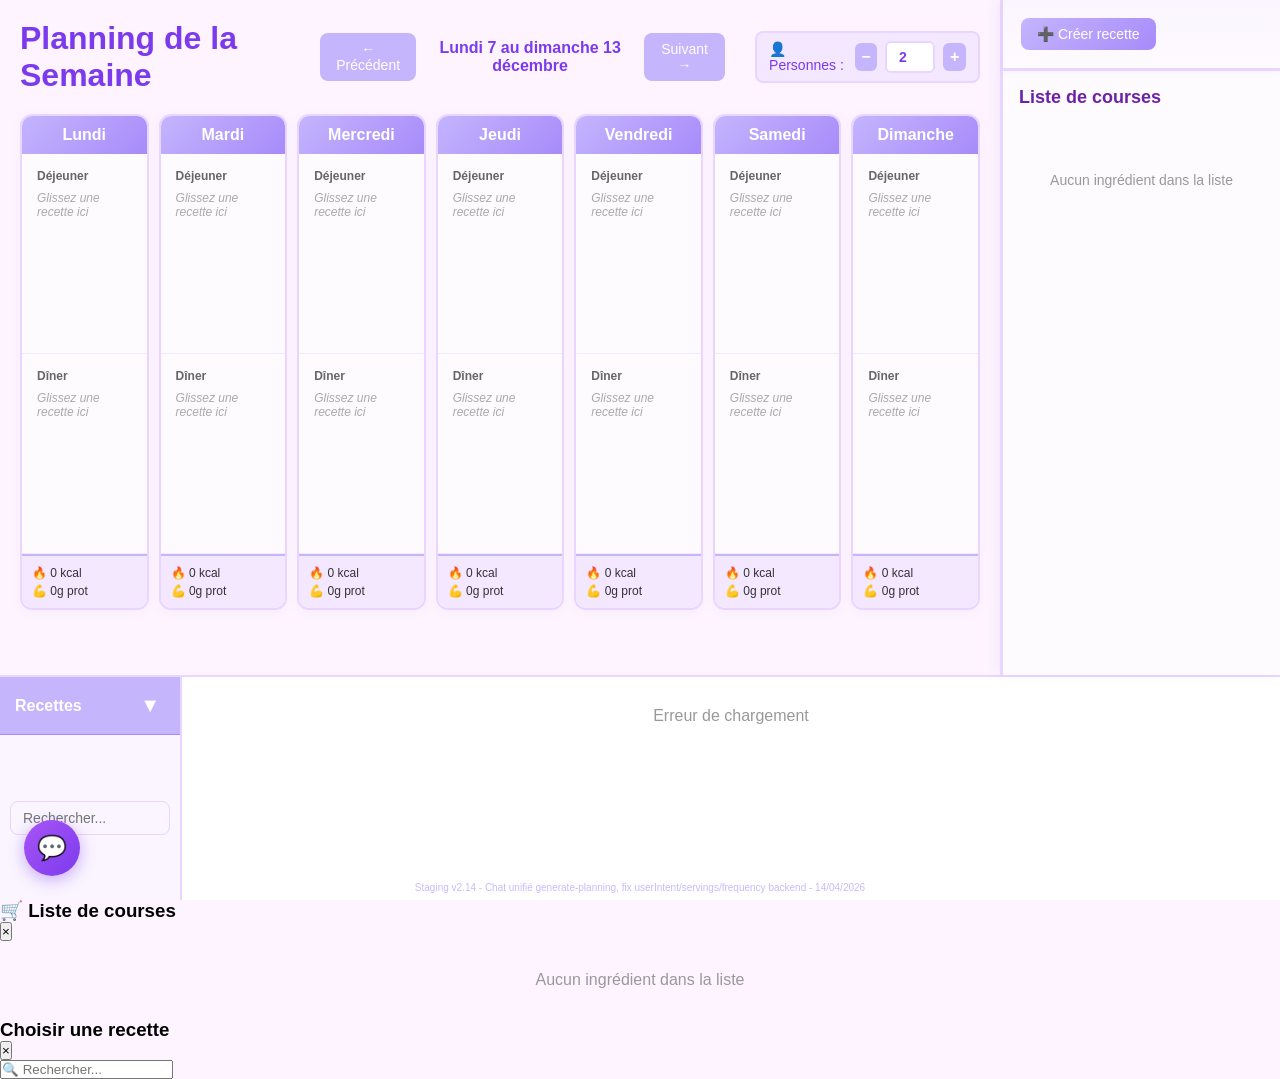
==== index.html @ d9aa2e3b "Feature: Proposal review mode — layout Midi/Soir, popup modifier (manuel+IA), annuler, modify_propos" ====
<!DOCTYPE html>
<html lang="fr">
<head>
    <meta charset="UTF-8">
    <meta name="viewport" content="width=device-width, initial-scale=1.0">
    <title>Planning de Repas</title>
    <meta name="deploy-timestamp" content="2026-01-15-14-30">
    <link rel="stylesheet" href="planning.css">
</head>
<body>
    <!-- Bouton pour rouvrir la sidebar quand elle est cachée -->
    <button class="show-sidebar-btn" id="showSidebar">▲ Recettes</button>

    <div class="container">
        <!-- Sidebar Recettes -->
        <aside class="sidebar" id="sidebar">
            <div class="sidebar-left">
                <div class="sidebar-header">
                    <h2>Recettes</h2>
                    <div class="header-buttons">
                        <button class="toggle-btn" id="toggleSidebar">▼</button>
                    </div>
                </div>
                <div class="search-container">
                    <input
                        type="text"
                        class="search-input"
                        id="searchRecipes"
                        placeholder="Rechercher..."
                    />
                </div>
            </div>
            <div class="recipes-list" id="recipesList">
                <div class="loading">Chargement...</div>
            </div>
        </aside>

        <!-- Planning -->
        <main class="planning">
            <div class="planning-header">
                <h1>Planning de la Semaine</h1>
                <div class="header-controls">
                    <div class="week-navigation">
                        <button class="week-nav-btn" id="prevWeek">← Précédent</button>
                        <span class="week-display" id="weekDisplay">Semaine 46 - 2025</span>
                        <button class="week-nav-btn" id="nextWeek">Suivant →</button>
                    </div>
                    <div class="servings-control">
                        <label for="servingsInput">👤 Personnes :</label>
                        <button class="servings-btn" id="decreaseServings">−</button>
                        <input type="number" id="servingsInput" min="1" max="20" value="2" />
                        <button class="servings-btn" id="increaseServings">+</button>
                    </div>
                </div>
            </div>
            <div class="calendar-grid" id="calendar">
                <!-- Généré dynamiquement -->
            </div>
        </main>

        <!-- Sidebar droite : Liste de courses -->
        <aside class="right-sidebar">
            <div class="shopping-container">
                <div class="shopping-header">
                    <button class="create-recipe-btn" id="createRecipeBtn">➕ Créer recette</button>
                </div>
                <h2 class="shopping-title">Liste de courses</h2>
                <div class="shopping-content" id="shoppingContent">
                    <p class="empty-shopping">Aucun ingrédient dans la liste</p>
                </div>
            </div>
        </aside>
    </div>

    <!-- Popup pour l'historique des listes de courses (gauche) -->
    <div class="history-popup" id="historyPopup">
        <div class="history-popup-content">
            <button class="close-popup" id="closeHistoryPopup">×</button>
            <h2 id="historyPopupTitle">Liste de courses</h2>
            <div id="historyPopupBody"></div>
        </div>
    </div>

    <!-- Popup pour les détails de recette -->
    <div class="recipe-popup" id="recipePopup">
        <div class="popup-content">
            <button class="close-popup" id="closePopup">×</button>
            <h2 id="popupTitle"></h2>
            <div id="popupBody"></div>
        </div>
    </div>

    <!-- Popup Paramètres Liste de Courses -->
    <div class="shopping-settings-popup" id="shoppingSettingsPopup">
        <div class="settings-popup-content">
            <button class="close-popup" id="closeSettingsPopup">×</button>
            <h2>Paramètres de la liste de courses</h2>

            <div class="settings-layout">
                <!-- Colonne gauche : Planning -->
                <div class="settings-planning">
                    <div class="settings-planning-header">
                        <h3>Planning de la semaine</h3>
                        <div class="settings-week-nav">
                            <button class="settings-week-btn" id="settingsPrevWeek">←</button>
                            <span class="settings-week-display" id="settingsWeekDisplay">Semaine 46 - 2025</span>
                            <button class="settings-week-btn" id="settingsNextWeek">→</button>
                        </div>
                    </div>
                    <p class="settings-help">Cliquez sur un repas pour l'inclure ou l'exclure. <strong>Vert</strong> = semaine courante incluse, <strong>Rouge</strong> = exclue, <strong>Jaune</strong> = autre semaine (bordure verte = incluse).</p>
                    <div class="settings-actions">
                        <button class="settings-select-btn" id="settingsSelectAll">Tout inclure</button>
                        <button class="settings-select-btn" id="settingsSelectNone">Tout exclure</button>
                    </div>
                    <div class="settings-calendar" id="settingsCalendar">
                        <!-- Généré dynamiquement -->
                    </div>
                </div>

                <!-- Colonne droite : Liste éditable -->
                <div class="settings-shopping-list">
                    <h3>Liste de courses</h3>
                    <div class="settings-list-content" id="settingsListContent">
                        <p class="empty-shopping">Générez d'abord la liste pour l'éditer.</p>
                    </div>
                </div>
            </div>

            <div class="settings-footer">
                <button class="settings-reset-btn" id="resetSettings">🔄 Réinitialiser</button>
                <button class="settings-apply-btn" id="applySettings">Appliquer et fermer</button>
            </div>
        </div>
    </div>

    <!-- Popup Création de recette -->
    <div class="create-recipe-popup" id="createRecipePopup">
        <div class="create-recipe-popup-content">
            <button class="close-popup" id="closeCreateRecipePopup">×</button>
            <h2>Créer une nouvelle recette</h2>
            <form id="createRecipeForm" class="create-recipe-form">
                <div class="form-group">
                    <label for="recipeTitle">Titre</label>
                    <input type="text" id="recipeTitle" name="title" required placeholder="Nom de la recette">
                </div>

                <div class="form-group">
                    <label for="recipeDescription">Description</label>
                    <textarea id="recipeDescription" name="description" rows="3" placeholder="Courte description de la recette"></textarea>
                </div>

                <div class="form-group">
                    <label for="recipeIngredients">Ingrédients</label>
                    <textarea id="recipeIngredients" name="ingredients" rows="8" placeholder="Liste des ingrédients (texte libre)"></textarea>
                </div>

                <div class="form-group">
                    <label for="recipeSteps">Recette</label>
                    <textarea id="recipeSteps" name="recipe" rows="8" placeholder="Étapes de préparation"></textarea>
                </div>

                <button type="submit" class="create-recipe-submit-btn">Créer</button>
            </form>

            <!-- Section de chargement -->
            <div id="recipeLoading" class="recipe-loading" style="display: none;">
                <div class="loading-spinner"></div>
                <p>Création de la recette en cours...</p>
                <p class="loading-subtext">n8n traite votre demande, veuillez patienter.</p>
            </div>

            <!-- Section de prévisualisation (cachée par défaut) -->
            <div id="recipePreview" class="recipe-preview" style="display: none;">
                <h3>Aperçu de la recette</h3>
                <div id="recipePreviewContent"></div>
                <div class="recipe-preview-actions">
                    <button class="recipe-modify-btn" id="recipeModifyBtn">Modifier</button>
                    <button class="recipe-accept-btn" id="recipeAcceptBtn">Accepter</button>
                </div>
            </div>
        </div>
    </div>

    <!-- Popup Modification de recette -->
    <div class="modify-recipe-popup" id="modifyRecipePopup">
        <div class="modify-recipe-popup-content">
            <button class="close-popup" id="closeModifyRecipePopup">×</button>
            <h2>Modifier la recette</h2>
            <form id="modifyRecipeForm" class="modify-recipe-form">
                <div class="form-group">
                    <label for="modifyRemark">Remarque</label>
                    <textarea id="modifyRemark" name="remark" rows="3" placeholder="Ajoutez vos remarques ou modifications souhaitées..."></textarea>
                </div>

                <div class="form-group">
                    <label for="modifyTitle">Titre</label>
                    <input type="text" id="modifyTitle" name="title" required placeholder="Nom de la recette">
                </div>

                <div class="form-group">
                    <label for="modifyDescription">Description</label>
                    <textarea id="modifyDescription" name="description" rows="3" placeholder="Courte description de la recette"></textarea>
                </div>

                <div class="form-group">
                    <label for="modifyIngredients">Ingrédients</label>
                    <textarea id="modifyIngredients" name="ingredients" rows="8" required placeholder="Liste des ingrédients"></textarea>
                </div>

                <div class="form-group">
                    <label for="modifySteps">Recette</label>
                    <textarea id="modifySteps" name="recipe" rows="8" required placeholder="Étapes de préparation"></textarea>
                </div>

                <button type="submit" class="modify-recipe-submit-btn">Modifier recette</button>
            </form>

            <!-- Section de chargement -->
            <div id="modifyLoading" class="recipe-loading" style="display: none;">
                <div class="loading-spinner"></div>
                <p>Modification de la recette en cours...</p>
                <p class="loading-subtext">n8n traite votre demande, veuillez patienter.</p>
            </div>
        </div>
    </div>

    <!-- Boutons flottants mobile -->
    <div class="mobile-fabs">
        <button class="mobile-fab mobile-fab-create" id="mobileFabCreate">✏️</button>
        <button class="mobile-fab mobile-fab-shopping" id="mobileFabShopping">🛒</button>
    </div>

    <!-- Popup liste de courses mobile (bottom sheet) -->
    <div class="mobile-shopping-popup" id="mobileShoppingPopup">
        <div class="mobile-shopping-sheet">
            <div class="mobile-shopping-handle"></div>
            <div class="mobile-shopping-header">
                <h3>🛒 Liste de courses</h3>
                <button class="recipe-picker-close" id="closeMobileShoppingPopup">×</button>
            </div>
            <div class="mobile-shopping-body" id="mobileShoppingBody">
                <p style="text-align:center;color:#999;padding:30px 0;">Aucun ingrédient dans la liste</p>
            </div>
        </div>
    </div>

    <!-- Popup sélection recette mobile (bottom sheet) -->
    <div class="recipe-picker-popup" id="recipePickerPopup">
        <div class="recipe-picker-sheet">
            <div class="recipe-picker-handle"></div>
            <div class="recipe-picker-header">
                <h3>Choisir une recette</h3>
                <button class="recipe-picker-close" id="closeRecipePickerPopup">×</button>
            </div>
            <div class="recipe-picker-list" id="recipePickerList"></div>
            <input type="text" class="recipe-picker-search" id="recipePickerSearch" placeholder="🔍 Rechercher..." inputmode="search">
        </div>
    </div>

    <!-- Popup Ajout Rapide (Phase 3) -->
    <div class="quick-add-popup" id="quickAddPopup">
        <div class="quick-add-popup-content">
            <div class="quick-add-header">
                <h2>⚡ Ajouter rapidement</h2>
                <button class="close-popup" id="closeQuickAddPopup">×</button>
            </div>
            <div id="quickAddBody"></div>
        </div>
    </div>

    <!-- Chat IA -->
    <div class="chat-popup" id="chatPopup">
        <div class="chat-panel">
            <div class="chat-header">
                <div class="chat-header-left">
                    <button class="chat-new-btn" id="chatNewBtn" title="Nouvelle conversation">↺</button>
                    <span class="chat-avatar">🤖</span>
                    <div>
                        <div class="chat-title">Assistant repas</div>
                        <div class="chat-subtitle">Planning intelligent de ta semaine</div>
                    </div>
                </div>
                <div class="chat-header-actions">
                    <button class="close-popup" id="closeChatPopup">×</button>
                </div>
            </div>
            <div class="chat-messages" id="chatMessages">
                <!-- Message de bienvenue injecté par JS (resetChat) -->
            </div>
            <!-- Barre recettes imposées (toggle) -->
            <div class="chat-context-bar" id="chatContextBar" style="display:none;">
                <div class="chat-context-label">📌 Recettes à inclure cette semaine</div>
                <div class="chat-recipe-selector">
                    <input type="text" id="chatRecipeSearch" placeholder="Chercher une recette..." autocomplete="off" style="font-size:16px;">
                    <div class="chat-recipe-dropdown" id="chatRecipeDropdown"></div>
                </div>
                <div class="chat-forced-chips" id="chatForcedChips"></div>
            </div>
            <div class="chat-input-area">
                <button class="chat-pin-btn" id="chatPinBtn" title="Recettes imposées">📌</button>
                <textarea class="chat-input" id="chatInput" placeholder="Décris tes envies ou donne ton avis..." rows="1" style="font-size:16px;"></textarea>
                <button class="chat-send-btn" id="chatSendBtn">➤</button>
            </div>
        </div>
    </div>
    <button class="chat-fab" id="chatFab" title="Assistant IA">💬</button>

    <!-- Popup Modifier Planning Proposé -->
    <div class="mod-proposal-overlay" id="modProposalOverlay" style="display:none">
        <div class="mod-proposal-popup">
            <div class="mod-proposal-header">
                <h3>✏️ Modifier le planning proposé</h3>
                <button class="mod-proposal-close" id="closeModProposalBtn">×</button>
            </div>
            <div class="mod-proposal-tabs">
                <button class="mod-tab-btn active" data-tab="manual">📋 Manuel</button>
                <button class="mod-tab-btn" data-tab="ai">🤖 Chat IA</button>
            </div>
            <div class="mod-proposal-content" id="modProposalContent"></div>
            <div class="mod-proposal-footer">
                <button class="proposal-act-btn accept" id="applyModProposalBtn">✅ Appliquer les changements</button>
            </div>
        </div>
    </div>

    <!-- Popup Ingrédients des Recettes -->
    <div class="quick-add-popup" id="recipeIngredientsPopup">
        <div class="quick-add-popup-content">
            <div class="quick-add-header">
                <h2>📖 Ingrédients des recettes</h2>
                <button class="close-popup" id="closeRecipeIngredientsPopup">×</button>
            </div>
            <div style="padding: 10px 18px 0;">
                <input type="text" id="recipeIngredientsSearch" placeholder="Rechercher un ingrédient..." class="recipe-ing-search">
            </div>
            <div id="recipeIngredientsList" style="padding: 10px 18px 20px; max-height: 60vh; overflow-y: auto;"></div>
        </div>
    </div>

    <!-- Notification popup -->
    <div class="notification-popup" id="notificationPopup">
        <div class="notification-content">
            <span class="notification-icon">✓</span>
            <span class="notification-message" id="notificationMessage">Recette enregistrée !</span>
        </div>
    </div>

    <!-- Version -->
    <div class="version-info">Staging v2.14 - Chat unifié generate-planning, fix userIntent/servings/frequency backend - 14/04/2026</div>

    <script src="config.js"></script>
    <script src="planning.js"></script>
    <script>
    // ===== MOBILE LOGIC =====
    const isMobile = () => window.innerWidth <= 768;

    // --- FAB Créer recette ---
    document.getElementById('mobileFabCreate').addEventListener('click', () => {
        document.getElementById('createRecipePopup').classList.add('active');
    });

    // --- FAB Liste de courses ---
    document.getElementById('mobileFabShopping').addEventListener('click', () => {
        // Copier le contenu de shoppingContent dans la popup mobile
        const src = document.getElementById('shoppingContent').innerHTML;
        document.getElementById('mobileShoppingBody').innerHTML = src || '<p style="text-align:center;color:#999;padding:30px 0;">Aucun ingrédient dans la liste</p>';
        document.getElementById('mobileShoppingPopup').classList.add('active');
    });

    document.getElementById('closeMobileShoppingPopup').addEventListener('click', () => {
        document.getElementById('mobileShoppingPopup').classList.remove('active');
    });

    document.getElementById('mobileShoppingPopup').addEventListener('click', (e) => {
        if (e.target === document.getElementById('mobileShoppingPopup'))
            document.getElementById('mobileShoppingPopup').classList.remove('active');
    });

    // --- Picker recettes ---
    let _pickerSlot = null;

    function openRecipePicker(slot) {
        _pickerSlot = slot;
        renderRecipePicker('');
        document.getElementById('recipePickerSearch').value = '';
        document.getElementById('recipePickerPopup').classList.add('active');
    }

    function renderRecipePicker(query) {
        const list = document.getElementById('recipePickerList');
        const filtered = (typeof recipes !== 'undefined' ? recipes : []).filter(r =>
            r.name.toLowerCase().includes(query.toLowerCase())
        );
        list.innerHTML = filtered.map(r => `
            <div class="recipe-picker-item" data-id="${r.id}" data-name="${r.name}">
                <div class="recipe-picker-item-name">${r.name}</div>
                <div class="recipe-picker-item-tags">${(r.tags || []).join(', ')}</div>
            </div>
        `).join('');

        list.querySelectorAll('.recipe-picker-item').forEach(el => {
            el.addEventListener('click', () => {
                const recipeId = el.dataset.id;
                const recipeName = el.dataset.name;
                document.getElementById('recipePickerPopup').classList.remove('active');
                if (_pickerSlot) simulateDrop(_pickerSlot, recipeId, recipeName);
            });
        });
    }

    document.getElementById('recipePickerSearch').addEventListener('input', (e) => {
        renderRecipePicker(e.target.value);
    });

    document.getElementById('closeRecipePickerPopup').addEventListener('click', () => {
        document.getElementById('recipePickerPopup').classList.remove('active');
    });

    // Simuler un drop depuis le picker
    async function simulateDrop(slot, recipeId, recipeName) {
        const day = slot.dataset.day;
        const meal = slot.dataset.meal;
        const mealContent = slot.querySelector('.meal-content');

        mealContent.innerHTML = `<div class="planned-recipe"><span class="recipe-name-text">${recipeName}</span></div>`;

        try {
            const date = getDateForDay(day);
            const response = await fetch(`${API_URL}/api/planning`, {
                method: 'POST',
                headers: { 'Content-Type': 'application/json' },
                body: JSON.stringify({
                    day, date, meal: meal,
                    recipeId, week: currentWeek, year: currentYear,
                    servings: defaultServings
                })
            });
            const data = await response.json();
            if (data.success && data.record) {
                const recordId = data.record.id;
                mealContent.innerHTML = `
                    <div class="planned-recipe" data-record-id="${recordId}" data-recipe-id="${recipeId}">
                        <span class="recipe-name-text">${recipeName} <span class="servings-indicator">👤 × ${defaultServings}</span></span>
                        <button class="delete-recipe-btn" data-record-id="${recordId}">×</button>
                    </div>`;
                const deleteBtn = mealContent.querySelector('.delete-recipe-btn');
                deleteBtn.addEventListener('click', (e) => {
                    e.stopPropagation();
                    deleteRecipeFromPlanning(recordId, slot);
                });
                const plannedDiv = mealContent.querySelector('.planned-recipe');
                plannedDiv.addEventListener('click', () => {
                    const recipe = (window.recipes || []).find(r => r.id === recipeId);
                    if (recipe) showRecipePopup(recipe, { id: recordId, servings: defaultServings });
                });
                // Ajouter les ingrédients à la liste de courses
                const recipeObj = (typeof recipes !== 'undefined' ? recipes : []).find(r => r.id === recipeId);
                if (recipeObj && typeof addIngredientsToShoppingList === 'function') {
                    await addIngredientsToShoppingList(recipeObj, defaultServings);
                }
            }
        } catch(err) {
            console.error('Erreur ajout recette mobile:', err);
        }
    }

    // --- Tap sur slot vide → ouvrir picker (mobile uniquement) ---
    document.getElementById('calendar').addEventListener('click', (e) => {
        if (!isMobile()) return;
        const slot = e.target.closest('.meal-slot');
        if (!slot) return;
        // Si le slot contient déjà une recette, laisser le click normal gérer
        if (slot.querySelector('.planned-recipe')) return;
        openRecipePicker(slot);
    });
    </script>
</body>
</html>
---- planning.css ----
/* Planning de Repas - v3.11.5-beta */
* {
    margin: 0;
    padding: 0;
    box-sizing: border-box;
}

body {
    font-family: 'Segoe UI', Tahoma, Geneva, Verdana, sans-serif;
    background: #fdf4ff;
    overflow: hidden;
}

.container {
    display: grid;
    grid-template-rows: 1fr auto;
    grid-template-columns: 1fr auto;
    height: 100vh;
    grid-template-areas:
        "planning shopping"
        "recipes recipes";
}

/* ===== SIDEBAR RECETTES (EN BAS - 25% de l'écran) ===== */
.sidebar {
    grid-area: recipes;
    height: 25vh; /* Version_1: 25% de la hauteur */
    min-height: 25vh;
    background: #ffffff;
    border-top: 2px solid #e9d5ff;
    display: flex;
    flex-direction: row;
    transition: height 0.3s, min-height 0.3s;
    overflow: hidden;
}

.sidebar-left {
    display: flex;
    flex-direction: column;
    border-right: 2px solid #e9d5ff;
}

.sidebar.collapsed {
    height: 0;
    min-height: 0;
    border-top: none;
}

.sidebar-header {
    padding: 12px 15px;
    background: #c4b5fd;
    color: white;
    display: flex;
    flex-direction: row;
    justify-content: space-between;
    align-items: center;
    width: 180px;
    border-bottom: 1px solid #a78bfa;
}

.sidebar-header h2 {
    font-size: 16px;
    margin: 0;
}

.header-buttons {
    display: flex;
    gap: 8px;
}

.toggle-btn {
    background: none;
    border: none;
    color: white;
    font-size: 20px;
    cursor: pointer;
    padding: 5px;
    transition: opacity 0.2s;
}

.toggle-btn:hover {
    opacity: 0.7;
}

.search-container {
    padding: 10px;
    display: flex;
    flex-direction: column;
    justify-content: center;
    width: 180px;
    background: #faf5ff;
    flex: 1;
}

.search-input {
    width: 100%;
    padding: 8px 12px;
    border: 1px solid #e9d5ff;
    border-radius: 8px;
    font-size: 14px;
    outline: none;
    transition: border-color 0.2s;
    background: #faf5ff;
}

.search-input:focus {
    border-color: #c4b5fd;
    background: #ffffff;
}

.recipes-list {
    flex: 1;
    overflow-x: auto;
    overflow-y: hidden;
    padding: 10px;
    display: grid;
    grid-template-rows: 1fr 1fr; /* Version_1: 2 lignes au lieu de 3 */
    grid-auto-flow: column;
    gap: 10px;
    align-items: stretch;
}

.recipe-item {
    padding: 12px;
    background: #faf5ff;
    border-radius: 8px;
    cursor: grab;
    border: 2px solid transparent;
    transition: all 0.2s;
    width: 200px; /* Version_1: Taille fixe au lieu de min-width */
    height: 80px; /* Version_1: Hauteur fixe */
    flex-shrink: 0;
    overflow: hidden; /* Version_1: Empêcher le débordement */
}

.recipe-item:hover {
    background: #f3e8ff;
    border-color: #c4b5fd;
}

.recipe-item.dragging {
    opacity: 0.5;
    cursor: grabbing;
}

.recipe-name {
    font-weight: bold;
    margin-bottom: 4px;
    /* Version_1: Limiter à 2 lignes */
    display: -webkit-box;
    -webkit-line-clamp: 2;
    -webkit-box-orient: vertical;
    overflow: hidden;
    text-overflow: ellipsis;
    line-height: 1.3;
    max-height: 2.6em; /* 2 lignes × 1.3 line-height */
}

.recipe-tags {
    font-size: 11px;
    color: #666;
}

.loading {
    text-align: center;
    padding: 20px;
    color: #999;
}

/* ===== PLANNING ===== */
.planning {
    grid-area: planning;
    padding: 20px;
    overflow-y: auto;
    height: 70vh; /* Version_1: 70% de la hauteur */
    max-height: 70vh;
    display: flex; /* Version_1: Flexbox pour répartir l'espace */
    flex-direction: column;
}

.sidebar.collapsed ~ .planning {
    height: 95vh; /* Version_1: Presque tout l'écran quand sidebar cachée */
    max-height: 95vh;
}

.planning-header {
    display: flex;
    justify-content: space-between;
    align-items: center;
    margin-bottom: 20px;
    flex-shrink: 0; /* Version_1: Ne pas rétrécir */
}

.planning h1 {
    margin: 0;
    color: #7c3aed;
}

.week-navigation {
    display: flex;
    align-items: center;
    gap: 15px;
}

.week-nav-btn {
    padding: 8px 16px;
    background: #c4b5fd;
    color: white;
    border: none;
    border-radius: 8px;
    cursor: pointer;
    font-size: 14px;
    transition: all 0.2s;
    font-weight: 500;
}

.week-nav-btn:hover {
    background: #a78bfa;
    transform: translateY(-1px);
}

.week-display {
    font-weight: bold;
    font-size: 16px;
    color: #7c3aed;
    min-width: 150px;
    text-align: center;
}

/* ===== SERVINGS CONTROL (v3.5) ===== */
.header-controls {
    display: flex;
    align-items: center;
    gap: 30px;
}

.servings-control {
    display: flex;
    align-items: center;
    gap: 8px;
    background: #f3e8ff;
    padding: 8px 12px;
    border-radius: 8px;
    border: 2px solid #e9d5ff;
}

.servings-control label {
    font-size: 14px;
    font-weight: 500;
    color: #7c3aed;
    margin: 0;
}

.servings-btn {
    width: 28px;
    height: 28px;
    background: #c4b5fd;
    color: white;
    border: none;
    border-radius: 6px;
    cursor: pointer;
    font-size: 16px;
    font-weight: bold;
    transition: all 0.2s;
    display: flex;
    align-items: center;
    justify-content: center;
}

.servings-btn:hover {
    background: #a78bfa;
    transform: scale(1.05);
}

.servings-btn:active {
    transform: scale(0.95);
}

#servingsInput {
    width: 50px;
    text-align: center;
    padding: 6px;
    border: 2px solid #e9d5ff;
    border-radius: 6px;
    font-size: 14px;
    font-weight: bold;
    background: white;
    color: #7c3aed;
}

#servingsInput:focus {
    outline: none;
    border-color: #c4b5fd;
}

.servings-indicator {
    font-size: 11px;
    opacity: 0.8;
    font-weight: normal;
    margin-left: 4px;
}

.calendar-grid {
    display: grid;
    grid-template-columns: repeat(7, 1fr);
    gap: 10px;
    flex: 1; /* Version_1: Prendre tout l'espace restant */
    min-height: 0; /* Version_1: Permettre au grid de rétrécir si nécessaire */
}

.day-column {
    background: white;
    border-radius: 12px;
    overflow: hidden;
    border: 2px solid #e9d5ff;
    box-shadow: 0 2px 8px rgba(196, 181, 253, 0.1);
    display: flex; /* Version_1: Flexbox pour étirer le contenu */
    flex-direction: column;
    height: 100%; /* Version_1: Prendre toute la hauteur disponible */
}

.day-header {
    background: linear-gradient(135deg, #c4b5fd 0%, #a78bfa 100%);
    color: white;
    padding: 10px;
    text-align: center;
    font-weight: bold;
    flex-shrink: 0; /* Version_1: Ne pas rétrécir, garder sa taille */
}

.meal-slot {
    padding: 15px;
    flex: 1; /* Version_1: S'étirer pour remplir l'espace disponible */
    min-height: 80px; /* Version_1: Hauteur minimum pour éviter trop petit */
    border-bottom: 1px solid #f3e8ff;
    background: #fefbff;
    position: relative;
    overflow: hidden; /* Version_1: Couper le texte qui dépasse */
}

.meal-slot:last-child {
    border-bottom: none;
}

.meal-slot.drag-over {
    background: #f3e8ff;
    border: 2px dashed #c4b5fd;
}

.meal-label {
    font-size: 12px;
    color: #666;
    font-weight: bold;
    margin-bottom: 8px;
}

.meal-content {
    min-height: 50px;
}

.planned-recipe {
    background: linear-gradient(135deg, #c4b5fd 0%, #a78bfa 100%);
    color: white;
    padding: 8px 12px;
    border-radius: 8px;
    font-size: 13px;
    cursor: pointer;
    display: flex;
    justify-content: space-between;
    align-items: center;
    gap: 8px;
    box-shadow: 0 2px 4px rgba(124, 58, 237, 0.15);
}

.recipe-name-text {
    flex: 1;
}

.delete-recipe-btn {
    background: rgba(255, 255, 255, 0.2);
    border: none;
    color: white;
    font-size: 18px;
    width: 24px;
    height: 24px;
    border-radius: 50%;
    cursor: pointer;
    display: flex;
    align-items: center;
    justify-content: center;
    flex-shrink: 0;
    transition: background 0.2s;
    line-height: 1;
    padding: 0;
}

.delete-recipe-btn:hover {
    background: rgba(255, 255, 255, 0.4);
}

.empty-slot {
    color: #aaa;
    font-size: 12px;
    font-style: italic;
}

/* ===== RÉSUMÉ NUTRITIONNEL DU JOUR ===== */
.day-summary {
    padding: 10px;
    background: #f3e8ff;
    border-top: 2px solid #c4b5fd;
    cursor: pointer;
    transition: background 0.2s;
}

.day-summary:hover {
    background: #e9d5ff;
}

.summary-content {
    display: flex;
    flex-direction: column;
    gap: 4px;
}

.summary-line {
    font-size: 12px;
    color: #333;
    font-weight: 500;
}

/* ===== RIGHT SIDEBAR (Bot & Shopping) ===== */
.right-sidebar {
    grid-area: shopping;
    width: 280px; /* Version_1: Un peu plus large */
    background: linear-gradient(to bottom, #fefbff 0%, #ffffff 100%); /* Version_1: Dégradé subtil */
    border-left: 3px solid #e9d5ff;
    display: flex;
    flex-direction: column;
    max-height: 80vh; /* Fixed height: 1 - 1/5 sidebar = 80% */
    box-shadow: -4px 0 12px rgba(124, 58, 237, 0.05); /* Version_1: Shadow subtile */
}

.sidebar.collapsed ~ .right-sidebar {
    max-height: 100vh; /* Full height when sidebar is collapsed */
}

.tabs-header {
    display: flex;
    background: #faf5ff;
    border-bottom: 2px solid #e9d5ff;
}

.tab-btn {
    flex: 1;
    padding: 12px;
    background: transparent;
    border: none;
    cursor: pointer;
    font-size: 14px;
    font-weight: 500;
    color: #9ca3af;
    transition: all 0.2s;
}

.tab-btn:hover {
    background: #f3e8ff;
    color: #7c3aed;
}

.tab-btn.active {
    background: white;
    color: #7c3aed;
    border-bottom: 3px solid #c4b5fd;
}

.tab-content {
    display: none;
    flex: 1;
    overflow: hidden;
}

.tab-content.active {
    display: flex;
    flex-direction: column;
}

/* ===== BOT TAB ===== */
.chat-container {
    display: flex;
    flex-direction: column;
    height: 100%;
    flex: 1;
}

.chat-messages {
    flex: 1;
    overflow-y: auto;
    padding: 15px;
    background: #fefbff;
}

.message {
    margin-bottom: 12px;
}

.message-content {
    padding: 10px 12px;
    border-radius: 12px;
    display: inline-block;
    max-width: 90%;
}

.bot-message .message-content {
    background: #f3e8ff;
    color: #4a4a4a;
}

.user-message .message-content {
    background: linear-gradient(135deg, #c4b5fd 0%, #a78bfa 100%);
    color: white;
    float: right;
}

.user-message {
    text-align: right;
    clear: both;
}

.chat-input-container {
    padding: 15px;
    border-top: 1px solid #e9d5ff;
    background: #fefbff;
}

.chat-input-form {
    display: flex;
    gap: 8px;
}

.chat-input {
    flex: 1;
    padding: 10px 12px;
    border: 2px solid #e9d5ff;
    border-radius: 8px;
    font-size: 14px;
    background: #faf5ff;
    transition: all 0.2s;
}

.chat-input:focus {
    outline: none;
    border-color: #c4b5fd;
    background: white;
}

.send-button {
    padding: 10px 15px;
    background: linear-gradient(135deg, #c4b5fd 0%, #a78bfa 100%);
    color: white;
    border: none;
    border-radius: 8px;
    cursor: pointer;
    font-size: 16px;
    transition: all 0.2s;
}

.send-button:hover {
    transform: translateY(-1px);
    box-shadow: 0 4px 8px rgba(124, 58, 237, 0.3);
}

/* ===== SHOPPING LIST TAB ===== */
.shopping-container {
    display: flex;
    flex-direction: column;
    height: 100%;
    flex: 1;
}

.shopping-header {
    padding: 18px;
    border-bottom: 3px solid #e9d5ff;
    display: flex;
    gap: 10px;
    background: linear-gradient(to bottom, #faf5ff 0%, #fefbff 100%); /* Version_1: Dégradé */
    box-shadow: 0 2px 8px rgba(124, 58, 237, 0.05);
}

.generate-list-btn, .export-list-btn, .settings-btn, .clear-list-btn {
    padding: 10px;
    background: #c4b5fd;
    color: white;
    border: none;
    border-radius: 8px;
    cursor: pointer;
    font-size: 14px;
    font-weight: 500;
    transition: all 0.2s;
}

.generate-list-btn {
    flex: 1;
    background: linear-gradient(135deg, #c4b5fd 0%, #a78bfa 100%);
}

.settings-btn, .clear-list-btn {
    font-size: 18px;
    padding: 10px 15px;
    background: #ddd6fe;
    color: #7c3aed;
}

.clear-list-btn {
    background: #fecaca;
    color: #dc2626;
}

.export-list-btn {
    flex: 1;
    background: linear-gradient(135deg, #bbf7d0 0%, #86efac 100%);
    color: #166534;
}

.save-status {
    display: inline-block;
    padding: 10px 15px;
    font-size: 13px;
    font-weight: 500;
    border-radius: 8px;
    transition: all 0.3s;
}

.save-status.saving {
    color: #7c3aed;
    background: #f3e8ff;
}

.save-status.saved {
    color: #059669;
    background: #d1fae5;
}

.save-status.error {
    color: #dc2626;
    background: #fee2e2;
}

.generate-list-btn:hover {
    transform: translateY(-1px);
    box-shadow: 0 4px 8px rgba(124, 58, 237, 0.3);
}

.settings-btn:hover {
    background: #c4b5fd;
    color: white;
}

.clear-list-btn:hover {
    background: #fca5a5;
}

.export-list-btn:hover {
    transform: translateY(-1px);
    box-shadow: 0 4px 8px rgba(34, 197, 94, 0.3);
}

.shopping-content {
    flex: 1;
    overflow-y: auto;
    padding: 12px; /* Version_1: Compact */
    background: #fefbff; /* Version_1: Background subtil */
}

.empty-shopping {
    text-align: center;
    color: #999;
    padding: 40px 20px;
    font-size: 14px;
}

.shopping-list {
    padding: 10px 0;
}

.shopping-list h3 {
    font-size: 14px; /* Version_1: Très compact */
    color: white; /* Version_1: Texte blanc */
    background: linear-gradient(135deg, #c4b5fd 0%, #a78bfa 100%); /* Version_1: Dégradé */
    margin-bottom: 8px; /* Version_1: Très réduit */
    padding: 8px; /* Version_1: Très réduit */
    border-radius: 8px;
    font-weight: 700;
    text-align: center;
    box-shadow: 0 4px 12px rgba(124, 58, 237, 0.2);
}

.shopping-category {
    margin-bottom: 10px; /* Version_1: Très réduit */
}

.shopping-category h4 {
    font-size: 12px; /* Version_1: Très compact - titres catégories */
    color: #7c3aed;
    background: linear-gradient(to right, #f3e8ff 0%, #faf5ff 100%); /* Version_1: Dégradé horizontal */
    padding: 5px 8px; /* Version_1: Très réduit */
    border-radius: 6px;
    margin-bottom: 5px; /* Version_1: Très réduit */
    font-weight: 700;
    border: 1px solid #e9d5ff; /* Version_1: Border plus fine */
    box-shadow: 0 1px 3px rgba(124, 58, 237, 0.08);
}

.shopping-category ul {
    list-style: none;
    padding-left: 0;
}

.shopping-category li {
    padding: 8px 12px; /* Version_1: Compact */
    margin-bottom: 5px; /* Version_1: Compact */
    background: white; /* Version_1: Background blanc */
    border-left: 4px solid #c4b5fd; /* Version_1: Border plus épaisse */
    font-size: 14px; /* Version_1: Compact */
    font-family: -apple-system, BlinkMacSystemFont, "Segoe UI", Roboto, "Helvetica Neue", Arial, sans-serif; /* Version_1: Police système moderne */
    color: #333;
    border-radius: 6px;
    transition: all 0.2s;
    box-shadow: 0 2px 4px rgba(124, 58, 237, 0.05);
    line-height: 1.4; /* Version_1: Compact */
}

.shopping-category li strong {
    color: #7c3aed; /* Version_1: Quantité en violet */
    font-weight: 600;
    font-size: 14px; /* Version_1: Compact */
    margin-right: 4px; /* Version_1: Petit espace après la quantité */
}

.shopping-category li:hover {
    background: #faf5ff; /* Version_1: Hover effect */
    border-left-color: #a78bfa;
    transform: translateX(3px);
    box-shadow: 0 3px 8px rgba(124, 58, 237, 0.12);
}

.shopping-category li:hover {
    background: #f3e8ff;
    transform: translateX(2px);
}

/* ===== SHOPPING LIST HEADER + COPY BTN ===== */
.shopping-list-header {
    display: flex;
    align-items: center;
    justify-content: space-between;
    background: linear-gradient(135deg, #c4b5fd 0%, #a78bfa 100%);
    border-radius: 8px;
    padding: 8px 10px;
    margin-bottom: 8px;
    box-shadow: 0 4px 12px rgba(124, 58, 237, 0.2);
}

.shopping-list-header h3 {
    font-size: 14px;
    color: white;
    font-weight: 700;
    margin: 0;
}

.shopping-copy-btn {
    background: rgba(255, 255, 255, 0.25);
    border: 1px solid rgba(255, 255, 255, 0.5);
    border-radius: 6px;
    padding: 4px 8px;
    font-size: 15px;
    cursor: pointer;
    transition: background 0.2s;
    line-height: 1;
}

.shopping-copy-btn:hover {
    background: rgba(255, 255, 255, 0.4);
}

/* ===== SHOPPING ITEM (Phase 2: +/- qty + move) ===== */
.shopping-item {
    display: flex;
    align-items: center;
    gap: 8px;
    padding: 6px 8px;
    margin-bottom: 5px;
    background: white;
    border-left: 4px solid #c4b5fd;
    border-radius: 6px;
    box-shadow: 0 2px 4px rgba(124, 58, 237, 0.05);
    transition: all 0.2s;
}

.shopping-item:hover {
    background: #faf5ff;
    border-left-color: #a78bfa;
}

.item-qty-controls {
    display: flex;
    align-items: center;
    gap: 4px;
    flex-shrink: 0;
}

.qty-btn {
    width: 22px;
    height: 22px;
    border: 1px solid #e9d5ff;
    border-radius: 4px;
    background: #f3e8ff;
    color: #7c3aed;
    font-size: 14px;
    font-weight: 700;
    cursor: pointer;
    display: flex;
    align-items: center;
    justify-content: center;
    line-height: 1;
    padding: 0;
    transition: background 0.15s;
}

.qty-btn:hover {
    background: #e9d5ff;
}

.qty-value {
    font-size: 13px;
    font-weight: 600;
    color: #7c3aed;
    min-width: 45px;
    text-align: center;
}

.item-name {
    flex: 1;
    font-size: 13px;
    color: #333;
}

/* ===== SHOPPING À VÉRIFIER / EN STOCK SECTION ===== */
.shopping-a-verifier {
    margin-top: 12px;
    border-radius: 8px;
    border: 2px dashed #f59e0b;
    background: #fffbeb;
    padding: 10px;
}

.a-verifier-header {
    font-size: 12px;
    font-weight: 700;
    color: #b45309;
    margin-bottom: 8px;
    letter-spacing: 0.3px;
}

.shopping-a-verifier ul {
    list-style: none;
    padding: 0;
}

.shopping-stock-item {
    display: flex;
    align-items: center;
    gap: 8px;
    padding: 6px 10px;
    margin-bottom: 4px;
    background: white;
    border-left: 3px solid #f59e0b;
    font-size: 13px;
    color: #78716c;
    border-radius: 5px;
    line-height: 1.4;
}

.item-from-stock-btn {
    flex-shrink: 0;
    background: none;
    border: 1px solid #f59e0b;
    border-radius: 4px;
    color: #b45309;
    font-size: 13px;
    cursor: pointer;
    padding: 2px 6px;
    transition: background 0.15s;
}

.item-from-stock-btn:hover {
    background: #fef3c7;
}

.stock-qty {
    font-weight: 600;
    color: #b45309;
    flex-shrink: 0;
}

/* ===== SHOPPING HISTORY ===== */
.shopping-history {
    padding: 15px;
    border-top: 2px solid #e9d5ff;
    background: #fefbff;
}

.shopping-history h3 {
    font-size: 14px;
    color: #7c3aed;
    margin-bottom: 10px;
    font-weight: 600;
}

.history-items {
    display: flex;
    flex-direction: column;
    gap: 8px;
}

.history-item {
    padding: 10px 12px;
    background: white;
    border-radius: 8px;
    border-left: 3px solid #c4b5fd;
    cursor: pointer;
    transition: all 0.2s;
    box-shadow: 0 1px 3px rgba(196, 181, 253, 0.15);
}

.history-item:hover {
    background: #f3e8ff;
    transform: translateX(3px);
    box-shadow: 0 2px 6px rgba(196, 181, 253, 0.25);
}

.history-item-title {
    font-size: 13px;
    font-weight: bold;
    color: #333;
    margin-bottom: 4px;
}

.history-item-info {
    font-size: 11px;
    color: #666;
}

/* ===== HISTORY POPUP (LEFT SIDE) ===== */
.history-popup {
    display: none;
    position: fixed;
    top: 0;
    left: 0;
    right: 0;
    bottom: 0;
    background: rgba(0, 0, 0, 0.5);
    z-index: 2500;
    align-items: center;
    justify-content: flex-start;
    padding-left: 50px;
}

.history-popup.active {
    display: flex;
}

.history-popup-content {
    background: white;
    padding: 30px;
    border-radius: 16px;
    width: 450px;
    max-height: 85vh;
    overflow-y: auto;
    position: relative;
    box-shadow: 0 10px 40px rgba(124, 58, 237, 0.2);
    border: 2px solid #e9d5ff;
}

.history-popup-content h2 {
    margin-bottom: 20px;
    color: #7c3aed;
    font-size: 18px;
}

.history-popup-content .close-popup {
    position: absolute;
    top: 10px;
    right: 15px;
    background: none;
    border: none;
    font-size: 30px;
    cursor: pointer;
    color: #999;
}

.history-popup-content .close-popup:hover {
    color: #333;
}

/* ===== POPUP ===== */
.recipe-popup {
    display: none;
    position: fixed;
    top: 0;
    left: 0;
    right: 0;
    bottom: 0;
    background: rgba(0, 0, 0, 0.5);
    z-index: 3000;
    align-items: center;
    justify-content: center;
}

.recipe-popup.active {
    display: flex;
}

.popup-content {
    background: linear-gradient(to bottom, #fefbff 0%, #ffffff 100%); /* Version_1: Dégradé subtil */
    padding: 40px;
    border-radius: 20px;
    max-width: 1080px; /* Version_1: Agrandie de 20% (900px -> 1080px) */
    max-height: 85vh;
    overflow-y: auto;
    position: relative;
    box-shadow: 0 20px 60px rgba(124, 58, 237, 0.15);
    border: 3px solid #e9d5ff;
}

.close-popup {
    position: absolute;
    top: 15px;
    right: 15px;
    background: #f3e8ff; /* Version_1: Background pastel */
    border: none;
    font-size: 24px;
    cursor: pointer;
    color: #7c3aed;
    width: 40px;
    height: 40px;
    border-radius: 50%;
    display: flex;
    align-items: center;
    justify-content: center;
    transition: all 0.2s;
}

.close-popup:hover {
    background: #e9d5ff;
    transform: scale(1.1);
}

#popupTitle {
    margin-bottom: 30px;
    color: white;
    background: linear-gradient(135deg, #c4b5fd 0%, #a78bfa 100%); /* Version_1: Dégradé comme les headers */
    padding: 20px;
    border-radius: 12px;
    font-size: 28px;
    text-align: center;
    box-shadow: 0 4px 12px rgba(124, 58, 237, 0.2);
}

#popupBody {
    line-height: 1.8;
    color: #333;
}

.popup-section {
    margin-bottom: 25px;
    background: #faf5ff; /* Version_1: Background pastel subtil */
    padding: 20px;
    border-radius: 12px;
    border: 2px solid #f3e8ff;
}

.popup-section strong {
    display: block;
    margin-bottom: 12px;
    color: #7c3aed;
    font-size: 18px;
    font-weight: 700;
}

/* ===== POPUP 2 COLONNES (v3.6) ===== */
.popup-two-columns {
    display: grid;
    grid-template-columns: 1fr 1fr;
    gap: 40px;
    margin-top: 20px;
}

.popup-left-column,
.popup-right-column {
    min-width: 0; /* Prevent overflow */
}

.popup-left-column {
    /* Version_1: Style pour la colonne gauche */
}

.popup-right-column {
    border-left: 3px solid #e9d5ff;
    padding-left: 30px;
}

.recipe-steps {
    list-style: none;
    counter-reset: step-counter;
    padding-left: 0;
}

.recipe-steps li {
    margin-bottom: 20px;
    padding: 15px;
    padding-left: 50px; /* Version_1: Espace pour le numéro */
    line-height: 1.8;
    background: white; /* Version_1: Background blanc */
    border-radius: 8px;
    border: 2px solid #f3e8ff;
    position: relative;
    box-shadow: 0 2px 4px rgba(124, 58, 237, 0.05);
}

.recipe-steps li strong {
    position: absolute; /* Version_1: Numéro positionné en absolu */
    left: 15px;
    top: 15px;
    background: linear-gradient(135deg, #c4b5fd 0%, #a78bfa 100%);
    color: white;
    width: 28px;
    height: 28px;
    border-radius: 50%;
    display: flex;
    align-items: center;
    justify-content: center;
    font-size: 14px;
    font-weight: 700;
}

/* Popup Servings Control */
.popup-servings-control {
    margin-bottom: 25px;
    padding: 20px;
    background: #f3e8ff;
    border-radius: 12px;
    border: 2px solid #e9d5ff;
}

.popup-servings-control label {
    display: block;
    font-weight: 600;
    color: #7c3aed;
    margin-bottom: 10px;
    font-size: 14px;
}

.servings-control-inline {
    display: flex;
    align-items: center;
    gap: 10px;
    justify-content: center;
}

.popup-servings-btn {
    width: 36px;
    height: 36px;
    background: #c4b5fd;
    color: white;
    border: none;
    border-radius: 8px;
    cursor: pointer;
    font-size: 18px;
    font-weight: bold;
    transition: all 0.2s;
    display: flex;
    align-items: center;
    justify-content: center;
}

.popup-servings-btn:hover {
    background: #a78bfa;
    transform: scale(1.08);
}

#popupServingsInput {
    width: 60px;
    text-align: center;
    padding: 8px;
    border: 2px solid #e9d5ff;
    border-radius: 8px;
    font-size: 16px;
    font-weight: bold;
    background: white;
    color: #7c3aed;
}

/* ===== BOUTON POUR MONTRER LA SIDEBAR (EN BAS) ===== */
.show-sidebar-btn {
    position: fixed;
    bottom: 10px;
    left: 50%;
    transform: translateX(-50%);
    background: linear-gradient(135deg, #c4b5fd 0%, #a78bfa 100%);
    color: white;
    border: none;
    padding: 10px 20px;
    border-radius: 8px 8px 0 0;
    cursor: pointer;
    z-index: 100;
    display: none;
    font-size: 14px;
    box-shadow: 0 -4px 12px rgba(124, 58, 237, 0.3);
    transition: all 0.2s;
}

.show-sidebar-btn:hover {
    transform: translateX(-50%) translateY(-2px);
    box-shadow: 0 -6px 16px rgba(124, 58, 237, 0.4);
}

.show-sidebar-btn.visible {
    display: block;
}

/* ===== POPUP PARAMÈTRES LISTE DE COURSES ===== */
.shopping-settings-popup {
    display: none;
    position: fixed;
    top: 0;
    left: 0;
    right: 0;
    bottom: 0;
    background: rgba(0, 0, 0, 0.5);
    z-index: 2000;
    align-items: center;
    justify-content: center;
}

.shopping-settings-popup.active {
    display: flex;
}

.settings-popup-content {
    background: white;
    padding: 20px;
    border-radius: 16px;
    width: 90vw;
    max-width: 1200px;
    max-height: 85vh;
    overflow: hidden;
    position: relative;
    display: flex;
    flex-direction: column;
    box-shadow: 0 10px 40px rgba(124, 58, 237, 0.2);
    border: 2px solid #e9d5ff;
}

.settings-popup-content h2 {
    margin: 0 0 20px 0;
    color: #7c3aed;
    font-size: 20px;
}

.settings-layout {
    display: grid;
    grid-template-columns: 1.5fr 1fr;
    gap: 20px;
    flex: 1;
    overflow: hidden;
}

.settings-planning {
    display: flex;
    flex-direction: column;
    overflow: hidden;
}

.settings-planning-header {
    display: flex;
    justify-content: space-between;
    align-items: center;
    margin-bottom: 10px;
}

.settings-planning h3 {
    font-size: 16px;
    color: #333;
    margin: 0;
}

.settings-week-nav {
    display: flex;
    align-items: center;
    gap: 10px;
}

.settings-week-btn {
    padding: 4px 10px;
    background: #c4b5fd;
    color: white;
    border: none;
    border-radius: 6px;
    cursor: pointer;
    font-size: 14px;
    transition: all 0.2s;
}

.settings-week-btn:hover {
    background: #a78bfa;
}

.settings-week-display {
    font-size: 13px;
    font-weight: bold;
    color: #7c3aed;
    min-width: 120px;
    text-align: center;
}

.settings-actions {
    display: flex;
    gap: 8px;
    margin-bottom: 10px;
}

.settings-select-btn {
    flex: 1;
    padding: 6px 10px;
    background: #c4b5fd;
    color: white;
    border: none;
    border-radius: 6px;
    cursor: pointer;
    font-size: 12px;
    transition: all 0.2s;
}

.settings-select-btn:hover {
    background: #a78bfa;
    transform: translateY(-1px);
}

.settings-help {
    font-size: 12px;
    color: #666;
    margin: 0 0 15px 0;
    font-style: italic;
}

.settings-calendar {
    flex: 1;
    overflow-y: auto;
    display: grid;
    grid-template-columns: repeat(7, 1fr);
    gap: 8px;
}

.settings-day-column {
    background: white;
    border-radius: 8px;
    border: 2px solid #e9d5ff;
    overflow: hidden;
}

.settings-day-header {
    background: linear-gradient(135deg, #c4b5fd 0%, #a78bfa 100%);
    color: white;
    padding: 6px;
    text-align: center;
    font-weight: bold;
    font-size: 12px;
}

.settings-meal-slot {
    padding: 8px;
    min-height: 60px;
    border-bottom: 1px solid #eee;
    position: relative;
}

.settings-meal-slot:last-child {
    border-bottom: none;
}

.settings-meal-label {
    font-size: 10px;
    color: #666;
    font-weight: bold;
    margin-bottom: 4px;
}

.settings-meal-item {
    display: flex;
    align-items: center;
    gap: 4px;
}

.settings-meal-box {
    flex: 1;
    padding: 6px;
    border-radius: 4px;
    font-size: 11px;
    cursor: pointer;
    transition: all 0.2s;
    text-align: center;
}

.settings-meal-box.included {
    background: #bbf7d0;
    border: 2px solid #4ade80;
    color: #166534;
}

.settings-meal-box.excluded {
    background: #fecaca;
    border: 2px solid #f87171;
    color: #991b1b;
}

.settings-meal-box.other-week-included {
    background: #fef3c7;
    border: 3px solid #4ade80;
    color: #854d0e;
}

.settings-meal-box.other-week-excluded {
    background: #fef3c7;
    border: 2px solid #fbbf24;
    color: #854d0e;
    opacity: 0.7;
}

.settings-meal-box:hover {
    opacity: 0.8;
}

.settings-info-btn {
    background: #c4b5fd;
    color: white;
    border: none;
    border-radius: 50%;
    width: 20px;
    height: 20px;
    font-size: 11px;
    cursor: pointer;
    display: flex;
    align-items: center;
    justify-content: center;
    flex-shrink: 0;
    transition: all 0.2s;
}

.settings-info-btn:hover {
    background: #a78bfa;
}

/* ===== SHOPPING HEADER BUTTONS ===== */
.shopping-header-btns {
    display: flex;
    align-items: center;
    gap: 6px;
}

.shopping-quick-add-btn {
    background: rgba(255, 255, 255, 0.25);
    border: 1px solid rgba(255, 255, 255, 0.5);
    border-radius: 6px;
    padding: 4px 9px;
    font-size: 12px;
    font-weight: 600;
    color: white;
    cursor: pointer;
    transition: background 0.2s;
    white-space: nowrap;
}

.shopping-quick-add-btn:hover {
    background: rgba(255, 255, 255, 0.4);
}

/* ===== ITEM TO STOCK BUTTON (text label) ===== */
.item-to-stock-btn {
    flex-shrink: 0;
    background: none;
    border: 1px solid #e5e7eb;
    border-radius: 4px;
    color: #9ca3af;
    font-size: 10px;
    font-weight: 600;
    cursor: pointer;
    padding: 2px 5px;
    transition: all 0.15s;
    white-space: nowrap;
}

.item-to-stock-btn:hover {
    color: #f59e0b;
    border-color: #f59e0b;
    background: #fffbeb;
}

/* ===== QUICK ADD POPUP (Phase 3) ===== */
.quick-add-popup {
    display: none;
    position: fixed;
    inset: 0;
    background: rgba(0, 0, 0, 0.5);
    z-index: 1000;
    align-items: center;
    justify-content: center;
}

.quick-add-popup.active {
    display: flex;
}

.quick-add-popup-content {
    background: white;
    border-radius: 16px;
    width: 90%;
    max-width: 520px;
    max-height: 85vh;
    overflow-y: auto;
    box-shadow: 0 20px 60px rgba(0, 0, 0, 0.3);
}

.quick-add-header {
    display: flex;
    align-items: center;
    justify-content: space-between;
    padding: 16px 20px 12px;
    border-bottom: 1px solid #f3e8ff;
    position: sticky;
    top: 0;
    background: white;
    z-index: 1;
}

.quick-add-header h2 {
    font-size: 17px;
    color: #7c3aed;
    margin: 0;
}

.quick-add-section {
    padding: 14px 18px;
    border-bottom: 1px solid #f9f5ff;
}

.quick-add-category {
    font-size: 13px;
    font-weight: 700;
    color: #7c3aed;
    margin: 0 0 10px;
}

.quick-add-grid {
    display: flex;
    flex-wrap: wrap;
    gap: 8px;
}

.quick-add-item {
    background: #f3e8ff;
    border: 2px solid transparent;
    border-radius: 20px;
    padding: 6px 14px;
    font-size: 13px;
    color: #4c1d95;
    cursor: pointer;
    transition: all 0.15s;
    display: flex;
    align-items: center;
    gap: 5px;
}

.quick-add-item:hover {
    background: #e9d5ff;
    border-color: #a78bfa;
}

.quick-add-item.already-added {
    background: #d1fae5;
    border-color: #34d399;
    color: #065f46;
}

.quick-add-check {
    font-size: 12px;
    font-weight: 700;
}

@media (max-width: 768px) {
    .quick-add-popup-content {
        width: 100%;
        max-width: 100%;
        max-height: 90vh;
        border-radius: 20px 20px 0 0;
        position: fixed;
        bottom: 0;
        left: 0;
        right: 0;
    }

    .quick-add-popup {
        align-items: flex-end;
    }

    .quick-add-item {
        font-size: 14px;
        padding: 8px 16px;
    }
}

.settings-shopping-list {
    display: flex;
    flex-direction: column;
    overflow: hidden;
    border-left: 2px solid #e9d5ff;
    padding-left: 20px;
}

.settings-shopping-list h3 {
    font-size: 16px;
    color: #333;
    margin: 0 0 15px 0;
}

.settings-list-content {
    flex: 1;
    overflow-y: auto;
}

.editable-ingredient {
    display: flex;
    align-items: center;
    gap: 8px;
    padding: 8px;
    margin-bottom: 6px;
    background: #fefbff;
    border-radius: 6px;
    border-left: 3px solid #c4b5fd;
    transition: all 0.2s;
}

.editable-ingredient:hover {
    background: #f3e8ff;
}

.editable-ingredient input {
    width: 50px;
    padding: 4px;
    border: 1px solid #e9d5ff;
    border-radius: 4px;
    font-size: 12px;
    background: #faf5ff;
}

.editable-ingredient input:focus {
    outline: none;
    border-color: #c4b5fd;
    background: white;
}

.editable-ingredient select {
    padding: 4px;
    border: 1px solid #e9d5ff;
    border-radius: 4px;
    font-size: 11px;
    background: #faf5ff;
}

.editable-ingredient .ingredient-name {
    flex: 1;
    font-size: 12px;
}

.ingredient-delete-btn {
    background: #fecaca;
    color: #dc2626;
    border: none;
    border-radius: 4px;
    padding: 4px 8px;
    font-size: 11px;
    cursor: pointer;
    transition: all 0.2s;
}

.ingredient-delete-btn:hover {
    background: #fca5a5;
}

.settings-footer {
    margin-top: 20px;
    display: flex;
    justify-content: space-between;
    align-items: center;
    padding-top: 15px;
    border-top: 2px solid #e9d5ff;
}

.settings-reset-btn {
    padding: 10px 20px;
    background: linear-gradient(135deg, #fed7aa 0%, #fbbf24 100%);
    color: #92400e;
    border: none;
    border-radius: 8px;
    cursor: pointer;
    font-size: 14px;
    font-weight: 500;
    transition: all 0.2s;
}

.settings-reset-btn:hover {
    transform: translateY(-1px);
    box-shadow: 0 4px 8px rgba(251, 191, 36, 0.3);
}

.settings-apply-btn {
    padding: 10px 20px;
    background: linear-gradient(135deg, #c4b5fd 0%, #a78bfa 100%);
    color: white;
    border: none;
    border-radius: 8px;
    cursor: pointer;
    font-size: 14px;
    font-weight: 500;
    transition: all 0.2s;
}

.settings-apply-btn:hover {
    transform: translateY(-1px);
    box-shadow: 0 4px 8px rgba(124, 58, 237, 0.3);
}

/* ===== VERSION INFO ===== */
.version-info {
    position: fixed;
    bottom: 5px;
    left: 50%;
    transform: translateX(-50%);
    font-size: 10px;
    color: #a78bfa;
    opacity: 0.6;
    pointer-events: none;
    z-index: 1;
    background: rgba(255, 255, 255, 0.8);
    padding: 2px 8px;
    border-radius: 4px;
}

/* ===== CRÉER RECETTE BUTTON & SHOPPING TITLE (v3.10) ===== */
.create-recipe-btn {
    background: linear-gradient(135deg, #c4b5fd 0%, #a78bfa 100%);
    color: white;
    border: none;
    padding: 8px 16px;
    border-radius: 8px;
    cursor: pointer;
    font-size: 14px;
    font-weight: 500;
    transition: all 0.2s;
}

.create-recipe-btn:hover {
    transform: translateY(-1px);
    box-shadow: 0 4px 12px rgba(167, 139, 250, 0.3);
}

.shopping-title {
    font-size: 18px;
    font-weight: 600;
    color: #6b21a8;
    margin: 16px 0 12px 0;
    padding: 0 16px;
}

/* ===== CREATE RECIPE POPUP (v3.10) ===== */
.create-recipe-popup {
    display: none;
    position: fixed;
    top: 0;
    left: 0;
    width: 100%;
    height: 100%;
    background: rgba(0, 0, 0, 0.5);
    z-index: 1000;
    align-items: center;
    justify-content: center;
}

.create-recipe-popup.active {
    display: flex;
}

.create-recipe-popup-content {
    background: white;
    border-radius: 16px;
    padding: 32px;
    max-width: 900px; /* v3.10.3: Enlarged like recipe popup */
    width: 90%;
    max-height: 85vh;
    overflow-y: auto;
    position: relative;
    box-shadow: 0 20px 60px rgba(0, 0, 0, 0.3);
    border: 2px solid #e9d5ff;
}

.create-recipe-popup-content h2 {
    color: #6b21a8;
    margin-bottom: 24px;
    font-size: 24px;
}

.create-recipe-form .form-group {
    margin-bottom: 20px;
}

.create-recipe-form label {
    display: block;
    font-weight: 600;
    color: #6b21a8;
    margin-bottom: 8px;
    font-size: 14px;
}

.create-recipe-form input[type="text"],
.create-recipe-form textarea {
    width: 100%;
    padding: 12px;
    border: 2px solid #e9d5ff;
    border-radius: 8px;
    font-size: 14px;
    font-family: inherit;
    transition: border-color 0.2s;
}

.create-recipe-form input[type="text"]:focus,
.create-recipe-form textarea:focus {
    outline: none;
    border-color: #c4b5fd;
}

.create-recipe-form textarea {
    resize: vertical;
    min-height: 80px;
}

.create-recipe-submit-btn {
    background: linear-gradient(135deg, #c4b5fd 0%, #a78bfa 100%);
    color: white;
    border: none;
    padding: 12px 32px;
    border-radius: 8px;
    cursor: pointer;
    font-size: 16px;
    font-weight: 600;
    width: 100%;
    transition: all 0.2s;
    margin-top: 8px;
}

.create-recipe-submit-btn:hover {
    transform: translateY(-1px);
    box-shadow: 0 4px 12px rgba(167, 139, 250, 0.4);
}

/* ===== RECIPE PREVIEW (v3.10) ===== */
.recipe-preview {
    margin-top: 24px;
    padding-top: 24px;
    border-top: 2px solid #e9d5ff;
}

.recipe-preview h3 {
    color: #6b21a8;
    font-size: 20px;
    margin-bottom: 16px;
}

#recipePreviewContent {
    background: #faf5ff;
    border: 1px solid #e9d5ff;
    border-radius: 8px;
    padding: 16px;
    margin-bottom: 16px;
    max-height: 400px;
    overflow-y: auto;
    white-space: pre-wrap;
    word-wrap: break-word;
}

#recipePreviewContent h4 {
    color: #6b21a8;
    font-size: 16px;
    margin-top: 12px;
    margin-bottom: 8px;
}

#recipePreviewContent p {
    margin: 8px 0;
    line-height: 1.6;
}

.recipe-preview-actions {
    display: flex;
    gap: 12px;
}

.recipe-modify-btn,
.recipe-accept-btn {
    flex: 1;
    padding: 12px 24px;
    border: none;
    border-radius: 8px;
    font-size: 16px;
    font-weight: 600;
    cursor: pointer;
    transition: all 0.2s;
}

.recipe-modify-btn {
    background: #f3f4f6;
    color: #374151;
}

.recipe-modify-btn:hover {
    background: #e5e7eb;
    transform: translateY(-1px);
}

.recipe-accept-btn {
    background: linear-gradient(135deg, #34d399 0%, #10b981 100%);
    color: white;
}

.recipe-accept-btn:hover {
    transform: translateY(-1px);
    box-shadow: 0 4px 12px rgba(16, 185, 129, 0.4);
}

/* ===== RECIPE LOADING (v3.10) ===== */
.recipe-loading {
    text-align: center;
    padding: 40px 20px;
    margin-top: 24px;
}

.loading-spinner {
    width: 50px;
    height: 50px;
    border: 4px solid #e9d5ff;
    border-top: 4px solid #a78bfa;
    border-radius: 50%;
    margin: 0 auto 20px;
    animation: spin 1s linear infinite;
}

@keyframes spin {
    0% { transform: rotate(0deg); }
    100% { transform: rotate(360deg); }
}

.recipe-loading p {
    color: #6b21a8;
    font-size: 16px;
    font-weight: 600;
    margin: 8px 0;
}

.recipe-loading .loading-subtext {
    color: #9333ea;
    font-size: 14px;
    font-weight: 400;
    opacity: 0.8;
}

/* ===== NOTIFICATION POPUP (v3.10.2) ===== */
.notification-popup {
    position: fixed;
    top: 20px;
    right: 20px;
    z-index: 10000;
    opacity: 0;
    transform: translateY(-20px);
    transition: all 0.3s ease;
    pointer-events: none;
}

.notification-popup.show {
    opacity: 1;
    transform: translateY(0);
}

.notification-content {
    background: linear-gradient(135deg, #34d399 0%, #10b981 100%);
    color: white;
    padding: 16px 24px;
    border-radius: 12px;
    box-shadow: 0 8px 24px rgba(16, 185, 129, 0.4);
    display: flex;
    align-items: center;
    gap: 12px;
    min-width: 250px;
}

.notification-icon {
    font-size: 24px;
    font-weight: bold;
    background: rgba(255, 255, 255, 0.3);
    width: 36px;
    height: 36px;
    border-radius: 50%;
    display: flex;
    align-items: center;
    justify-content: center;
}

.notification-message {
    font-size: 16px;
    font-weight: 600;
}

/* ===== MODIFY RECIPE POPUP (v3.10.3) ===== */
.modify-recipe-popup {
    display: none;
    position: fixed;
    top: 0;
    left: 0;
    width: 100%;
    height: 100%;
    background: rgba(0, 0, 0, 0.5);
    z-index: 1000;
    align-items: center;
    justify-content: center;
}

.modify-recipe-popup.active {
    display: flex;
}

.modify-recipe-popup-content {
    background: white;
    border-radius: 16px;
    padding: 32px;
    max-width: 900px;
    width: 90%;
    max-height: 85vh;
    overflow-y: auto;
    position: relative;
    box-shadow: 0 20px 60px rgba(0, 0, 0, 0.3);
    border: 2px solid #e9d5ff;
}

.modify-recipe-popup-content h2 {
    color: #6b21a8;
    margin-bottom: 24px;
    font-size: 24px;
}

.modify-recipe-form .form-group {
    margin-bottom: 20px;
}

.modify-recipe-form label {
    display: block;
    margin-bottom: 8px;
    color: #6b21a8;
    font-weight: 600;
    font-size: 14px;
}

.modify-recipe-form input,
.modify-recipe-form textarea {
    width: 100%;
    padding: 12px;
    border: 2px solid #e9d5ff;
    border-radius: 8px;
    font-size: 14px;
    font-family: inherit;
    transition: border-color 0.2s;
}

.modify-recipe-form input:focus,
.modify-recipe-form textarea:focus {
    outline: none;
    border-color: #a78bfa;
}

.modify-recipe-form textarea {
    resize: vertical;
    min-height: 80px;
}

.modify-recipe-submit-btn {
    background: linear-gradient(135deg, #f59e0b 0%, #d97706 100%);
    color: white;
    border: none;
    padding: 12px 32px;
    border-radius: 8px;
    cursor: pointer;
    font-size: 16px;
    font-weight: 600;
    width: 100%;
    transition: all 0.2s;
    margin-top: 8px;
}

.modify-recipe-submit-btn:hover {
    transform: translateY(-1px);
    box-shadow: 0 4px 12px rgba(245, 158, 11, 0.4);
}

/* ===== BOUTONS FLOTTANTS MOBILE (FABs) ===== */
.mobile-fabs {
    display: none;
}

@media (max-width: 768px) {

    /* ===== LAYOUT GÉNÉRAL ===== */
    body {
        overflow-y: auto;
        overflow-x: hidden;
    }

    .container {
        display: flex;
        flex-direction: column;
        height: auto;
        min-height: 100vh;
    }

    /* Masquer sidebar recettes et right sidebar sur mobile */
    .sidebar,
    .sidebar.collapsed,
    .right-sidebar,
    .show-sidebar-btn {
        display: none !important;
    }

    /* ===== PLANNING ZONE ===== */
    .planning {
        order: 1;
        height: auto;
        max-height: none;
        overflow: visible;
        padding: 12px 12px 100px; /* padding bas pour les FABs */
    }

    .sidebar.collapsed ~ .planning {
        height: auto;
        max-height: none;
    }

    /* ===== HEADER COMPACT ===== */
    .planning-header {
        flex-direction: row;
        align-items: center;
        justify-content: space-between;
        gap: 8px;
        margin-bottom: 14px;
    }

    /* Masquer le titre sur mobile */
    .planning h1 {
        display: none;
    }

    .header-controls {
        display: flex;
        align-items: center;
        gap: 8px;
        flex: 1;
        justify-content: space-between;
    }

    .week-navigation {
        gap: 6px;
    }

    .week-nav-btn {
        padding: 4px 8px;
        font-size: 11px;
    }

    .week-display {
        min-width: 80px;
        font-size: 13px;
        font-weight: bold;
    }

    /* Portions : masquer le label, garder juste 👤 + chiffre + boutons */
    .servings-control {
        padding: 5px 8px;
        gap: 5px;
    }

    .servings-control label {
        display: none;
    }

    .servings-control::before {
        content: '👤';
        font-size: 14px;
    }

    #servingsInput {
        width: 32px;
        font-size: 13px;
        padding: 3px;
    }

    /* ===== GRILLE : UN JOUR PAR LIGNE, 2 SLOTS CÔTE À CÔTE ===== */
    .calendar-grid {
        display: flex;
        flex-direction: column;
        gap: 8px;
        min-width: unset;
    }

    .day-column {
        width: 100%;
        height: auto;
        display: grid;
        grid-template-columns: 1fr 1fr;
        grid-template-rows: auto 1fr auto;
        border-radius: 10px;
    }

    /* Header jour : pleine largeur */
    .day-header {
        grid-column: 1 / -1;
        padding: 8px 12px;
        text-align: left;
        font-size: 13px;
    }

    /* Slots côte à côte */
    .meal-slot {
        min-height: 72px;
        padding: 8px 10px;
        border-bottom: none;
        flex: none;
    }

    /* Séparateur vertical entre les 2 slots */
    .meal-slot:first-of-type {
        border-right: 1px solid #f3e8ff;
    }

    .meal-slot:last-of-type {
        border-right: none;
    }

    /* Résumé nutritionnel : pleine largeur, compact */
    .day-summary {
        grid-column: 1 / -1;
        border-top: 1px solid #f3e8ff;
        padding: 5px 8px;
    }

    .summary-content {
        flex-direction: row;
        gap: 8px;
        justify-content: center;
        flex-wrap: wrap;
    }

    .summary-line {
        font-size: 10px;
    }

    .meal-label {
        font-size: 10px;
        margin-bottom: 5px;
    }

    /* Remplacer "Glissez une recette ici" par "Appuyer pour ajouter" sur mobile */
    .empty-slot {
        font-size: 0;
        line-height: 0;
    }

    .empty-slot::after {
        content: '+ Appuyer pour ajouter';
        display: block;
        font-size: 11px;
        line-height: normal;
        color: #c4b5fd;
        font-style: italic;
    }

    .planned-recipe {
        font-size: 12px;
        padding: 6px 8px;
    }

    /* Indication tap sur slot vide */
    .meal-slot.empty-tap-hint .meal-content::after {
        content: '+ Ajouter';
        display: block;
        color: #c4b5fd;
        font-size: 11px;
        font-style: italic;
        margin-top: 4px;
    }

    /* ===== BOUTONS FLOTTANTS ===== */
    .mobile-fabs {
        display: flex;
        flex-direction: column;
        gap: 12px;
        position: fixed;
        bottom: 24px;
        right: 20px;
        z-index: 500;
    }

    .mobile-fab {
        width: 52px;
        height: 52px;
        border-radius: 50%;
        border: none;
        cursor: pointer;
        font-size: 22px;
        display: flex;
        align-items: center;
        justify-content: center;
        box-shadow: 0 4px 16px rgba(124, 58, 237, 0.3);
        transition: transform 0.15s, box-shadow 0.15s;
    }

    .mobile-fab:active {
        transform: scale(0.93);
    }

    .mobile-fab-shopping {
        background: linear-gradient(135deg, #c4b5fd 0%, #a78bfa 100%);
        color: white;
    }

    .mobile-fab-create {
        background: linear-gradient(135deg, #34d399 0%, #10b981 100%);
        color: white;
    }

    /* ===== POPUP LISTE DE COURSES MOBILE ===== */
    .mobile-shopping-popup {
        display: none;
        position: fixed;
        inset: 0;
        background: rgba(0,0,0,0.4);
        z-index: 2000;
        align-items: flex-end;
    }

    .mobile-shopping-popup.active {
        display: flex;
    }

    .mobile-shopping-sheet {
        background: white;
        width: 100%;
        max-height: 80vh;
        border-radius: 20px 20px 0 0;
        display: flex;
        flex-direction: column;
        overflow: hidden;
        padding-bottom: env(safe-area-inset-bottom);
    }

    .mobile-shopping-handle {
        width: 40px;
        height: 4px;
        background: #e9d5ff;
        border-radius: 2px;
        margin: 12px auto 8px;
        flex-shrink: 0;
    }

    .mobile-shopping-header {
        display: flex;
        align-items: center;
        justify-content: space-between;
        padding: 8px 20px 14px;
        border-bottom: 1px solid #f3e8ff;
        flex-shrink: 0;
    }

    .mobile-shopping-header h3 {
        font-size: 17px;
        font-weight: 700;
        color: #6b21a8;
    }

    .mobile-shopping-body {
        flex: 1;
        overflow-y: auto;
        padding: 12px 20px;
    }

    /* ===== POPUP SÉLECTION RECETTE MOBILE ===== */
    .recipe-picker-popup {
        display: none;
        position: fixed;
        inset: 0;
        background: rgba(0,0,0,0.4);
        z-index: 3500;
        align-items: flex-end;
    }

    .recipe-picker-popup.active {
        display: flex;
    }

    .recipe-picker-sheet {
        background: white;
        width: 100%;
        max-height: 85vh;
        border-radius: 20px 20px 0 0;
        display: flex;
        flex-direction: column;
        overflow: hidden;
        padding-bottom: env(safe-area-inset-bottom);
    }

    .recipe-picker-handle {
        width: 40px;
        height: 4px;
        background: #e9d5ff;
        border-radius: 2px;
        margin: 12px auto 8px;
        flex-shrink: 0;
    }

    .recipe-picker-header {
        display: flex;
        align-items: center;
        justify-content: space-between;
        padding: 4px 20px 12px;
        border-bottom: 1px solid #f3e8ff;
        flex-shrink: 0;
    }

    .recipe-picker-header h3 {
        font-size: 16px;
        font-weight: 700;
        color: #6b21a8;
    }

    .recipe-picker-close {
        background: none;
        border: none;
        font-size: 24px;
        color: #999;
        cursor: pointer;
        padding: 4px;
        line-height: 1;
    }

    .recipe-picker-list {
        flex: 1;
        overflow-y: auto;
        padding: 8px 16px;
        display: flex;
        flex-direction: column;
        gap: 8px;
    }

    .recipe-picker-search {
        margin: 8px 16px 16px;
        padding: 10px 14px;
        border: 1px solid #e9d5ff;
        border-radius: 8px;
        font-size: 14px;
        outline: none;
        background: #faf5ff;
        flex-shrink: 0;
        width: calc(100% - 32px);
    }

    .recipe-picker-search:focus {
        border-color: #c4b5fd;
        background: #fff;
    }

    .recipe-picker-item {
        padding: 12px 14px;
        background: #faf5ff;
        border-radius: 10px;
        border: 2px solid transparent;
        cursor: pointer;
        transition: all 0.15s;
    }

    .recipe-picker-item:active {
        background: #f3e8ff;
        border-color: #c4b5fd;
        transform: scale(0.98);
    }

    .recipe-picker-item-name {
        font-weight: 600;
        font-size: 14px;
        color: #1f2937;
        margin-bottom: 3px;
    }

    .recipe-picker-item-tags {
        font-size: 11px;
        color: #9ca3af;
    }

    /* ===== POPUPS EXISTANTES : PLEIN ÉCRAN ===== */
    .recipe-popup,
    .history-popup,
    .shopping-settings-popup,
    .create-recipe-popup,
    .modify-recipe-popup {
        align-items: flex-start;
        justify-content: flex-start;
        padding: 0;
    }

    .history-popup {
        padding-left: 0;
    }

    .popup-content {
        width: 100%;
        max-width: 100%;
        height: 100vh;
        max-height: 100vh;
        border-radius: 0;
        padding: 20px 16px;
        margin: 0;
        overflow-y: auto;
    }

    .history-popup-content {
        width: 100%;
        height: 100vh;
        max-height: 100vh;
        border-radius: 0;
        padding: 20px 16px;
        overflow-y: auto;
    }

    .create-recipe-popup-content,
    .modify-recipe-popup-content {
        width: 100%;
        max-width: 100%;
        height: 100dvh;
        border-radius: 0;
        padding: 14px 14px;
        overflow-y: auto;
    }

    .create-recipe-popup-content h2,
    .modify-recipe-popup-content h2 {
        font-size: 16px;
        margin-bottom: 10px;
    }

    .create-recipe-form .form-group,
    .modify-recipe-form .form-group {
        margin-bottom: 8px;
    }

    .create-recipe-form label,
    .modify-recipe-form label {
        font-size: 12px;
        margin-bottom: 3px;
    }

    .create-recipe-form input[type="text"],
    .create-recipe-form textarea,
    .modify-recipe-form input[type="text"],
    .modify-recipe-form textarea {
        padding: 7px 10px;
        font-size: 16px; /* 16px minimum pour éviter le zoom iOS au focus */
    }

    .create-recipe-form textarea,
    .modify-recipe-form textarea {
        min-height: 44px;
        max-height: 70px;
    }

    /* Ingrédients et Recette : un peu plus hauts mais pas trop */
    #recipeIngredients,
    #recipeSteps,
    #modifyIngredients,
    #modifySteps {
        max-height: 80px;
    }

    .create-recipe-submit-btn,
    .modify-recipe-submit-btn {
        padding: 10px;
        font-size: 14px;
    }

    .settings-popup-content {
        width: 100%;
        max-width: 100%;
        height: 100vh;
        max-height: 100vh;
        border-radius: 0;
        padding: 16px;
        overflow-y: auto;
        overflow-x: hidden;
    }

    /* Grilles 2 colonnes → 1 colonne dans les popups */
    .popup-two-columns {
        grid-template-columns: 1fr;
    }

    .settings-layout {
        grid-template-columns: 1fr;
        overflow: visible;
    }

    .settings-planning {
        overflow: visible;
    }

    /* Bouton fermer les popups : plus grand sur mobile */
    .close-popup {
        font-size: 36px;
        top: 8px;
        right: 12px;
    }

    /* Version info */
    .version-info {
        font-size: 10px;
        padding: 4px 8px;
    }
}

/* ===== RECIPE INGREDIENTS POPUP ===== */
.recipe-ingredients-btn {
    display: block;
    width: calc(100% - 36px);
    margin: 14px 18px 4px;
    background: linear-gradient(135deg, #c4b5fd 0%, #a78bfa 100%);
    color: white;
    border: none;
    border-radius: 8px;
    padding: 10px 16px;
    font-size: 14px;
    font-weight: 600;
    cursor: pointer;
    text-align: left;
}

.recipe-ing-search {
    width: 100%;
    border: 1px solid #e9d5ff;
    border-radius: 8px;
    padding: 8px 12px;
    font-size: 14px;
    outline: none;
}

.recipe-ing-search:focus {
    border-color: #a78bfa;
}

.recipe-ing-item {
    display: flex;
    align-items: center;
    justify-content: space-between;
    padding: 8px 0;
    border-bottom: 1px solid #f9f5ff;
}

.recipe-ing-name {
    font-size: 14px;
    color: #333;
}

.recipe-ing-unit {
    font-size: 12px;
    color: #9ca3af;
    margin-left: 4px;
}

.recipe-ing-add-btn {
    background: #f3e8ff;
    border: none;
    border-radius: 6px;
    padding: 4px 10px;
    font-size: 14px;
    color: #7c3aed;
    cursor: pointer;
    transition: background 0.15s;
    flex-shrink: 0;
}

.recipe-ing-add-btn:hover {
    background: #e9d5ff;
}

.recipe-ing-add-btn.added {
    background: #d1fae5;
    color: #065f46;
}

/* ===== QUICK ADD CUSTOM ROW ===== */
.quick-add-custom-row {
    display: flex;
    gap: 6px;
    margin-top: 10px;
    align-items: center;
}

.quick-add-custom-name {
    flex: 1;
    border: 1px solid #e9d5ff;
    border-radius: 8px;
    padding: 6px 10px;
    font-size: 16px; /* 16px minimum pour éviter zoom iOS */
    outline: none;
    min-width: 0;
}

.quick-add-custom-name:focus {
    border-color: #a78bfa;
}

.quick-add-custom-unit {
    border: 1px solid #e9d5ff;
    border-radius: 8px;
    padding: 6px 4px;
    font-size: 12px;
    color: #555;
    background: white;
    outline: none;
    flex-shrink: 0;
}

.quick-add-custom-btn {
    background: #7c3aed;
    color: white;
    border: none;
    border-radius: 8px;
    padding: 6px 12px;
    font-size: 16px;
    cursor: pointer;
    flex-shrink: 0;
    transition: background 0.15s;
}

.quick-add-custom-btn:hover {
    background: #6d28d9;
}

/* ===== QUICK ADD INLINE QTY INPUT ===== */
.quick-add-inline-qty {
    width: 50px;
    border: 1px solid #a78bfa;
    border-radius: 4px;
    padding: 2px 4px;
    font-size: 16px; /* 16px min pour éviter zoom iOS */
    color: #7c3aed;
    text-align: center;
    margin-left: 4px;
    background: white;
}

.quick-add-item-label {
    pointer-events: none;
}

/* ===== QUICK ADD ITEM WRAPPER (custom + delete) ===== */
.quick-add-item-wrapper {
    display: flex;
    align-items: center;
    gap: 4px;
}

.quick-add-item-wrapper .quick-add-item {
    flex: 1;
}

.quick-add-delete-btn {
    flex-shrink: 0;
    background: none;
    border: 1px solid #fca5a5;
    border-radius: 50%;
    color: #ef4444;
    font-size: 13px;
    font-weight: 700;
    width: 20px;
    height: 20px;
    cursor: pointer;
    display: flex;
    align-items: center;
    justify-content: center;
    padding: 0;
    line-height: 1;
    transition: background 0.15s;
    flex-shrink: 0;
}

.quick-add-delete-btn:hover {
    background: #fee2e2;
}

/* ===== CHAT IA ===== */
.chat-fab {
    position: fixed;
    bottom: 24px;
    left: 24px;
    width: 56px;
    height: 56px;
    border-radius: 50%;
    background: linear-gradient(135deg, #a855f7, #7c3aed);
    color: white;
    font-size: 24px;
    border: none;
    cursor: pointer;
    box-shadow: 0 4px 16px rgba(124, 58, 237, 0.4);
    display: flex;
    align-items: center;
    justify-content: center;
    transition: transform 0.2s, box-shadow 0.2s;
    z-index: 1000;
}

.chat-fab:hover {
    transform: scale(1.08);
    box-shadow: 0 6px 20px rgba(124, 58, 237, 0.5);
}

.chat-popup {
    position: fixed;
    bottom: 90px;
    left: 24px;
    width: 400px;
    max-height: 660px;
    background: white;
    border-radius: 20px;
    box-shadow: 0 8px 40px rgba(0,0,0,0.18);
    display: flex;
    flex-direction: column;
    overflow: hidden;
    z-index: 1001;
    opacity: 0;
    pointer-events: none;
    transform: translateY(16px) scale(0.97);
    transition: opacity 0.2s, transform 0.2s;
}

.chat-popup.active {
    opacity: 1;
    pointer-events: all;
    transform: translateY(0) scale(1);
}

.chat-panel {
    display: flex;
    flex-direction: column;
    height: 660px;
    max-height: 660px;
}

.chat-header {
    display: flex;
    align-items: center;
    justify-content: space-between;
    padding: 14px 16px;
    background: linear-gradient(135deg, #a855f7, #7c3aed);
    color: white;
    flex-shrink: 0;
}

.chat-header-left {
    display: flex;
    align-items: center;
    gap: 10px;
}

.chat-avatar {
    font-size: 24px;
    line-height: 1;
}

.chat-title {
    font-weight: 700;
    font-size: 15px;
}

.chat-subtitle {
    font-size: 11px;
    opacity: 0.8;
    margin-top: 1px;
}

.chat-header-actions {
    display: flex;
    align-items: center;
    gap: 6px;
}

.chat-new-btn {
    background: rgba(255,255,255,0.2);
    border: none;
    color: white;
    border-radius: 8px;
    padding: 4px 8px;
    font-size: 16px;
    cursor: pointer;
    transition: background 0.15s;
}

.chat-new-btn:hover {
    background: rgba(255,255,255,0.35);
}

.chat-header .close-popup {
    background: rgba(255,255,255,0.2);
    border: none;
    color: white;
    border-radius: 8px;
    width: 28px;
    height: 28px;
    font-size: 18px;
    cursor: pointer;
    display: flex;
    align-items: center;
    justify-content: center;
    transition: background 0.15s;
}

.chat-header .close-popup:hover {
    background: rgba(255,255,255,0.35);
}

.chat-messages {
    flex: 1;
    overflow-y: auto;
    padding: 14px;
    display: flex;
    flex-direction: column;
    gap: 10px;
    background: #fdf4ff;
}

.chat-message {
    display: flex;
    flex-direction: column;
}

.chat-message.user {
    align-items: flex-end;
}

.chat-message.assistant {
    align-items: flex-start;
}

.chat-bubble {
    max-width: 85%;
    padding: 10px 14px;
    border-radius: 16px;
    font-size: 14px;
    line-height: 1.45;
    word-break: break-word;
}

.chat-message.user .chat-bubble {
    background: linear-gradient(135deg, #a855f7, #7c3aed);
    color: white;
    border-bottom-right-radius: 4px;
}

.chat-message.assistant .chat-bubble {
    background: white;
    color: #374151;
    border-bottom-left-radius: 4px;
    box-shadow: 0 1px 4px rgba(0,0,0,0.08);
}

.chat-typing {
    display: flex;
    align-items: center;
    gap: 4px;
    padding: 10px 14px;
    background: white;
    border-radius: 16px;
    border-bottom-left-radius: 4px;
    box-shadow: 0 1px 4px rgba(0,0,0,0.08);
    width: fit-content;
}

.chat-typing span {
    width: 7px;
    height: 7px;
    border-radius: 50%;
    background: #a855f7;
    animation: chatDot 1.2s infinite;
}

.chat-typing span:nth-child(2) { animation-delay: 0.2s; }
.chat-typing span:nth-child(3) { animation-delay: 0.4s; }

@keyframes chatDot {
    0%, 60%, 100% { opacity: 0.3; transform: scale(0.8); }
    30% { opacity: 1; transform: scale(1); }
}

.chat-action-btn {
    display: inline-block;
    margin-top: 8px;
    padding: 7px 14px;
    background: linear-gradient(135deg, #a855f7, #7c3aed);
    color: white;
    border: none;
    border-radius: 20px;
    font-size: 13px;
    font-weight: 600;
    cursor: pointer;
    transition: opacity 0.15s;
}

.chat-action-btn:hover {
    opacity: 0.88;
}

.chat-input-area {
    display: flex;
    align-items: flex-end;
    gap: 8px;
    padding: 12px 14px;
    background: white;
    border-top: 1px solid #e9d5ff;
    flex-shrink: 0;
}

.chat-input {
    flex: 1;
    border: 1.5px solid #e9d5ff;
    border-radius: 16px;
    padding: 9px 14px;
    font-size: 14px;
    font-family: inherit;
    resize: none;
    outline: none;
    max-height: 100px;
    line-height: 1.4;
    transition: border-color 0.15s;
}

.chat-input:focus {
    border-color: #a855f7;
}

.chat-send-btn {
    width: 38px;
    height: 38px;
    border-radius: 50%;
    background: linear-gradient(135deg, #a855f7, #7c3aed);
    color: white;
    border: none;
    font-size: 16px;
    cursor: pointer;
    display: flex;
    align-items: center;
    justify-content: center;
    flex-shrink: 0;
    transition: opacity 0.15s;
}

.chat-send-btn:hover {
    opacity: 0.88;
}

.chat-send-btn:disabled {
    opacity: 0.45;
    cursor: default;
}

/* ===== CHAT — WELCOME & STYLE BUTTONS ===== */

.chat-welcome-intro {
    font-weight: 600;
    font-size: 14px;
    margin-bottom: 10px;
    color: #3d1a78;
}

.chat-style-grid {
    display: flex;
    flex-wrap: wrap;
    gap: 6px;
    margin-bottom: 12px;
}

.chat-style-btn {
    display: inline-flex;
    align-items: center;
    gap: 4px;
    padding: 5px 10px;
    border-radius: 20px;
    border: 1.5px solid #d8b4fe;
    background: #faf5ff;
    color: #6d28d9;
    font-size: 12px;
    font-weight: 600;
    cursor: pointer;
    transition: background 0.15s, border-color 0.15s, color 0.15s;
}

.chat-style-btn:hover {
    background: #ede9fe;
    border-color: #a855f7;
}

.chat-style-btn.active {
    background: linear-gradient(135deg, #a855f7, #7c3aed);
    border-color: #7c3aed;
    color: white;
}

.style-eye {
    font-size: 10px;
    opacity: 0.6;
    cursor: pointer;
    padding: 2px;
    border-radius: 4px;
    transition: opacity 0.15s;
}

.style-eye:hover {
    opacity: 1;
}

/* ===== CHAT — WEEK HISTORY ===== */

.chat-week-history {
    margin-bottom: 10px;
}

.chat-week-label {
    font-size: 11px;
    color: #9ca3af;
    font-weight: 600;
    text-transform: uppercase;
    letter-spacing: 0.04em;
    margin-bottom: 5px;
}

.chat-week-btns {
    display: flex;
    flex-wrap: wrap;
    gap: 5px;
}

.chat-week-btn {
    padding: 4px 10px;
    border-radius: 12px;
    border: 1.5px solid #e5e7eb;
    background: white;
    color: #374151;
    font-size: 11px;
    font-weight: 600;
    cursor: pointer;
    transition: background 0.15s, border-color 0.15s;
    display: flex;
    flex-direction: column;
    align-items: center;
    gap: 1px;
}

.chat-week-btn span {
    font-size: 10px;
    font-weight: 400;
    color: #9ca3af;
}

.chat-week-btn:hover {
    background: #f3f4f6;
    border-color: #a855f7;
}

.chat-week-loading {
    font-size: 11px;
    color: #9ca3af;
    font-style: italic;
}

/* ===== CHAT — GENERATE BUTTON ===== */

.chat-generate-wrap {
    margin-top: 8px;
}

.chat-generate-btn {
    width: 100%;
    padding: 9px 16px;
    border-radius: 12px;
    border: none;
    background: linear-gradient(135deg, #a855f7, #7c3aed);
    color: white;
    font-size: 13px;
    font-weight: 700;
    cursor: pointer;
    transition: opacity 0.2s;
}

.chat-generate-btn:hover {
    opacity: 0.88;
}

/* ===== CHAT — CONTEXT BAR (forced recipes) ===== */

.chat-context-bar {
    border-top: 1px solid #f3e8ff;
    padding: 10px 14px;
    background: #faf5ff;
    flex-shrink: 0;
}

.chat-context-label {
    font-size: 11px;
    font-weight: 700;
    color: #7c3aed;
    margin-bottom: 6px;
    text-transform: uppercase;
    letter-spacing: 0.04em;
}

.chat-recipe-selector {
    position: relative;
}

.chat-recipe-selector input {
    width: 100%;
    box-sizing: border-box;
    padding: 6px 10px;
    border-radius: 8px;
    border: 1.5px solid #e5e7eb;
    background: white;
    font-size: 13px;
    outline: none;
    transition: border-color 0.15s;
}

.chat-recipe-selector input:focus {
    border-color: #a855f7;
}

.chat-recipe-dropdown {
    position: absolute;
    top: 100%;
    left: 0;
    right: 0;
    background: white;
    border: 1.5px solid #e5e7eb;
    border-top: none;
    border-radius: 0 0 10px 10px;
    max-height: 160px;
    overflow-y: auto;
    z-index: 100;
    display: none;
    box-shadow: 0 4px 12px rgba(0,0,0,0.08);
}

.chat-recipe-option {
    padding: 8px 12px;
    font-size: 13px;
    cursor: pointer;
    transition: background 0.1s;
}

.chat-recipe-option:hover {
    background: #faf5ff;
    color: #7c3aed;
}

.chat-forced-chips {
    display: flex;
    flex-wrap: wrap;
    gap: 5px;
    margin-top: 7px;
}

.chat-forced-chip {
    display: inline-flex;
    align-items: center;
    gap: 4px;
    padding: 3px 8px;
    border-radius: 12px;
    background: #ede9fe;
    color: #6d28d9;
    font-size: 12px;
    font-weight: 600;
}

.chip-remove {
    background: none;
    border: none;
    color: #a855f7;
    font-size: 14px;
    line-height: 1;
    cursor: pointer;
    padding: 0;
    display: flex;
    align-items: center;
}

.chip-remove:hover {
    color: #7c3aed;
}

/* ===== CHAT — PIN BUTTON ===== */

.chat-pin-btn {
    background: none;
    border: none;
    font-size: 18px;
    cursor: pointer;
    padding: 0 4px;
    opacity: 0.5;
    transition: opacity 0.15s;
    flex-shrink: 0;
}

.chat-pin-btn:hover,
.chat-pin-btn.active {
    opacity: 1;
}

/* ===== CHAT — PLANNING PROPOSAL ===== */

.planning-proposal-msg {
    font-size: 13px;
    line-height: 1.5;
    margin-bottom: 10px;
    color: #374151;
}

.planning-proposal-table {
    background: #faf5ff;
    border-radius: 10px;
    overflow: hidden;
    margin-bottom: 10px;
    border: 1px solid #ede9fe;
}

.planning-proposal-row {
    display: flex;
    align-items: flex-start;
    padding: 7px 10px;
    border-bottom: 1px solid #ede9fe;
    gap: 8px;
}

.planning-proposal-row:last-child {
    border-bottom: none;
}

.planning-proposal-day {
    font-weight: 700;
    font-size: 12px;
    color: #7c3aed;
    width: 62px;
    flex-shrink: 0;
    padding-top: 1px;
}

.planning-proposal-meals {
    font-size: 12px;
    color: #374151;
    line-height: 1.7;
}

.planning-proposal-actions {
    margin-top: 10px;
    display: flex;
    gap: 6px;
    flex-wrap: wrap;
}

/* Boutons d'action de la proposition */
.proposal-act-btn {
    flex: 1;
    min-width: 80px;
    padding: 8px 10px;
    border-radius: 10px;
    border: none;
    font-size: 12px;
    font-weight: 700;
    cursor: pointer;
    transition: opacity 0.2s, transform 0.1s;
}
.proposal-act-btn:hover { opacity: 0.88; transform: translateY(-1px); }
.proposal-act-btn:disabled { opacity: 0.5; cursor: default; transform: none; }
.proposal-act-btn.accept { background: #22c55e; color: #fff; }
.proposal-act-btn.modify { background: #7c3aed; color: #fff; }
.proposal-act-btn.cancel { background: #f3f4f6; color: #6b7280; border: 1px solid #e5e7eb; }

/* Layout jours Lundi / Midi + Soir */
.proposal-days-list {
    display: flex;
    flex-direction: column;
    gap: 6px;
    margin: 8px 0;
}

.proposal-day-row {
    border-radius: 8px;
    overflow: hidden;
    border: 1px solid #ede9fe;
}

.proposal-day-header {
    background: #7c3aed;
    color: #fff;
    font-size: 11px;
    font-weight: 700;
    text-transform: uppercase;
    letter-spacing: 0.06em;
    padding: 4px 10px;
}

.proposal-day-meals {
    display: grid;
    grid-template-columns: 1fr 1fr;
    background: #faf5ff;
}

.proposal-meal-slot {
    padding: 6px 10px;
    display: flex;
    flex-direction: column;
    gap: 2px;
    border-right: 1px solid #ede9fe;
}
.proposal-meal-slot:last-child { border-right: none; }

.proposal-meal-tag {
    font-size: 10px;
    font-weight: 700;
    text-transform: uppercase;
    letter-spacing: 0.04em;
    color: #9ca3af;
}
.proposal-meal-tag.midi { color: #f59e0b; }
.proposal-meal-tag.soir { color: #6366f1; }

.proposal-meal-name {
    font-size: 12px;
    color: #374151;
    line-height: 1.3;
}

/* ===== POPUP MODIFIER PLANNING PROPOSÉ ===== */

.mod-proposal-overlay {
    position: fixed;
    inset: 0;
    background: rgba(0,0,0,0.45);
    z-index: 9999;
    display: flex;
    align-items: center;
    justify-content: center;
    padding: 16px;
}

.mod-proposal-popup {
    background: #fff;
    border-radius: 16px;
    width: 100%;
    max-width: 480px;
    max-height: 85dvh;
    display: flex;
    flex-direction: column;
    box-shadow: 0 20px 60px rgba(0,0,0,0.25);
    overflow: hidden;
}

.mod-proposal-header {
    display: flex;
    align-items: center;
    justify-content: space-between;
    padding: 16px 18px 12px;
    border-bottom: 1px solid #f3f4f6;
}

.mod-proposal-header h3 {
    font-size: 15px;
    font-weight: 700;
    color: #1f2937;
    margin: 0;
}

.mod-proposal-close {
    background: none;
    border: none;
    font-size: 22px;
    color: #9ca3af;
    cursor: pointer;
    line-height: 1;
    padding: 0 4px;
}
.mod-proposal-close:hover { color: #374151; }

.mod-proposal-tabs {
    display: flex;
    gap: 0;
    border-bottom: 1px solid #f3f4f6;
}

.mod-tab-btn {
    flex: 1;
    padding: 10px;
    border: none;
    background: none;
    font-size: 13px;
    font-weight: 600;
    color: #9ca3af;
    cursor: pointer;
    border-bottom: 2px solid transparent;
    transition: all 0.15s;
}
.mod-tab-btn.active {
    color: #7c3aed;
    border-bottom-color: #7c3aed;
    background: #faf5ff;
}

.mod-proposal-content {
    flex: 1;
    overflow-y: auto;
    padding: 12px 16px;
}

.mod-proposal-footer {
    padding: 12px 16px;
    border-top: 1px solid #f3f4f6;
}

/* Onglet Manuel */
.manual-mod-list {
    display: flex;
    flex-direction: column;
    gap: 8px;
}

.manual-mod-row {
    display: flex;
    align-items: center;
    gap: 8px;
    padding: 8px 10px;
    background: #faf5ff;
    border-radius: 10px;
    border: 1px solid #ede9fe;
    transition: opacity 0.2s;
}

.manual-mod-info {
    display: flex;
    flex-direction: column;
    gap: 1px;
    min-width: 64px;
    flex-shrink: 0;
}

.manual-mod-day {
    font-size: 11px;
    font-weight: 700;
    color: #7c3aed;
}

.manual-mod-moment {
    font-size: 10px;
    color: #9ca3af;
}

.manual-mod-select {
    flex: 1;
    font-size: 12px;
    border: 1px solid #ddd6fe;
    border-radius: 6px;
    padding: 5px 6px;
    background: #fff;
    color: #374151;
    min-width: 0;
}

.manual-mod-del {
    background: none;
    border: none;
    font-size: 16px;
    cursor: pointer;
    flex-shrink: 0;
    padding: 2px 4px;
    border-radius: 6px;
    transition: background 0.15s;
}
.manual-mod-del:hover { background: #fee2e2; }

/* Onglet Chat IA */
.ia-mod-messages {
    min-height: 120px;
    max-height: 220px;
    overflow-y: auto;
    display: flex;
    flex-direction: column;
    gap: 8px;
    margin-bottom: 10px;
}

.ia-mod-hint {
    font-size: 12px;
    color: #9ca3af;
    font-style: italic;
    text-align: center;
    padding: 12px 0;
}

.ia-mod-msg {
    font-size: 13px;
    line-height: 1.4;
    padding: 8px 12px;
    border-radius: 12px;
    max-width: 90%;
}
.ia-mod-msg.user { background: #7c3aed; color: #fff; align-self: flex-end; }
.ia-mod-msg.assistant { background: #f3f4f6; color: #374151; align-self: flex-start; }

.ia-mod-input-area {
    display: flex;
    gap: 8px;
    align-items: flex-end;
    border-top: 1px solid #f3f4f6;
    padding-top: 10px;
}

.ia-mod-input-area textarea {
    flex: 1;
    border: 1.5px solid #ddd6fe;
    border-radius: 10px;
    padding: 8px 12px;
    resize: none;
    font-size: 13px;
    color: #374151;
    outline: none;
    font-family: inherit;
}
.ia-mod-input-area textarea:focus { border-color: #7c3aed; }

.ia-mod-input-area button {
    padding: 8px 14px;
    background: #7c3aed;
    color: #fff;
    border: none;
    border-radius: 10px;
    font-size: 14px;
    cursor: pointer;
    height: 38px;
}
.ia-mod-input-area button:hover { background: #6d28d9; }

/* ===== CHAT — OVERLAY POPUP (semaines / style preview) ===== */

.chat-overlay {
    position: absolute;
    inset: 0;
    background: rgba(0,0,0,0.35);
    display: flex;
    align-items: flex-end;
    z-index: 20;
    border-radius: 20px;
    overflow: hidden;
}

.chat-overlay-content {
    background: white;
    width: 100%;
    max-height: 75%;
    border-radius: 16px 16px 0 0;
    overflow-y: auto;
    padding: 16px;
    position: relative;
}

.chat-overlay-close {
    position: absolute;
    top: 10px;
    right: 14px;
    background: #f3f4f6;
    border: none;
    border-radius: 50%;
    width: 28px;
    height: 28px;
    font-size: 16px;
    cursor: pointer;
    display: flex;
    align-items: center;
    justify-content: center;
    color: #374151;
}

.chat-overlay-body h3 {
    font-size: 15px;
    font-weight: 700;
    color: #3d1a78;
    margin: 0 0 12px;
    padding-right: 32px;
}

.chat-overlay-loading {
    font-size: 13px;
    color: #9ca3af;
    font-style: italic;
}

/* Week popup */
.week-popup-rows {
    display: flex;
    flex-direction: column;
    gap: 2px;
}

.week-popup-row {
    display: flex;
    gap: 10px;
    padding: 6px 0;
    border-bottom: 1px solid #f3f4f6;
}

.week-popup-day {
    font-weight: 700;
    font-size: 13px;
    color: #7c3aed;
    width: 70px;
    flex-shrink: 0;
}

.week-popup-meals {
    display: flex;
    flex-direction: column;
    gap: 2px;
    font-size: 13px;
    color: #374151;
}

/* Style preview */
.style-preview-list {
    display: flex;
    flex-direction: column;
    gap: 8px;
}

.style-preview-item {
    padding: 8px 10px;
    background: #faf5ff;
    border-radius: 8px;
    border: 1px solid #ede9fe;
}

.style-preview-item strong {
    display: block;
    font-size: 13px;
    color: #3d1a78;
    margin-bottom: 2px;
}

.style-preview-item span {
    font-size: 12px;
    color: #6b7280;
}

/* ===== CHAT PARAMS (portions / leftovers) ===== */
.chat-params-row {
    display: flex;
    gap: 12px;
    margin: 10px 0 4px;
    flex-wrap: wrap;
}

.chat-param-group {
    display: flex;
    flex-direction: column;
    gap: 4px;
}

.chat-param-label {
    font-size: 11px;
    color: #9ca3af;
    font-weight: 600;
    letter-spacing: 0.04em;
    text-transform: uppercase;
}

.chat-param-btns {
    display: flex;
    gap: 4px;
}

.chat-param-btn {
    padding: 4px 10px;
    border-radius: 20px;
    border: 1.5px solid #e9d5ff;
    background: #faf5ff;
    color: #7c3aed;
    font-size: 12px;
    font-weight: 600;
    cursor: pointer;
    transition: all 0.15s;
}

.chat-param-btn:hover {
    background: #ede9fe;
    border-color: #c4b5fd;
}

.chat-param-btn.active {
    background: #7c3aed;
    border-color: #7c3aed;
    color: #fff;
}

/* ===== CLARIFICATION ===== */
.chat-clarification-text {
    font-size: 14px;
    color: #374151;
    margin-bottom: 12px;
    line-height: 1.5;
}

.chat-clarify-btns {
    display: flex;
    gap: 8px;
    flex-wrap: wrap;
}

.chat-clarify-btn {
    padding: 8px 16px;
    border-radius: 20px;
    border: 1.5px solid #7c3aed;
    background: #fff;
    color: #7c3aed;
    font-size: 13px;
    font-weight: 600;
    cursor: pointer;
    transition: all 0.15s;
}

.chat-clarify-btn:hover {
    background: #7c3aed;
    color: #fff;
}

/* ===== MODIFY CHANGES ===== */
.modify-changes-list {
    display: flex;
    flex-direction: column;
    gap: 6px;
    margin: 10px 0 14px;
}

.modify-change-item {
    display: flex;
    align-items: flex-start;
    gap: 8px;
    padding: 8px 10px;
    background: #faf5ff;
    border-radius: 8px;
    border: 1px solid #ede9fe;
    font-size: 13px;
}

.modify-change-day {
    font-weight: 700;
    color: #7c3aed;
    min-width: 60px;
    flex-shrink: 0;
}

.modify-change-recipe {
    color: #374151;
    line-height: 1.4;
}

/* ===== PROPOSAL CARD GRID ===== */
.proposal-cards-grid {
    display: grid;
    grid-template-columns: repeat(auto-fill, minmax(130px, 1fr));
    gap: 8px;
    margin: 10px 0 14px;
}

.proposal-card {
    background: #faf5ff;
    border: 1px solid #ede9fe;
    border-radius: 10px;
    padding: 10px;
    display: flex;
    flex-direction: column;
    gap: 6px;
}

.proposal-card-day {
    font-size: 11px;
    font-weight: 700;
    color: #7c3aed;
    text-transform: uppercase;
    letter-spacing: 0.05em;
    border-bottom: 1px solid #ede9fe;
    padding-bottom: 5px;
    margin-bottom: 2px;
}

.proposal-card-meal {
    display: flex;
    align-items: flex-start;
    gap: 5px;
    font-size: 12px;
    color: #374151;
    line-height: 1.3;
}

.proposal-card-meal.diner .proposal-meal-icon {
    opacity: 0.7;
}

.proposal-meal-icon {
    flex-shrink: 0;
    font-size: 12px;
}

.proposal-meal-name {
    color: #374151;
}

/* ===== CHAT MOBILE ===== */
@media (max-width: 768px) {
    .chat-fab {
        bottom: 80px;
        left: 16px;
        width: 50px;
        height: 50px;
        font-size: 22px;
    }

    .chat-popup {
        position: fixed;
        bottom: 0;
        right: 0;
        left: 0;
        width: 100%;
        max-height: 90dvh;
        border-radius: 20px 20px 0 0;
        transform: translateY(100%);
    }

    .chat-popup.active {
        transform: translateY(0);
    }

    .chat-panel {
        height: 90dvh;
        max-height: 90dvh;
    }
}
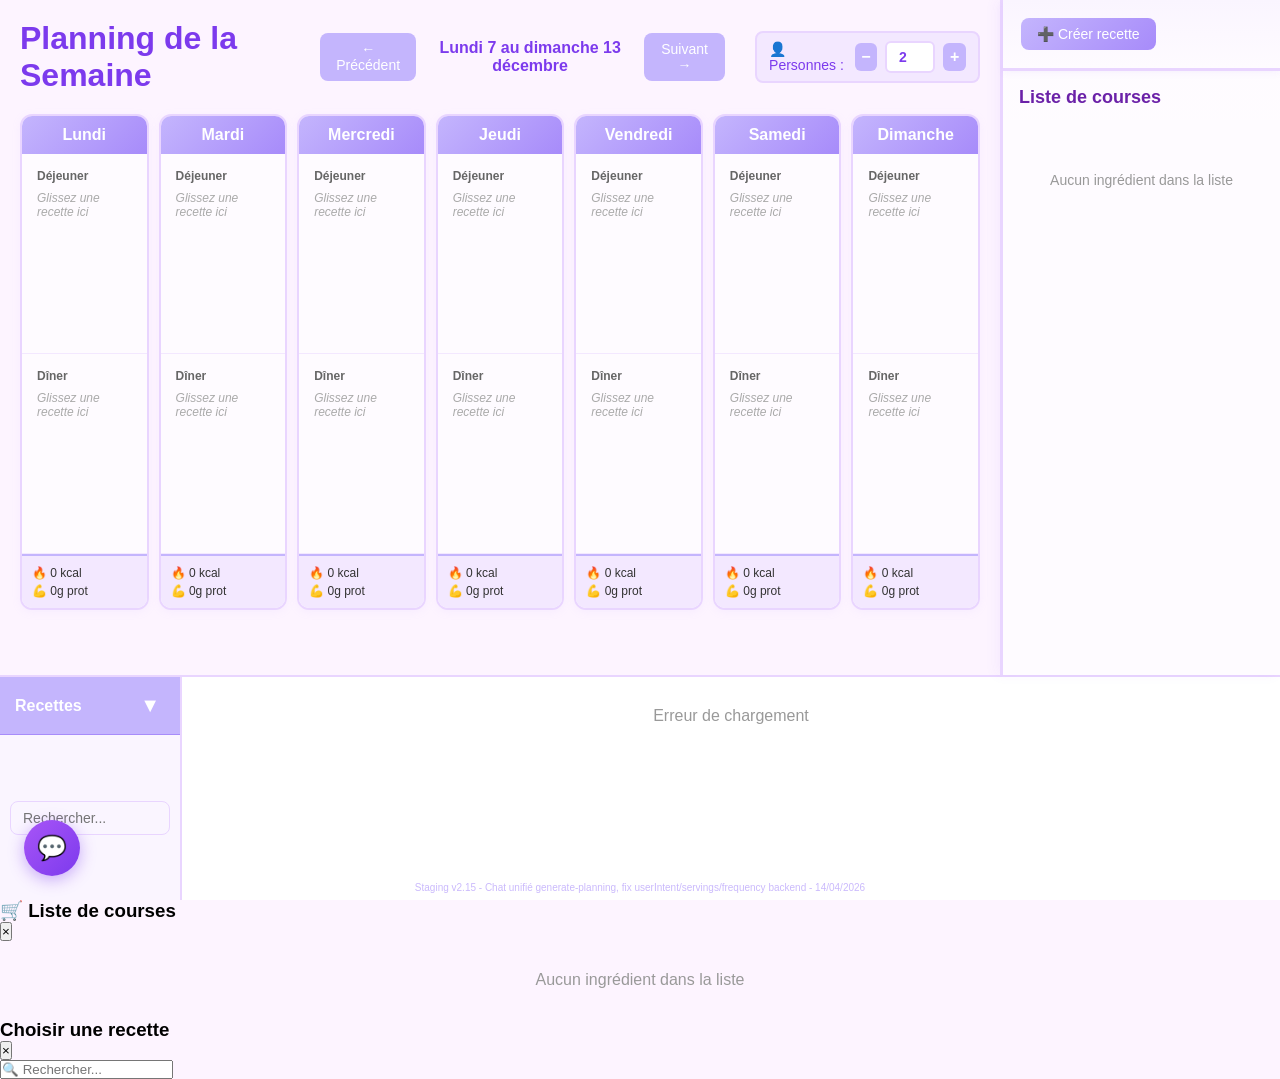
==== commit 8f57a015: "Fix: scroll vers planning proposé après fermeture popup modifier" ====
--- a/index.html
+++ b/index.html
@@ -346,7 +346,7 @@
     </div>
 
     <!-- Version -->
-    <div class="version-info">Staging v2.14 - Chat unifié generate-planning, fix userIntent/servings/frequency backend - 14/04/2026</div>
+    <div class="version-info">Staging v2.15 - Chat unifié generate-planning, fix userIntent/servings/frequency backend - 14/04/2026</div>
 
     <script src="config.js"></script>
     <script src="planning.js"></script>
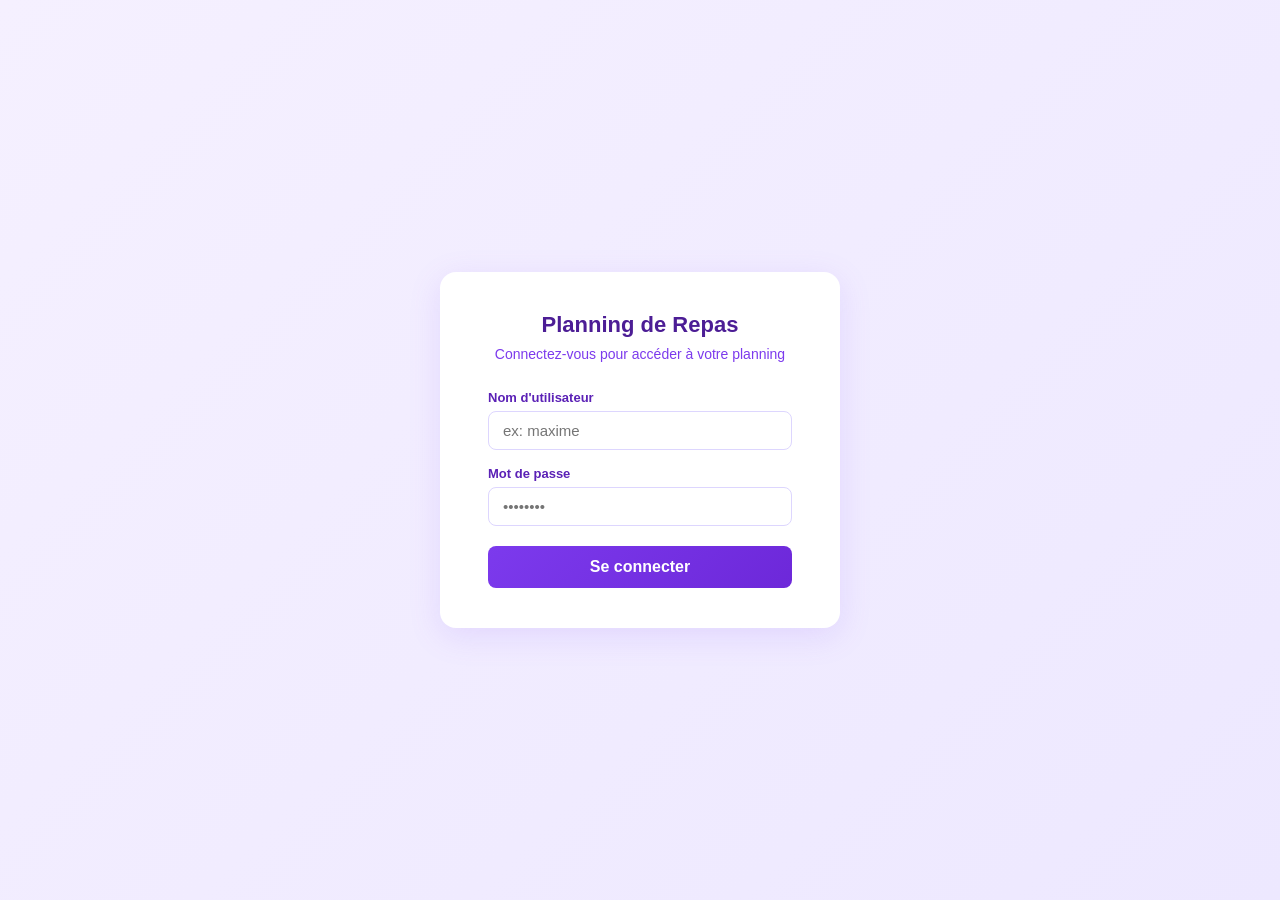
==== commit 65b7d224: "Feature: multi-compte auth JWT — staging (login overlay, apiFetch, token 90j)" ====
--- a/index.html
+++ b/index.html
@@ -4,10 +4,30 @@
     <meta charset="UTF-8">
     <meta name="viewport" content="width=device-width, initial-scale=1.0">
     <title>Planning de Repas</title>
-    <meta name="deploy-timestamp" content="2026-01-15-14-30">
+    <meta name="deploy-timestamp" content="2026-04-14-00-00">
     <link rel="stylesheet" href="planning.css">
 </head>
 <body>
+    <!-- Login Overlay -->
+    <div id="loginOverlay">
+        <div class="login-box">
+            <h1>Planning de Repas</h1>
+            <p class="login-subtitle">Connectez-vous pour accéder à votre planning</p>
+            <form id="loginForm">
+                <div class="login-field">
+                    <label for="loginUsername">Nom d'utilisateur</label>
+                    <input type="text" id="loginUsername" autocomplete="username" required placeholder="ex: maxime">
+                </div>
+                <div class="login-field">
+                    <label for="loginPassword">Mot de passe</label>
+                    <input type="password" id="loginPassword" autocomplete="current-password" required placeholder="••••••••">
+                </div>
+                <div class="login-error" id="loginError"></div>
+                <button type="submit" id="loginSubmitBtn">Se connecter</button>
+            </form>
+        </div>
+    </div>
+
     <!-- Bouton pour rouvrir la sidebar quand elle est cachée -->
     <button class="show-sidebar-btn" id="showSidebar">▲ Recettes</button>
 
@@ -38,7 +58,13 @@
         <!-- Planning -->
         <main class="planning">
             <div class="planning-header">
-                <h1>Planning de la Semaine</h1>
+                <div style="display:flex; align-items:center; gap:16px;">
+                    <h1>Planning de la Semaine</h1>
+                    <div class="user-bar">
+                        <span id="currentUsername"></span>
+                        <button id="logoutBtn">Déconnexion</button>
+                    </div>
+                </div>
                 <div class="header-controls">
                     <div class="week-navigation">
                         <button class="week-nav-btn" id="prevWeek">← Précédent</button>
@@ -151,12 +177,12 @@
 
                 <div class="form-group">
                     <label for="recipeIngredients">Ingrédients</label>
-                    <textarea id="recipeIngredients" name="ingredients" rows="8" placeholder="Liste des ingrédients (texte libre)"></textarea>
+                    <textarea id="recipeIngredients" name="ingredients" rows="8" required placeholder="Liste des ingrédients (texte libre)"></textarea>
                 </div>
 
                 <div class="form-group">
                     <label for="recipeSteps">Recette</label>
-                    <textarea id="recipeSteps" name="recipe" rows="8" placeholder="Étapes de préparation"></textarea>
+                    <textarea id="recipeSteps" name="recipe" rows="8" required placeholder="Étapes de préparation"></textarea>
                 </div>
 
                 <button type="submit" class="create-recipe-submit-btn">Créer</button>
@@ -224,119 +250,6 @@
         </div>
     </div>
 
-    <!-- Boutons flottants mobile -->
-    <div class="mobile-fabs">
-        <button class="mobile-fab mobile-fab-create" id="mobileFabCreate">✏️</button>
-        <button class="mobile-fab mobile-fab-shopping" id="mobileFabShopping">🛒</button>
-    </div>
-
-    <!-- Popup liste de courses mobile (bottom sheet) -->
-    <div class="mobile-shopping-popup" id="mobileShoppingPopup">
-        <div class="mobile-shopping-sheet">
-            <div class="mobile-shopping-handle"></div>
-            <div class="mobile-shopping-header">
-                <h3>🛒 Liste de courses</h3>
-                <button class="recipe-picker-close" id="closeMobileShoppingPopup">×</button>
-            </div>
-            <div class="mobile-shopping-body" id="mobileShoppingBody">
-                <p style="text-align:center;color:#999;padding:30px 0;">Aucun ingrédient dans la liste</p>
-            </div>
-        </div>
-    </div>
-
-    <!-- Popup sélection recette mobile (bottom sheet) -->
-    <div class="recipe-picker-popup" id="recipePickerPopup">
-        <div class="recipe-picker-sheet">
-            <div class="recipe-picker-handle"></div>
-            <div class="recipe-picker-header">
-                <h3>Choisir une recette</h3>
-                <button class="recipe-picker-close" id="closeRecipePickerPopup">×</button>
-            </div>
-            <div class="recipe-picker-list" id="recipePickerList"></div>
-            <input type="text" class="recipe-picker-search" id="recipePickerSearch" placeholder="🔍 Rechercher..." inputmode="search">
-        </div>
-    </div>
-
-    <!-- Popup Ajout Rapide (Phase 3) -->
-    <div class="quick-add-popup" id="quickAddPopup">
-        <div class="quick-add-popup-content">
-            <div class="quick-add-header">
-                <h2>⚡ Ajouter rapidement</h2>
-                <button class="close-popup" id="closeQuickAddPopup">×</button>
-            </div>
-            <div id="quickAddBody"></div>
-        </div>
-    </div>
-
-    <!-- Chat IA -->
-    <div class="chat-popup" id="chatPopup">
-        <div class="chat-panel">
-            <div class="chat-header">
-                <div class="chat-header-left">
-                    <button class="chat-new-btn" id="chatNewBtn" title="Nouvelle conversation">↺</button>
-                    <span class="chat-avatar">🤖</span>
-                    <div>
-                        <div class="chat-title">Assistant repas</div>
-                        <div class="chat-subtitle">Planning intelligent de ta semaine</div>
-                    </div>
-                </div>
-                <div class="chat-header-actions">
-                    <button class="close-popup" id="closeChatPopup">×</button>
-                </div>
-            </div>
-            <div class="chat-messages" id="chatMessages">
-                <!-- Message de bienvenue injecté par JS (resetChat) -->
-            </div>
-            <!-- Barre recettes imposées (toggle) -->
-            <div class="chat-context-bar" id="chatContextBar" style="display:none;">
-                <div class="chat-context-label">📌 Recettes à inclure cette semaine</div>
-                <div class="chat-recipe-selector">
-                    <input type="text" id="chatRecipeSearch" placeholder="Chercher une recette..." autocomplete="off" style="font-size:16px;">
-                    <div class="chat-recipe-dropdown" id="chatRecipeDropdown"></div>
-                </div>
-                <div class="chat-forced-chips" id="chatForcedChips"></div>
-            </div>
-            <div class="chat-input-area">
-                <button class="chat-pin-btn" id="chatPinBtn" title="Recettes imposées">📌</button>
-                <textarea class="chat-input" id="chatInput" placeholder="Décris tes envies ou donne ton avis..." rows="1" style="font-size:16px;"></textarea>
-                <button class="chat-send-btn" id="chatSendBtn">➤</button>
-            </div>
-        </div>
-    </div>
-    <button class="chat-fab" id="chatFab" title="Assistant IA">💬</button>
-
-    <!-- Popup Modifier Planning Proposé -->
-    <div class="mod-proposal-overlay" id="modProposalOverlay" style="display:none">
-        <div class="mod-proposal-popup">
-            <div class="mod-proposal-header">
-                <h3>✏️ Modifier le planning proposé</h3>
-                <button class="mod-proposal-close" id="closeModProposalBtn">×</button>
-            </div>
-            <div class="mod-proposal-tabs">
-                <button class="mod-tab-btn active" data-tab="manual">📋 Manuel</button>
-                <button class="mod-tab-btn" data-tab="ai">🤖 Chat IA</button>
-            </div>
-            <div class="mod-proposal-content" id="modProposalContent"></div>
-            <div class="mod-proposal-footer">
-                <button class="proposal-act-btn accept" id="applyModProposalBtn">✅ Appliquer les changements</button>
-            </div>
-        </div>
-    </div>
-
-    <!-- Popup Ingrédients des Recettes -->
-    <div class="quick-add-popup" id="recipeIngredientsPopup">
-        <div class="quick-add-popup-content">
-            <div class="quick-add-header">
-                <h2>📖 Ingrédients des recettes</h2>
-                <button class="close-popup" id="closeRecipeIngredientsPopup">×</button>
-            </div>
-            <div style="padding: 10px 18px 0;">
-                <input type="text" id="recipeIngredientsSearch" placeholder="Rechercher un ingrédient..." class="recipe-ing-search">
-            </div>
-            <div id="recipeIngredientsList" style="padding: 10px 18px 20px; max-height: 60vh; overflow-y: auto;"></div>
-        </div>
-    </div>
-
     <!-- Notification popup -->
     <div class="notification-popup" id="notificationPopup">
         <div class="notification-content">
@@ -346,133 +259,10 @@
     </div>
 
     <!-- Version -->
-    <div class="version-info">Staging v2.15 - Chat unifié generate-planning, fix userIntent/servings/frequency backend - 14/04/2026</div>
+    <div class="version-info">Version_1</div>
 
     <script src="config.js"></script>
+    <script src="auth.js"></script>
     <script src="planning.js"></script>
-    <script>
-    // ===== MOBILE LOGIC =====
-    const isMobile = () => window.innerWidth <= 768;
-
-    // --- FAB Créer recette ---
-    document.getElementById('mobileFabCreate').addEventListener('click', () => {
-        document.getElementById('createRecipePopup').classList.add('active');
-    });
-
-    // --- FAB Liste de courses ---
-    document.getElementById('mobileFabShopping').addEventListener('click', () => {
-        // Copier le contenu de shoppingContent dans la popup mobile
-        const src = document.getElementById('shoppingContent').innerHTML;
-        document.getElementById('mobileShoppingBody').innerHTML = src || '<p style="text-align:center;color:#999;padding:30px 0;">Aucun ingrédient dans la liste</p>';
-        document.getElementById('mobileShoppingPopup').classList.add('active');
-    });
-
-    document.getElementById('closeMobileShoppingPopup').addEventListener('click', () => {
-        document.getElementById('mobileShoppingPopup').classList.remove('active');
-    });
-
-    document.getElementById('mobileShoppingPopup').addEventListener('click', (e) => {
-        if (e.target === document.getElementById('mobileShoppingPopup'))
-            document.getElementById('mobileShoppingPopup').classList.remove('active');
-    });
-
-    // --- Picker recettes ---
-    let _pickerSlot = null;
-
-    function openRecipePicker(slot) {
-        _pickerSlot = slot;
-        renderRecipePicker('');
-        document.getElementById('recipePickerSearch').value = '';
-        document.getElementById('recipePickerPopup').classList.add('active');
-    }
-
-    function renderRecipePicker(query) {
-        const list = document.getElementById('recipePickerList');
-        const filtered = (typeof recipes !== 'undefined' ? recipes : []).filter(r =>
-            r.name.toLowerCase().includes(query.toLowerCase())
-        );
-        list.innerHTML = filtered.map(r => `
-            <div class="recipe-picker-item" data-id="${r.id}" data-name="${r.name}">
-                <div class="recipe-picker-item-name">${r.name}</div>
-                <div class="recipe-picker-item-tags">${(r.tags || []).join(', ')}</div>
-            </div>
-        `).join('');
-
-        list.querySelectorAll('.recipe-picker-item').forEach(el => {
-            el.addEventListener('click', () => {
-                const recipeId = el.dataset.id;
-                const recipeName = el.dataset.name;
-                document.getElementById('recipePickerPopup').classList.remove('active');
-                if (_pickerSlot) simulateDrop(_pickerSlot, recipeId, recipeName);
-            });
-        });
-    }
-
-    document.getElementById('recipePickerSearch').addEventListener('input', (e) => {
-        renderRecipePicker(e.target.value);
-    });
-
-    document.getElementById('closeRecipePickerPopup').addEventListener('click', () => {
-        document.getElementById('recipePickerPopup').classList.remove('active');
-    });
-
-    // Simuler un drop depuis le picker
-    async function simulateDrop(slot, recipeId, recipeName) {
-        const day = slot.dataset.day;
-        const meal = slot.dataset.meal;
-        const mealContent = slot.querySelector('.meal-content');
-
-        mealContent.innerHTML = `<div class="planned-recipe"><span class="recipe-name-text">${recipeName}</span></div>`;
-
-        try {
-            const date = getDateForDay(day);
-            const response = await fetch(`${API_URL}/api/planning`, {
-                method: 'POST',
-                headers: { 'Content-Type': 'application/json' },
-                body: JSON.stringify({
-                    day, date, meal: meal,
-                    recipeId, week: currentWeek, year: currentYear,
-                    servings: defaultServings
-                })
-            });
-            const data = await response.json();
-            if (data.success && data.record) {
-                const recordId = data.record.id;
-                mealContent.innerHTML = `
-                    <div class="planned-recipe" data-record-id="${recordId}" data-recipe-id="${recipeId}">
-                        <span class="recipe-name-text">${recipeName} <span class="servings-indicator">👤 × ${defaultServings}</span></span>
-                        <button class="delete-recipe-btn" data-record-id="${recordId}">×</button>
-                    </div>`;
-                const deleteBtn = mealContent.querySelector('.delete-recipe-btn');
-                deleteBtn.addEventListener('click', (e) => {
-                    e.stopPropagation();
-                    deleteRecipeFromPlanning(recordId, slot);
-                });
-                const plannedDiv = mealContent.querySelector('.planned-recipe');
-                plannedDiv.addEventListener('click', () => {
-                    const recipe = (window.recipes || []).find(r => r.id === recipeId);
-                    if (recipe) showRecipePopup(recipe, { id: recordId, servings: defaultServings });
-                });
-                // Ajouter les ingrédients à la liste de courses
-                const recipeObj = (typeof recipes !== 'undefined' ? recipes : []).find(r => r.id === recipeId);
-                if (recipeObj && typeof addIngredientsToShoppingList === 'function') {
-                    await addIngredientsToShoppingList(recipeObj, defaultServings);
-                }
-            }
-        } catch(err) {
-            console.error('Erreur ajout recette mobile:', err);
-        }
-    }
-
-    // --- Tap sur slot vide → ouvrir picker (mobile uniquement) ---
-    document.getElementById('calendar').addEventListener('click', (e) => {
-        if (!isMobile()) return;
-        const slot = e.target.closest('.meal-slot');
-        if (!slot) return;
-        // Si le slot contient déjà une recette, laisser le click normal gérer
-        if (slot.querySelector('.planned-recipe')) return;
-        openRecipePicker(slot);
-    });
-    </script>
 </body>
 </html>
--- a/planning.css
+++ b/planning.css
@@ -1,4 +1,4 @@
-/* Planning de Repas - v3.11.5-beta */
+/* Planning de Repas - v3.11.3-beta */
 * {
     margin: 0;
     padding: 0;
@@ -21,11 +21,11 @@
         "recipes recipes";
 }
 
-/* ===== SIDEBAR RECETTES (EN BAS - 25% de l'écran) ===== */
+/* ===== SIDEBAR RECETTES (EN BAS - 1/5 de l'écran) ===== */
 .sidebar {
     grid-area: recipes;
-    height: 25vh; /* Version_1: 25% de la hauteur */
-    min-height: 25vh;
+    height: 20vh;
+    min-height: 20vh;
     background: #ffffff;
     border-top: 2px solid #e9d5ff;
     display: flex;
@@ -114,7 +114,7 @@
     overflow-y: hidden;
     padding: 10px;
     display: grid;
-    grid-template-rows: 1fr 1fr; /* Version_1: 2 lignes au lieu de 3 */
+    grid-template-rows: 1fr 1fr 1fr;
     grid-auto-flow: column;
     gap: 10px;
     align-items: stretch;
@@ -127,10 +127,8 @@
     cursor: grab;
     border: 2px solid transparent;
     transition: all 0.2s;
-    width: 200px; /* Version_1: Taille fixe au lieu de min-width */
-    height: 80px; /* Version_1: Hauteur fixe */
+    min-width: 200px;
     flex-shrink: 0;
-    overflow: hidden; /* Version_1: Empêcher le débordement */
 }
 
 .recipe-item:hover {
@@ -146,14 +144,6 @@
 .recipe-name {
     font-weight: bold;
     margin-bottom: 4px;
-    /* Version_1: Limiter à 2 lignes */
-    display: -webkit-box;
-    -webkit-line-clamp: 2;
-    -webkit-box-orient: vertical;
-    overflow: hidden;
-    text-overflow: ellipsis;
-    line-height: 1.3;
-    max-height: 2.6em; /* 2 lignes × 1.3 line-height */
 }
 
 .recipe-tags {
@@ -172,15 +162,11 @@
     grid-area: planning;
     padding: 20px;
     overflow-y: auto;
-    height: 70vh; /* Version_1: 70% de la hauteur */
-    max-height: 70vh;
-    display: flex; /* Version_1: Flexbox pour répartir l'espace */
-    flex-direction: column;
+    max-height: 80vh; /* Fixed height: 1 - 1/5 sidebar = 80% */
 }
 
 .sidebar.collapsed ~ .planning {
-    height: 95vh; /* Version_1: Presque tout l'écran quand sidebar cachée */
-    max-height: 95vh;
+    max-height: 100vh; /* Full height when sidebar is collapsed */
 }
 
 .planning-header {
@@ -188,7 +174,6 @@
     justify-content: space-between;
     align-items: center;
     margin-bottom: 20px;
-    flex-shrink: 0; /* Version_1: Ne pas rétrécir */
 }
 
 .planning h1 {
@@ -304,8 +289,6 @@
     display: grid;
     grid-template-columns: repeat(7, 1fr);
     gap: 10px;
-    flex: 1; /* Version_1: Prendre tout l'espace restant */
-    min-height: 0; /* Version_1: Permettre au grid de rétrécir si nécessaire */
 }
 
 .day-column {
@@ -314,9 +297,6 @@
     overflow: hidden;
     border: 2px solid #e9d5ff;
     box-shadow: 0 2px 8px rgba(196, 181, 253, 0.1);
-    display: flex; /* Version_1: Flexbox pour étirer le contenu */
-    flex-direction: column;
-    height: 100%; /* Version_1: Prendre toute la hauteur disponible */
 }
 
 .day-header {
@@ -325,17 +305,14 @@
     padding: 10px;
     text-align: center;
     font-weight: bold;
-    flex-shrink: 0; /* Version_1: Ne pas rétrécir, garder sa taille */
 }
 
 .meal-slot {
     padding: 15px;
-    flex: 1; /* Version_1: S'étirer pour remplir l'espace disponible */
-    min-height: 80px; /* Version_1: Hauteur minimum pour éviter trop petit */
+    min-height: 100px;
     border-bottom: 1px solid #f3e8ff;
     background: #fefbff;
     position: relative;
-    overflow: hidden; /* Version_1: Couper le texte qui dépasse */
 }
 
 .meal-slot:last-child {
@@ -432,13 +409,12 @@
 /* ===== RIGHT SIDEBAR (Bot & Shopping) ===== */
 .right-sidebar {
     grid-area: shopping;
-    width: 280px; /* Version_1: Un peu plus large */
-    background: linear-gradient(to bottom, #fefbff 0%, #ffffff 100%); /* Version_1: Dégradé subtil */
-    border-left: 3px solid #e9d5ff;
+    width: 260px;
+    background: white;
+    border-left: 2px solid #e9d5ff;
     display: flex;
     flex-direction: column;
     max-height: 80vh; /* Fixed height: 1 - 1/5 sidebar = 80% */
-    box-shadow: -4px 0 12px rgba(124, 58, 237, 0.05); /* Version_1: Shadow subtile */
 }
 
 .sidebar.collapsed ~ .right-sidebar {
@@ -579,12 +555,11 @@
 }
 
 .shopping-header {
-    padding: 18px;
-    border-bottom: 3px solid #e9d5ff;
+    padding: 15px;
+    border-bottom: 1px solid #e9d5ff;
     display: flex;
     gap: 10px;
-    background: linear-gradient(to bottom, #faf5ff 0%, #fefbff 100%); /* Version_1: Dégradé */
-    box-shadow: 0 2px 8px rgba(124, 58, 237, 0.05);
+    background: #fefbff;
 }
 
 .generate-list-btn, .export-list-btn, .settings-btn, .clear-list-btn {
@@ -668,8 +643,7 @@
 .shopping-content {
     flex: 1;
     overflow-y: auto;
-    padding: 12px; /* Version_1: Compact */
-    background: #fefbff; /* Version_1: Background subtil */
+    padding: 15px;
 }
 
 .empty-shopping {
@@ -684,31 +658,25 @@
 }
 
 .shopping-list h3 {
-    font-size: 14px; /* Version_1: Très compact */
-    color: white; /* Version_1: Texte blanc */
-    background: linear-gradient(135deg, #c4b5fd 0%, #a78bfa 100%); /* Version_1: Dégradé */
-    margin-bottom: 8px; /* Version_1: Très réduit */
-    padding: 8px; /* Version_1: Très réduit */
-    border-radius: 8px;
-    font-weight: 700;
-    text-align: center;
-    box-shadow: 0 4px 12px rgba(124, 58, 237, 0.2);
+    font-size: 16px;
+    color: #7c3aed;
+    margin-bottom: 15px;
+    padding-bottom: 10px;
+    border-bottom: 2px solid #c4b5fd;
 }
 
 .shopping-category {
-    margin-bottom: 10px; /* Version_1: Très réduit */
+    margin-bottom: 20px;
 }
 
 .shopping-category h4 {
-    font-size: 12px; /* Version_1: Très compact - titres catégories */
-    color: #7c3aed;
-    background: linear-gradient(to right, #f3e8ff 0%, #faf5ff 100%); /* Version_1: Dégradé horizontal */
-    padding: 5px 8px; /* Version_1: Très réduit */
-    border-radius: 6px;
-    margin-bottom: 5px; /* Version_1: Très réduit */
-    font-weight: 700;
-    border: 1px solid #e9d5ff; /* Version_1: Border plus fine */
-    box-shadow: 0 1px 3px rgba(124, 58, 237, 0.08);
+    font-size: 14px;
+    color: #7c3aed;
+    background: #f3e8ff;
+    padding: 8px 12px;
+    border-radius: 8px;
+    margin-bottom: 8px;
+    font-weight: 600;
 }
 
 .shopping-category ul {
@@ -717,190 +685,19 @@
 }
 
 .shopping-category li {
-    padding: 8px 12px; /* Version_1: Compact */
-    margin-bottom: 5px; /* Version_1: Compact */
-    background: white; /* Version_1: Background blanc */
-    border-left: 4px solid #c4b5fd; /* Version_1: Border plus épaisse */
-    font-size: 14px; /* Version_1: Compact */
-    font-family: -apple-system, BlinkMacSystemFont, "Segoe UI", Roboto, "Helvetica Neue", Arial, sans-serif; /* Version_1: Police système moderne */
-    color: #333;
-    border-radius: 6px;
-    transition: all 0.2s;
-    box-shadow: 0 2px 4px rgba(124, 58, 237, 0.05);
-    line-height: 1.4; /* Version_1: Compact */
-}
-
-.shopping-category li strong {
-    color: #7c3aed; /* Version_1: Quantité en violet */
-    font-weight: 600;
-    font-size: 14px; /* Version_1: Compact */
-    margin-right: 4px; /* Version_1: Petit espace après la quantité */
-}
-
-.shopping-category li:hover {
-    background: #faf5ff; /* Version_1: Hover effect */
-    border-left-color: #a78bfa;
-    transform: translateX(3px);
-    box-shadow: 0 3px 8px rgba(124, 58, 237, 0.12);
+    padding: 8px 12px;
+    margin-bottom: 6px;
+    background: #fefbff;
+    border-left: 3px solid #c4b5fd;
+    font-size: 13px;
+    color: #4a4a4a;
+    border-radius: 4px;
+    transition: all 0.2s;
 }
 
 .shopping-category li:hover {
     background: #f3e8ff;
     transform: translateX(2px);
-}
-
-/* ===== SHOPPING LIST HEADER + COPY BTN ===== */
-.shopping-list-header {
-    display: flex;
-    align-items: center;
-    justify-content: space-between;
-    background: linear-gradient(135deg, #c4b5fd 0%, #a78bfa 100%);
-    border-radius: 8px;
-    padding: 8px 10px;
-    margin-bottom: 8px;
-    box-shadow: 0 4px 12px rgba(124, 58, 237, 0.2);
-}
-
-.shopping-list-header h3 {
-    font-size: 14px;
-    color: white;
-    font-weight: 700;
-    margin: 0;
-}
-
-.shopping-copy-btn {
-    background: rgba(255, 255, 255, 0.25);
-    border: 1px solid rgba(255, 255, 255, 0.5);
-    border-radius: 6px;
-    padding: 4px 8px;
-    font-size: 15px;
-    cursor: pointer;
-    transition: background 0.2s;
-    line-height: 1;
-}
-
-.shopping-copy-btn:hover {
-    background: rgba(255, 255, 255, 0.4);
-}
-
-/* ===== SHOPPING ITEM (Phase 2: +/- qty + move) ===== */
-.shopping-item {
-    display: flex;
-    align-items: center;
-    gap: 8px;
-    padding: 6px 8px;
-    margin-bottom: 5px;
-    background: white;
-    border-left: 4px solid #c4b5fd;
-    border-radius: 6px;
-    box-shadow: 0 2px 4px rgba(124, 58, 237, 0.05);
-    transition: all 0.2s;
-}
-
-.shopping-item:hover {
-    background: #faf5ff;
-    border-left-color: #a78bfa;
-}
-
-.item-qty-controls {
-    display: flex;
-    align-items: center;
-    gap: 4px;
-    flex-shrink: 0;
-}
-
-.qty-btn {
-    width: 22px;
-    height: 22px;
-    border: 1px solid #e9d5ff;
-    border-radius: 4px;
-    background: #f3e8ff;
-    color: #7c3aed;
-    font-size: 14px;
-    font-weight: 700;
-    cursor: pointer;
-    display: flex;
-    align-items: center;
-    justify-content: center;
-    line-height: 1;
-    padding: 0;
-    transition: background 0.15s;
-}
-
-.qty-btn:hover {
-    background: #e9d5ff;
-}
-
-.qty-value {
-    font-size: 13px;
-    font-weight: 600;
-    color: #7c3aed;
-    min-width: 45px;
-    text-align: center;
-}
-
-.item-name {
-    flex: 1;
-    font-size: 13px;
-    color: #333;
-}
-
-/* ===== SHOPPING À VÉRIFIER / EN STOCK SECTION ===== */
-.shopping-a-verifier {
-    margin-top: 12px;
-    border-radius: 8px;
-    border: 2px dashed #f59e0b;
-    background: #fffbeb;
-    padding: 10px;
-}
-
-.a-verifier-header {
-    font-size: 12px;
-    font-weight: 700;
-    color: #b45309;
-    margin-bottom: 8px;
-    letter-spacing: 0.3px;
-}
-
-.shopping-a-verifier ul {
-    list-style: none;
-    padding: 0;
-}
-
-.shopping-stock-item {
-    display: flex;
-    align-items: center;
-    gap: 8px;
-    padding: 6px 10px;
-    margin-bottom: 4px;
-    background: white;
-    border-left: 3px solid #f59e0b;
-    font-size: 13px;
-    color: #78716c;
-    border-radius: 5px;
-    line-height: 1.4;
-}
-
-.item-from-stock-btn {
-    flex-shrink: 0;
-    background: none;
-    border: 1px solid #f59e0b;
-    border-radius: 4px;
-    color: #b45309;
-    font-size: 13px;
-    cursor: pointer;
-    padding: 2px 6px;
-    transition: background 0.15s;
-}
-
-.item-from-stock-btn:hover {
-    background: #fef3c7;
-}
-
-.stock-qty {
-    font-weight: 600;
-    color: #b45309;
-    flex-shrink: 0;
 }
 
 /* ===== SHOPPING HISTORY ===== */
@@ -1022,78 +819,56 @@
 }
 
 .popup-content {
-    background: linear-gradient(to bottom, #fefbff 0%, #ffffff 100%); /* Version_1: Dégradé subtil */
-    padding: 40px;
-    border-radius: 20px;
-    max-width: 1080px; /* Version_1: Agrandie de 20% (900px -> 1080px) */
+    background: white;
+    padding: 30px;
+    border-radius: 16px;
+    max-width: 900px; /* v3.6: Wider for 2 columns */
     max-height: 85vh;
     overflow-y: auto;
     position: relative;
-    box-shadow: 0 20px 60px rgba(124, 58, 237, 0.15);
-    border: 3px solid #e9d5ff;
+    box-shadow: 0 10px 40px rgba(124, 58, 237, 0.2);
+    border: 2px solid #e9d5ff;
 }
 
 .close-popup {
     position: absolute;
-    top: 15px;
+    top: 10px;
     right: 15px;
-    background: #f3e8ff; /* Version_1: Background pastel */
-    border: none;
-    font-size: 24px;
-    cursor: pointer;
-    color: #7c3aed;
-    width: 40px;
-    height: 40px;
-    border-radius: 50%;
-    display: flex;
-    align-items: center;
-    justify-content: center;
-    transition: all 0.2s;
+    background: none;
+    border: none;
+    font-size: 30px;
+    cursor: pointer;
+    color: #999;
 }
 
 .close-popup:hover {
-    background: #e9d5ff;
-    transform: scale(1.1);
+    color: #333;
 }
 
 #popupTitle {
-    margin-bottom: 30px;
-    color: white;
-    background: linear-gradient(135deg, #c4b5fd 0%, #a78bfa 100%); /* Version_1: Dégradé comme les headers */
-    padding: 20px;
-    border-radius: 12px;
-    font-size: 28px;
-    text-align: center;
-    box-shadow: 0 4px 12px rgba(124, 58, 237, 0.2);
+    margin-bottom: 20px;
+    color: #7c3aed;
 }
 
 #popupBody {
-    line-height: 1.8;
-    color: #333;
+    line-height: 1.6;
 }
 
 .popup-section {
-    margin-bottom: 25px;
-    background: #faf5ff; /* Version_1: Background pastel subtil */
-    padding: 20px;
-    border-radius: 12px;
-    border: 2px solid #f3e8ff;
+    margin-bottom: 15px;
 }
 
 .popup-section strong {
     display: block;
-    margin-bottom: 12px;
-    color: #7c3aed;
-    font-size: 18px;
-    font-weight: 700;
+    margin-bottom: 5px;
+    color: #333;
 }
 
 /* ===== POPUP 2 COLONNES (v3.6) ===== */
 .popup-two-columns {
     display: grid;
     grid-template-columns: 1fr 1fr;
-    gap: 40px;
-    margin-top: 20px;
+    gap: 30px;
 }
 
 .popup-left-column,
@@ -1101,12 +876,8 @@
     min-width: 0; /* Prevent overflow */
 }
 
-.popup-left-column {
-    /* Version_1: Style pour la colonne gauche */
-}
-
 .popup-right-column {
-    border-left: 3px solid #e9d5ff;
+    border-left: 2px solid #e9d5ff;
     padding-left: 30px;
 }
 
@@ -1117,31 +888,15 @@
 }
 
 .recipe-steps li {
-    margin-bottom: 20px;
-    padding: 15px;
-    padding-left: 50px; /* Version_1: Espace pour le numéro */
-    line-height: 1.8;
-    background: white; /* Version_1: Background blanc */
-    border-radius: 8px;
-    border: 2px solid #f3e8ff;
-    position: relative;
-    box-shadow: 0 2px 4px rgba(124, 58, 237, 0.05);
+    margin-bottom: 15px;
+    padding-left: 0;
+    line-height: 1.6;
 }
 
 .recipe-steps li strong {
-    position: absolute; /* Version_1: Numéro positionné en absolu */
-    left: 15px;
-    top: 15px;
-    background: linear-gradient(135deg, #c4b5fd 0%, #a78bfa 100%);
-    color: white;
-    width: 28px;
-    height: 28px;
-    border-radius: 50%;
-    display: flex;
-    align-items: center;
-    justify-content: center;
-    font-size: 14px;
-    font-weight: 700;
+    display: inline;
+    color: #7c3aed;
+    margin-right: 8px;
 }
 
 /* Popup Servings Control */
@@ -1459,164 +1214,6 @@
 
 .settings-info-btn:hover {
     background: #a78bfa;
-}
-
-/* ===== SHOPPING HEADER BUTTONS ===== */
-.shopping-header-btns {
-    display: flex;
-    align-items: center;
-    gap: 6px;
-}
-
-.shopping-quick-add-btn {
-    background: rgba(255, 255, 255, 0.25);
-    border: 1px solid rgba(255, 255, 255, 0.5);
-    border-radius: 6px;
-    padding: 4px 9px;
-    font-size: 12px;
-    font-weight: 600;
-    color: white;
-    cursor: pointer;
-    transition: background 0.2s;
-    white-space: nowrap;
-}
-
-.shopping-quick-add-btn:hover {
-    background: rgba(255, 255, 255, 0.4);
-}
-
-/* ===== ITEM TO STOCK BUTTON (text label) ===== */
-.item-to-stock-btn {
-    flex-shrink: 0;
-    background: none;
-    border: 1px solid #e5e7eb;
-    border-radius: 4px;
-    color: #9ca3af;
-    font-size: 10px;
-    font-weight: 600;
-    cursor: pointer;
-    padding: 2px 5px;
-    transition: all 0.15s;
-    white-space: nowrap;
-}
-
-.item-to-stock-btn:hover {
-    color: #f59e0b;
-    border-color: #f59e0b;
-    background: #fffbeb;
-}
-
-/* ===== QUICK ADD POPUP (Phase 3) ===== */
-.quick-add-popup {
-    display: none;
-    position: fixed;
-    inset: 0;
-    background: rgba(0, 0, 0, 0.5);
-    z-index: 1000;
-    align-items: center;
-    justify-content: center;
-}
-
-.quick-add-popup.active {
-    display: flex;
-}
-
-.quick-add-popup-content {
-    background: white;
-    border-radius: 16px;
-    width: 90%;
-    max-width: 520px;
-    max-height: 85vh;
-    overflow-y: auto;
-    box-shadow: 0 20px 60px rgba(0, 0, 0, 0.3);
-}
-
-.quick-add-header {
-    display: flex;
-    align-items: center;
-    justify-content: space-between;
-    padding: 16px 20px 12px;
-    border-bottom: 1px solid #f3e8ff;
-    position: sticky;
-    top: 0;
-    background: white;
-    z-index: 1;
-}
-
-.quick-add-header h2 {
-    font-size: 17px;
-    color: #7c3aed;
-    margin: 0;
-}
-
-.quick-add-section {
-    padding: 14px 18px;
-    border-bottom: 1px solid #f9f5ff;
-}
-
-.quick-add-category {
-    font-size: 13px;
-    font-weight: 700;
-    color: #7c3aed;
-    margin: 0 0 10px;
-}
-
-.quick-add-grid {
-    display: flex;
-    flex-wrap: wrap;
-    gap: 8px;
-}
-
-.quick-add-item {
-    background: #f3e8ff;
-    border: 2px solid transparent;
-    border-radius: 20px;
-    padding: 6px 14px;
-    font-size: 13px;
-    color: #4c1d95;
-    cursor: pointer;
-    transition: all 0.15s;
-    display: flex;
-    align-items: center;
-    gap: 5px;
-}
-
-.quick-add-item:hover {
-    background: #e9d5ff;
-    border-color: #a78bfa;
-}
-
-.quick-add-item.already-added {
-    background: #d1fae5;
-    border-color: #34d399;
-    color: #065f46;
-}
-
-.quick-add-check {
-    font-size: 12px;
-    font-weight: 700;
-}
-
-@media (max-width: 768px) {
-    .quick-add-popup-content {
-        width: 100%;
-        max-width: 100%;
-        max-height: 90vh;
-        border-radius: 20px 20px 0 0;
-        position: fixed;
-        bottom: 0;
-        left: 0;
-        right: 0;
-    }
-
-    .quick-add-popup {
-        align-items: flex-end;
-    }
-
-    .quick-add-item {
-        font-size: 14px;
-        padding: 8px 16px;
-    }
 }
 
 .settings-shopping-list {
@@ -2118,1863 +1715,135 @@
     box-shadow: 0 4px 12px rgba(245, 158, 11, 0.4);
 }
 
-/* ===== BOUTONS FLOTTANTS MOBILE (FABs) ===== */
-.mobile-fabs {
+/* ===== LOGIN OVERLAY ===== */
+
+#loginOverlay {
     display: none;
-}
-
-@media (max-width: 768px) {
-
-    /* ===== LAYOUT GÉNÉRAL ===== */
-    body {
-        overflow-y: auto;
-        overflow-x: hidden;
-    }
-
-    .container {
-        display: flex;
-        flex-direction: column;
-        height: auto;
-        min-height: 100vh;
-    }
-
-    /* Masquer sidebar recettes et right sidebar sur mobile */
-    .sidebar,
-    .sidebar.collapsed,
-    .right-sidebar,
-    .show-sidebar-btn {
-        display: none !important;
-    }
-
-    /* ===== PLANNING ZONE ===== */
-    .planning {
-        order: 1;
-        height: auto;
-        max-height: none;
-        overflow: visible;
-        padding: 12px 12px 100px; /* padding bas pour les FABs */
-    }
-
-    .sidebar.collapsed ~ .planning {
-        height: auto;
-        max-height: none;
-    }
-
-    /* ===== HEADER COMPACT ===== */
-    .planning-header {
-        flex-direction: row;
-        align-items: center;
-        justify-content: space-between;
-        gap: 8px;
-        margin-bottom: 14px;
-    }
-
-    /* Masquer le titre sur mobile */
-    .planning h1 {
-        display: none;
-    }
-
-    .header-controls {
-        display: flex;
-        align-items: center;
-        gap: 8px;
-        flex: 1;
-        justify-content: space-between;
-    }
-
-    .week-navigation {
-        gap: 6px;
-    }
-
-    .week-nav-btn {
-        padding: 4px 8px;
-        font-size: 11px;
-    }
-
-    .week-display {
-        min-width: 80px;
-        font-size: 13px;
-        font-weight: bold;
-    }
-
-    /* Portions : masquer le label, garder juste 👤 + chiffre + boutons */
-    .servings-control {
-        padding: 5px 8px;
-        gap: 5px;
-    }
-
-    .servings-control label {
-        display: none;
-    }
-
-    .servings-control::before {
-        content: '👤';
-        font-size: 14px;
-    }
-
-    #servingsInput {
-        width: 32px;
-        font-size: 13px;
-        padding: 3px;
-    }
-
-    /* ===== GRILLE : UN JOUR PAR LIGNE, 2 SLOTS CÔTE À CÔTE ===== */
-    .calendar-grid {
-        display: flex;
-        flex-direction: column;
-        gap: 8px;
-        min-width: unset;
-    }
-
-    .day-column {
-        width: 100%;
-        height: auto;
-        display: grid;
-        grid-template-columns: 1fr 1fr;
-        grid-template-rows: auto 1fr auto;
-        border-radius: 10px;
-    }
-
-    /* Header jour : pleine largeur */
-    .day-header {
-        grid-column: 1 / -1;
-        padding: 8px 12px;
-        text-align: left;
-        font-size: 13px;
-    }
-
-    /* Slots côte à côte */
-    .meal-slot {
-        min-height: 72px;
-        padding: 8px 10px;
-        border-bottom: none;
-        flex: none;
-    }
-
-    /* Séparateur vertical entre les 2 slots */
-    .meal-slot:first-of-type {
-        border-right: 1px solid #f3e8ff;
-    }
-
-    .meal-slot:last-of-type {
-        border-right: none;
-    }
-
-    /* Résumé nutritionnel : pleine largeur, compact */
-    .day-summary {
-        grid-column: 1 / -1;
-        border-top: 1px solid #f3e8ff;
-        padding: 5px 8px;
-    }
-
-    .summary-content {
-        flex-direction: row;
-        gap: 8px;
-        justify-content: center;
-        flex-wrap: wrap;
-    }
-
-    .summary-line {
-        font-size: 10px;
-    }
-
-    .meal-label {
-        font-size: 10px;
-        margin-bottom: 5px;
-    }
-
-    /* Remplacer "Glissez une recette ici" par "Appuyer pour ajouter" sur mobile */
-    .empty-slot {
-        font-size: 0;
-        line-height: 0;
-    }
-
-    .empty-slot::after {
-        content: '+ Appuyer pour ajouter';
-        display: block;
-        font-size: 11px;
-        line-height: normal;
-        color: #c4b5fd;
-        font-style: italic;
-    }
-
-    .planned-recipe {
-        font-size: 12px;
-        padding: 6px 8px;
-    }
-
-    /* Indication tap sur slot vide */
-    .meal-slot.empty-tap-hint .meal-content::after {
-        content: '+ Ajouter';
-        display: block;
-        color: #c4b5fd;
-        font-size: 11px;
-        font-style: italic;
-        margin-top: 4px;
-    }
-
-    /* ===== BOUTONS FLOTTANTS ===== */
-    .mobile-fabs {
-        display: flex;
-        flex-direction: column;
-        gap: 12px;
-        position: fixed;
-        bottom: 24px;
-        right: 20px;
-        z-index: 500;
-    }
-
-    .mobile-fab {
-        width: 52px;
-        height: 52px;
-        border-radius: 50%;
-        border: none;
-        cursor: pointer;
-        font-size: 22px;
-        display: flex;
-        align-items: center;
-        justify-content: center;
-        box-shadow: 0 4px 16px rgba(124, 58, 237, 0.3);
-        transition: transform 0.15s, box-shadow 0.15s;
-    }
-
-    .mobile-fab:active {
-        transform: scale(0.93);
-    }
-
-    .mobile-fab-shopping {
-        background: linear-gradient(135deg, #c4b5fd 0%, #a78bfa 100%);
-        color: white;
-    }
-
-    .mobile-fab-create {
-        background: linear-gradient(135deg, #34d399 0%, #10b981 100%);
-        color: white;
-    }
-
-    /* ===== POPUP LISTE DE COURSES MOBILE ===== */
-    .mobile-shopping-popup {
-        display: none;
-        position: fixed;
-        inset: 0;
-        background: rgba(0,0,0,0.4);
-        z-index: 2000;
-        align-items: flex-end;
-    }
-
-    .mobile-shopping-popup.active {
-        display: flex;
-    }
-
-    .mobile-shopping-sheet {
-        background: white;
-        width: 100%;
-        max-height: 80vh;
-        border-radius: 20px 20px 0 0;
-        display: flex;
-        flex-direction: column;
-        overflow: hidden;
-        padding-bottom: env(safe-area-inset-bottom);
-    }
-
-    .mobile-shopping-handle {
-        width: 40px;
-        height: 4px;
-        background: #e9d5ff;
-        border-radius: 2px;
-        margin: 12px auto 8px;
-        flex-shrink: 0;
-    }
-
-    .mobile-shopping-header {
-        display: flex;
-        align-items: center;
-        justify-content: space-between;
-        padding: 8px 20px 14px;
-        border-bottom: 1px solid #f3e8ff;
-        flex-shrink: 0;
-    }
-
-    .mobile-shopping-header h3 {
-        font-size: 17px;
-        font-weight: 700;
-        color: #6b21a8;
-    }
-
-    .mobile-shopping-body {
-        flex: 1;
-        overflow-y: auto;
-        padding: 12px 20px;
-    }
-
-    /* ===== POPUP SÉLECTION RECETTE MOBILE ===== */
-    .recipe-picker-popup {
-        display: none;
-        position: fixed;
-        inset: 0;
-        background: rgba(0,0,0,0.4);
-        z-index: 3500;
-        align-items: flex-end;
-    }
-
-    .recipe-picker-popup.active {
-        display: flex;
-    }
-
-    .recipe-picker-sheet {
-        background: white;
-        width: 100%;
-        max-height: 85vh;
-        border-radius: 20px 20px 0 0;
-        display: flex;
-        flex-direction: column;
-        overflow: hidden;
-        padding-bottom: env(safe-area-inset-bottom);
-    }
-
-    .recipe-picker-handle {
-        width: 40px;
-        height: 4px;
-        background: #e9d5ff;
-        border-radius: 2px;
-        margin: 12px auto 8px;
-        flex-shrink: 0;
-    }
-
-    .recipe-picker-header {
-        display: flex;
-        align-items: center;
-        justify-content: space-between;
-        padding: 4px 20px 12px;
-        border-bottom: 1px solid #f3e8ff;
-        flex-shrink: 0;
-    }
-
-    .recipe-picker-header h3 {
-        font-size: 16px;
-        font-weight: 700;
-        color: #6b21a8;
-    }
-
-    .recipe-picker-close {
-        background: none;
-        border: none;
-        font-size: 24px;
-        color: #999;
-        cursor: pointer;
-        padding: 4px;
-        line-height: 1;
-    }
-
-    .recipe-picker-list {
-        flex: 1;
-        overflow-y: auto;
-        padding: 8px 16px;
-        display: flex;
-        flex-direction: column;
-        gap: 8px;
-    }
-
-    .recipe-picker-search {
-        margin: 8px 16px 16px;
-        padding: 10px 14px;
-        border: 1px solid #e9d5ff;
-        border-radius: 8px;
-        font-size: 14px;
-        outline: none;
-        background: #faf5ff;
-        flex-shrink: 0;
-        width: calc(100% - 32px);
-    }
-
-    .recipe-picker-search:focus {
-        border-color: #c4b5fd;
-        background: #fff;
-    }
-
-    .recipe-picker-item {
-        padding: 12px 14px;
-        background: #faf5ff;
-        border-radius: 10px;
-        border: 2px solid transparent;
-        cursor: pointer;
-        transition: all 0.15s;
-    }
-
-    .recipe-picker-item:active {
-        background: #f3e8ff;
-        border-color: #c4b5fd;
-        transform: scale(0.98);
-    }
-
-    .recipe-picker-item-name {
-        font-weight: 600;
-        font-size: 14px;
-        color: #1f2937;
-        margin-bottom: 3px;
-    }
-
-    .recipe-picker-item-tags {
-        font-size: 11px;
-        color: #9ca3af;
-    }
-
-    /* ===== POPUPS EXISTANTES : PLEIN ÉCRAN ===== */
-    .recipe-popup,
-    .history-popup,
-    .shopping-settings-popup,
-    .create-recipe-popup,
-    .modify-recipe-popup {
-        align-items: flex-start;
-        justify-content: flex-start;
-        padding: 0;
-    }
-
-    .history-popup {
-        padding-left: 0;
-    }
-
-    .popup-content {
-        width: 100%;
-        max-width: 100%;
-        height: 100vh;
-        max-height: 100vh;
-        border-radius: 0;
-        padding: 20px 16px;
-        margin: 0;
-        overflow-y: auto;
-    }
-
-    .history-popup-content {
-        width: 100%;
-        height: 100vh;
-        max-height: 100vh;
-        border-radius: 0;
-        padding: 20px 16px;
-        overflow-y: auto;
-    }
-
-    .create-recipe-popup-content,
-    .modify-recipe-popup-content {
-        width: 100%;
-        max-width: 100%;
-        height: 100dvh;
-        border-radius: 0;
-        padding: 14px 14px;
-        overflow-y: auto;
-    }
-
-    .create-recipe-popup-content h2,
-    .modify-recipe-popup-content h2 {
-        font-size: 16px;
-        margin-bottom: 10px;
-    }
-
-    .create-recipe-form .form-group,
-    .modify-recipe-form .form-group {
-        margin-bottom: 8px;
-    }
-
-    .create-recipe-form label,
-    .modify-recipe-form label {
-        font-size: 12px;
-        margin-bottom: 3px;
-    }
-
-    .create-recipe-form input[type="text"],
-    .create-recipe-form textarea,
-    .modify-recipe-form input[type="text"],
-    .modify-recipe-form textarea {
-        padding: 7px 10px;
-        font-size: 16px; /* 16px minimum pour éviter le zoom iOS au focus */
-    }
-
-    .create-recipe-form textarea,
-    .modify-recipe-form textarea {
-        min-height: 44px;
-        max-height: 70px;
-    }
-
-    /* Ingrédients et Recette : un peu plus hauts mais pas trop */
-    #recipeIngredients,
-    #recipeSteps,
-    #modifyIngredients,
-    #modifySteps {
-        max-height: 80px;
-    }
-
-    .create-recipe-submit-btn,
-    .modify-recipe-submit-btn {
-        padding: 10px;
-        font-size: 14px;
-    }
-
-    .settings-popup-content {
-        width: 100%;
-        max-width: 100%;
-        height: 100vh;
-        max-height: 100vh;
-        border-radius: 0;
-        padding: 16px;
-        overflow-y: auto;
-        overflow-x: hidden;
-    }
-
-    /* Grilles 2 colonnes → 1 colonne dans les popups */
-    .popup-two-columns {
-        grid-template-columns: 1fr;
-    }
-
-    .settings-layout {
-        grid-template-columns: 1fr;
-        overflow: visible;
-    }
-
-    .settings-planning {
-        overflow: visible;
-    }
-
-    /* Bouton fermer les popups : plus grand sur mobile */
-    .close-popup {
-        font-size: 36px;
-        top: 8px;
-        right: 12px;
-    }
-
-    /* Version info */
-    .version-info {
-        font-size: 10px;
-        padding: 4px 8px;
-    }
-}
-
-/* ===== RECIPE INGREDIENTS POPUP ===== */
-.recipe-ingredients-btn {
-    display: block;
-    width: calc(100% - 36px);
-    margin: 14px 18px 4px;
-    background: linear-gradient(135deg, #c4b5fd 0%, #a78bfa 100%);
-    color: white;
-    border: none;
-    border-radius: 8px;
-    padding: 10px 16px;
-    font-size: 14px;
-    font-weight: 600;
-    cursor: pointer;
-    text-align: left;
-}
-
-.recipe-ing-search {
-    width: 100%;
-    border: 1px solid #e9d5ff;
-    border-radius: 8px;
-    padding: 8px 12px;
-    font-size: 14px;
-    outline: none;
-}
-
-.recipe-ing-search:focus {
-    border-color: #a78bfa;
-}
-
-.recipe-ing-item {
-    display: flex;
-    align-items: center;
-    justify-content: space-between;
-    padding: 8px 0;
-    border-bottom: 1px solid #f9f5ff;
-}
-
-.recipe-ing-name {
-    font-size: 14px;
-    color: #333;
-}
-
-.recipe-ing-unit {
-    font-size: 12px;
-    color: #9ca3af;
-    margin-left: 4px;
-}
-
-.recipe-ing-add-btn {
-    background: #f3e8ff;
-    border: none;
-    border-radius: 6px;
-    padding: 4px 10px;
-    font-size: 14px;
-    color: #7c3aed;
-    cursor: pointer;
-    transition: background 0.15s;
-    flex-shrink: 0;
-}
-
-.recipe-ing-add-btn:hover {
-    background: #e9d5ff;
-}
-
-.recipe-ing-add-btn.added {
-    background: #d1fae5;
-    color: #065f46;
-}
-
-/* ===== QUICK ADD CUSTOM ROW ===== */
-.quick-add-custom-row {
-    display: flex;
-    gap: 6px;
-    margin-top: 10px;
-    align-items: center;
-}
-
-.quick-add-custom-name {
-    flex: 1;
-    border: 1px solid #e9d5ff;
-    border-radius: 8px;
-    padding: 6px 10px;
-    font-size: 16px; /* 16px minimum pour éviter zoom iOS */
-    outline: none;
-    min-width: 0;
-}
-
-.quick-add-custom-name:focus {
-    border-color: #a78bfa;
-}
-
-.quick-add-custom-unit {
-    border: 1px solid #e9d5ff;
-    border-radius: 8px;
-    padding: 6px 4px;
-    font-size: 12px;
-    color: #555;
-    background: white;
-    outline: none;
-    flex-shrink: 0;
-}
-
-.quick-add-custom-btn {
-    background: #7c3aed;
-    color: white;
-    border: none;
-    border-radius: 8px;
-    padding: 6px 12px;
-    font-size: 16px;
-    cursor: pointer;
-    flex-shrink: 0;
-    transition: background 0.15s;
-}
-
-.quick-add-custom-btn:hover {
-    background: #6d28d9;
-}
-
-/* ===== QUICK ADD INLINE QTY INPUT ===== */
-.quick-add-inline-qty {
-    width: 50px;
-    border: 1px solid #a78bfa;
-    border-radius: 4px;
-    padding: 2px 4px;
-    font-size: 16px; /* 16px min pour éviter zoom iOS */
-    color: #7c3aed;
-    text-align: center;
-    margin-left: 4px;
-    background: white;
-}
-
-.quick-add-item-label {
-    pointer-events: none;
-}
-
-/* ===== QUICK ADD ITEM WRAPPER (custom + delete) ===== */
-.quick-add-item-wrapper {
-    display: flex;
-    align-items: center;
-    gap: 4px;
-}
-
-.quick-add-item-wrapper .quick-add-item {
-    flex: 1;
-}
-
-.quick-add-delete-btn {
-    flex-shrink: 0;
-    background: none;
-    border: 1px solid #fca5a5;
-    border-radius: 50%;
-    color: #ef4444;
-    font-size: 13px;
-    font-weight: 700;
-    width: 20px;
-    height: 20px;
-    cursor: pointer;
-    display: flex;
+    position: fixed;
+    inset: 0;
+    background: linear-gradient(135deg, #f5f0ff 0%, #ede8ff 100%);
+    z-index: 10000;
     align-items: center;
     justify-content: center;
-    padding: 0;
-    line-height: 1;
-    transition: background 0.15s;
-    flex-shrink: 0;
-}
-
-.quick-add-delete-btn:hover {
-    background: #fee2e2;
-}
-
-/* ===== CHAT IA ===== */
-.chat-fab {
-    position: fixed;
-    bottom: 24px;
-    left: 24px;
-    width: 56px;
-    height: 56px;
-    border-radius: 50%;
-    background: linear-gradient(135deg, #a855f7, #7c3aed);
-    color: white;
-    font-size: 24px;
-    border: none;
-    cursor: pointer;
-    box-shadow: 0 4px 16px rgba(124, 58, 237, 0.4);
-    display: flex;
-    align-items: center;
-    justify-content: center;
-    transition: transform 0.2s, box-shadow 0.2s;
-    z-index: 1000;
-}
-
-.chat-fab:hover {
-    transform: scale(1.08);
-    box-shadow: 0 6px 20px rgba(124, 58, 237, 0.5);
-}
-
-.chat-popup {
-    position: fixed;
-    bottom: 90px;
-    left: 24px;
-    width: 400px;
-    max-height: 660px;
-    background: white;
-    border-radius: 20px;
-    box-shadow: 0 8px 40px rgba(0,0,0,0.18);
-    display: flex;
-    flex-direction: column;
-    overflow: hidden;
-    z-index: 1001;
-    opacity: 0;
-    pointer-events: none;
-    transform: translateY(16px) scale(0.97);
-    transition: opacity 0.2s, transform 0.2s;
-}
-
-.chat-popup.active {
-    opacity: 1;
-    pointer-events: all;
-    transform: translateY(0) scale(1);
-}
-
-.chat-panel {
-    display: flex;
-    flex-direction: column;
-    height: 660px;
-    max-height: 660px;
-}
-
-.chat-header {
-    display: flex;
-    align-items: center;
-    justify-content: space-between;
-    padding: 14px 16px;
-    background: linear-gradient(135deg, #a855f7, #7c3aed);
-    color: white;
-    flex-shrink: 0;
-}
-
-.chat-header-left {
-    display: flex;
-    align-items: center;
-    gap: 10px;
-}
-
-.chat-avatar {
-    font-size: 24px;
-    line-height: 1;
-}
-
-.chat-title {
-    font-weight: 700;
-    font-size: 15px;
-}
-
-.chat-subtitle {
-    font-size: 11px;
-    opacity: 0.8;
-    margin-top: 1px;
-}
-
-.chat-header-actions {
-    display: flex;
-    align-items: center;
-    gap: 6px;
-}
-
-.chat-new-btn {
-    background: rgba(255,255,255,0.2);
-    border: none;
-    color: white;
-    border-radius: 8px;
-    padding: 4px 8px;
-    font-size: 16px;
-    cursor: pointer;
-    transition: background 0.15s;
-}
-
-.chat-new-btn:hover {
-    background: rgba(255,255,255,0.35);
-}
-
-.chat-header .close-popup {
-    background: rgba(255,255,255,0.2);
-    border: none;
-    color: white;
-    border-radius: 8px;
-    width: 28px;
-    height: 28px;
-    font-size: 18px;
-    cursor: pointer;
-    display: flex;
-    align-items: center;
-    justify-content: center;
-    transition: background 0.15s;
-}
-
-.chat-header .close-popup:hover {
-    background: rgba(255,255,255,0.35);
-}
-
-.chat-messages {
-    flex: 1;
-    overflow-y: auto;
-    padding: 14px;
-    display: flex;
-    flex-direction: column;
-    gap: 10px;
-    background: #fdf4ff;
-}
-
-.chat-message {
-    display: flex;
-    flex-direction: column;
-}
-
-.chat-message.user {
-    align-items: flex-end;
-}
-
-.chat-message.assistant {
-    align-items: flex-start;
-}
-
-.chat-bubble {
-    max-width: 85%;
-    padding: 10px 14px;
-    border-radius: 16px;
-    font-size: 14px;
-    line-height: 1.45;
-    word-break: break-word;
-}
-
-.chat-message.user .chat-bubble {
-    background: linear-gradient(135deg, #a855f7, #7c3aed);
-    color: white;
-    border-bottom-right-radius: 4px;
-}
-
-.chat-message.assistant .chat-bubble {
-    background: white;
-    color: #374151;
-    border-bottom-left-radius: 4px;
-    box-shadow: 0 1px 4px rgba(0,0,0,0.08);
-}
-
-.chat-typing {
-    display: flex;
-    align-items: center;
-    gap: 4px;
-    padding: 10px 14px;
+}
+
+#loginOverlay.active {
+    display: flex;
+}
+
+.login-box {
     background: white;
     border-radius: 16px;
-    border-bottom-left-radius: 4px;
-    box-shadow: 0 1px 4px rgba(0,0,0,0.08);
-    width: fit-content;
-}
-
-.chat-typing span {
-    width: 7px;
-    height: 7px;
-    border-radius: 50%;
-    background: #a855f7;
-    animation: chatDot 1.2s infinite;
-}
-
-.chat-typing span:nth-child(2) { animation-delay: 0.2s; }
-.chat-typing span:nth-child(3) { animation-delay: 0.4s; }
-
-@keyframes chatDot {
-    0%, 60%, 100% { opacity: 0.3; transform: scale(0.8); }
-    30% { opacity: 1; transform: scale(1); }
-}
-
-.chat-action-btn {
-    display: inline-block;
-    margin-top: 8px;
-    padding: 7px 14px;
-    background: linear-gradient(135deg, #a855f7, #7c3aed);
-    color: white;
-    border: none;
-    border-radius: 20px;
+    padding: 40px 48px;
+    width: 100%;
+    max-width: 400px;
+    box-shadow: 0 8px 32px rgba(139, 92, 246, 0.15);
+}
+
+.login-box h1 {
+    font-size: 22px;
+    font-weight: 700;
+    color: #4c1d95;
+    margin: 0 0 8px 0;
+    text-align: center;
+}
+
+.login-box .login-subtitle {
+    text-align: center;
+    color: #7c3aed;
+    font-size: 14px;
+    margin-bottom: 28px;
+}
+
+.login-field {
+    margin-bottom: 16px;
+}
+
+.login-field label {
+    display: block;
     font-size: 13px;
     font-weight: 600;
-    cursor: pointer;
-    transition: opacity 0.15s;
-}
-
-.chat-action-btn:hover {
-    opacity: 0.88;
-}
-
-.chat-input-area {
-    display: flex;
-    align-items: flex-end;
+    color: #5b21b6;
+    margin-bottom: 6px;
+}
+
+.login-field input {
+    width: 100%;
+    padding: 10px 14px;
+    border: 1.5px solid #ddd6fe;
+    border-radius: 8px;
+    font-size: 15px;
+    outline: none;
+    transition: border-color 0.2s;
+    box-sizing: border-box;
+    color: #1e1b4b;
+}
+
+.login-field input:focus {
+    border-color: #7c3aed;
+}
+
+.login-error {
+    display: none;
+    background: #fef2f2;
+    color: #dc2626;
+    border: 1px solid #fecaca;
+    border-radius: 8px;
+    padding: 10px 14px;
+    font-size: 13px;
+    margin-bottom: 16px;
+}
+
+#loginSubmitBtn {
+    width: 100%;
+    padding: 12px;
+    background: linear-gradient(135deg, #7c3aed 0%, #6d28d9 100%);
+    color: white;
+    border: none;
+    border-radius: 8px;
+    font-size: 16px;
+    font-weight: 600;
+    cursor: pointer;
+    transition: all 0.2s;
+    margin-top: 4px;
+}
+
+#loginSubmitBtn:hover:not(:disabled) {
+    transform: translateY(-1px);
+    box-shadow: 0 4px 16px rgba(124, 58, 237, 0.4);
+}
+
+#loginSubmitBtn:disabled {
+    opacity: 0.7;
+    cursor: not-allowed;
+}
+
+/* ===== USER INFO BAR ===== */
+
+.user-bar {
+    display: flex;
+    align-items: center;
     gap: 8px;
-    padding: 12px 14px;
-    background: white;
-    border-top: 1px solid #e9d5ff;
-    flex-shrink: 0;
-}
-
-.chat-input {
-    flex: 1;
-    border: 1.5px solid #e9d5ff;
-    border-radius: 16px;
-    padding: 9px 14px;
-    font-size: 14px;
-    font-family: inherit;
-    resize: none;
-    outline: none;
-    max-height: 100px;
-    line-height: 1.4;
-    transition: border-color 0.15s;
-}
-
-.chat-input:focus {
-    border-color: #a855f7;
-}
-
-.chat-send-btn {
-    width: 38px;
-    height: 38px;
-    border-radius: 50%;
-    background: linear-gradient(135deg, #a855f7, #7c3aed);
-    color: white;
-    border: none;
-    font-size: 16px;
-    cursor: pointer;
-    display: flex;
-    align-items: center;
-    justify-content: center;
-    flex-shrink: 0;
-    transition: opacity 0.15s;
-}
-
-.chat-send-btn:hover {
-    opacity: 0.88;
-}
-
-.chat-send-btn:disabled {
-    opacity: 0.45;
-    cursor: default;
-}
-
-/* ===== CHAT — WELCOME & STYLE BUTTONS ===== */
-
-.chat-welcome-intro {
+    font-size: 13px;
+    color: #7c3aed;
+}
+
+.user-bar span {
     font-weight: 600;
-    font-size: 14px;
-    margin-bottom: 10px;
-    color: #3d1a78;
-}
-
-.chat-style-grid {
-    display: flex;
-    flex-wrap: wrap;
-    gap: 6px;
-    margin-bottom: 12px;
-}
-
-.chat-style-btn {
-    display: inline-flex;
-    align-items: center;
-    gap: 4px;
-    padding: 5px 10px;
-    border-radius: 20px;
-    border: 1.5px solid #d8b4fe;
-    background: #faf5ff;
-    color: #6d28d9;
+}
+
+#logoutBtn {
+    background: none;
+    border: 1.5px solid #ddd6fe;
+    border-radius: 6px;
+    color: #7c3aed;
+    padding: 3px 10px;
     font-size: 12px;
-    font-weight: 600;
-    cursor: pointer;
-    transition: background 0.15s, border-color 0.15s, color 0.15s;
-}
-
-.chat-style-btn:hover {
-    background: #ede9fe;
-    border-color: #a855f7;
-}
-
-.chat-style-btn.active {
-    background: linear-gradient(135deg, #a855f7, #7c3aed);
+    cursor: pointer;
+    transition: all 0.2s;
+}
+
+#logoutBtn:hover {
+    background: #f5f3ff;
     border-color: #7c3aed;
-    color: white;
-}
-
-.style-eye {
-    font-size: 10px;
-    opacity: 0.6;
-    cursor: pointer;
-    padding: 2px;
-    border-radius: 4px;
-    transition: opacity 0.15s;
-}
-
-.style-eye:hover {
-    opacity: 1;
-}
-
-/* ===== CHAT — WEEK HISTORY ===== */
-
-.chat-week-history {
-    margin-bottom: 10px;
-}
-
-.chat-week-label {
-    font-size: 11px;
-    color: #9ca3af;
-    font-weight: 600;
-    text-transform: uppercase;
-    letter-spacing: 0.04em;
-    margin-bottom: 5px;
-}
-
-.chat-week-btns {
-    display: flex;
-    flex-wrap: wrap;
-    gap: 5px;
-}
-
-.chat-week-btn {
-    padding: 4px 10px;
-    border-radius: 12px;
-    border: 1.5px solid #e5e7eb;
-    background: white;
-    color: #374151;
-    font-size: 11px;
-    font-weight: 600;
-    cursor: pointer;
-    transition: background 0.15s, border-color 0.15s;
-    display: flex;
-    flex-direction: column;
-    align-items: center;
-    gap: 1px;
-}
-
-.chat-week-btn span {
-    font-size: 10px;
-    font-weight: 400;
-    color: #9ca3af;
-}
-
-.chat-week-btn:hover {
-    background: #f3f4f6;
-    border-color: #a855f7;
-}
-
-.chat-week-loading {
-    font-size: 11px;
-    color: #9ca3af;
-    font-style: italic;
-}
-
-/* ===== CHAT — GENERATE BUTTON ===== */
-
-.chat-generate-wrap {
-    margin-top: 8px;
-}
-
-.chat-generate-btn {
-    width: 100%;
-    padding: 9px 16px;
-    border-radius: 12px;
-    border: none;
-    background: linear-gradient(135deg, #a855f7, #7c3aed);
-    color: white;
-    font-size: 13px;
-    font-weight: 700;
-    cursor: pointer;
-    transition: opacity 0.2s;
-}
-
-.chat-generate-btn:hover {
-    opacity: 0.88;
-}
-
-/* ===== CHAT — CONTEXT BAR (forced recipes) ===== */
-
-.chat-context-bar {
-    border-top: 1px solid #f3e8ff;
-    padding: 10px 14px;
-    background: #faf5ff;
-    flex-shrink: 0;
-}
-
-.chat-context-label {
-    font-size: 11px;
-    font-weight: 700;
-    color: #7c3aed;
-    margin-bottom: 6px;
-    text-transform: uppercase;
-    letter-spacing: 0.04em;
-}
-
-.chat-recipe-selector {
-    position: relative;
-}
-
-.chat-recipe-selector input {
-    width: 100%;
-    box-sizing: border-box;
-    padding: 6px 10px;
-    border-radius: 8px;
-    border: 1.5px solid #e5e7eb;
-    background: white;
-    font-size: 13px;
-    outline: none;
-    transition: border-color 0.15s;
-}
-
-.chat-recipe-selector input:focus {
-    border-color: #a855f7;
-}
-
-.chat-recipe-dropdown {
-    position: absolute;
-    top: 100%;
-    left: 0;
-    right: 0;
-    background: white;
-    border: 1.5px solid #e5e7eb;
-    border-top: none;
-    border-radius: 0 0 10px 10px;
-    max-height: 160px;
-    overflow-y: auto;
-    z-index: 100;
-    display: none;
-    box-shadow: 0 4px 12px rgba(0,0,0,0.08);
-}
-
-.chat-recipe-option {
-    padding: 8px 12px;
-    font-size: 13px;
-    cursor: pointer;
-    transition: background 0.1s;
-}
-
-.chat-recipe-option:hover {
-    background: #faf5ff;
-    color: #7c3aed;
-}
-
-.chat-forced-chips {
-    display: flex;
-    flex-wrap: wrap;
-    gap: 5px;
-    margin-top: 7px;
-}
-
-.chat-forced-chip {
-    display: inline-flex;
-    align-items: center;
-    gap: 4px;
-    padding: 3px 8px;
-    border-radius: 12px;
-    background: #ede9fe;
-    color: #6d28d9;
-    font-size: 12px;
-    font-weight: 600;
-}
-
-.chip-remove {
-    background: none;
-    border: none;
-    color: #a855f7;
-    font-size: 14px;
-    line-height: 1;
-    cursor: pointer;
-    padding: 0;
-    display: flex;
-    align-items: center;
-}
-
-.chip-remove:hover {
-    color: #7c3aed;
-}
-
-/* ===== CHAT — PIN BUTTON ===== */
-
-.chat-pin-btn {
-    background: none;
-    border: none;
-    font-size: 18px;
-    cursor: pointer;
-    padding: 0 4px;
-    opacity: 0.5;
-    transition: opacity 0.15s;
-    flex-shrink: 0;
-}
-
-.chat-pin-btn:hover,
-.chat-pin-btn.active {
-    opacity: 1;
-}
-
-/* ===== CHAT — PLANNING PROPOSAL ===== */
-
-.planning-proposal-msg {
-    font-size: 13px;
-    line-height: 1.5;
-    margin-bottom: 10px;
-    color: #374151;
-}
-
-.planning-proposal-table {
-    background: #faf5ff;
-    border-radius: 10px;
-    overflow: hidden;
-    margin-bottom: 10px;
-    border: 1px solid #ede9fe;
-}
-
-.planning-proposal-row {
-    display: flex;
-    align-items: flex-start;
-    padding: 7px 10px;
-    border-bottom: 1px solid #ede9fe;
-    gap: 8px;
-}
-
-.planning-proposal-row:last-child {
-    border-bottom: none;
-}
-
-.planning-proposal-day {
-    font-weight: 700;
-    font-size: 12px;
-    color: #7c3aed;
-    width: 62px;
-    flex-shrink: 0;
-    padding-top: 1px;
-}
-
-.planning-proposal-meals {
-    font-size: 12px;
-    color: #374151;
-    line-height: 1.7;
-}
-
-.planning-proposal-actions {
-    margin-top: 10px;
-    display: flex;
-    gap: 6px;
-    flex-wrap: wrap;
-}
-
-/* Boutons d'action de la proposition */
-.proposal-act-btn {
-    flex: 1;
-    min-width: 80px;
-    padding: 8px 10px;
-    border-radius: 10px;
-    border: none;
-    font-size: 12px;
-    font-weight: 700;
-    cursor: pointer;
-    transition: opacity 0.2s, transform 0.1s;
-}
-.proposal-act-btn:hover { opacity: 0.88; transform: translateY(-1px); }
-.proposal-act-btn:disabled { opacity: 0.5; cursor: default; transform: none; }
-.proposal-act-btn.accept { background: #22c55e; color: #fff; }
-.proposal-act-btn.modify { background: #7c3aed; color: #fff; }
-.proposal-act-btn.cancel { background: #f3f4f6; color: #6b7280; border: 1px solid #e5e7eb; }
-
-/* Layout jours Lundi / Midi + Soir */
-.proposal-days-list {
-    display: flex;
-    flex-direction: column;
-    gap: 6px;
-    margin: 8px 0;
-}
-
-.proposal-day-row {
-    border-radius: 8px;
-    overflow: hidden;
-    border: 1px solid #ede9fe;
-}
-
-.proposal-day-header {
-    background: #7c3aed;
-    color: #fff;
-    font-size: 11px;
-    font-weight: 700;
-    text-transform: uppercase;
-    letter-spacing: 0.06em;
-    padding: 4px 10px;
-}
-
-.proposal-day-meals {
-    display: grid;
-    grid-template-columns: 1fr 1fr;
-    background: #faf5ff;
-}
-
-.proposal-meal-slot {
-    padding: 6px 10px;
-    display: flex;
-    flex-direction: column;
-    gap: 2px;
-    border-right: 1px solid #ede9fe;
-}
-.proposal-meal-slot:last-child { border-right: none; }
-
-.proposal-meal-tag {
-    font-size: 10px;
-    font-weight: 700;
-    text-transform: uppercase;
-    letter-spacing: 0.04em;
-    color: #9ca3af;
-}
-.proposal-meal-tag.midi { color: #f59e0b; }
-.proposal-meal-tag.soir { color: #6366f1; }
-
-.proposal-meal-name {
-    font-size: 12px;
-    color: #374151;
-    line-height: 1.3;
-}
-
-/* ===== POPUP MODIFIER PLANNING PROPOSÉ ===== */
-
-.mod-proposal-overlay {
-    position: fixed;
-    inset: 0;
-    background: rgba(0,0,0,0.45);
-    z-index: 9999;
-    display: flex;
-    align-items: center;
-    justify-content: center;
-    padding: 16px;
-}
-
-.mod-proposal-popup {
-    background: #fff;
-    border-radius: 16px;
-    width: 100%;
-    max-width: 480px;
-    max-height: 85dvh;
-    display: flex;
-    flex-direction: column;
-    box-shadow: 0 20px 60px rgba(0,0,0,0.25);
-    overflow: hidden;
-}
-
-.mod-proposal-header {
-    display: flex;
-    align-items: center;
-    justify-content: space-between;
-    padding: 16px 18px 12px;
-    border-bottom: 1px solid #f3f4f6;
-}
-
-.mod-proposal-header h3 {
-    font-size: 15px;
-    font-weight: 700;
-    color: #1f2937;
-    margin: 0;
-}
-
-.mod-proposal-close {
-    background: none;
-    border: none;
-    font-size: 22px;
-    color: #9ca3af;
-    cursor: pointer;
-    line-height: 1;
-    padding: 0 4px;
-}
-.mod-proposal-close:hover { color: #374151; }
-
-.mod-proposal-tabs {
-    display: flex;
-    gap: 0;
-    border-bottom: 1px solid #f3f4f6;
-}
-
-.mod-tab-btn {
-    flex: 1;
-    padding: 10px;
-    border: none;
-    background: none;
-    font-size: 13px;
-    font-weight: 600;
-    color: #9ca3af;
-    cursor: pointer;
-    border-bottom: 2px solid transparent;
-    transition: all 0.15s;
-}
-.mod-tab-btn.active {
-    color: #7c3aed;
-    border-bottom-color: #7c3aed;
-    background: #faf5ff;
-}
-
-.mod-proposal-content {
-    flex: 1;
-    overflow-y: auto;
-    padding: 12px 16px;
-}
-
-.mod-proposal-footer {
-    padding: 12px 16px;
-    border-top: 1px solid #f3f4f6;
-}
-
-/* Onglet Manuel */
-.manual-mod-list {
-    display: flex;
-    flex-direction: column;
-    gap: 8px;
-}
-
-.manual-mod-row {
-    display: flex;
-    align-items: center;
-    gap: 8px;
-    padding: 8px 10px;
-    background: #faf5ff;
-    border-radius: 10px;
-    border: 1px solid #ede9fe;
-    transition: opacity 0.2s;
-}
-
-.manual-mod-info {
-    display: flex;
-    flex-direction: column;
-    gap: 1px;
-    min-width: 64px;
-    flex-shrink: 0;
-}
-
-.manual-mod-day {
-    font-size: 11px;
-    font-weight: 700;
-    color: #7c3aed;
-}
-
-.manual-mod-moment {
-    font-size: 10px;
-    color: #9ca3af;
-}
-
-.manual-mod-select {
-    flex: 1;
-    font-size: 12px;
-    border: 1px solid #ddd6fe;
-    border-radius: 6px;
-    padding: 5px 6px;
-    background: #fff;
-    color: #374151;
-    min-width: 0;
-}
-
-.manual-mod-del {
-    background: none;
-    border: none;
-    font-size: 16px;
-    cursor: pointer;
-    flex-shrink: 0;
-    padding: 2px 4px;
-    border-radius: 6px;
-    transition: background 0.15s;
-}
-.manual-mod-del:hover { background: #fee2e2; }
-
-/* Onglet Chat IA */
-.ia-mod-messages {
-    min-height: 120px;
-    max-height: 220px;
-    overflow-y: auto;
-    display: flex;
-    flex-direction: column;
-    gap: 8px;
-    margin-bottom: 10px;
-}
-
-.ia-mod-hint {
-    font-size: 12px;
-    color: #9ca3af;
-    font-style: italic;
-    text-align: center;
-    padding: 12px 0;
-}
-
-.ia-mod-msg {
-    font-size: 13px;
-    line-height: 1.4;
-    padding: 8px 12px;
-    border-radius: 12px;
-    max-width: 90%;
-}
-.ia-mod-msg.user { background: #7c3aed; color: #fff; align-self: flex-end; }
-.ia-mod-msg.assistant { background: #f3f4f6; color: #374151; align-self: flex-start; }
-
-.ia-mod-input-area {
-    display: flex;
-    gap: 8px;
-    align-items: flex-end;
-    border-top: 1px solid #f3f4f6;
-    padding-top: 10px;
-}
-
-.ia-mod-input-area textarea {
-    flex: 1;
-    border: 1.5px solid #ddd6fe;
-    border-radius: 10px;
-    padding: 8px 12px;
-    resize: none;
-    font-size: 13px;
-    color: #374151;
-    outline: none;
-    font-family: inherit;
-}
-.ia-mod-input-area textarea:focus { border-color: #7c3aed; }
-
-.ia-mod-input-area button {
-    padding: 8px 14px;
-    background: #7c3aed;
-    color: #fff;
-    border: none;
-    border-radius: 10px;
-    font-size: 14px;
-    cursor: pointer;
-    height: 38px;
-}
-.ia-mod-input-area button:hover { background: #6d28d9; }
-
-/* ===== CHAT — OVERLAY POPUP (semaines / style preview) ===== */
-
-.chat-overlay {
-    position: absolute;
-    inset: 0;
-    background: rgba(0,0,0,0.35);
-    display: flex;
-    align-items: flex-end;
-    z-index: 20;
-    border-radius: 20px;
-    overflow: hidden;
-}
-
-.chat-overlay-content {
-    background: white;
-    width: 100%;
-    max-height: 75%;
-    border-radius: 16px 16px 0 0;
-    overflow-y: auto;
-    padding: 16px;
-    position: relative;
-}
-
-.chat-overlay-close {
-    position: absolute;
-    top: 10px;
-    right: 14px;
-    background: #f3f4f6;
-    border: none;
-    border-radius: 50%;
-    width: 28px;
-    height: 28px;
-    font-size: 16px;
-    cursor: pointer;
-    display: flex;
-    align-items: center;
-    justify-content: center;
-    color: #374151;
-}
-
-.chat-overlay-body h3 {
-    font-size: 15px;
-    font-weight: 700;
-    color: #3d1a78;
-    margin: 0 0 12px;
-    padding-right: 32px;
-}
-
-.chat-overlay-loading {
-    font-size: 13px;
-    color: #9ca3af;
-    font-style: italic;
-}
-
-/* Week popup */
-.week-popup-rows {
-    display: flex;
-    flex-direction: column;
-    gap: 2px;
-}
-
-.week-popup-row {
-    display: flex;
-    gap: 10px;
-    padding: 6px 0;
-    border-bottom: 1px solid #f3f4f6;
-}
-
-.week-popup-day {
-    font-weight: 700;
-    font-size: 13px;
-    color: #7c3aed;
-    width: 70px;
-    flex-shrink: 0;
-}
-
-.week-popup-meals {
-    display: flex;
-    flex-direction: column;
-    gap: 2px;
-    font-size: 13px;
-    color: #374151;
-}
-
-/* Style preview */
-.style-preview-list {
-    display: flex;
-    flex-direction: column;
-    gap: 8px;
-}
-
-.style-preview-item {
-    padding: 8px 10px;
-    background: #faf5ff;
-    border-radius: 8px;
-    border: 1px solid #ede9fe;
-}
-
-.style-preview-item strong {
-    display: block;
-    font-size: 13px;
-    color: #3d1a78;
-    margin-bottom: 2px;
-}
-
-.style-preview-item span {
-    font-size: 12px;
-    color: #6b7280;
-}
-
-/* ===== CHAT PARAMS (portions / leftovers) ===== */
-.chat-params-row {
-    display: flex;
-    gap: 12px;
-    margin: 10px 0 4px;
-    flex-wrap: wrap;
-}
-
-.chat-param-group {
-    display: flex;
-    flex-direction: column;
-    gap: 4px;
-}
-
-.chat-param-label {
-    font-size: 11px;
-    color: #9ca3af;
-    font-weight: 600;
-    letter-spacing: 0.04em;
-    text-transform: uppercase;
-}
-
-.chat-param-btns {
-    display: flex;
-    gap: 4px;
-}
-
-.chat-param-btn {
-    padding: 4px 10px;
-    border-radius: 20px;
-    border: 1.5px solid #e9d5ff;
-    background: #faf5ff;
-    color: #7c3aed;
-    font-size: 12px;
-    font-weight: 600;
-    cursor: pointer;
-    transition: all 0.15s;
-}
-
-.chat-param-btn:hover {
-    background: #ede9fe;
-    border-color: #c4b5fd;
-}
-
-.chat-param-btn.active {
-    background: #7c3aed;
-    border-color: #7c3aed;
-    color: #fff;
-}
-
-/* ===== CLARIFICATION ===== */
-.chat-clarification-text {
-    font-size: 14px;
-    color: #374151;
-    margin-bottom: 12px;
-    line-height: 1.5;
-}
-
-.chat-clarify-btns {
-    display: flex;
-    gap: 8px;
-    flex-wrap: wrap;
-}
-
-.chat-clarify-btn {
-    padding: 8px 16px;
-    border-radius: 20px;
-    border: 1.5px solid #7c3aed;
-    background: #fff;
-    color: #7c3aed;
-    font-size: 13px;
-    font-weight: 600;
-    cursor: pointer;
-    transition: all 0.15s;
-}
-
-.chat-clarify-btn:hover {
-    background: #7c3aed;
-    color: #fff;
-}
-
-/* ===== MODIFY CHANGES ===== */
-.modify-changes-list {
-    display: flex;
-    flex-direction: column;
-    gap: 6px;
-    margin: 10px 0 14px;
-}
-
-.modify-change-item {
-    display: flex;
-    align-items: flex-start;
-    gap: 8px;
-    padding: 8px 10px;
-    background: #faf5ff;
-    border-radius: 8px;
-    border: 1px solid #ede9fe;
-    font-size: 13px;
-}
-
-.modify-change-day {
-    font-weight: 700;
-    color: #7c3aed;
-    min-width: 60px;
-    flex-shrink: 0;
-}
-
-.modify-change-recipe {
-    color: #374151;
-    line-height: 1.4;
-}
-
-/* ===== PROPOSAL CARD GRID ===== */
-.proposal-cards-grid {
-    display: grid;
-    grid-template-columns: repeat(auto-fill, minmax(130px, 1fr));
-    gap: 8px;
-    margin: 10px 0 14px;
-}
-
-.proposal-card {
-    background: #faf5ff;
-    border: 1px solid #ede9fe;
-    border-radius: 10px;
-    padding: 10px;
-    display: flex;
-    flex-direction: column;
-    gap: 6px;
-}
-
-.proposal-card-day {
-    font-size: 11px;
-    font-weight: 700;
-    color: #7c3aed;
-    text-transform: uppercase;
-    letter-spacing: 0.05em;
-    border-bottom: 1px solid #ede9fe;
-    padding-bottom: 5px;
-    margin-bottom: 2px;
-}
-
-.proposal-card-meal {
-    display: flex;
-    align-items: flex-start;
-    gap: 5px;
-    font-size: 12px;
-    color: #374151;
-    line-height: 1.3;
-}
-
-.proposal-card-meal.diner .proposal-meal-icon {
-    opacity: 0.7;
-}
-
-.proposal-meal-icon {
-    flex-shrink: 0;
-    font-size: 12px;
-}
-
-.proposal-meal-name {
-    color: #374151;
-}
-
-/* ===== CHAT MOBILE ===== */
-@media (max-width: 768px) {
-    .chat-fab {
-        bottom: 80px;
-        left: 16px;
-        width: 50px;
-        height: 50px;
-        font-size: 22px;
-    }
-
-    .chat-popup {
-        position: fixed;
-        bottom: 0;
-        right: 0;
-        left: 0;
-        width: 100%;
-        max-height: 90dvh;
-        border-radius: 20px 20px 0 0;
-        transform: translateY(100%);
-    }
-
-    .chat-popup.active {
-        transform: translateY(0);
-    }
-
-    .chat-panel {
-        height: 90dvh;
-        max-height: 90dvh;
-    }
-}
+}
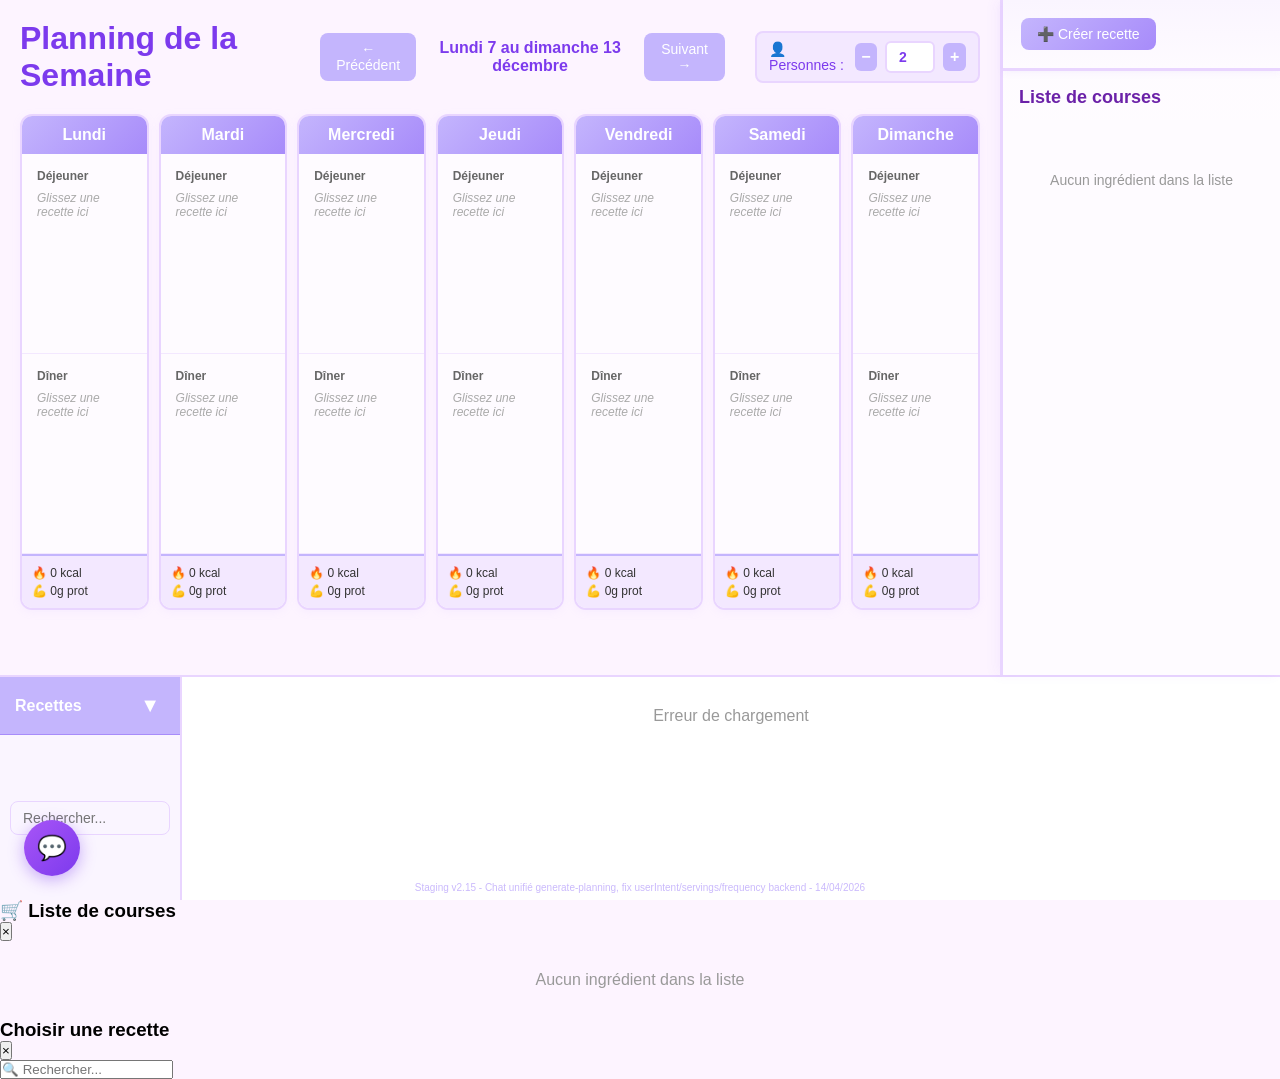
==== commit 5efe7339: "Revert: retour version pré-auth (8f57a01) — auth écrasait le staging" ====
--- a/index.html
+++ b/index.html
@@ -4,30 +4,10 @@
     <meta charset="UTF-8">
     <meta name="viewport" content="width=device-width, initial-scale=1.0">
     <title>Planning de Repas</title>
-    <meta name="deploy-timestamp" content="2026-04-14-00-00">
+    <meta name="deploy-timestamp" content="2026-01-15-14-30">
     <link rel="stylesheet" href="planning.css">
 </head>
 <body>
-    <!-- Login Overlay -->
-    <div id="loginOverlay">
-        <div class="login-box">
-            <h1>Planning de Repas</h1>
-            <p class="login-subtitle">Connectez-vous pour accéder à votre planning</p>
-            <form id="loginForm">
-                <div class="login-field">
-                    <label for="loginUsername">Nom d'utilisateur</label>
-                    <input type="text" id="loginUsername" autocomplete="username" required placeholder="ex: maxime">
-                </div>
-                <div class="login-field">
-                    <label for="loginPassword">Mot de passe</label>
-                    <input type="password" id="loginPassword" autocomplete="current-password" required placeholder="••••••••">
-                </div>
-                <div class="login-error" id="loginError"></div>
-                <button type="submit" id="loginSubmitBtn">Se connecter</button>
-            </form>
-        </div>
-    </div>
-
     <!-- Bouton pour rouvrir la sidebar quand elle est cachée -->
     <button class="show-sidebar-btn" id="showSidebar">▲ Recettes</button>
 
@@ -58,13 +38,7 @@
         <!-- Planning -->
         <main class="planning">
             <div class="planning-header">
-                <div style="display:flex; align-items:center; gap:16px;">
-                    <h1>Planning de la Semaine</h1>
-                    <div class="user-bar">
-                        <span id="currentUsername"></span>
-                        <button id="logoutBtn">Déconnexion</button>
-                    </div>
-                </div>
+                <h1>Planning de la Semaine</h1>
                 <div class="header-controls">
                     <div class="week-navigation">
                         <button class="week-nav-btn" id="prevWeek">← Précédent</button>
@@ -177,12 +151,12 @@
 
                 <div class="form-group">
                     <label for="recipeIngredients">Ingrédients</label>
-                    <textarea id="recipeIngredients" name="ingredients" rows="8" required placeholder="Liste des ingrédients (texte libre)"></textarea>
+                    <textarea id="recipeIngredients" name="ingredients" rows="8" placeholder="Liste des ingrédients (texte libre)"></textarea>
                 </div>
 
                 <div class="form-group">
                     <label for="recipeSteps">Recette</label>
-                    <textarea id="recipeSteps" name="recipe" rows="8" required placeholder="Étapes de préparation"></textarea>
+                    <textarea id="recipeSteps" name="recipe" rows="8" placeholder="Étapes de préparation"></textarea>
                 </div>
 
                 <button type="submit" class="create-recipe-submit-btn">Créer</button>
@@ -250,6 +224,119 @@
         </div>
     </div>
 
+    <!-- Boutons flottants mobile -->
+    <div class="mobile-fabs">
+        <button class="mobile-fab mobile-fab-create" id="mobileFabCreate">✏️</button>
+        <button class="mobile-fab mobile-fab-shopping" id="mobileFabShopping">🛒</button>
+    </div>
+
+    <!-- Popup liste de courses mobile (bottom sheet) -->
+    <div class="mobile-shopping-popup" id="mobileShoppingPopup">
+        <div class="mobile-shopping-sheet">
+            <div class="mobile-shopping-handle"></div>
+            <div class="mobile-shopping-header">
+                <h3>🛒 Liste de courses</h3>
+                <button class="recipe-picker-close" id="closeMobileShoppingPopup">×</button>
+            </div>
+            <div class="mobile-shopping-body" id="mobileShoppingBody">
+                <p style="text-align:center;color:#999;padding:30px 0;">Aucun ingrédient dans la liste</p>
+            </div>
+        </div>
+    </div>
+
+    <!-- Popup sélection recette mobile (bottom sheet) -->
+    <div class="recipe-picker-popup" id="recipePickerPopup">
+        <div class="recipe-picker-sheet">
+            <div class="recipe-picker-handle"></div>
+            <div class="recipe-picker-header">
+                <h3>Choisir une recette</h3>
+                <button class="recipe-picker-close" id="closeRecipePickerPopup">×</button>
+            </div>
+            <div class="recipe-picker-list" id="recipePickerList"></div>
+            <input type="text" class="recipe-picker-search" id="recipePickerSearch" placeholder="🔍 Rechercher..." inputmode="search">
+        </div>
+    </div>
+
+    <!-- Popup Ajout Rapide (Phase 3) -->
+    <div class="quick-add-popup" id="quickAddPopup">
+        <div class="quick-add-popup-content">
+            <div class="quick-add-header">
+                <h2>⚡ Ajouter rapidement</h2>
+                <button class="close-popup" id="closeQuickAddPopup">×</button>
+            </div>
+            <div id="quickAddBody"></div>
+        </div>
+    </div>
+
+    <!-- Chat IA -->
+    <div class="chat-popup" id="chatPopup">
+        <div class="chat-panel">
+            <div class="chat-header">
+                <div class="chat-header-left">
+                    <button class="chat-new-btn" id="chatNewBtn" title="Nouvelle conversation">↺</button>
+                    <span class="chat-avatar">🤖</span>
+                    <div>
+                        <div class="chat-title">Assistant repas</div>
+                        <div class="chat-subtitle">Planning intelligent de ta semaine</div>
+                    </div>
+                </div>
+                <div class="chat-header-actions">
+                    <button class="close-popup" id="closeChatPopup">×</button>
+                </div>
+            </div>
+            <div class="chat-messages" id="chatMessages">
+                <!-- Message de bienvenue injecté par JS (resetChat) -->
+            </div>
+            <!-- Barre recettes imposées (toggle) -->
+            <div class="chat-context-bar" id="chatContextBar" style="display:none;">
+                <div class="chat-context-label">📌 Recettes à inclure cette semaine</div>
+                <div class="chat-recipe-selector">
+                    <input type="text" id="chatRecipeSearch" placeholder="Chercher une recette..." autocomplete="off" style="font-size:16px;">
+                    <div class="chat-recipe-dropdown" id="chatRecipeDropdown"></div>
+                </div>
+                <div class="chat-forced-chips" id="chatForcedChips"></div>
+            </div>
+            <div class="chat-input-area">
+                <button class="chat-pin-btn" id="chatPinBtn" title="Recettes imposées">📌</button>
+                <textarea class="chat-input" id="chatInput" placeholder="Décris tes envies ou donne ton avis..." rows="1" style="font-size:16px;"></textarea>
+                <button class="chat-send-btn" id="chatSendBtn">➤</button>
+            </div>
+        </div>
+    </div>
+    <button class="chat-fab" id="chatFab" title="Assistant IA">💬</button>
+
+    <!-- Popup Modifier Planning Proposé -->
+    <div class="mod-proposal-overlay" id="modProposalOverlay" style="display:none">
+        <div class="mod-proposal-popup">
+            <div class="mod-proposal-header">
+                <h3>✏️ Modifier le planning proposé</h3>
+                <button class="mod-proposal-close" id="closeModProposalBtn">×</button>
+            </div>
+            <div class="mod-proposal-tabs">
+                <button class="mod-tab-btn active" data-tab="manual">📋 Manuel</button>
+                <button class="mod-tab-btn" data-tab="ai">🤖 Chat IA</button>
+            </div>
+            <div class="mod-proposal-content" id="modProposalContent"></div>
+            <div class="mod-proposal-footer">
+                <button class="proposal-act-btn accept" id="applyModProposalBtn">✅ Appliquer les changements</button>
+            </div>
+        </div>
+    </div>
+
+    <!-- Popup Ingrédients des Recettes -->
+    <div class="quick-add-popup" id="recipeIngredientsPopup">
+        <div class="quick-add-popup-content">
+            <div class="quick-add-header">
+                <h2>📖 Ingrédients des recettes</h2>
+                <button class="close-popup" id="closeRecipeIngredientsPopup">×</button>
+            </div>
+            <div style="padding: 10px 18px 0;">
+                <input type="text" id="recipeIngredientsSearch" placeholder="Rechercher un ingrédient..." class="recipe-ing-search">
+            </div>
+            <div id="recipeIngredientsList" style="padding: 10px 18px 20px; max-height: 60vh; overflow-y: auto;"></div>
+        </div>
+    </div>
+
     <!-- Notification popup -->
     <div class="notification-popup" id="notificationPopup">
         <div class="notification-content">
@@ -259,10 +346,133 @@
     </div>
 
     <!-- Version -->
-    <div class="version-info">Version_1</div>
+    <div class="version-info">Staging v2.15 - Chat unifié generate-planning, fix userIntent/servings/frequency backend - 14/04/2026</div>
 
     <script src="config.js"></script>
-    <script src="auth.js"></script>
     <script src="planning.js"></script>
+    <script>
+    // ===== MOBILE LOGIC =====
+    const isMobile = () => window.innerWidth <= 768;
+
+    // --- FAB Créer recette ---
+    document.getElementById('mobileFabCreate').addEventListener('click', () => {
+        document.getElementById('createRecipePopup').classList.add('active');
+    });
+
+    // --- FAB Liste de courses ---
+    document.getElementById('mobileFabShopping').addEventListener('click', () => {
+        // Copier le contenu de shoppingContent dans la popup mobile
+        const src = document.getElementById('shoppingContent').innerHTML;
+        document.getElementById('mobileShoppingBody').innerHTML = src || '<p style="text-align:center;color:#999;padding:30px 0;">Aucun ingrédient dans la liste</p>';
+        document.getElementById('mobileShoppingPopup').classList.add('active');
+    });
+
+    document.getElementById('closeMobileShoppingPopup').addEventListener('click', () => {
+        document.getElementById('mobileShoppingPopup').classList.remove('active');
+    });
+
+    document.getElementById('mobileShoppingPopup').addEventListener('click', (e) => {
+        if (e.target === document.getElementById('mobileShoppingPopup'))
+            document.getElementById('mobileShoppingPopup').classList.remove('active');
+    });
+
+    // --- Picker recettes ---
+    let _pickerSlot = null;
+
+    function openRecipePicker(slot) {
+        _pickerSlot = slot;
+        renderRecipePicker('');
+        document.getElementById('recipePickerSearch').value = '';
+        document.getElementById('recipePickerPopup').classList.add('active');
+    }
+
+    function renderRecipePicker(query) {
+        const list = document.getElementById('recipePickerList');
+        const filtered = (typeof recipes !== 'undefined' ? recipes : []).filter(r =>
+            r.name.toLowerCase().includes(query.toLowerCase())
+        );
+        list.innerHTML = filtered.map(r => `
+            <div class="recipe-picker-item" data-id="${r.id}" data-name="${r.name}">
+                <div class="recipe-picker-item-name">${r.name}</div>
+                <div class="recipe-picker-item-tags">${(r.tags || []).join(', ')}</div>
+            </div>
+        `).join('');
+
+        list.querySelectorAll('.recipe-picker-item').forEach(el => {
+            el.addEventListener('click', () => {
+                const recipeId = el.dataset.id;
+                const recipeName = el.dataset.name;
+                document.getElementById('recipePickerPopup').classList.remove('active');
+                if (_pickerSlot) simulateDrop(_pickerSlot, recipeId, recipeName);
+            });
+        });
+    }
+
+    document.getElementById('recipePickerSearch').addEventListener('input', (e) => {
+        renderRecipePicker(e.target.value);
+    });
+
+    document.getElementById('closeRecipePickerPopup').addEventListener('click', () => {
+        document.getElementById('recipePickerPopup').classList.remove('active');
+    });
+
+    // Simuler un drop depuis le picker
+    async function simulateDrop(slot, recipeId, recipeName) {
+        const day = slot.dataset.day;
+        const meal = slot.dataset.meal;
+        const mealContent = slot.querySelector('.meal-content');
+
+        mealContent.innerHTML = `<div class="planned-recipe"><span class="recipe-name-text">${recipeName}</span></div>`;
+
+        try {
+            const date = getDateForDay(day);
+            const response = await fetch(`${API_URL}/api/planning`, {
+                method: 'POST',
+                headers: { 'Content-Type': 'application/json' },
+                body: JSON.stringify({
+                    day, date, meal: meal,
+                    recipeId, week: currentWeek, year: currentYear,
+                    servings: defaultServings
+                })
+            });
+            const data = await response.json();
+            if (data.success && data.record) {
+                const recordId = data.record.id;
+                mealContent.innerHTML = `
+                    <div class="planned-recipe" data-record-id="${recordId}" data-recipe-id="${recipeId}">
+                        <span class="recipe-name-text">${recipeName} <span class="servings-indicator">👤 × ${defaultServings}</span></span>
+                        <button class="delete-recipe-btn" data-record-id="${recordId}">×</button>
+                    </div>`;
+                const deleteBtn = mealContent.querySelector('.delete-recipe-btn');
+                deleteBtn.addEventListener('click', (e) => {
+                    e.stopPropagation();
+                    deleteRecipeFromPlanning(recordId, slot);
+                });
+                const plannedDiv = mealContent.querySelector('.planned-recipe');
+                plannedDiv.addEventListener('click', () => {
+                    const recipe = (window.recipes || []).find(r => r.id === recipeId);
+                    if (recipe) showRecipePopup(recipe, { id: recordId, servings: defaultServings });
+                });
+                // Ajouter les ingrédients à la liste de courses
+                const recipeObj = (typeof recipes !== 'undefined' ? recipes : []).find(r => r.id === recipeId);
+                if (recipeObj && typeof addIngredientsToShoppingList === 'function') {
+                    await addIngredientsToShoppingList(recipeObj, defaultServings);
+                }
+            }
+        } catch(err) {
+            console.error('Erreur ajout recette mobile:', err);
+        }
+    }
+
+    // --- Tap sur slot vide → ouvrir picker (mobile uniquement) ---
+    document.getElementById('calendar').addEventListener('click', (e) => {
+        if (!isMobile()) return;
+        const slot = e.target.closest('.meal-slot');
+        if (!slot) return;
+        // Si le slot contient déjà une recette, laisser le click normal gérer
+        if (slot.querySelector('.planned-recipe')) return;
+        openRecipePicker(slot);
+    });
+    </script>
 </body>
 </html>
--- a/planning.css
+++ b/planning.css
@@ -1,4 +1,4 @@
-/* Planning de Repas - v3.11.3-beta */
+/* Planning de Repas - v3.11.5-beta */
 * {
     margin: 0;
     padding: 0;
@@ -21,11 +21,11 @@
         "recipes recipes";
 }
 
-/* ===== SIDEBAR RECETTES (EN BAS - 1/5 de l'écran) ===== */
+/* ===== SIDEBAR RECETTES (EN BAS - 25% de l'écran) ===== */
 .sidebar {
     grid-area: recipes;
-    height: 20vh;
-    min-height: 20vh;
+    height: 25vh; /* Version_1: 25% de la hauteur */
+    min-height: 25vh;
     background: #ffffff;
     border-top: 2px solid #e9d5ff;
     display: flex;
@@ -114,7 +114,7 @@
     overflow-y: hidden;
     padding: 10px;
     display: grid;
-    grid-template-rows: 1fr 1fr 1fr;
+    grid-template-rows: 1fr 1fr; /* Version_1: 2 lignes au lieu de 3 */
     grid-auto-flow: column;
     gap: 10px;
     align-items: stretch;
@@ -127,8 +127,10 @@
     cursor: grab;
     border: 2px solid transparent;
     transition: all 0.2s;
-    min-width: 200px;
+    width: 200px; /* Version_1: Taille fixe au lieu de min-width */
+    height: 80px; /* Version_1: Hauteur fixe */
     flex-shrink: 0;
+    overflow: hidden; /* Version_1: Empêcher le débordement */
 }
 
 .recipe-item:hover {
@@ -144,6 +146,14 @@
 .recipe-name {
     font-weight: bold;
     margin-bottom: 4px;
+    /* Version_1: Limiter à 2 lignes */
+    display: -webkit-box;
+    -webkit-line-clamp: 2;
+    -webkit-box-orient: vertical;
+    overflow: hidden;
+    text-overflow: ellipsis;
+    line-height: 1.3;
+    max-height: 2.6em; /* 2 lignes × 1.3 line-height */
 }
 
 .recipe-tags {
@@ -162,11 +172,15 @@
     grid-area: planning;
     padding: 20px;
     overflow-y: auto;
-    max-height: 80vh; /* Fixed height: 1 - 1/5 sidebar = 80% */
+    height: 70vh; /* Version_1: 70% de la hauteur */
+    max-height: 70vh;
+    display: flex; /* Version_1: Flexbox pour répartir l'espace */
+    flex-direction: column;
 }
 
 .sidebar.collapsed ~ .planning {
-    max-height: 100vh; /* Full height when sidebar is collapsed */
+    height: 95vh; /* Version_1: Presque tout l'écran quand sidebar cachée */
+    max-height: 95vh;
 }
 
 .planning-header {
@@ -174,6 +188,7 @@
     justify-content: space-between;
     align-items: center;
     margin-bottom: 20px;
+    flex-shrink: 0; /* Version_1: Ne pas rétrécir */
 }
 
 .planning h1 {
@@ -289,6 +304,8 @@
     display: grid;
     grid-template-columns: repeat(7, 1fr);
     gap: 10px;
+    flex: 1; /* Version_1: Prendre tout l'espace restant */
+    min-height: 0; /* Version_1: Permettre au grid de rétrécir si nécessaire */
 }
 
 .day-column {
@@ -297,6 +314,9 @@
     overflow: hidden;
     border: 2px solid #e9d5ff;
     box-shadow: 0 2px 8px rgba(196, 181, 253, 0.1);
+    display: flex; /* Version_1: Flexbox pour étirer le contenu */
+    flex-direction: column;
+    height: 100%; /* Version_1: Prendre toute la hauteur disponible */
 }
 
 .day-header {
@@ -305,14 +325,17 @@
     padding: 10px;
     text-align: center;
     font-weight: bold;
+    flex-shrink: 0; /* Version_1: Ne pas rétrécir, garder sa taille */
 }
 
 .meal-slot {
     padding: 15px;
-    min-height: 100px;
+    flex: 1; /* Version_1: S'étirer pour remplir l'espace disponible */
+    min-height: 80px; /* Version_1: Hauteur minimum pour éviter trop petit */
     border-bottom: 1px solid #f3e8ff;
     background: #fefbff;
     position: relative;
+    overflow: hidden; /* Version_1: Couper le texte qui dépasse */
 }
 
 .meal-slot:last-child {
@@ -409,12 +432,13 @@
 /* ===== RIGHT SIDEBAR (Bot & Shopping) ===== */
 .right-sidebar {
     grid-area: shopping;
-    width: 260px;
-    background: white;
-    border-left: 2px solid #e9d5ff;
+    width: 280px; /* Version_1: Un peu plus large */
+    background: linear-gradient(to bottom, #fefbff 0%, #ffffff 100%); /* Version_1: Dégradé subtil */
+    border-left: 3px solid #e9d5ff;
     display: flex;
     flex-direction: column;
     max-height: 80vh; /* Fixed height: 1 - 1/5 sidebar = 80% */
+    box-shadow: -4px 0 12px rgba(124, 58, 237, 0.05); /* Version_1: Shadow subtile */
 }
 
 .sidebar.collapsed ~ .right-sidebar {
@@ -555,11 +579,12 @@
 }
 
 .shopping-header {
-    padding: 15px;
-    border-bottom: 1px solid #e9d5ff;
+    padding: 18px;
+    border-bottom: 3px solid #e9d5ff;
     display: flex;
     gap: 10px;
-    background: #fefbff;
+    background: linear-gradient(to bottom, #faf5ff 0%, #fefbff 100%); /* Version_1: Dégradé */
+    box-shadow: 0 2px 8px rgba(124, 58, 237, 0.05);
 }
 
 .generate-list-btn, .export-list-btn, .settings-btn, .clear-list-btn {
@@ -643,7 +668,8 @@
 .shopping-content {
     flex: 1;
     overflow-y: auto;
-    padding: 15px;
+    padding: 12px; /* Version_1: Compact */
+    background: #fefbff; /* Version_1: Background subtil */
 }
 
 .empty-shopping {
@@ -658,25 +684,31 @@
 }
 
 .shopping-list h3 {
-    font-size: 16px;
+    font-size: 14px; /* Version_1: Très compact */
+    color: white; /* Version_1: Texte blanc */
+    background: linear-gradient(135deg, #c4b5fd 0%, #a78bfa 100%); /* Version_1: Dégradé */
+    margin-bottom: 8px; /* Version_1: Très réduit */
+    padding: 8px; /* Version_1: Très réduit */
+    border-radius: 8px;
+    font-weight: 700;
+    text-align: center;
+    box-shadow: 0 4px 12px rgba(124, 58, 237, 0.2);
+}
+
+.shopping-category {
+    margin-bottom: 10px; /* Version_1: Très réduit */
+}
+
+.shopping-category h4 {
+    font-size: 12px; /* Version_1: Très compact - titres catégories */
     color: #7c3aed;
-    margin-bottom: 15px;
-    padding-bottom: 10px;
-    border-bottom: 2px solid #c4b5fd;
-}
-
-.shopping-category {
-    margin-bottom: 20px;
-}
-
-.shopping-category h4 {
-    font-size: 14px;
-    color: #7c3aed;
-    background: #f3e8ff;
-    padding: 8px 12px;
-    border-radius: 8px;
-    margin-bottom: 8px;
-    font-weight: 600;
+    background: linear-gradient(to right, #f3e8ff 0%, #faf5ff 100%); /* Version_1: Dégradé horizontal */
+    padding: 5px 8px; /* Version_1: Très réduit */
+    border-radius: 6px;
+    margin-bottom: 5px; /* Version_1: Très réduit */
+    font-weight: 700;
+    border: 1px solid #e9d5ff; /* Version_1: Border plus fine */
+    box-shadow: 0 1px 3px rgba(124, 58, 237, 0.08);
 }
 
 .shopping-category ul {
@@ -685,19 +717,190 @@
 }
 
 .shopping-category li {
-    padding: 8px 12px;
-    margin-bottom: 6px;
-    background: #fefbff;
-    border-left: 3px solid #c4b5fd;
-    font-size: 13px;
-    color: #4a4a4a;
-    border-radius: 4px;
+    padding: 8px 12px; /* Version_1: Compact */
+    margin-bottom: 5px; /* Version_1: Compact */
+    background: white; /* Version_1: Background blanc */
+    border-left: 4px solid #c4b5fd; /* Version_1: Border plus épaisse */
+    font-size: 14px; /* Version_1: Compact */
+    font-family: -apple-system, BlinkMacSystemFont, "Segoe UI", Roboto, "Helvetica Neue", Arial, sans-serif; /* Version_1: Police système moderne */
+    color: #333;
+    border-radius: 6px;
     transition: all 0.2s;
+    box-shadow: 0 2px 4px rgba(124, 58, 237, 0.05);
+    line-height: 1.4; /* Version_1: Compact */
+}
+
+.shopping-category li strong {
+    color: #7c3aed; /* Version_1: Quantité en violet */
+    font-weight: 600;
+    font-size: 14px; /* Version_1: Compact */
+    margin-right: 4px; /* Version_1: Petit espace après la quantité */
+}
+
+.shopping-category li:hover {
+    background: #faf5ff; /* Version_1: Hover effect */
+    border-left-color: #a78bfa;
+    transform: translateX(3px);
+    box-shadow: 0 3px 8px rgba(124, 58, 237, 0.12);
 }
 
 .shopping-category li:hover {
     background: #f3e8ff;
     transform: translateX(2px);
+}
+
+/* ===== SHOPPING LIST HEADER + COPY BTN ===== */
+.shopping-list-header {
+    display: flex;
+    align-items: center;
+    justify-content: space-between;
+    background: linear-gradient(135deg, #c4b5fd 0%, #a78bfa 100%);
+    border-radius: 8px;
+    padding: 8px 10px;
+    margin-bottom: 8px;
+    box-shadow: 0 4px 12px rgba(124, 58, 237, 0.2);
+}
+
+.shopping-list-header h3 {
+    font-size: 14px;
+    color: white;
+    font-weight: 700;
+    margin: 0;
+}
+
+.shopping-copy-btn {
+    background: rgba(255, 255, 255, 0.25);
+    border: 1px solid rgba(255, 255, 255, 0.5);
+    border-radius: 6px;
+    padding: 4px 8px;
+    font-size: 15px;
+    cursor: pointer;
+    transition: background 0.2s;
+    line-height: 1;
+}
+
+.shopping-copy-btn:hover {
+    background: rgba(255, 255, 255, 0.4);
+}
+
+/* ===== SHOPPING ITEM (Phase 2: +/- qty + move) ===== */
+.shopping-item {
+    display: flex;
+    align-items: center;
+    gap: 8px;
+    padding: 6px 8px;
+    margin-bottom: 5px;
+    background: white;
+    border-left: 4px solid #c4b5fd;
+    border-radius: 6px;
+    box-shadow: 0 2px 4px rgba(124, 58, 237, 0.05);
+    transition: all 0.2s;
+}
+
+.shopping-item:hover {
+    background: #faf5ff;
+    border-left-color: #a78bfa;
+}
+
+.item-qty-controls {
+    display: flex;
+    align-items: center;
+    gap: 4px;
+    flex-shrink: 0;
+}
+
+.qty-btn {
+    width: 22px;
+    height: 22px;
+    border: 1px solid #e9d5ff;
+    border-radius: 4px;
+    background: #f3e8ff;
+    color: #7c3aed;
+    font-size: 14px;
+    font-weight: 700;
+    cursor: pointer;
+    display: flex;
+    align-items: center;
+    justify-content: center;
+    line-height: 1;
+    padding: 0;
+    transition: background 0.15s;
+}
+
+.qty-btn:hover {
+    background: #e9d5ff;
+}
+
+.qty-value {
+    font-size: 13px;
+    font-weight: 600;
+    color: #7c3aed;
+    min-width: 45px;
+    text-align: center;
+}
+
+.item-name {
+    flex: 1;
+    font-size: 13px;
+    color: #333;
+}
+
+/* ===== SHOPPING À VÉRIFIER / EN STOCK SECTION ===== */
+.shopping-a-verifier {
+    margin-top: 12px;
+    border-radius: 8px;
+    border: 2px dashed #f59e0b;
+    background: #fffbeb;
+    padding: 10px;
+}
+
+.a-verifier-header {
+    font-size: 12px;
+    font-weight: 700;
+    color: #b45309;
+    margin-bottom: 8px;
+    letter-spacing: 0.3px;
+}
+
+.shopping-a-verifier ul {
+    list-style: none;
+    padding: 0;
+}
+
+.shopping-stock-item {
+    display: flex;
+    align-items: center;
+    gap: 8px;
+    padding: 6px 10px;
+    margin-bottom: 4px;
+    background: white;
+    border-left: 3px solid #f59e0b;
+    font-size: 13px;
+    color: #78716c;
+    border-radius: 5px;
+    line-height: 1.4;
+}
+
+.item-from-stock-btn {
+    flex-shrink: 0;
+    background: none;
+    border: 1px solid #f59e0b;
+    border-radius: 4px;
+    color: #b45309;
+    font-size: 13px;
+    cursor: pointer;
+    padding: 2px 6px;
+    transition: background 0.15s;
+}
+
+.item-from-stock-btn:hover {
+    background: #fef3c7;
+}
+
+.stock-qty {
+    font-weight: 600;
+    color: #b45309;
+    flex-shrink: 0;
 }
 
 /* ===== SHOPPING HISTORY ===== */
@@ -819,56 +1022,78 @@
 }
 
 .popup-content {
-    background: white;
-    padding: 30px;
-    border-radius: 16px;
-    max-width: 900px; /* v3.6: Wider for 2 columns */
+    background: linear-gradient(to bottom, #fefbff 0%, #ffffff 100%); /* Version_1: Dégradé subtil */
+    padding: 40px;
+    border-radius: 20px;
+    max-width: 1080px; /* Version_1: Agrandie de 20% (900px -> 1080px) */
     max-height: 85vh;
     overflow-y: auto;
     position: relative;
-    box-shadow: 0 10px 40px rgba(124, 58, 237, 0.2);
-    border: 2px solid #e9d5ff;
+    box-shadow: 0 20px 60px rgba(124, 58, 237, 0.15);
+    border: 3px solid #e9d5ff;
 }
 
 .close-popup {
     position: absolute;
-    top: 10px;
+    top: 15px;
     right: 15px;
-    background: none;
+    background: #f3e8ff; /* Version_1: Background pastel */
     border: none;
-    font-size: 30px;
-    cursor: pointer;
-    color: #999;
+    font-size: 24px;
+    cursor: pointer;
+    color: #7c3aed;
+    width: 40px;
+    height: 40px;
+    border-radius: 50%;
+    display: flex;
+    align-items: center;
+    justify-content: center;
+    transition: all 0.2s;
 }
 
 .close-popup:hover {
+    background: #e9d5ff;
+    transform: scale(1.1);
+}
+
+#popupTitle {
+    margin-bottom: 30px;
+    color: white;
+    background: linear-gradient(135deg, #c4b5fd 0%, #a78bfa 100%); /* Version_1: Dégradé comme les headers */
+    padding: 20px;
+    border-radius: 12px;
+    font-size: 28px;
+    text-align: center;
+    box-shadow: 0 4px 12px rgba(124, 58, 237, 0.2);
+}
+
+#popupBody {
+    line-height: 1.8;
     color: #333;
 }
 
-#popupTitle {
-    margin-bottom: 20px;
-    color: #7c3aed;
-}
-
-#popupBody {
-    line-height: 1.6;
-}
-
 .popup-section {
-    margin-bottom: 15px;
+    margin-bottom: 25px;
+    background: #faf5ff; /* Version_1: Background pastel subtil */
+    padding: 20px;
+    border-radius: 12px;
+    border: 2px solid #f3e8ff;
 }
 
 .popup-section strong {
     display: block;
-    margin-bottom: 5px;
-    color: #333;
+    margin-bottom: 12px;
+    color: #7c3aed;
+    font-size: 18px;
+    font-weight: 700;
 }
 
 /* ===== POPUP 2 COLONNES (v3.6) ===== */
 .popup-two-columns {
     display: grid;
     grid-template-columns: 1fr 1fr;
-    gap: 30px;
+    gap: 40px;
+    margin-top: 20px;
 }
 
 .popup-left-column,
@@ -876,8 +1101,12 @@
     min-width: 0; /* Prevent overflow */
 }
 
+.popup-left-column {
+    /* Version_1: Style pour la colonne gauche */
+}
+
 .popup-right-column {
-    border-left: 2px solid #e9d5ff;
+    border-left: 3px solid #e9d5ff;
     padding-left: 30px;
 }
 
@@ -888,15 +1117,31 @@
 }
 
 .recipe-steps li {
-    margin-bottom: 15px;
-    padding-left: 0;
-    line-height: 1.6;
+    margin-bottom: 20px;
+    padding: 15px;
+    padding-left: 50px; /* Version_1: Espace pour le numéro */
+    line-height: 1.8;
+    background: white; /* Version_1: Background blanc */
+    border-radius: 8px;
+    border: 2px solid #f3e8ff;
+    position: relative;
+    box-shadow: 0 2px 4px rgba(124, 58, 237, 0.05);
 }
 
 .recipe-steps li strong {
-    display: inline;
-    color: #7c3aed;
-    margin-right: 8px;
+    position: absolute; /* Version_1: Numéro positionné en absolu */
+    left: 15px;
+    top: 15px;
+    background: linear-gradient(135deg, #c4b5fd 0%, #a78bfa 100%);
+    color: white;
+    width: 28px;
+    height: 28px;
+    border-radius: 50%;
+    display: flex;
+    align-items: center;
+    justify-content: center;
+    font-size: 14px;
+    font-weight: 700;
 }
 
 /* Popup Servings Control */
@@ -1214,6 +1459,164 @@
 
 .settings-info-btn:hover {
     background: #a78bfa;
+}
+
+/* ===== SHOPPING HEADER BUTTONS ===== */
+.shopping-header-btns {
+    display: flex;
+    align-items: center;
+    gap: 6px;
+}
+
+.shopping-quick-add-btn {
+    background: rgba(255, 255, 255, 0.25);
+    border: 1px solid rgba(255, 255, 255, 0.5);
+    border-radius: 6px;
+    padding: 4px 9px;
+    font-size: 12px;
+    font-weight: 600;
+    color: white;
+    cursor: pointer;
+    transition: background 0.2s;
+    white-space: nowrap;
+}
+
+.shopping-quick-add-btn:hover {
+    background: rgba(255, 255, 255, 0.4);
+}
+
+/* ===== ITEM TO STOCK BUTTON (text label) ===== */
+.item-to-stock-btn {
+    flex-shrink: 0;
+    background: none;
+    border: 1px solid #e5e7eb;
+    border-radius: 4px;
+    color: #9ca3af;
+    font-size: 10px;
+    font-weight: 600;
+    cursor: pointer;
+    padding: 2px 5px;
+    transition: all 0.15s;
+    white-space: nowrap;
+}
+
+.item-to-stock-btn:hover {
+    color: #f59e0b;
+    border-color: #f59e0b;
+    background: #fffbeb;
+}
+
+/* ===== QUICK ADD POPUP (Phase 3) ===== */
+.quick-add-popup {
+    display: none;
+    position: fixed;
+    inset: 0;
+    background: rgba(0, 0, 0, 0.5);
+    z-index: 1000;
+    align-items: center;
+    justify-content: center;
+}
+
+.quick-add-popup.active {
+    display: flex;
+}
+
+.quick-add-popup-content {
+    background: white;
+    border-radius: 16px;
+    width: 90%;
+    max-width: 520px;
+    max-height: 85vh;
+    overflow-y: auto;
+    box-shadow: 0 20px 60px rgba(0, 0, 0, 0.3);
+}
+
+.quick-add-header {
+    display: flex;
+    align-items: center;
+    justify-content: space-between;
+    padding: 16px 20px 12px;
+    border-bottom: 1px solid #f3e8ff;
+    position: sticky;
+    top: 0;
+    background: white;
+    z-index: 1;
+}
+
+.quick-add-header h2 {
+    font-size: 17px;
+    color: #7c3aed;
+    margin: 0;
+}
+
+.quick-add-section {
+    padding: 14px 18px;
+    border-bottom: 1px solid #f9f5ff;
+}
+
+.quick-add-category {
+    font-size: 13px;
+    font-weight: 700;
+    color: #7c3aed;
+    margin: 0 0 10px;
+}
+
+.quick-add-grid {
+    display: flex;
+    flex-wrap: wrap;
+    gap: 8px;
+}
+
+.quick-add-item {
+    background: #f3e8ff;
+    border: 2px solid transparent;
+    border-radius: 20px;
+    padding: 6px 14px;
+    font-size: 13px;
+    color: #4c1d95;
+    cursor: pointer;
+    transition: all 0.15s;
+    display: flex;
+    align-items: center;
+    gap: 5px;
+}
+
+.quick-add-item:hover {
+    background: #e9d5ff;
+    border-color: #a78bfa;
+}
+
+.quick-add-item.already-added {
+    background: #d1fae5;
+    border-color: #34d399;
+    color: #065f46;
+}
+
+.quick-add-check {
+    font-size: 12px;
+    font-weight: 700;
+}
+
+@media (max-width: 768px) {
+    .quick-add-popup-content {
+        width: 100%;
+        max-width: 100%;
+        max-height: 90vh;
+        border-radius: 20px 20px 0 0;
+        position: fixed;
+        bottom: 0;
+        left: 0;
+        right: 0;
+    }
+
+    .quick-add-popup {
+        align-items: flex-end;
+    }
+
+    .quick-add-item {
+        font-size: 14px;
+        padding: 8px 16px;
+    }
 }
 
 .settings-shopping-list {
@@ -1715,135 +2118,1863 @@
     box-shadow: 0 4px 12px rgba(245, 158, 11, 0.4);
 }
 
-/* ===== LOGIN OVERLAY ===== */
-
-#loginOverlay {
+/* ===== BOUTONS FLOTTANTS MOBILE (FABs) ===== */
+.mobile-fabs {
     display: none;
-    position: fixed;
-    inset: 0;
-    background: linear-gradient(135deg, #f5f0ff 0%, #ede8ff 100%);
-    z-index: 10000;
-    align-items: center;
-    justify-content: center;
-}
-
-#loginOverlay.active {
-    display: flex;
-}
-
-.login-box {
-    background: white;
-    border-radius: 16px;
-    padding: 40px 48px;
-    width: 100%;
-    max-width: 400px;
-    box-shadow: 0 8px 32px rgba(139, 92, 246, 0.15);
-}
-
-.login-box h1 {
-    font-size: 22px;
-    font-weight: 700;
-    color: #4c1d95;
-    margin: 0 0 8px 0;
-    text-align: center;
-}
-
-.login-box .login-subtitle {
-    text-align: center;
-    color: #7c3aed;
-    font-size: 14px;
-    margin-bottom: 28px;
-}
-
-.login-field {
-    margin-bottom: 16px;
-}
-
-.login-field label {
+}
+
+@media (max-width: 768px) {
+
+    /* ===== LAYOUT GÉNÉRAL ===== */
+    body {
+        overflow-y: auto;
+        overflow-x: hidden;
+    }
+
+    .container {
+        display: flex;
+        flex-direction: column;
+        height: auto;
+        min-height: 100vh;
+    }
+
+    /* Masquer sidebar recettes et right sidebar sur mobile */
+    .sidebar,
+    .sidebar.collapsed,
+    .right-sidebar,
+    .show-sidebar-btn {
+        display: none !important;
+    }
+
+    /* ===== PLANNING ZONE ===== */
+    .planning {
+        order: 1;
+        height: auto;
+        max-height: none;
+        overflow: visible;
+        padding: 12px 12px 100px; /* padding bas pour les FABs */
+    }
+
+    .sidebar.collapsed ~ .planning {
+        height: auto;
+        max-height: none;
+    }
+
+    /* ===== HEADER COMPACT ===== */
+    .planning-header {
+        flex-direction: row;
+        align-items: center;
+        justify-content: space-between;
+        gap: 8px;
+        margin-bottom: 14px;
+    }
+
+    /* Masquer le titre sur mobile */
+    .planning h1 {
+        display: none;
+    }
+
+    .header-controls {
+        display: flex;
+        align-items: center;
+        gap: 8px;
+        flex: 1;
+        justify-content: space-between;
+    }
+
+    .week-navigation {
+        gap: 6px;
+    }
+
+    .week-nav-btn {
+        padding: 4px 8px;
+        font-size: 11px;
+    }
+
+    .week-display {
+        min-width: 80px;
+        font-size: 13px;
+        font-weight: bold;
+    }
+
+    /* Portions : masquer le label, garder juste 👤 + chiffre + boutons */
+    .servings-control {
+        padding: 5px 8px;
+        gap: 5px;
+    }
+
+    .servings-control label {
+        display: none;
+    }
+
+    .servings-control::before {
+        content: '👤';
+        font-size: 14px;
+    }
+
+    #servingsInput {
+        width: 32px;
+        font-size: 13px;
+        padding: 3px;
+    }
+
+    /* ===== GRILLE : UN JOUR PAR LIGNE, 2 SLOTS CÔTE À CÔTE ===== */
+    .calendar-grid {
+        display: flex;
+        flex-direction: column;
+        gap: 8px;
+        min-width: unset;
+    }
+
+    .day-column {
+        width: 100%;
+        height: auto;
+        display: grid;
+        grid-template-columns: 1fr 1fr;
+        grid-template-rows: auto 1fr auto;
+        border-radius: 10px;
+    }
+
+    /* Header jour : pleine largeur */
+    .day-header {
+        grid-column: 1 / -1;
+        padding: 8px 12px;
+        text-align: left;
+        font-size: 13px;
+    }
+
+    /* Slots côte à côte */
+    .meal-slot {
+        min-height: 72px;
+        padding: 8px 10px;
+        border-bottom: none;
+        flex: none;
+    }
+
+    /* Séparateur vertical entre les 2 slots */
+    .meal-slot:first-of-type {
+        border-right: 1px solid #f3e8ff;
+    }
+
+    .meal-slot:last-of-type {
+        border-right: none;
+    }
+
+    /* Résumé nutritionnel : pleine largeur, compact */
+    .day-summary {
+        grid-column: 1 / -1;
+        border-top: 1px solid #f3e8ff;
+        padding: 5px 8px;
+    }
+
+    .summary-content {
+        flex-direction: row;
+        gap: 8px;
+        justify-content: center;
+        flex-wrap: wrap;
+    }
+
+    .summary-line {
+        font-size: 10px;
+    }
+
+    .meal-label {
+        font-size: 10px;
+        margin-bottom: 5px;
+    }
+
+    /* Remplacer "Glissez une recette ici" par "Appuyer pour ajouter" sur mobile */
+    .empty-slot {
+        font-size: 0;
+        line-height: 0;
+    }
+
+    .empty-slot::after {
+        content: '+ Appuyer pour ajouter';
+        display: block;
+        font-size: 11px;
+        line-height: normal;
+        color: #c4b5fd;
+        font-style: italic;
+    }
+
+    .planned-recipe {
+        font-size: 12px;
+        padding: 6px 8px;
+    }
+
+    /* Indication tap sur slot vide */
+    .meal-slot.empty-tap-hint .meal-content::after {
+        content: '+ Ajouter';
+        display: block;
+        color: #c4b5fd;
+        font-size: 11px;
+        font-style: italic;
+        margin-top: 4px;
+    }
+
+    /* ===== BOUTONS FLOTTANTS ===== */
+    .mobile-fabs {
+        display: flex;
+        flex-direction: column;
+        gap: 12px;
+        position: fixed;
+        bottom: 24px;
+        right: 20px;
+        z-index: 500;
+    }
+
+    .mobile-fab {
+        width: 52px;
+        height: 52px;
+        border-radius: 50%;
+        border: none;
+        cursor: pointer;
+        font-size: 22px;
+        display: flex;
+        align-items: center;
+        justify-content: center;
+        box-shadow: 0 4px 16px rgba(124, 58, 237, 0.3);
+        transition: transform 0.15s, box-shadow 0.15s;
+    }
+
+    .mobile-fab:active {
+        transform: scale(0.93);
+    }
+
+    .mobile-fab-shopping {
+        background: linear-gradient(135deg, #c4b5fd 0%, #a78bfa 100%);
+        color: white;
+    }
+
+    .mobile-fab-create {
+        background: linear-gradient(135deg, #34d399 0%, #10b981 100%);
+        color: white;
+    }
+
+    /* ===== POPUP LISTE DE COURSES MOBILE ===== */
+    .mobile-shopping-popup {
+        display: none;
+        position: fixed;
+        inset: 0;
+        background: rgba(0,0,0,0.4);
+        z-index: 2000;
+        align-items: flex-end;
+    }
+
+    .mobile-shopping-popup.active {
+        display: flex;
+    }
+
+    .mobile-shopping-sheet {
+        background: white;
+        width: 100%;
+        max-height: 80vh;
+        border-radius: 20px 20px 0 0;
+        display: flex;
+        flex-direction: column;
+        overflow: hidden;
+        padding-bottom: env(safe-area-inset-bottom);
+    }
+
+    .mobile-shopping-handle {
+        width: 40px;
+        height: 4px;
+        background: #e9d5ff;
+        border-radius: 2px;
+        margin: 12px auto 8px;
+        flex-shrink: 0;
+    }
+
+    .mobile-shopping-header {
+        display: flex;
+        align-items: center;
+        justify-content: space-between;
+        padding: 8px 20px 14px;
+        border-bottom: 1px solid #f3e8ff;
+        flex-shrink: 0;
+    }
+
+    .mobile-shopping-header h3 {
+        font-size: 17px;
+        font-weight: 700;
+        color: #6b21a8;
+    }
+
+    .mobile-shopping-body {
+        flex: 1;
+        overflow-y: auto;
+        padding: 12px 20px;
+    }
+
+    /* ===== POPUP SÉLECTION RECETTE MOBILE ===== */
+    .recipe-picker-popup {
+        display: none;
+        position: fixed;
+        inset: 0;
+        background: rgba(0,0,0,0.4);
+        z-index: 3500;
+        align-items: flex-end;
+    }
+
+    .recipe-picker-popup.active {
+        display: flex;
+    }
+
+    .recipe-picker-sheet {
+        background: white;
+        width: 100%;
+        max-height: 85vh;
+        border-radius: 20px 20px 0 0;
+        display: flex;
+        flex-direction: column;
+        overflow: hidden;
+        padding-bottom: env(safe-area-inset-bottom);
+    }
+
+    .recipe-picker-handle {
+        width: 40px;
+        height: 4px;
+        background: #e9d5ff;
+        border-radius: 2px;
+        margin: 12px auto 8px;
+        flex-shrink: 0;
+    }
+
+    .recipe-picker-header {
+        display: flex;
+        align-items: center;
+        justify-content: space-between;
+        padding: 4px 20px 12px;
+        border-bottom: 1px solid #f3e8ff;
+        flex-shrink: 0;
+    }
+
+    .recipe-picker-header h3 {
+        font-size: 16px;
+        font-weight: 700;
+        color: #6b21a8;
+    }
+
+    .recipe-picker-close {
+        background: none;
+        border: none;
+        font-size: 24px;
+        color: #999;
+        cursor: pointer;
+        padding: 4px;
+        line-height: 1;
+    }
+
+    .recipe-picker-list {
+        flex: 1;
+        overflow-y: auto;
+        padding: 8px 16px;
+        display: flex;
+        flex-direction: column;
+        gap: 8px;
+    }
+
+    .recipe-picker-search {
+        margin: 8px 16px 16px;
+        padding: 10px 14px;
+        border: 1px solid #e9d5ff;
+        border-radius: 8px;
+        font-size: 14px;
+        outline: none;
+        background: #faf5ff;
+        flex-shrink: 0;
+        width: calc(100% - 32px);
+    }
+
+    .recipe-picker-search:focus {
+        border-color: #c4b5fd;
+        background: #fff;
+    }
+
+    .recipe-picker-item {
+        padding: 12px 14px;
+        background: #faf5ff;
+        border-radius: 10px;
+        border: 2px solid transparent;
+        cursor: pointer;
+        transition: all 0.15s;
+    }
+
+    .recipe-picker-item:active {
+        background: #f3e8ff;
+        border-color: #c4b5fd;
+        transform: scale(0.98);
+    }
+
+    .recipe-picker-item-name {
+        font-weight: 600;
+        font-size: 14px;
+        color: #1f2937;
+        margin-bottom: 3px;
+    }
+
+    .recipe-picker-item-tags {
+        font-size: 11px;
+        color: #9ca3af;
+    }
+
+    /* ===== POPUPS EXISTANTES : PLEIN ÉCRAN ===== */
+    .recipe-popup,
+    .history-popup,
+    .shopping-settings-popup,
+    .create-recipe-popup,
+    .modify-recipe-popup {
+        align-items: flex-start;
+        justify-content: flex-start;
+        padding: 0;
+    }
+
+    .history-popup {
+        padding-left: 0;
+    }
+
+    .popup-content {
+        width: 100%;
+        max-width: 100%;
+        height: 100vh;
+        max-height: 100vh;
+        border-radius: 0;
+        padding: 20px 16px;
+        margin: 0;
+        overflow-y: auto;
+    }
+
+    .history-popup-content {
+        width: 100%;
+        height: 100vh;
+        max-height: 100vh;
+        border-radius: 0;
+        padding: 20px 16px;
+        overflow-y: auto;
+    }
+
+    .create-recipe-popup-content,
+    .modify-recipe-popup-content {
+        width: 100%;
+        max-width: 100%;
+        height: 100dvh;
+        border-radius: 0;
+        padding: 14px 14px;
+        overflow-y: auto;
+    }
+
+    .create-recipe-popup-content h2,
+    .modify-recipe-popup-content h2 {
+        font-size: 16px;
+        margin-bottom: 10px;
+    }
+
+    .create-recipe-form .form-group,
+    .modify-recipe-form .form-group {
+        margin-bottom: 8px;
+    }
+
+    .create-recipe-form label,
+    .modify-recipe-form label {
+        font-size: 12px;
+        margin-bottom: 3px;
+    }
+
+    .create-recipe-form input[type="text"],
+    .create-recipe-form textarea,
+    .modify-recipe-form input[type="text"],
+    .modify-recipe-form textarea {
+        padding: 7px 10px;
+        font-size: 16px; /* 16px minimum pour éviter le zoom iOS au focus */
+    }
+
+    .create-recipe-form textarea,
+    .modify-recipe-form textarea {
+        min-height: 44px;
+        max-height: 70px;
+    }
+
+    /* Ingrédients et Recette : un peu plus hauts mais pas trop */
+    #recipeIngredients,
+    #recipeSteps,
+    #modifyIngredients,
+    #modifySteps {
+        max-height: 80px;
+    }
+
+    .create-recipe-submit-btn,
+    .modify-recipe-submit-btn {
+        padding: 10px;
+        font-size: 14px;
+    }
+
+    .settings-popup-content {
+        width: 100%;
+        max-width: 100%;
+        height: 100vh;
+        max-height: 100vh;
+        border-radius: 0;
+        padding: 16px;
+        overflow-y: auto;
+        overflow-x: hidden;
+    }
+
+    /* Grilles 2 colonnes → 1 colonne dans les popups */
+    .popup-two-columns {
+        grid-template-columns: 1fr;
+    }
+
+    .settings-layout {
+        grid-template-columns: 1fr;
+        overflow: visible;
+    }
+
+    .settings-planning {
+        overflow: visible;
+    }
+
+    /* Bouton fermer les popups : plus grand sur mobile */
+    .close-popup {
+        font-size: 36px;
+        top: 8px;
+        right: 12px;
+    }
+
+    /* Version info */
+    .version-info {
+        font-size: 10px;
+        padding: 4px 8px;
+    }
+}
+
+/* ===== RECIPE INGREDIENTS POPUP ===== */
+.recipe-ingredients-btn {
     display: block;
-    font-size: 13px;
-    font-weight: 600;
-    color: #5b21b6;
-    margin-bottom: 6px;
-}
-
-.login-field input {
-    width: 100%;
-    padding: 10px 14px;
-    border: 1.5px solid #ddd6fe;
-    border-radius: 8px;
-    font-size: 15px;
-    outline: none;
-    transition: border-color 0.2s;
-    box-sizing: border-box;
-    color: #1e1b4b;
-}
-
-.login-field input:focus {
-    border-color: #7c3aed;
-}
-
-.login-error {
-    display: none;
-    background: #fef2f2;
-    color: #dc2626;
-    border: 1px solid #fecaca;
-    border-radius: 8px;
-    padding: 10px 14px;
-    font-size: 13px;
-    margin-bottom: 16px;
-}
-
-#loginSubmitBtn {
-    width: 100%;
-    padding: 12px;
-    background: linear-gradient(135deg, #7c3aed 0%, #6d28d9 100%);
+    width: calc(100% - 36px);
+    margin: 14px 18px 4px;
+    background: linear-gradient(135deg, #c4b5fd 0%, #a78bfa 100%);
     color: white;
     border: none;
     border-radius: 8px;
+    padding: 10px 16px;
+    font-size: 14px;
+    font-weight: 600;
+    cursor: pointer;
+    text-align: left;
+}
+
+.recipe-ing-search {
+    width: 100%;
+    border: 1px solid #e9d5ff;
+    border-radius: 8px;
+    padding: 8px 12px;
+    font-size: 14px;
+    outline: none;
+}
+
+.recipe-ing-search:focus {
+    border-color: #a78bfa;
+}
+
+.recipe-ing-item {
+    display: flex;
+    align-items: center;
+    justify-content: space-between;
+    padding: 8px 0;
+    border-bottom: 1px solid #f9f5ff;
+}
+
+.recipe-ing-name {
+    font-size: 14px;
+    color: #333;
+}
+
+.recipe-ing-unit {
+    font-size: 12px;
+    color: #9ca3af;
+    margin-left: 4px;
+}
+
+.recipe-ing-add-btn {
+    background: #f3e8ff;
+    border: none;
+    border-radius: 6px;
+    padding: 4px 10px;
+    font-size: 14px;
+    color: #7c3aed;
+    cursor: pointer;
+    transition: background 0.15s;
+    flex-shrink: 0;
+}
+
+.recipe-ing-add-btn:hover {
+    background: #e9d5ff;
+}
+
+.recipe-ing-add-btn.added {
+    background: #d1fae5;
+    color: #065f46;
+}
+
+/* ===== QUICK ADD CUSTOM ROW ===== */
+.quick-add-custom-row {
+    display: flex;
+    gap: 6px;
+    margin-top: 10px;
+    align-items: center;
+}
+
+.quick-add-custom-name {
+    flex: 1;
+    border: 1px solid #e9d5ff;
+    border-radius: 8px;
+    padding: 6px 10px;
+    font-size: 16px; /* 16px minimum pour éviter zoom iOS */
+    outline: none;
+    min-width: 0;
+}
+
+.quick-add-custom-name:focus {
+    border-color: #a78bfa;
+}
+
+.quick-add-custom-unit {
+    border: 1px solid #e9d5ff;
+    border-radius: 8px;
+    padding: 6px 4px;
+    font-size: 12px;
+    color: #555;
+    background: white;
+    outline: none;
+    flex-shrink: 0;
+}
+
+.quick-add-custom-btn {
+    background: #7c3aed;
+    color: white;
+    border: none;
+    border-radius: 8px;
+    padding: 6px 12px;
     font-size: 16px;
+    cursor: pointer;
+    flex-shrink: 0;
+    transition: background 0.15s;
+}
+
+.quick-add-custom-btn:hover {
+    background: #6d28d9;
+}
+
+/* ===== QUICK ADD INLINE QTY INPUT ===== */
+.quick-add-inline-qty {
+    width: 50px;
+    border: 1px solid #a78bfa;
+    border-radius: 4px;
+    padding: 2px 4px;
+    font-size: 16px; /* 16px min pour éviter zoom iOS */
+    color: #7c3aed;
+    text-align: center;
+    margin-left: 4px;
+    background: white;
+}
+
+.quick-add-item-label {
+    pointer-events: none;
+}
+
+/* ===== QUICK ADD ITEM WRAPPER (custom + delete) ===== */
+.quick-add-item-wrapper {
+    display: flex;
+    align-items: center;
+    gap: 4px;
+}
+
+.quick-add-item-wrapper .quick-add-item {
+    flex: 1;
+}
+
+.quick-add-delete-btn {
+    flex-shrink: 0;
+    background: none;
+    border: 1px solid #fca5a5;
+    border-radius: 50%;
+    color: #ef4444;
+    font-size: 13px;
+    font-weight: 700;
+    width: 20px;
+    height: 20px;
+    cursor: pointer;
+    display: flex;
+    align-items: center;
+    justify-content: center;
+    padding: 0;
+    line-height: 1;
+    transition: background 0.15s;
+    flex-shrink: 0;
+}
+
+.quick-add-delete-btn:hover {
+    background: #fee2e2;
+}
+
+/* ===== CHAT IA ===== */
+.chat-fab {
+    position: fixed;
+    bottom: 24px;
+    left: 24px;
+    width: 56px;
+    height: 56px;
+    border-radius: 50%;
+    background: linear-gradient(135deg, #a855f7, #7c3aed);
+    color: white;
+    font-size: 24px;
+    border: none;
+    cursor: pointer;
+    box-shadow: 0 4px 16px rgba(124, 58, 237, 0.4);
+    display: flex;
+    align-items: center;
+    justify-content: center;
+    transition: transform 0.2s, box-shadow 0.2s;
+    z-index: 1000;
+}
+
+.chat-fab:hover {
+    transform: scale(1.08);
+    box-shadow: 0 6px 20px rgba(124, 58, 237, 0.5);
+}
+
+.chat-popup {
+    position: fixed;
+    bottom: 90px;
+    left: 24px;
+    width: 400px;
+    max-height: 660px;
+    background: white;
+    border-radius: 20px;
+    box-shadow: 0 8px 40px rgba(0,0,0,0.18);
+    display: flex;
+    flex-direction: column;
+    overflow: hidden;
+    z-index: 1001;
+    opacity: 0;
+    pointer-events: none;
+    transform: translateY(16px) scale(0.97);
+    transition: opacity 0.2s, transform 0.2s;
+}
+
+.chat-popup.active {
+    opacity: 1;
+    pointer-events: all;
+    transform: translateY(0) scale(1);
+}
+
+.chat-panel {
+    display: flex;
+    flex-direction: column;
+    height: 660px;
+    max-height: 660px;
+}
+
+.chat-header {
+    display: flex;
+    align-items: center;
+    justify-content: space-between;
+    padding: 14px 16px;
+    background: linear-gradient(135deg, #a855f7, #7c3aed);
+    color: white;
+    flex-shrink: 0;
+}
+
+.chat-header-left {
+    display: flex;
+    align-items: center;
+    gap: 10px;
+}
+
+.chat-avatar {
+    font-size: 24px;
+    line-height: 1;
+}
+
+.chat-title {
+    font-weight: 700;
+    font-size: 15px;
+}
+
+.chat-subtitle {
+    font-size: 11px;
+    opacity: 0.8;
+    margin-top: 1px;
+}
+
+.chat-header-actions {
+    display: flex;
+    align-items: center;
+    gap: 6px;
+}
+
+.chat-new-btn {
+    background: rgba(255,255,255,0.2);
+    border: none;
+    color: white;
+    border-radius: 8px;
+    padding: 4px 8px;
+    font-size: 16px;
+    cursor: pointer;
+    transition: background 0.15s;
+}
+
+.chat-new-btn:hover {
+    background: rgba(255,255,255,0.35);
+}
+
+.chat-header .close-popup {
+    background: rgba(255,255,255,0.2);
+    border: none;
+    color: white;
+    border-radius: 8px;
+    width: 28px;
+    height: 28px;
+    font-size: 18px;
+    cursor: pointer;
+    display: flex;
+    align-items: center;
+    justify-content: center;
+    transition: background 0.15s;
+}
+
+.chat-header .close-popup:hover {
+    background: rgba(255,255,255,0.35);
+}
+
+.chat-messages {
+    flex: 1;
+    overflow-y: auto;
+    padding: 14px;
+    display: flex;
+    flex-direction: column;
+    gap: 10px;
+    background: #fdf4ff;
+}
+
+.chat-message {
+    display: flex;
+    flex-direction: column;
+}
+
+.chat-message.user {
+    align-items: flex-end;
+}
+
+.chat-message.assistant {
+    align-items: flex-start;
+}
+
+.chat-bubble {
+    max-width: 85%;
+    padding: 10px 14px;
+    border-radius: 16px;
+    font-size: 14px;
+    line-height: 1.45;
+    word-break: break-word;
+}
+
+.chat-message.user .chat-bubble {
+    background: linear-gradient(135deg, #a855f7, #7c3aed);
+    color: white;
+    border-bottom-right-radius: 4px;
+}
+
+.chat-message.assistant .chat-bubble {
+    background: white;
+    color: #374151;
+    border-bottom-left-radius: 4px;
+    box-shadow: 0 1px 4px rgba(0,0,0,0.08);
+}
+
+.chat-typing {
+    display: flex;
+    align-items: center;
+    gap: 4px;
+    padding: 10px 14px;
+    background: white;
+    border-radius: 16px;
+    border-bottom-left-radius: 4px;
+    box-shadow: 0 1px 4px rgba(0,0,0,0.08);
+    width: fit-content;
+}
+
+.chat-typing span {
+    width: 7px;
+    height: 7px;
+    border-radius: 50%;
+    background: #a855f7;
+    animation: chatDot 1.2s infinite;
+}
+
+.chat-typing span:nth-child(2) { animation-delay: 0.2s; }
+.chat-typing span:nth-child(3) { animation-delay: 0.4s; }
+
+@keyframes chatDot {
+    0%, 60%, 100% { opacity: 0.3; transform: scale(0.8); }
+    30% { opacity: 1; transform: scale(1); }
+}
+
+.chat-action-btn {
+    display: inline-block;
+    margin-top: 8px;
+    padding: 7px 14px;
+    background: linear-gradient(135deg, #a855f7, #7c3aed);
+    color: white;
+    border: none;
+    border-radius: 20px;
+    font-size: 13px;
     font-weight: 600;
     cursor: pointer;
-    transition: all 0.2s;
-    margin-top: 4px;
-}
-
-#loginSubmitBtn:hover:not(:disabled) {
-    transform: translateY(-1px);
-    box-shadow: 0 4px 16px rgba(124, 58, 237, 0.4);
-}
-
-#loginSubmitBtn:disabled {
-    opacity: 0.7;
-    cursor: not-allowed;
-}
-
-/* ===== USER INFO BAR ===== */
-
-.user-bar {
-    display: flex;
-    align-items: center;
+    transition: opacity 0.15s;
+}
+
+.chat-action-btn:hover {
+    opacity: 0.88;
+}
+
+.chat-input-area {
+    display: flex;
+    align-items: flex-end;
     gap: 8px;
+    padding: 12px 14px;
+    background: white;
+    border-top: 1px solid #e9d5ff;
+    flex-shrink: 0;
+}
+
+.chat-input {
+    flex: 1;
+    border: 1.5px solid #e9d5ff;
+    border-radius: 16px;
+    padding: 9px 14px;
+    font-size: 14px;
+    font-family: inherit;
+    resize: none;
+    outline: none;
+    max-height: 100px;
+    line-height: 1.4;
+    transition: border-color 0.15s;
+}
+
+.chat-input:focus {
+    border-color: #a855f7;
+}
+
+.chat-send-btn {
+    width: 38px;
+    height: 38px;
+    border-radius: 50%;
+    background: linear-gradient(135deg, #a855f7, #7c3aed);
+    color: white;
+    border: none;
+    font-size: 16px;
+    cursor: pointer;
+    display: flex;
+    align-items: center;
+    justify-content: center;
+    flex-shrink: 0;
+    transition: opacity 0.15s;
+}
+
+.chat-send-btn:hover {
+    opacity: 0.88;
+}
+
+.chat-send-btn:disabled {
+    opacity: 0.45;
+    cursor: default;
+}
+
+/* ===== CHAT — WELCOME & STYLE BUTTONS ===== */
+
+.chat-welcome-intro {
+    font-weight: 600;
+    font-size: 14px;
+    margin-bottom: 10px;
+    color: #3d1a78;
+}
+
+.chat-style-grid {
+    display: flex;
+    flex-wrap: wrap;
+    gap: 6px;
+    margin-bottom: 12px;
+}
+
+.chat-style-btn {
+    display: inline-flex;
+    align-items: center;
+    gap: 4px;
+    padding: 5px 10px;
+    border-radius: 20px;
+    border: 1.5px solid #d8b4fe;
+    background: #faf5ff;
+    color: #6d28d9;
+    font-size: 12px;
+    font-weight: 600;
+    cursor: pointer;
+    transition: background 0.15s, border-color 0.15s, color 0.15s;
+}
+
+.chat-style-btn:hover {
+    background: #ede9fe;
+    border-color: #a855f7;
+}
+
+.chat-style-btn.active {
+    background: linear-gradient(135deg, #a855f7, #7c3aed);
+    border-color: #7c3aed;
+    color: white;
+}
+
+.style-eye {
+    font-size: 10px;
+    opacity: 0.6;
+    cursor: pointer;
+    padding: 2px;
+    border-radius: 4px;
+    transition: opacity 0.15s;
+}
+
+.style-eye:hover {
+    opacity: 1;
+}
+
+/* ===== CHAT — WEEK HISTORY ===== */
+
+.chat-week-history {
+    margin-bottom: 10px;
+}
+
+.chat-week-label {
+    font-size: 11px;
+    color: #9ca3af;
+    font-weight: 600;
+    text-transform: uppercase;
+    letter-spacing: 0.04em;
+    margin-bottom: 5px;
+}
+
+.chat-week-btns {
+    display: flex;
+    flex-wrap: wrap;
+    gap: 5px;
+}
+
+.chat-week-btn {
+    padding: 4px 10px;
+    border-radius: 12px;
+    border: 1.5px solid #e5e7eb;
+    background: white;
+    color: #374151;
+    font-size: 11px;
+    font-weight: 600;
+    cursor: pointer;
+    transition: background 0.15s, border-color 0.15s;
+    display: flex;
+    flex-direction: column;
+    align-items: center;
+    gap: 1px;
+}
+
+.chat-week-btn span {
+    font-size: 10px;
+    font-weight: 400;
+    color: #9ca3af;
+}
+
+.chat-week-btn:hover {
+    background: #f3f4f6;
+    border-color: #a855f7;
+}
+
+.chat-week-loading {
+    font-size: 11px;
+    color: #9ca3af;
+    font-style: italic;
+}
+
+/* ===== CHAT — GENERATE BUTTON ===== */
+
+.chat-generate-wrap {
+    margin-top: 8px;
+}
+
+.chat-generate-btn {
+    width: 100%;
+    padding: 9px 16px;
+    border-radius: 12px;
+    border: none;
+    background: linear-gradient(135deg, #a855f7, #7c3aed);
+    color: white;
+    font-size: 13px;
+    font-weight: 700;
+    cursor: pointer;
+    transition: opacity 0.2s;
+}
+
+.chat-generate-btn:hover {
+    opacity: 0.88;
+}
+
+/* ===== CHAT — CONTEXT BAR (forced recipes) ===== */
+
+.chat-context-bar {
+    border-top: 1px solid #f3e8ff;
+    padding: 10px 14px;
+    background: #faf5ff;
+    flex-shrink: 0;
+}
+
+.chat-context-label {
+    font-size: 11px;
+    font-weight: 700;
+    color: #7c3aed;
+    margin-bottom: 6px;
+    text-transform: uppercase;
+    letter-spacing: 0.04em;
+}
+
+.chat-recipe-selector {
+    position: relative;
+}
+
+.chat-recipe-selector input {
+    width: 100%;
+    box-sizing: border-box;
+    padding: 6px 10px;
+    border-radius: 8px;
+    border: 1.5px solid #e5e7eb;
+    background: white;
+    font-size: 13px;
+    outline: none;
+    transition: border-color 0.15s;
+}
+
+.chat-recipe-selector input:focus {
+    border-color: #a855f7;
+}
+
+.chat-recipe-dropdown {
+    position: absolute;
+    top: 100%;
+    left: 0;
+    right: 0;
+    background: white;
+    border: 1.5px solid #e5e7eb;
+    border-top: none;
+    border-radius: 0 0 10px 10px;
+    max-height: 160px;
+    overflow-y: auto;
+    z-index: 100;
+    display: none;
+    box-shadow: 0 4px 12px rgba(0,0,0,0.08);
+}
+
+.chat-recipe-option {
+    padding: 8px 12px;
+    font-size: 13px;
+    cursor: pointer;
+    transition: background 0.1s;
+}
+
+.chat-recipe-option:hover {
+    background: #faf5ff;
+    color: #7c3aed;
+}
+
+.chat-forced-chips {
+    display: flex;
+    flex-wrap: wrap;
+    gap: 5px;
+    margin-top: 7px;
+}
+
+.chat-forced-chip {
+    display: inline-flex;
+    align-items: center;
+    gap: 4px;
+    padding: 3px 8px;
+    border-radius: 12px;
+    background: #ede9fe;
+    color: #6d28d9;
+    font-size: 12px;
+    font-weight: 600;
+}
+
+.chip-remove {
+    background: none;
+    border: none;
+    color: #a855f7;
+    font-size: 14px;
+    line-height: 1;
+    cursor: pointer;
+    padding: 0;
+    display: flex;
+    align-items: center;
+}
+
+.chip-remove:hover {
+    color: #7c3aed;
+}
+
+/* ===== CHAT — PIN BUTTON ===== */
+
+.chat-pin-btn {
+    background: none;
+    border: none;
+    font-size: 18px;
+    cursor: pointer;
+    padding: 0 4px;
+    opacity: 0.5;
+    transition: opacity 0.15s;
+    flex-shrink: 0;
+}
+
+.chat-pin-btn:hover,
+.chat-pin-btn.active {
+    opacity: 1;
+}
+
+/* ===== CHAT — PLANNING PROPOSAL ===== */
+
+.planning-proposal-msg {
+    font-size: 13px;
+    line-height: 1.5;
+    margin-bottom: 10px;
+    color: #374151;
+}
+
+.planning-proposal-table {
+    background: #faf5ff;
+    border-radius: 10px;
+    overflow: hidden;
+    margin-bottom: 10px;
+    border: 1px solid #ede9fe;
+}
+
+.planning-proposal-row {
+    display: flex;
+    align-items: flex-start;
+    padding: 7px 10px;
+    border-bottom: 1px solid #ede9fe;
+    gap: 8px;
+}
+
+.planning-proposal-row:last-child {
+    border-bottom: none;
+}
+
+.planning-proposal-day {
+    font-weight: 700;
+    font-size: 12px;
+    color: #7c3aed;
+    width: 62px;
+    flex-shrink: 0;
+    padding-top: 1px;
+}
+
+.planning-proposal-meals {
+    font-size: 12px;
+    color: #374151;
+    line-height: 1.7;
+}
+
+.planning-proposal-actions {
+    margin-top: 10px;
+    display: flex;
+    gap: 6px;
+    flex-wrap: wrap;
+}
+
+/* Boutons d'action de la proposition */
+.proposal-act-btn {
+    flex: 1;
+    min-width: 80px;
+    padding: 8px 10px;
+    border-radius: 10px;
+    border: none;
+    font-size: 12px;
+    font-weight: 700;
+    cursor: pointer;
+    transition: opacity 0.2s, transform 0.1s;
+}
+.proposal-act-btn:hover { opacity: 0.88; transform: translateY(-1px); }
+.proposal-act-btn:disabled { opacity: 0.5; cursor: default; transform: none; }
+.proposal-act-btn.accept { background: #22c55e; color: #fff; }
+.proposal-act-btn.modify { background: #7c3aed; color: #fff; }
+.proposal-act-btn.cancel { background: #f3f4f6; color: #6b7280; border: 1px solid #e5e7eb; }
+
+/* Layout jours Lundi / Midi + Soir */
+.proposal-days-list {
+    display: flex;
+    flex-direction: column;
+    gap: 6px;
+    margin: 8px 0;
+}
+
+.proposal-day-row {
+    border-radius: 8px;
+    overflow: hidden;
+    border: 1px solid #ede9fe;
+}
+
+.proposal-day-header {
+    background: #7c3aed;
+    color: #fff;
+    font-size: 11px;
+    font-weight: 700;
+    text-transform: uppercase;
+    letter-spacing: 0.06em;
+    padding: 4px 10px;
+}
+
+.proposal-day-meals {
+    display: grid;
+    grid-template-columns: 1fr 1fr;
+    background: #faf5ff;
+}
+
+.proposal-meal-slot {
+    padding: 6px 10px;
+    display: flex;
+    flex-direction: column;
+    gap: 2px;
+    border-right: 1px solid #ede9fe;
+}
+.proposal-meal-slot:last-child { border-right: none; }
+
+.proposal-meal-tag {
+    font-size: 10px;
+    font-weight: 700;
+    text-transform: uppercase;
+    letter-spacing: 0.04em;
+    color: #9ca3af;
+}
+.proposal-meal-tag.midi { color: #f59e0b; }
+.proposal-meal-tag.soir { color: #6366f1; }
+
+.proposal-meal-name {
+    font-size: 12px;
+    color: #374151;
+    line-height: 1.3;
+}
+
+/* ===== POPUP MODIFIER PLANNING PROPOSÉ ===== */
+
+.mod-proposal-overlay {
+    position: fixed;
+    inset: 0;
+    background: rgba(0,0,0,0.45);
+    z-index: 9999;
+    display: flex;
+    align-items: center;
+    justify-content: center;
+    padding: 16px;
+}
+
+.mod-proposal-popup {
+    background: #fff;
+    border-radius: 16px;
+    width: 100%;
+    max-width: 480px;
+    max-height: 85dvh;
+    display: flex;
+    flex-direction: column;
+    box-shadow: 0 20px 60px rgba(0,0,0,0.25);
+    overflow: hidden;
+}
+
+.mod-proposal-header {
+    display: flex;
+    align-items: center;
+    justify-content: space-between;
+    padding: 16px 18px 12px;
+    border-bottom: 1px solid #f3f4f6;
+}
+
+.mod-proposal-header h3 {
+    font-size: 15px;
+    font-weight: 700;
+    color: #1f2937;
+    margin: 0;
+}
+
+.mod-proposal-close {
+    background: none;
+    border: none;
+    font-size: 22px;
+    color: #9ca3af;
+    cursor: pointer;
+    line-height: 1;
+    padding: 0 4px;
+}
+.mod-proposal-close:hover { color: #374151; }
+
+.mod-proposal-tabs {
+    display: flex;
+    gap: 0;
+    border-bottom: 1px solid #f3f4f6;
+}
+
+.mod-tab-btn {
+    flex: 1;
+    padding: 10px;
+    border: none;
+    background: none;
+    font-size: 13px;
+    font-weight: 600;
+    color: #9ca3af;
+    cursor: pointer;
+    border-bottom: 2px solid transparent;
+    transition: all 0.15s;
+}
+.mod-tab-btn.active {
+    color: #7c3aed;
+    border-bottom-color: #7c3aed;
+    background: #faf5ff;
+}
+
+.mod-proposal-content {
+    flex: 1;
+    overflow-y: auto;
+    padding: 12px 16px;
+}
+
+.mod-proposal-footer {
+    padding: 12px 16px;
+    border-top: 1px solid #f3f4f6;
+}
+
+/* Onglet Manuel */
+.manual-mod-list {
+    display: flex;
+    flex-direction: column;
+    gap: 8px;
+}
+
+.manual-mod-row {
+    display: flex;
+    align-items: center;
+    gap: 8px;
+    padding: 8px 10px;
+    background: #faf5ff;
+    border-radius: 10px;
+    border: 1px solid #ede9fe;
+    transition: opacity 0.2s;
+}
+
+.manual-mod-info {
+    display: flex;
+    flex-direction: column;
+    gap: 1px;
+    min-width: 64px;
+    flex-shrink: 0;
+}
+
+.manual-mod-day {
+    font-size: 11px;
+    font-weight: 700;
+    color: #7c3aed;
+}
+
+.manual-mod-moment {
+    font-size: 10px;
+    color: #9ca3af;
+}
+
+.manual-mod-select {
+    flex: 1;
+    font-size: 12px;
+    border: 1px solid #ddd6fe;
+    border-radius: 6px;
+    padding: 5px 6px;
+    background: #fff;
+    color: #374151;
+    min-width: 0;
+}
+
+.manual-mod-del {
+    background: none;
+    border: none;
+    font-size: 16px;
+    cursor: pointer;
+    flex-shrink: 0;
+    padding: 2px 4px;
+    border-radius: 6px;
+    transition: background 0.15s;
+}
+.manual-mod-del:hover { background: #fee2e2; }
+
+/* Onglet Chat IA */
+.ia-mod-messages {
+    min-height: 120px;
+    max-height: 220px;
+    overflow-y: auto;
+    display: flex;
+    flex-direction: column;
+    gap: 8px;
+    margin-bottom: 10px;
+}
+
+.ia-mod-hint {
+    font-size: 12px;
+    color: #9ca3af;
+    font-style: italic;
+    text-align: center;
+    padding: 12px 0;
+}
+
+.ia-mod-msg {
+    font-size: 13px;
+    line-height: 1.4;
+    padding: 8px 12px;
+    border-radius: 12px;
+    max-width: 90%;
+}
+.ia-mod-msg.user { background: #7c3aed; color: #fff; align-self: flex-end; }
+.ia-mod-msg.assistant { background: #f3f4f6; color: #374151; align-self: flex-start; }
+
+.ia-mod-input-area {
+    display: flex;
+    gap: 8px;
+    align-items: flex-end;
+    border-top: 1px solid #f3f4f6;
+    padding-top: 10px;
+}
+
+.ia-mod-input-area textarea {
+    flex: 1;
+    border: 1.5px solid #ddd6fe;
+    border-radius: 10px;
+    padding: 8px 12px;
+    resize: none;
+    font-size: 13px;
+    color: #374151;
+    outline: none;
+    font-family: inherit;
+}
+.ia-mod-input-area textarea:focus { border-color: #7c3aed; }
+
+.ia-mod-input-area button {
+    padding: 8px 14px;
+    background: #7c3aed;
+    color: #fff;
+    border: none;
+    border-radius: 10px;
+    font-size: 14px;
+    cursor: pointer;
+    height: 38px;
+}
+.ia-mod-input-area button:hover { background: #6d28d9; }
+
+/* ===== CHAT — OVERLAY POPUP (semaines / style preview) ===== */
+
+.chat-overlay {
+    position: absolute;
+    inset: 0;
+    background: rgba(0,0,0,0.35);
+    display: flex;
+    align-items: flex-end;
+    z-index: 20;
+    border-radius: 20px;
+    overflow: hidden;
+}
+
+.chat-overlay-content {
+    background: white;
+    width: 100%;
+    max-height: 75%;
+    border-radius: 16px 16px 0 0;
+    overflow-y: auto;
+    padding: 16px;
+    position: relative;
+}
+
+.chat-overlay-close {
+    position: absolute;
+    top: 10px;
+    right: 14px;
+    background: #f3f4f6;
+    border: none;
+    border-radius: 50%;
+    width: 28px;
+    height: 28px;
+    font-size: 16px;
+    cursor: pointer;
+    display: flex;
+    align-items: center;
+    justify-content: center;
+    color: #374151;
+}
+
+.chat-overlay-body h3 {
+    font-size: 15px;
+    font-weight: 700;
+    color: #3d1a78;
+    margin: 0 0 12px;
+    padding-right: 32px;
+}
+
+.chat-overlay-loading {
+    font-size: 13px;
+    color: #9ca3af;
+    font-style: italic;
+}
+
+/* Week popup */
+.week-popup-rows {
+    display: flex;
+    flex-direction: column;
+    gap: 2px;
+}
+
+.week-popup-row {
+    display: flex;
+    gap: 10px;
+    padding: 6px 0;
+    border-bottom: 1px solid #f3f4f6;
+}
+
+.week-popup-day {
+    font-weight: 700;
     font-size: 13px;
     color: #7c3aed;
-}
-
-.user-bar span {
+    width: 70px;
+    flex-shrink: 0;
+}
+
+.week-popup-meals {
+    display: flex;
+    flex-direction: column;
+    gap: 2px;
+    font-size: 13px;
+    color: #374151;
+}
+
+/* Style preview */
+.style-preview-list {
+    display: flex;
+    flex-direction: column;
+    gap: 8px;
+}
+
+.style-preview-item {
+    padding: 8px 10px;
+    background: #faf5ff;
+    border-radius: 8px;
+    border: 1px solid #ede9fe;
+}
+
+.style-preview-item strong {
+    display: block;
+    font-size: 13px;
+    color: #3d1a78;
+    margin-bottom: 2px;
+}
+
+.style-preview-item span {
+    font-size: 12px;
+    color: #6b7280;
+}
+
+/* ===== CHAT PARAMS (portions / leftovers) ===== */
+.chat-params-row {
+    display: flex;
+    gap: 12px;
+    margin: 10px 0 4px;
+    flex-wrap: wrap;
+}
+
+.chat-param-group {
+    display: flex;
+    flex-direction: column;
+    gap: 4px;
+}
+
+.chat-param-label {
+    font-size: 11px;
+    color: #9ca3af;
     font-weight: 600;
-}
-
-#logoutBtn {
-    background: none;
-    border: 1.5px solid #ddd6fe;
-    border-radius: 6px;
+    letter-spacing: 0.04em;
+    text-transform: uppercase;
+}
+
+.chat-param-btns {
+    display: flex;
+    gap: 4px;
+}
+
+.chat-param-btn {
+    padding: 4px 10px;
+    border-radius: 20px;
+    border: 1.5px solid #e9d5ff;
+    background: #faf5ff;
     color: #7c3aed;
-    padding: 3px 10px;
     font-size: 12px;
-    cursor: pointer;
-    transition: all 0.2s;
-}
-
-#logoutBtn:hover {
-    background: #f5f3ff;
+    font-weight: 600;
+    cursor: pointer;
+    transition: all 0.15s;
+}
+
+.chat-param-btn:hover {
+    background: #ede9fe;
+    border-color: #c4b5fd;
+}
+
+.chat-param-btn.active {
+    background: #7c3aed;
     border-color: #7c3aed;
-}
+    color: #fff;
+}
+
+/* ===== CLARIFICATION ===== */
+.chat-clarification-text {
+    font-size: 14px;
+    color: #374151;
+    margin-bottom: 12px;
+    line-height: 1.5;
+}
+
+.chat-clarify-btns {
+    display: flex;
+    gap: 8px;
+    flex-wrap: wrap;
+}
+
+.chat-clarify-btn {
+    padding: 8px 16px;
+    border-radius: 20px;
+    border: 1.5px solid #7c3aed;
+    background: #fff;
+    color: #7c3aed;
+    font-size: 13px;
+    font-weight: 600;
+    cursor: pointer;
+    transition: all 0.15s;
+}
+
+.chat-clarify-btn:hover {
+    background: #7c3aed;
+    color: #fff;
+}
+
+/* ===== MODIFY CHANGES ===== */
+.modify-changes-list {
+    display: flex;
+    flex-direction: column;
+    gap: 6px;
+    margin: 10px 0 14px;
+}
+
+.modify-change-item {
+    display: flex;
+    align-items: flex-start;
+    gap: 8px;
+    padding: 8px 10px;
+    background: #faf5ff;
+    border-radius: 8px;
+    border: 1px solid #ede9fe;
+    font-size: 13px;
+}
+
+.modify-change-day {
+    font-weight: 700;
+    color: #7c3aed;
+    min-width: 60px;
+    flex-shrink: 0;
+}
+
+.modify-change-recipe {
+    color: #374151;
+    line-height: 1.4;
+}
+
+/* ===== PROPOSAL CARD GRID ===== */
+.proposal-cards-grid {
+    display: grid;
+    grid-template-columns: repeat(auto-fill, minmax(130px, 1fr));
+    gap: 8px;
+    margin: 10px 0 14px;
+}
+
+.proposal-card {
+    background: #faf5ff;
+    border: 1px solid #ede9fe;
+    border-radius: 10px;
+    padding: 10px;
+    display: flex;
+    flex-direction: column;
+    gap: 6px;
+}
+
+.proposal-card-day {
+    font-size: 11px;
+    font-weight: 700;
+    color: #7c3aed;
+    text-transform: uppercase;
+    letter-spacing: 0.05em;
+    border-bottom: 1px solid #ede9fe;
+    padding-bottom: 5px;
+    margin-bottom: 2px;
+}
+
+.proposal-card-meal {
+    display: flex;
+    align-items: flex-start;
+    gap: 5px;
+    font-size: 12px;
+    color: #374151;
+    line-height: 1.3;
+}
+
+.proposal-card-meal.diner .proposal-meal-icon {
+    opacity: 0.7;
+}
+
+.proposal-meal-icon {
+    flex-shrink: 0;
+    font-size: 12px;
+}
+
+.proposal-meal-name {
+    color: #374151;
+}
+
+/* ===== CHAT MOBILE ===== */
+@media (max-width: 768px) {
+    .chat-fab {
+        bottom: 80px;
+        left: 16px;
+        width: 50px;
+        height: 50px;
+        font-size: 22px;
+    }
+
+    .chat-popup {
+        position: fixed;
+        bottom: 0;
+        right: 0;
+        left: 0;
+        width: 100%;
+        max-height: 90dvh;
+        border-radius: 20px 20px 0 0;
+        transform: translateY(100%);
+    }
+
+    .chat-popup.active {
+        transform: translateY(0);
+    }
+
+    .chat-panel {
+        height: 90dvh;
+        max-height: 90dvh;
+    }
+}
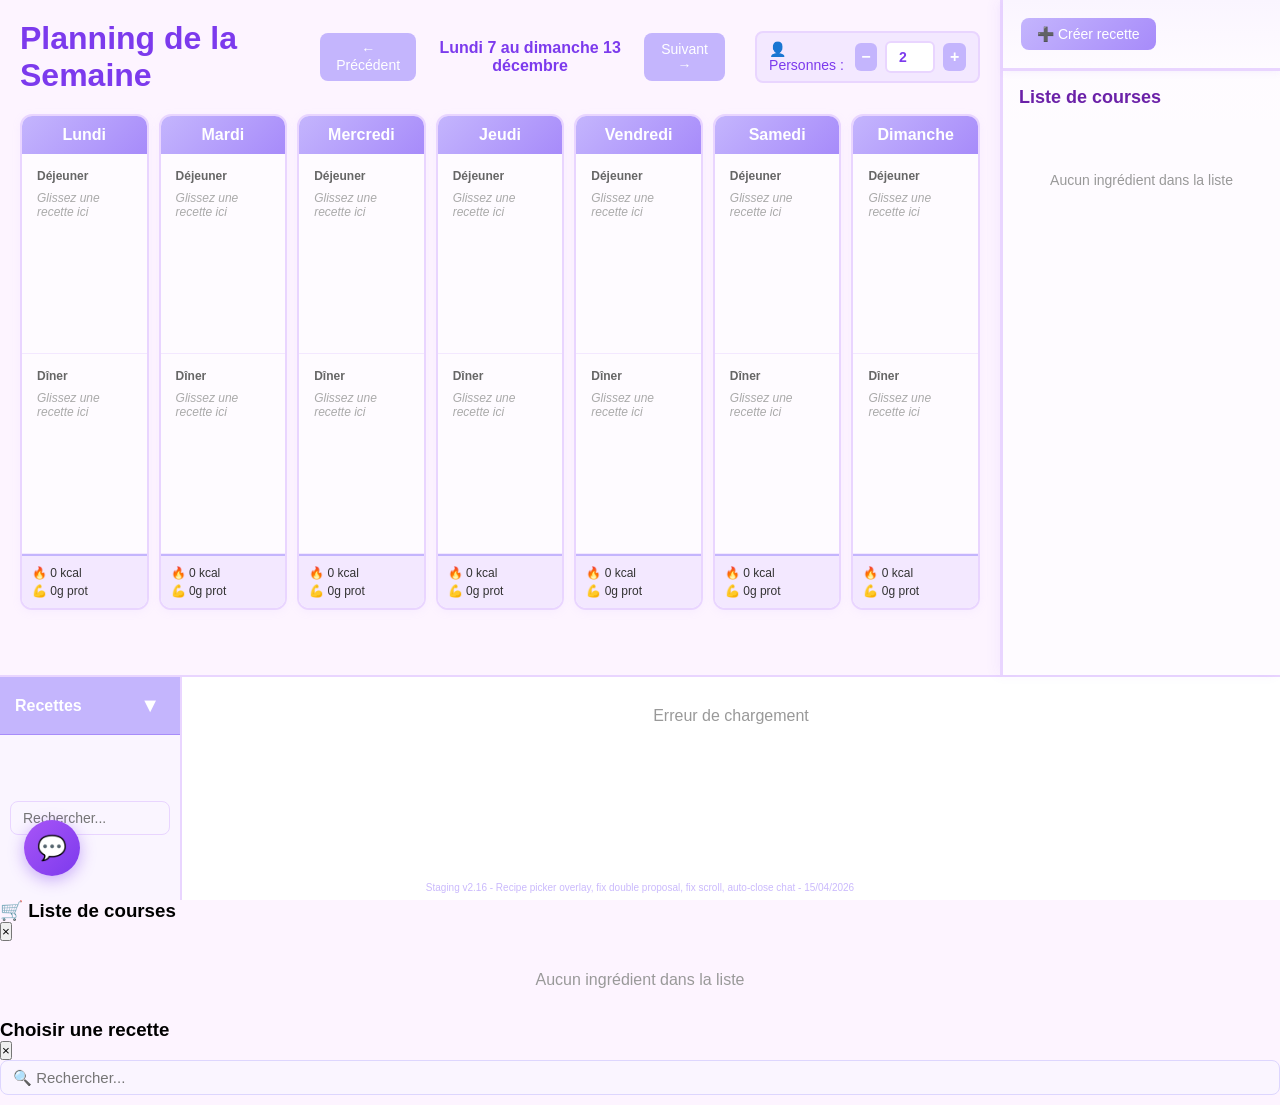
==== commit 7b413da9: "Fix v2.16: recipe picker clicks, double proposal IDs, scroll bleed, auto-close chat, search input" ====
--- a/index.html
+++ b/index.html
@@ -346,7 +346,7 @@
     </div>
 
     <!-- Version -->
-    <div class="version-info">Staging v2.15 - Chat unifié generate-planning, fix userIntent/servings/frequency backend - 14/04/2026</div>
+    <div class="version-info">Staging v2.16 - Recipe picker overlay, fix double proposal, fix scroll, auto-close chat - 15/04/2026</div>
 
     <script src="config.js"></script>
     <script src="planning.js"></script>
--- a/planning.css
+++ b/planning.css
@@ -3978,3 +3978,136 @@
         max-height: 90dvh;
     }
 }
+
+/* ===== RECIPE PICKER OVERLAY ===== */
+.recipe-picker-hint {
+    font-size: 12px;
+    color: #888;
+    margin: 0 0 10px;
+}
+.recipe-picker-list {
+    display: flex;
+    flex-direction: column;
+    gap: 4px;
+    max-height: 55vh;
+    overflow-y: auto;
+}
+.recipe-picker-item {
+    display: flex;
+    align-items: center;
+    justify-content: space-between;
+    padding: 8px 12px;
+    border-radius: 8px;
+    background: #f5f0ff;
+    cursor: pointer;
+    transition: background 0.15s;
+    font-size: 14px;
+}
+.recipe-picker-item:hover { background: #ede8ff; }
+.recipe-picker-item.selected { background: #ddd6fe; }
+.recipe-picker-check {
+    font-size: 16px;
+    font-weight: 700;
+    color: #7c3aed;
+    min-width: 20px;
+    text-align: center;
+}
+
+/* ===== CHIPS AVEC SÉLECTEUR JOUR ===== */
+.chat-forced-wrap {
+    padding: 4px 0 0;
+}
+.chat-add-recipes-btn {
+    background: #ede8ff;
+    border: 1.5px solid #c4b5fd;
+    border-radius: 8px;
+    color: #6d28d9;
+    font-size: 13px;
+    font-weight: 600;
+    padding: 6px 12px;
+    cursor: pointer;
+    transition: background 0.15s;
+    margin-bottom: 6px;
+}
+.chat-add-recipes-btn:hover { background: #ddd6fe; }
+.chat-forced-chip {
+    display: inline-flex;
+    align-items: center;
+    gap: 4px;
+    background: #ddd6fe;
+    border-radius: 20px;
+    padding: 3px 4px 3px 10px;
+    font-size: 12px;
+    color: #4c1d95;
+    margin: 2px;
+}
+.chip-name { font-weight: 600; }
+.chip-day-select {
+    font-size: 11px;
+    border: none;
+    background: #c4b5fd;
+    color: #3b0764;
+    border-radius: 10px;
+    padding: 2px 4px;
+    cursor: pointer;
+    max-width: 80px;
+}
+.chip-remove {
+    background: none;
+    border: none;
+    color: #7c3aed;
+    font-size: 14px;
+    cursor: pointer;
+    padding: 0 4px;
+    line-height: 1;
+}
+
+/* ===== WEEK POPUP - MEALS SÉLECTIONNABLES ===== */
+.week-meal-item {
+    display: flex;
+    align-items: center;
+    gap: 6px;
+    margin-bottom: 4px;
+}
+.week-add-recipe-btn {
+    background: #7c3aed;
+    color: white;
+    border: none;
+    border-radius: 50%;
+    width: 20px;
+    height: 20px;
+    font-size: 14px;
+    font-weight: 700;
+    cursor: pointer;
+    line-height: 1;
+    flex-shrink: 0;
+    transition: background 0.15s;
+}
+.week-add-recipe-btn:hover { background: #6d28d9; }
+.week-add-recipe-btn:disabled { background: #22c55e; cursor: default; }
+
+/* ===== SCROLL BLEED FIX (overlay mobile) ===== */
+.chat-overlay {
+    overscroll-behavior: contain;
+    touch-action: pan-y;
+}
+.chat-overlay-content {
+    overscroll-behavior: contain;
+}
+
+/* ===== RECIPE PICKER SEARCH ===== */
+.recipe-picker-search {
+    width: 100%;
+    box-sizing: border-box;
+    padding: 8px 12px;
+    border: 1.5px solid #ddd6fe;
+    border-radius: 8px;
+    font-size: 15px;
+    margin-bottom: 10px;
+    outline: none;
+    color: #1e1b4b;
+    background: #faf5ff;
+}
+.recipe-picker-search:focus {
+    border-color: #7c3aed;
+}
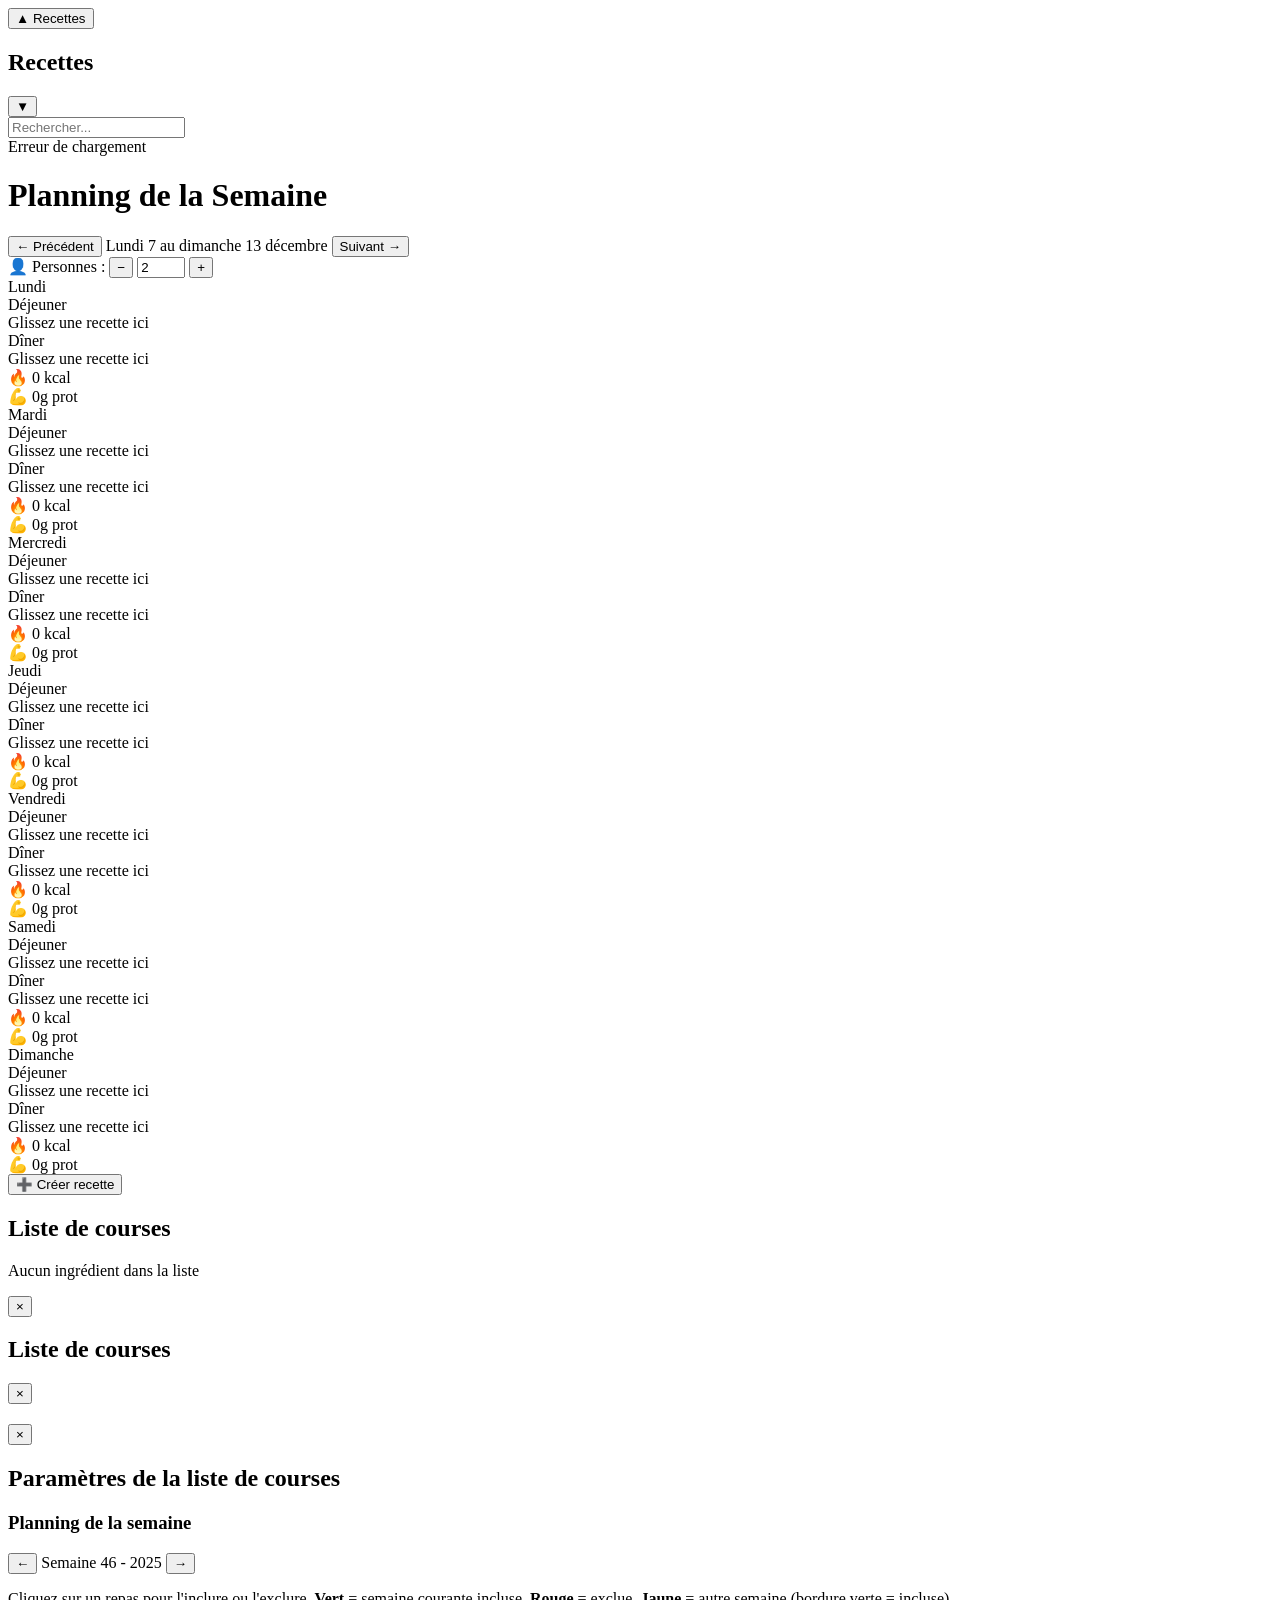
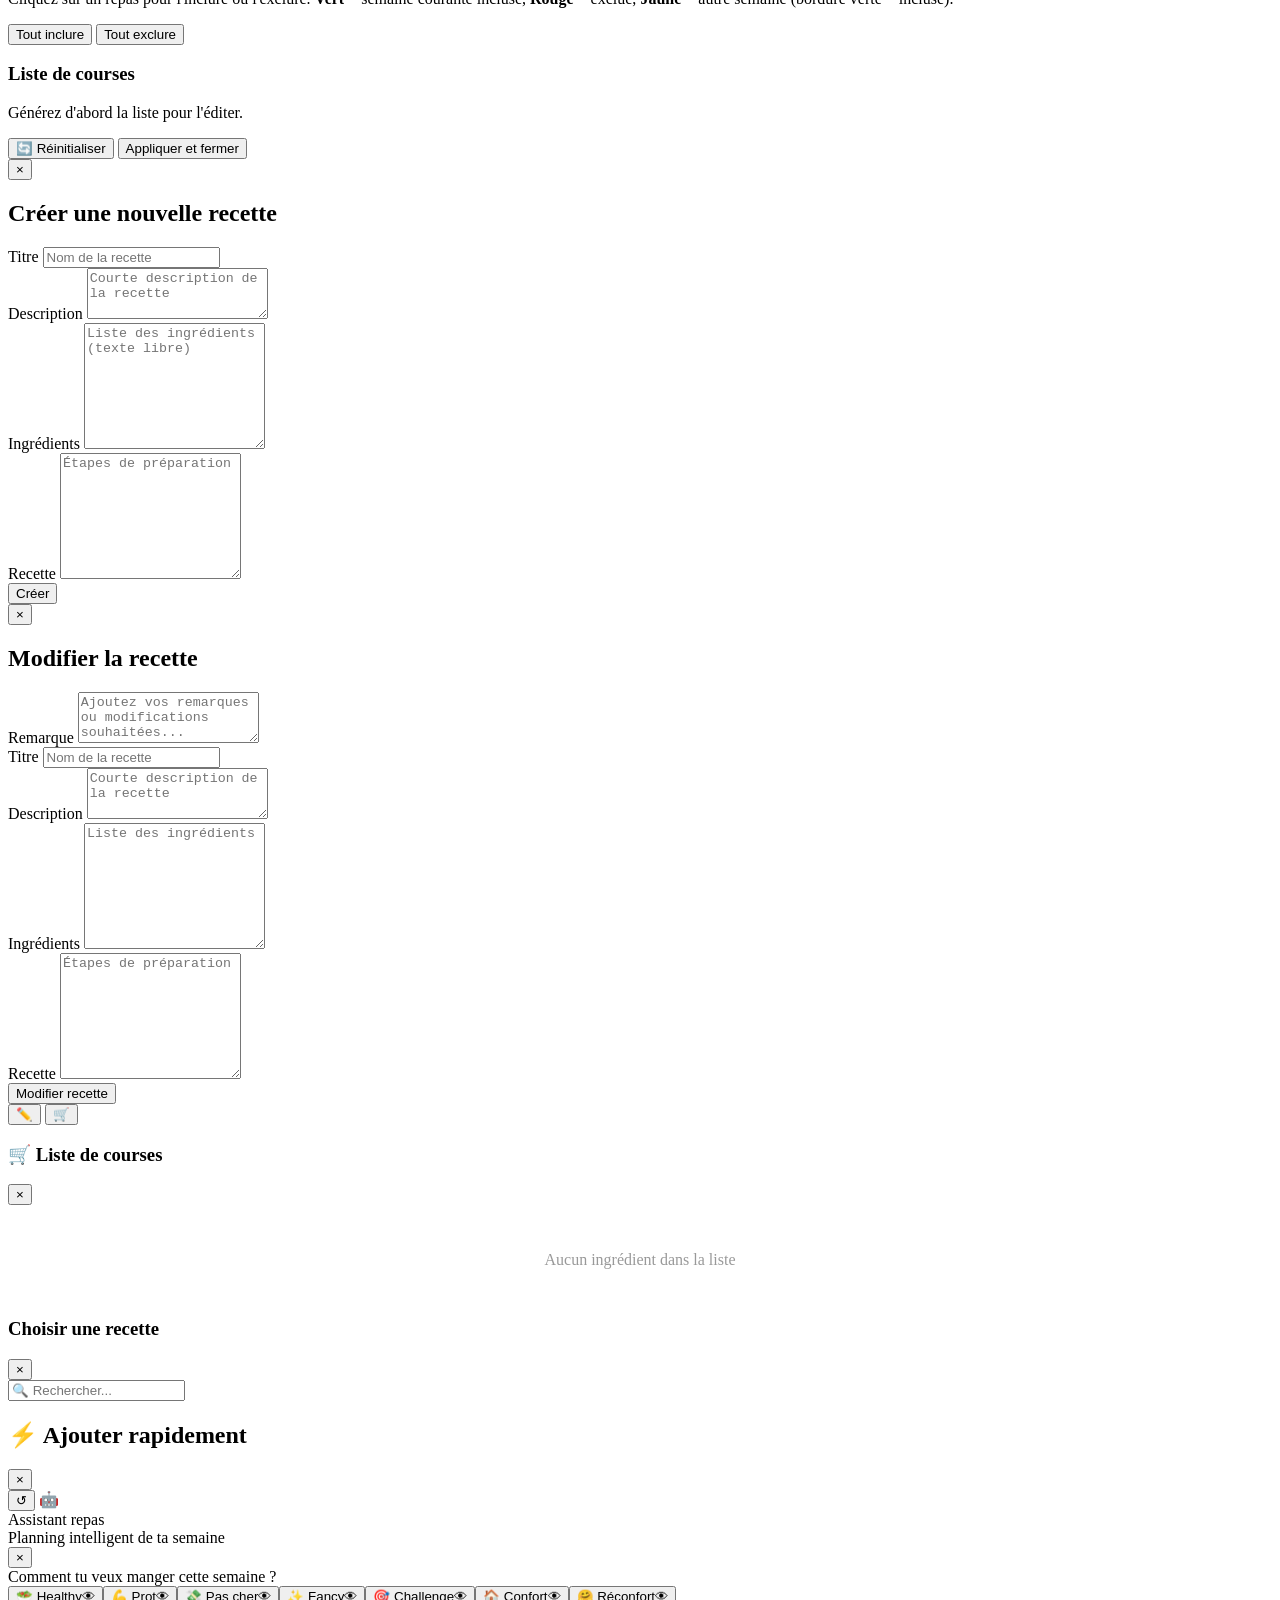
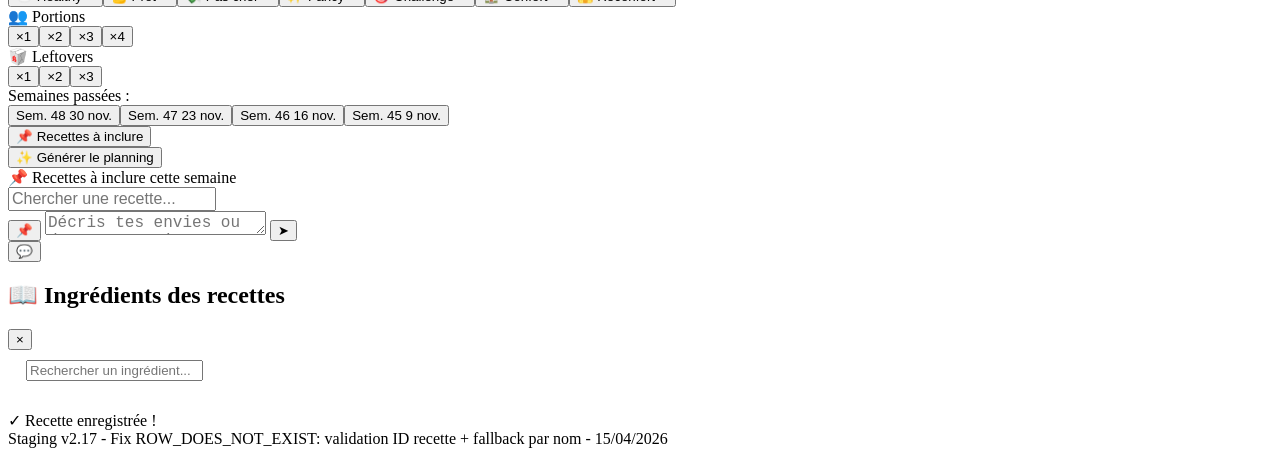
==== commit d47c69c7: "Fix: ROW_DOES_NOT_EXIST - validation ID recette avant bulk create, fallback par nom" ====
--- a/index.html
+++ b/index.html
@@ -346,7 +346,7 @@
     </div>
 
     <!-- Version -->
-    <div class="version-info">Staging v2.16 - Recipe picker overlay, fix double proposal, fix scroll, auto-close chat - 15/04/2026</div>
+    <div class="version-info">Staging v2.17 - Fix ROW_DOES_NOT_EXIST: validation ID recette + fallback par nom - 15/04/2026</div>
 
     <script src="config.js"></script>
     <script src="planning.js"></script>
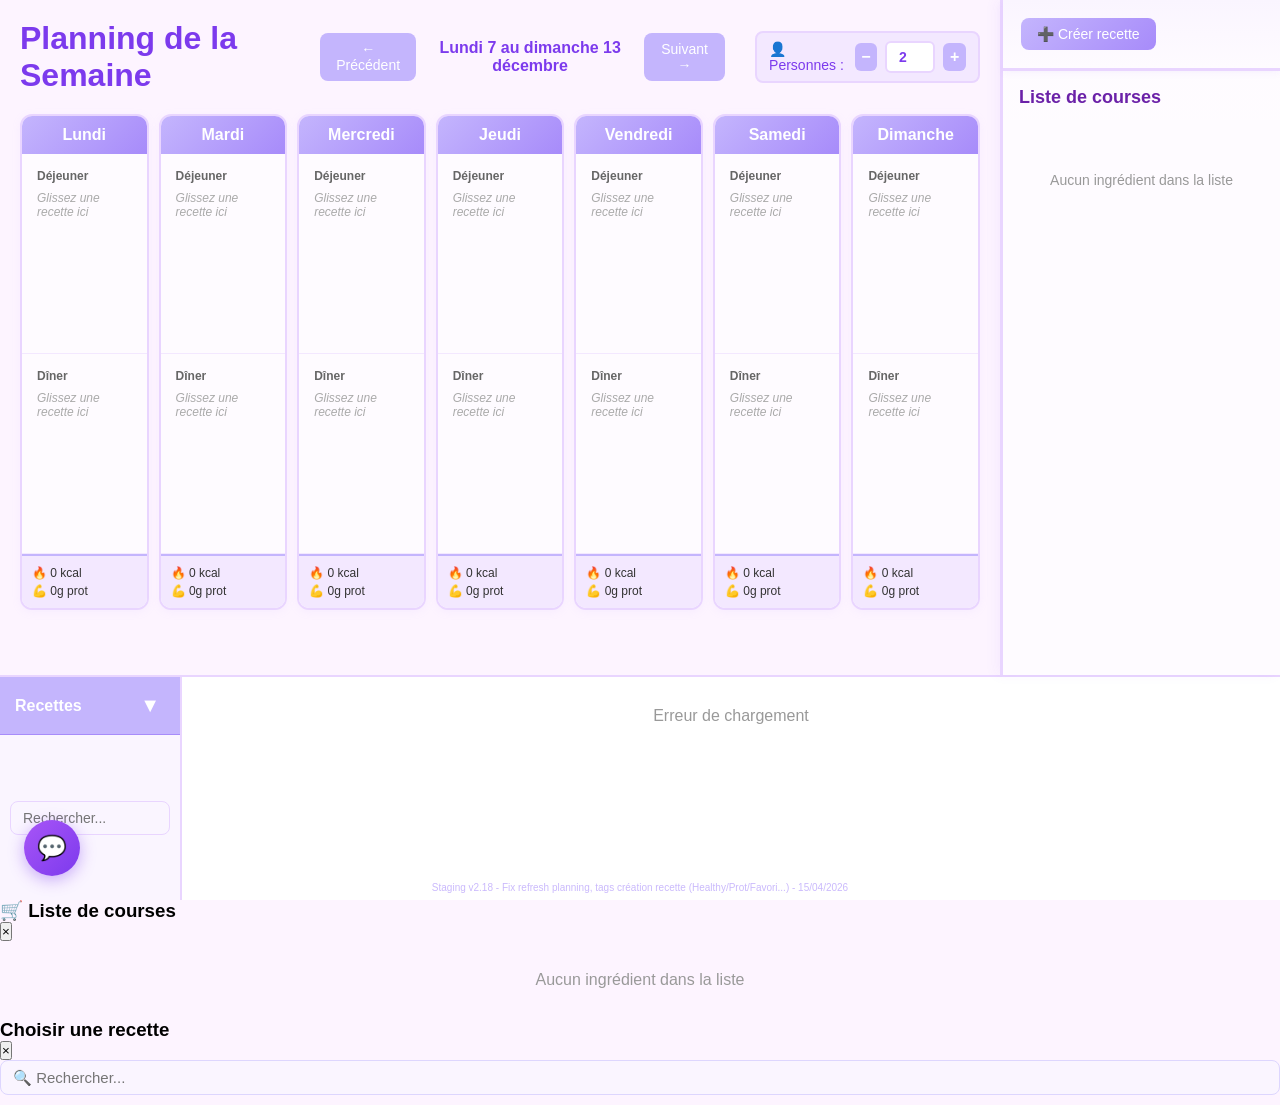
==== commit d77f9540: "Feature: tags création recette + fix refresh planning après accept" ====
--- a/index.html
+++ b/index.html
@@ -159,6 +159,20 @@
                     <textarea id="recipeSteps" name="recipe" rows="8" placeholder="Étapes de préparation"></textarea>
                 </div>
 
+                <div class="form-group">
+                    <label>Tags</label>
+                    <div class="recipe-tags-selector" id="recipeTagsSelector">
+                        <button type="button" class="recipe-tag-btn" data-tag="Healthy">🥗 Healthy</button>
+                        <button type="button" class="recipe-tag-btn" data-tag="Prot">💪 Prot</button>
+                        <button type="button" class="recipe-tag-btn" data-tag="Pas cher">💸 Pas cher</button>
+                        <button type="button" class="recipe-tag-btn" data-tag="Fancy">✨ Fancy</button>
+                        <button type="button" class="recipe-tag-btn" data-tag="Challenge">🎯 Challenge</button>
+                        <button type="button" class="recipe-tag-btn" data-tag="Confort">🏠 Confort</button>
+                        <button type="button" class="recipe-tag-btn" data-tag="Réconfort">🤗 Réconfort</button>
+                        <button type="button" class="recipe-tag-btn" data-tag="Favori">⭐ Favori</button>
+                    </div>
+                </div>
+
                 <button type="submit" class="create-recipe-submit-btn">Créer</button>
             </form>
 
@@ -346,7 +360,7 @@
     </div>
 
     <!-- Version -->
-    <div class="version-info">Staging v2.17 - Fix ROW_DOES_NOT_EXIST: validation ID recette + fallback par nom - 15/04/2026</div>
+    <div class="version-info">Staging v2.18 - Fix refresh planning, tags création recette (Healthy/Prot/Favori...) - 15/04/2026</div>
 
     <script src="config.js"></script>
     <script src="planning.js"></script>
--- a/planning.css
+++ b/planning.css
@@ -0,0 +1,4146 @@
+/* Planning de Repas - v3.11.5-beta */
+* {
+    margin: 0;
+    padding: 0;
+    box-sizing: border-box;
+}
+
+body {
+    font-family: 'Segoe UI', Tahoma, Geneva, Verdana, sans-serif;
+    background: #fdf4ff;
+    overflow: hidden;
+}
+
+.container {
+    display: grid;
+    grid-template-rows: 1fr auto;
+    grid-template-columns: 1fr auto;
+    height: 100vh;
+    grid-template-areas:
+        "planning shopping"
+        "recipes recipes";
+}
+
+/* ===== SIDEBAR RECETTES (EN BAS - 25% de l'écran) ===== */
+.sidebar {
+    grid-area: recipes;
+    height: 25vh; /* Version_1: 25% de la hauteur */
+    min-height: 25vh;
+    background: #ffffff;
+    border-top: 2px solid #e9d5ff;
+    display: flex;
+    flex-direction: row;
+    transition: height 0.3s, min-height 0.3s;
+    overflow: hidden;
+}
+
+.sidebar-left {
+    display: flex;
+    flex-direction: column;
+    border-right: 2px solid #e9d5ff;
+}
+
+.sidebar.collapsed {
+    height: 0;
+    min-height: 0;
+    border-top: none;
+}
+
+.sidebar-header {
+    padding: 12px 15px;
+    background: #c4b5fd;
+    color: white;
+    display: flex;
+    flex-direction: row;
+    justify-content: space-between;
+    align-items: center;
+    width: 180px;
+    border-bottom: 1px solid #a78bfa;
+}
+
+.sidebar-header h2 {
+    font-size: 16px;
+    margin: 0;
+}
+
+.header-buttons {
+    display: flex;
+    gap: 8px;
+}
+
+.toggle-btn {
+    background: none;
+    border: none;
+    color: white;
+    font-size: 20px;
+    cursor: pointer;
+    padding: 5px;
+    transition: opacity 0.2s;
+}
+
+.toggle-btn:hover {
+    opacity: 0.7;
+}
+
+.search-container {
+    padding: 10px;
+    display: flex;
+    flex-direction: column;
+    justify-content: center;
+    width: 180px;
+    background: #faf5ff;
+    flex: 1;
+}
+
+.search-input {
+    width: 100%;
+    padding: 8px 12px;
+    border: 1px solid #e9d5ff;
+    border-radius: 8px;
+    font-size: 14px;
+    outline: none;
+    transition: border-color 0.2s;
+    background: #faf5ff;
+}
+
+.search-input:focus {
+    border-color: #c4b5fd;
+    background: #ffffff;
+}
+
+.recipes-list {
+    flex: 1;
+    overflow-x: auto;
+    overflow-y: hidden;
+    padding: 10px;
+    display: grid;
+    grid-template-rows: 1fr 1fr; /* Version_1: 2 lignes au lieu de 3 */
+    grid-auto-flow: column;
+    gap: 10px;
+    align-items: stretch;
+}
+
+.recipe-item {
+    padding: 12px;
+    background: #faf5ff;
+    border-radius: 8px;
+    cursor: grab;
+    border: 2px solid transparent;
+    transition: all 0.2s;
+    width: 200px; /* Version_1: Taille fixe au lieu de min-width */
+    height: 80px; /* Version_1: Hauteur fixe */
+    flex-shrink: 0;
+    overflow: hidden; /* Version_1: Empêcher le débordement */
+}
+
+.recipe-item:hover {
+    background: #f3e8ff;
+    border-color: #c4b5fd;
+}
+
+.recipe-item.dragging {
+    opacity: 0.5;
+    cursor: grabbing;
+}
+
+.recipe-name {
+    font-weight: bold;
+    margin-bottom: 4px;
+    /* Version_1: Limiter à 2 lignes */
+    display: -webkit-box;
+    -webkit-line-clamp: 2;
+    -webkit-box-orient: vertical;
+    overflow: hidden;
+    text-overflow: ellipsis;
+    line-height: 1.3;
+    max-height: 2.6em; /* 2 lignes × 1.3 line-height */
+}
+
+.recipe-tags {
+    font-size: 11px;
+    color: #666;
+}
+
+.loading {
+    text-align: center;
+    padding: 20px;
+    color: #999;
+}
+
+/* ===== PLANNING ===== */
+.planning {
+    grid-area: planning;
+    padding: 20px;
+    overflow-y: auto;
+    height: 70vh; /* Version_1: 70% de la hauteur */
+    max-height: 70vh;
+    display: flex; /* Version_1: Flexbox pour répartir l'espace */
+    flex-direction: column;
+}
+
+.sidebar.collapsed ~ .planning {
+    height: 95vh; /* Version_1: Presque tout l'écran quand sidebar cachée */
+    max-height: 95vh;
+}
+
+.planning-header {
+    display: flex;
+    justify-content: space-between;
+    align-items: center;
+    margin-bottom: 20px;
+    flex-shrink: 0; /* Version_1: Ne pas rétrécir */
+}
+
+.planning h1 {
+    margin: 0;
+    color: #7c3aed;
+}
+
+.week-navigation {
+    display: flex;
+    align-items: center;
+    gap: 15px;
+}
+
+.week-nav-btn {
+    padding: 8px 16px;
+    background: #c4b5fd;
+    color: white;
+    border: none;
+    border-radius: 8px;
+    cursor: pointer;
+    font-size: 14px;
+    transition: all 0.2s;
+    font-weight: 500;
+}
+
+.week-nav-btn:hover {
+    background: #a78bfa;
+    transform: translateY(-1px);
+}
+
+.week-display {
+    font-weight: bold;
+    font-size: 16px;
+    color: #7c3aed;
+    min-width: 150px;
+    text-align: center;
+}
+
+/* ===== SERVINGS CONTROL (v3.5) ===== */
+.header-controls {
+    display: flex;
+    align-items: center;
+    gap: 30px;
+}
+
+.servings-control {
+    display: flex;
+    align-items: center;
+    gap: 8px;
+    background: #f3e8ff;
+    padding: 8px 12px;
+    border-radius: 8px;
+    border: 2px solid #e9d5ff;
+}
+
+.servings-control label {
+    font-size: 14px;
+    font-weight: 500;
+    color: #7c3aed;
+    margin: 0;
+}
+
+.servings-btn {
+    width: 28px;
+    height: 28px;
+    background: #c4b5fd;
+    color: white;
+    border: none;
+    border-radius: 6px;
+    cursor: pointer;
+    font-size: 16px;
+    font-weight: bold;
+    transition: all 0.2s;
+    display: flex;
+    align-items: center;
+    justify-content: center;
+}
+
+.servings-btn:hover {
+    background: #a78bfa;
+    transform: scale(1.05);
+}
+
+.servings-btn:active {
+    transform: scale(0.95);
+}
+
+#servingsInput {
+    width: 50px;
+    text-align: center;
+    padding: 6px;
+    border: 2px solid #e9d5ff;
+    border-radius: 6px;
+    font-size: 14px;
+    font-weight: bold;
+    background: white;
+    color: #7c3aed;
+}
+
+#servingsInput:focus {
+    outline: none;
+    border-color: #c4b5fd;
+}
+
+.servings-indicator {
+    font-size: 11px;
+    opacity: 0.8;
+    font-weight: normal;
+    margin-left: 4px;
+}
+
+.calendar-grid {
+    display: grid;
+    grid-template-columns: repeat(7, 1fr);
+    gap: 10px;
+    flex: 1; /* Version_1: Prendre tout l'espace restant */
+    min-height: 0; /* Version_1: Permettre au grid de rétrécir si nécessaire */
+}
+
+.day-column {
+    background: white;
+    border-radius: 12px;
+    overflow: hidden;
+    border: 2px solid #e9d5ff;
+    box-shadow: 0 2px 8px rgba(196, 181, 253, 0.1);
+    display: flex; /* Version_1: Flexbox pour étirer le contenu */
+    flex-direction: column;
+    height: 100%; /* Version_1: Prendre toute la hauteur disponible */
+}
+
+.day-header {
+    background: linear-gradient(135deg, #c4b5fd 0%, #a78bfa 100%);
+    color: white;
+    padding: 10px;
+    text-align: center;
+    font-weight: bold;
+    flex-shrink: 0; /* Version_1: Ne pas rétrécir, garder sa taille */
+}
+
+.meal-slot {
+    padding: 15px;
+    flex: 1; /* Version_1: S'étirer pour remplir l'espace disponible */
+    min-height: 80px; /* Version_1: Hauteur minimum pour éviter trop petit */
+    border-bottom: 1px solid #f3e8ff;
+    background: #fefbff;
+    position: relative;
+    overflow: hidden; /* Version_1: Couper le texte qui dépasse */
+}
+
+.meal-slot:last-child {
+    border-bottom: none;
+}
+
+.meal-slot.drag-over {
+    background: #f3e8ff;
+    border: 2px dashed #c4b5fd;
+}
+
+.meal-label {
+    font-size: 12px;
+    color: #666;
+    font-weight: bold;
+    margin-bottom: 8px;
+}
+
+.meal-content {
+    min-height: 50px;
+}
+
+.planned-recipe {
+    background: linear-gradient(135deg, #c4b5fd 0%, #a78bfa 100%);
+    color: white;
+    padding: 8px 12px;
+    border-radius: 8px;
+    font-size: 13px;
+    cursor: pointer;
+    display: flex;
+    justify-content: space-between;
+    align-items: center;
+    gap: 8px;
+    box-shadow: 0 2px 4px rgba(124, 58, 237, 0.15);
+}
+
+.recipe-name-text {
+    flex: 1;
+}
+
+.delete-recipe-btn {
+    background: rgba(255, 255, 255, 0.2);
+    border: none;
+    color: white;
+    font-size: 18px;
+    width: 24px;
+    height: 24px;
+    border-radius: 50%;
+    cursor: pointer;
+    display: flex;
+    align-items: center;
+    justify-content: center;
+    flex-shrink: 0;
+    transition: background 0.2s;
+    line-height: 1;
+    padding: 0;
+}
+
+.delete-recipe-btn:hover {
+    background: rgba(255, 255, 255, 0.4);
+}
+
+.empty-slot {
+    color: #aaa;
+    font-size: 12px;
+    font-style: italic;
+}
+
+/* ===== RÉSUMÉ NUTRITIONNEL DU JOUR ===== */
+.day-summary {
+    padding: 10px;
+    background: #f3e8ff;
+    border-top: 2px solid #c4b5fd;
+    cursor: pointer;
+    transition: background 0.2s;
+}
+
+.day-summary:hover {
+    background: #e9d5ff;
+}
+
+.summary-content {
+    display: flex;
+    flex-direction: column;
+    gap: 4px;
+}
+
+.summary-line {
+    font-size: 12px;
+    color: #333;
+    font-weight: 500;
+}
+
+/* ===== RIGHT SIDEBAR (Bot & Shopping) ===== */
+.right-sidebar {
+    grid-area: shopping;
+    width: 280px; /* Version_1: Un peu plus large */
+    background: linear-gradient(to bottom, #fefbff 0%, #ffffff 100%); /* Version_1: Dégradé subtil */
+    border-left: 3px solid #e9d5ff;
+    display: flex;
+    flex-direction: column;
+    max-height: 80vh; /* Fixed height: 1 - 1/5 sidebar = 80% */
+    box-shadow: -4px 0 12px rgba(124, 58, 237, 0.05); /* Version_1: Shadow subtile */
+}
+
+.sidebar.collapsed ~ .right-sidebar {
+    max-height: 100vh; /* Full height when sidebar is collapsed */
+}
+
+.tabs-header {
+    display: flex;
+    background: #faf5ff;
+    border-bottom: 2px solid #e9d5ff;
+}
+
+.tab-btn {
+    flex: 1;
+    padding: 12px;
+    background: transparent;
+    border: none;
+    cursor: pointer;
+    font-size: 14px;
+    font-weight: 500;
+    color: #9ca3af;
+    transition: all 0.2s;
+}
+
+.tab-btn:hover {
+    background: #f3e8ff;
+    color: #7c3aed;
+}
+
+.tab-btn.active {
+    background: white;
+    color: #7c3aed;
+    border-bottom: 3px solid #c4b5fd;
+}
+
+.tab-content {
+    display: none;
+    flex: 1;
+    overflow: hidden;
+}
+
+.tab-content.active {
+    display: flex;
+    flex-direction: column;
+}
+
+/* ===== BOT TAB ===== */
+.chat-container {
+    display: flex;
+    flex-direction: column;
+    height: 100%;
+    flex: 1;
+}
+
+.chat-messages {
+    flex: 1;
+    overflow-y: auto;
+    padding: 15px;
+    background: #fefbff;
+}
+
+.message {
+    margin-bottom: 12px;
+}
+
+.message-content {
+    padding: 10px 12px;
+    border-radius: 12px;
+    display: inline-block;
+    max-width: 90%;
+}
+
+.bot-message .message-content {
+    background: #f3e8ff;
+    color: #4a4a4a;
+}
+
+.user-message .message-content {
+    background: linear-gradient(135deg, #c4b5fd 0%, #a78bfa 100%);
+    color: white;
+    float: right;
+}
+
+.user-message {
+    text-align: right;
+    clear: both;
+}
+
+.chat-input-container {
+    padding: 15px;
+    border-top: 1px solid #e9d5ff;
+    background: #fefbff;
+}
+
+.chat-input-form {
+    display: flex;
+    gap: 8px;
+}
+
+.chat-input {
+    flex: 1;
+    padding: 10px 12px;
+    border: 2px solid #e9d5ff;
+    border-radius: 8px;
+    font-size: 14px;
+    background: #faf5ff;
+    transition: all 0.2s;
+}
+
+.chat-input:focus {
+    outline: none;
+    border-color: #c4b5fd;
+    background: white;
+}
+
+.send-button {
+    padding: 10px 15px;
+    background: linear-gradient(135deg, #c4b5fd 0%, #a78bfa 100%);
+    color: white;
+    border: none;
+    border-radius: 8px;
+    cursor: pointer;
+    font-size: 16px;
+    transition: all 0.2s;
+}
+
+.send-button:hover {
+    transform: translateY(-1px);
+    box-shadow: 0 4px 8px rgba(124, 58, 237, 0.3);
+}
+
+/* ===== SHOPPING LIST TAB ===== */
+.shopping-container {
+    display: flex;
+    flex-direction: column;
+    height: 100%;
+    flex: 1;
+}
+
+.shopping-header {
+    padding: 18px;
+    border-bottom: 3px solid #e9d5ff;
+    display: flex;
+    gap: 10px;
+    background: linear-gradient(to bottom, #faf5ff 0%, #fefbff 100%); /* Version_1: Dégradé */
+    box-shadow: 0 2px 8px rgba(124, 58, 237, 0.05);
+}
+
+.generate-list-btn, .export-list-btn, .settings-btn, .clear-list-btn {
+    padding: 10px;
+    background: #c4b5fd;
+    color: white;
+    border: none;
+    border-radius: 8px;
+    cursor: pointer;
+    font-size: 14px;
+    font-weight: 500;
+    transition: all 0.2s;
+}
+
+.generate-list-btn {
+    flex: 1;
+    background: linear-gradient(135deg, #c4b5fd 0%, #a78bfa 100%);
+}
+
+.settings-btn, .clear-list-btn {
+    font-size: 18px;
+    padding: 10px 15px;
+    background: #ddd6fe;
+    color: #7c3aed;
+}
+
+.clear-list-btn {
+    background: #fecaca;
+    color: #dc2626;
+}
+
+.export-list-btn {
+    flex: 1;
+    background: linear-gradient(135deg, #bbf7d0 0%, #86efac 100%);
+    color: #166534;
+}
+
+.save-status {
+    display: inline-block;
+    padding: 10px 15px;
+    font-size: 13px;
+    font-weight: 500;
+    border-radius: 8px;
+    transition: all 0.3s;
+}
+
+.save-status.saving {
+    color: #7c3aed;
+    background: #f3e8ff;
+}
+
+.save-status.saved {
+    color: #059669;
+    background: #d1fae5;
+}
+
+.save-status.error {
+    color: #dc2626;
+    background: #fee2e2;
+}
+
+.generate-list-btn:hover {
+    transform: translateY(-1px);
+    box-shadow: 0 4px 8px rgba(124, 58, 237, 0.3);
+}
+
+.settings-btn:hover {
+    background: #c4b5fd;
+    color: white;
+}
+
+.clear-list-btn:hover {
+    background: #fca5a5;
+}
+
+.export-list-btn:hover {
+    transform: translateY(-1px);
+    box-shadow: 0 4px 8px rgba(34, 197, 94, 0.3);
+}
+
+.shopping-content {
+    flex: 1;
+    overflow-y: auto;
+    padding: 12px; /* Version_1: Compact */
+    background: #fefbff; /* Version_1: Background subtil */
+}
+
+.empty-shopping {
+    text-align: center;
+    color: #999;
+    padding: 40px 20px;
+    font-size: 14px;
+}
+
+.shopping-list {
+    padding: 10px 0;
+}
+
+.shopping-list h3 {
+    font-size: 14px; /* Version_1: Très compact */
+    color: white; /* Version_1: Texte blanc */
+    background: linear-gradient(135deg, #c4b5fd 0%, #a78bfa 100%); /* Version_1: Dégradé */
+    margin-bottom: 8px; /* Version_1: Très réduit */
+    padding: 8px; /* Version_1: Très réduit */
+    border-radius: 8px;
+    font-weight: 700;
+    text-align: center;
+    box-shadow: 0 4px 12px rgba(124, 58, 237, 0.2);
+}
+
+.shopping-category {
+    margin-bottom: 10px; /* Version_1: Très réduit */
+}
+
+.shopping-category h4 {
+    font-size: 12px; /* Version_1: Très compact - titres catégories */
+    color: #7c3aed;
+    background: linear-gradient(to right, #f3e8ff 0%, #faf5ff 100%); /* Version_1: Dégradé horizontal */
+    padding: 5px 8px; /* Version_1: Très réduit */
+    border-radius: 6px;
+    margin-bottom: 5px; /* Version_1: Très réduit */
+    font-weight: 700;
+    border: 1px solid #e9d5ff; /* Version_1: Border plus fine */
+    box-shadow: 0 1px 3px rgba(124, 58, 237, 0.08);
+}
+
+.shopping-category ul {
+    list-style: none;
+    padding-left: 0;
+}
+
+.shopping-category li {
+    padding: 8px 12px; /* Version_1: Compact */
+    margin-bottom: 5px; /* Version_1: Compact */
+    background: white; /* Version_1: Background blanc */
+    border-left: 4px solid #c4b5fd; /* Version_1: Border plus épaisse */
+    font-size: 14px; /* Version_1: Compact */
+    font-family: -apple-system, BlinkMacSystemFont, "Segoe UI", Roboto, "Helvetica Neue", Arial, sans-serif; /* Version_1: Police système moderne */
+    color: #333;
+    border-radius: 6px;
+    transition: all 0.2s;
+    box-shadow: 0 2px 4px rgba(124, 58, 237, 0.05);
+    line-height: 1.4; /* Version_1: Compact */
+}
+
+.shopping-category li strong {
+    color: #7c3aed; /* Version_1: Quantité en violet */
+    font-weight: 600;
+    font-size: 14px; /* Version_1: Compact */
+    margin-right: 4px; /* Version_1: Petit espace après la quantité */
+}
+
+.shopping-category li:hover {
+    background: #faf5ff; /* Version_1: Hover effect */
+    border-left-color: #a78bfa;
+    transform: translateX(3px);
+    box-shadow: 0 3px 8px rgba(124, 58, 237, 0.12);
+}
+
+.shopping-category li:hover {
+    background: #f3e8ff;
+    transform: translateX(2px);
+}
+
+/* ===== SHOPPING LIST HEADER + COPY BTN ===== */
+.shopping-list-header {
+    display: flex;
+    align-items: center;
+    justify-content: space-between;
+    background: linear-gradient(135deg, #c4b5fd 0%, #a78bfa 100%);
+    border-radius: 8px;
+    padding: 8px 10px;
+    margin-bottom: 8px;
+    box-shadow: 0 4px 12px rgba(124, 58, 237, 0.2);
+}
+
+.shopping-list-header h3 {
+    font-size: 14px;
+    color: white;
+    font-weight: 700;
+    margin: 0;
+}
+
+.shopping-copy-btn {
+    background: rgba(255, 255, 255, 0.25);
+    border: 1px solid rgba(255, 255, 255, 0.5);
+    border-radius: 6px;
+    padding: 4px 8px;
+    font-size: 15px;
+    cursor: pointer;
+    transition: background 0.2s;
+    line-height: 1;
+}
+
+.shopping-copy-btn:hover {
+    background: rgba(255, 255, 255, 0.4);
+}
+
+/* ===== SHOPPING ITEM (Phase 2: +/- qty + move) ===== */
+.shopping-item {
+    display: flex;
+    align-items: center;
+    gap: 8px;
+    padding: 6px 8px;
+    margin-bottom: 5px;
+    background: white;
+    border-left: 4px solid #c4b5fd;
+    border-radius: 6px;
+    box-shadow: 0 2px 4px rgba(124, 58, 237, 0.05);
+    transition: all 0.2s;
+}
+
+.shopping-item:hover {
+    background: #faf5ff;
+    border-left-color: #a78bfa;
+}
+
+.item-qty-controls {
+    display: flex;
+    align-items: center;
+    gap: 4px;
+    flex-shrink: 0;
+}
+
+.qty-btn {
+    width: 22px;
+    height: 22px;
+    border: 1px solid #e9d5ff;
+    border-radius: 4px;
+    background: #f3e8ff;
+    color: #7c3aed;
+    font-size: 14px;
+    font-weight: 700;
+    cursor: pointer;
+    display: flex;
+    align-items: center;
+    justify-content: center;
+    line-height: 1;
+    padding: 0;
+    transition: background 0.15s;
+}
+
+.qty-btn:hover {
+    background: #e9d5ff;
+}
+
+.qty-value {
+    font-size: 13px;
+    font-weight: 600;
+    color: #7c3aed;
+    min-width: 45px;
+    text-align: center;
+}
+
+.item-name {
+    flex: 1;
+    font-size: 13px;
+    color: #333;
+}
+
+/* ===== SHOPPING À VÉRIFIER / EN STOCK SECTION ===== */
+.shopping-a-verifier {
+    margin-top: 12px;
+    border-radius: 8px;
+    border: 2px dashed #f59e0b;
+    background: #fffbeb;
+    padding: 10px;
+}
+
+.a-verifier-header {
+    font-size: 12px;
+    font-weight: 700;
+    color: #b45309;
+    margin-bottom: 8px;
+    letter-spacing: 0.3px;
+}
+
+.shopping-a-verifier ul {
+    list-style: none;
+    padding: 0;
+}
+
+.shopping-stock-item {
+    display: flex;
+    align-items: center;
+    gap: 8px;
+    padding: 6px 10px;
+    margin-bottom: 4px;
+    background: white;
+    border-left: 3px solid #f59e0b;
+    font-size: 13px;
+    color: #78716c;
+    border-radius: 5px;
+    line-height: 1.4;
+}
+
+.item-from-stock-btn {
+    flex-shrink: 0;
+    background: none;
+    border: 1px solid #f59e0b;
+    border-radius: 4px;
+    color: #b45309;
+    font-size: 13px;
+    cursor: pointer;
+    padding: 2px 6px;
+    transition: background 0.15s;
+}
+
+.item-from-stock-btn:hover {
+    background: #fef3c7;
+}
+
+.stock-qty {
+    font-weight: 600;
+    color: #b45309;
+    flex-shrink: 0;
+}
+
+/* ===== SHOPPING HISTORY ===== */
+.shopping-history {
+    padding: 15px;
+    border-top: 2px solid #e9d5ff;
+    background: #fefbff;
+}
+
+.shopping-history h3 {
+    font-size: 14px;
+    color: #7c3aed;
+    margin-bottom: 10px;
+    font-weight: 600;
+}
+
+.history-items {
+    display: flex;
+    flex-direction: column;
+    gap: 8px;
+}
+
+.history-item {
+    padding: 10px 12px;
+    background: white;
+    border-radius: 8px;
+    border-left: 3px solid #c4b5fd;
+    cursor: pointer;
+    transition: all 0.2s;
+    box-shadow: 0 1px 3px rgba(196, 181, 253, 0.15);
+}
+
+.history-item:hover {
+    background: #f3e8ff;
+    transform: translateX(3px);
+    box-shadow: 0 2px 6px rgba(196, 181, 253, 0.25);
+}
+
+.history-item-title {
+    font-size: 13px;
+    font-weight: bold;
+    color: #333;
+    margin-bottom: 4px;
+}
+
+.history-item-info {
+    font-size: 11px;
+    color: #666;
+}
+
+/* ===== HISTORY POPUP (LEFT SIDE) ===== */
+.history-popup {
+    display: none;
+    position: fixed;
+    top: 0;
+    left: 0;
+    right: 0;
+    bottom: 0;
+    background: rgba(0, 0, 0, 0.5);
+    z-index: 2500;
+    align-items: center;
+    justify-content: flex-start;
+    padding-left: 50px;
+}
+
+.history-popup.active {
+    display: flex;
+}
+
+.history-popup-content {
+    background: white;
+    padding: 30px;
+    border-radius: 16px;
+    width: 450px;
+    max-height: 85vh;
+    overflow-y: auto;
+    position: relative;
+    box-shadow: 0 10px 40px rgba(124, 58, 237, 0.2);
+    border: 2px solid #e9d5ff;
+}
+
+.history-popup-content h2 {
+    margin-bottom: 20px;
+    color: #7c3aed;
+    font-size: 18px;
+}
+
+.history-popup-content .close-popup {
+    position: absolute;
+    top: 10px;
+    right: 15px;
+    background: none;
+    border: none;
+    font-size: 30px;
+    cursor: pointer;
+    color: #999;
+}
+
+.history-popup-content .close-popup:hover {
+    color: #333;
+}
+
+/* ===== POPUP ===== */
+.recipe-popup {
+    display: none;
+    position: fixed;
+    top: 0;
+    left: 0;
+    right: 0;
+    bottom: 0;
+    background: rgba(0, 0, 0, 0.5);
+    z-index: 3000;
+    align-items: center;
+    justify-content: center;
+}
+
+.recipe-popup.active {
+    display: flex;
+}
+
+.popup-content {
+    background: linear-gradient(to bottom, #fefbff 0%, #ffffff 100%); /* Version_1: Dégradé subtil */
+    padding: 40px;
+    border-radius: 20px;
+    max-width: 1080px; /* Version_1: Agrandie de 20% (900px -> 1080px) */
+    max-height: 85vh;
+    overflow-y: auto;
+    position: relative;
+    box-shadow: 0 20px 60px rgba(124, 58, 237, 0.15);
+    border: 3px solid #e9d5ff;
+}
+
+.close-popup {
+    position: absolute;
+    top: 15px;
+    right: 15px;
+    background: #f3e8ff; /* Version_1: Background pastel */
+    border: none;
+    font-size: 24px;
+    cursor: pointer;
+    color: #7c3aed;
+    width: 40px;
+    height: 40px;
+    border-radius: 50%;
+    display: flex;
+    align-items: center;
+    justify-content: center;
+    transition: all 0.2s;
+}
+
+.close-popup:hover {
+    background: #e9d5ff;
+    transform: scale(1.1);
+}
+
+#popupTitle {
+    margin-bottom: 30px;
+    color: white;
+    background: linear-gradient(135deg, #c4b5fd 0%, #a78bfa 100%); /* Version_1: Dégradé comme les headers */
+    padding: 20px;
+    border-radius: 12px;
+    font-size: 28px;
+    text-align: center;
+    box-shadow: 0 4px 12px rgba(124, 58, 237, 0.2);
+}
+
+#popupBody {
+    line-height: 1.8;
+    color: #333;
+}
+
+.popup-section {
+    margin-bottom: 25px;
+    background: #faf5ff; /* Version_1: Background pastel subtil */
+    padding: 20px;
+    border-radius: 12px;
+    border: 2px solid #f3e8ff;
+}
+
+.popup-section strong {
+    display: block;
+    margin-bottom: 12px;
+    color: #7c3aed;
+    font-size: 18px;
+    font-weight: 700;
+}
+
+/* ===== POPUP 2 COLONNES (v3.6) ===== */
+.popup-two-columns {
+    display: grid;
+    grid-template-columns: 1fr 1fr;
+    gap: 40px;
+    margin-top: 20px;
+}
+
+.popup-left-column,
+.popup-right-column {
+    min-width: 0; /* Prevent overflow */
+}
+
+.popup-left-column {
+    /* Version_1: Style pour la colonne gauche */
+}
+
+.popup-right-column {
+    border-left: 3px solid #e9d5ff;
+    padding-left: 30px;
+}
+
+.recipe-steps {
+    list-style: none;
+    counter-reset: step-counter;
+    padding-left: 0;
+}
+
+.recipe-steps li {
+    margin-bottom: 20px;
+    padding: 15px;
+    padding-left: 50px; /* Version_1: Espace pour le numéro */
+    line-height: 1.8;
+    background: white; /* Version_1: Background blanc */
+    border-radius: 8px;
+    border: 2px solid #f3e8ff;
+    position: relative;
+    box-shadow: 0 2px 4px rgba(124, 58, 237, 0.05);
+}
+
+.recipe-steps li strong {
+    position: absolute; /* Version_1: Numéro positionné en absolu */
+    left: 15px;
+    top: 15px;
+    background: linear-gradient(135deg, #c4b5fd 0%, #a78bfa 100%);
+    color: white;
+    width: 28px;
+    height: 28px;
+    border-radius: 50%;
+    display: flex;
+    align-items: center;
+    justify-content: center;
+    font-size: 14px;
+    font-weight: 700;
+}
+
+/* Popup Servings Control */
+.popup-servings-control {
+    margin-bottom: 25px;
+    padding: 20px;
+    background: #f3e8ff;
+    border-radius: 12px;
+    border: 2px solid #e9d5ff;
+}
+
+.popup-servings-control label {
+    display: block;
+    font-weight: 600;
+    color: #7c3aed;
+    margin-bottom: 10px;
+    font-size: 14px;
+}
+
+.servings-control-inline {
+    display: flex;
+    align-items: center;
+    gap: 10px;
+    justify-content: center;
+}
+
+.popup-servings-btn {
+    width: 36px;
+    height: 36px;
+    background: #c4b5fd;
+    color: white;
+    border: none;
+    border-radius: 8px;
+    cursor: pointer;
+    font-size: 18px;
+    font-weight: bold;
+    transition: all 0.2s;
+    display: flex;
+    align-items: center;
+    justify-content: center;
+}
+
+.popup-servings-btn:hover {
+    background: #a78bfa;
+    transform: scale(1.08);
+}
+
+#popupServingsInput {
+    width: 60px;
+    text-align: center;
+    padding: 8px;
+    border: 2px solid #e9d5ff;
+    border-radius: 8px;
+    font-size: 16px;
+    font-weight: bold;
+    background: white;
+    color: #7c3aed;
+}
+
+/* ===== BOUTON POUR MONTRER LA SIDEBAR (EN BAS) ===== */
+.show-sidebar-btn {
+    position: fixed;
+    bottom: 10px;
+    left: 50%;
+    transform: translateX(-50%);
+    background: linear-gradient(135deg, #c4b5fd 0%, #a78bfa 100%);
+    color: white;
+    border: none;
+    padding: 10px 20px;
+    border-radius: 8px 8px 0 0;
+    cursor: pointer;
+    z-index: 100;
+    display: none;
+    font-size: 14px;
+    box-shadow: 0 -4px 12px rgba(124, 58, 237, 0.3);
+    transition: all 0.2s;
+}
+
+.show-sidebar-btn:hover {
+    transform: translateX(-50%) translateY(-2px);
+    box-shadow: 0 -6px 16px rgba(124, 58, 237, 0.4);
+}
+
+.show-sidebar-btn.visible {
+    display: block;
+}
+
+/* ===== POPUP PARAMÈTRES LISTE DE COURSES ===== */
+.shopping-settings-popup {
+    display: none;
+    position: fixed;
+    top: 0;
+    left: 0;
+    right: 0;
+    bottom: 0;
+    background: rgba(0, 0, 0, 0.5);
+    z-index: 2000;
+    align-items: center;
+    justify-content: center;
+}
+
+.shopping-settings-popup.active {
+    display: flex;
+}
+
+.settings-popup-content {
+    background: white;
+    padding: 20px;
+    border-radius: 16px;
+    width: 90vw;
+    max-width: 1200px;
+    max-height: 85vh;
+    overflow: hidden;
+    position: relative;
+    display: flex;
+    flex-direction: column;
+    box-shadow: 0 10px 40px rgba(124, 58, 237, 0.2);
+    border: 2px solid #e9d5ff;
+}
+
+.settings-popup-content h2 {
+    margin: 0 0 20px 0;
+    color: #7c3aed;
+    font-size: 20px;
+}
+
+.settings-layout {
+    display: grid;
+    grid-template-columns: 1.5fr 1fr;
+    gap: 20px;
+    flex: 1;
+    overflow: hidden;
+}
+
+.settings-planning {
+    display: flex;
+    flex-direction: column;
+    overflow: hidden;
+}
+
+.settings-planning-header {
+    display: flex;
+    justify-content: space-between;
+    align-items: center;
+    margin-bottom: 10px;
+}
+
+.settings-planning h3 {
+    font-size: 16px;
+    color: #333;
+    margin: 0;
+}
+
+.settings-week-nav {
+    display: flex;
+    align-items: center;
+    gap: 10px;
+}
+
+.settings-week-btn {
+    padding: 4px 10px;
+    background: #c4b5fd;
+    color: white;
+    border: none;
+    border-radius: 6px;
+    cursor: pointer;
+    font-size: 14px;
+    transition: all 0.2s;
+}
+
+.settings-week-btn:hover {
+    background: #a78bfa;
+}
+
+.settings-week-display {
+    font-size: 13px;
+    font-weight: bold;
+    color: #7c3aed;
+    min-width: 120px;
+    text-align: center;
+}
+
+.settings-actions {
+    display: flex;
+    gap: 8px;
+    margin-bottom: 10px;
+}
+
+.settings-select-btn {
+    flex: 1;
+    padding: 6px 10px;
+    background: #c4b5fd;
+    color: white;
+    border: none;
+    border-radius: 6px;
+    cursor: pointer;
+    font-size: 12px;
+    transition: all 0.2s;
+}
+
+.settings-select-btn:hover {
+    background: #a78bfa;
+    transform: translateY(-1px);
+}
+
+.settings-help {
+    font-size: 12px;
+    color: #666;
+    margin: 0 0 15px 0;
+    font-style: italic;
+}
+
+.settings-calendar {
+    flex: 1;
+    overflow-y: auto;
+    display: grid;
+    grid-template-columns: repeat(7, 1fr);
+    gap: 8px;
+}
+
+.settings-day-column {
+    background: white;
+    border-radius: 8px;
+    border: 2px solid #e9d5ff;
+    overflow: hidden;
+}
+
+.settings-day-header {
+    background: linear-gradient(135deg, #c4b5fd 0%, #a78bfa 100%);
+    color: white;
+    padding: 6px;
+    text-align: center;
+    font-weight: bold;
+    font-size: 12px;
+}
+
+.settings-meal-slot {
+    padding: 8px;
+    min-height: 60px;
+    border-bottom: 1px solid #eee;
+    position: relative;
+}
+
+.settings-meal-slot:last-child {
+    border-bottom: none;
+}
+
+.settings-meal-label {
+    font-size: 10px;
+    color: #666;
+    font-weight: bold;
+    margin-bottom: 4px;
+}
+
+.settings-meal-item {
+    display: flex;
+    align-items: center;
+    gap: 4px;
+}
+
+.settings-meal-box {
+    flex: 1;
+    padding: 6px;
+    border-radius: 4px;
+    font-size: 11px;
+    cursor: pointer;
+    transition: all 0.2s;
+    text-align: center;
+}
+
+.settings-meal-box.included {
+    background: #bbf7d0;
+    border: 2px solid #4ade80;
+    color: #166534;
+}
+
+.settings-meal-box.excluded {
+    background: #fecaca;
+    border: 2px solid #f87171;
+    color: #991b1b;
+}
+
+.settings-meal-box.other-week-included {
+    background: #fef3c7;
+    border: 3px solid #4ade80;
+    color: #854d0e;
+}
+
+.settings-meal-box.other-week-excluded {
+    background: #fef3c7;
+    border: 2px solid #fbbf24;
+    color: #854d0e;
+    opacity: 0.7;
+}
+
+.settings-meal-box:hover {
+    opacity: 0.8;
+}
+
+.settings-info-btn {
+    background: #c4b5fd;
+    color: white;
+    border: none;
+    border-radius: 50%;
+    width: 20px;
+    height: 20px;
+    font-size: 11px;
+    cursor: pointer;
+    display: flex;
+    align-items: center;
+    justify-content: center;
+    flex-shrink: 0;
+    transition: all 0.2s;
+}
+
+.settings-info-btn:hover {
+    background: #a78bfa;
+}
+
+/* ===== SHOPPING HEADER BUTTONS ===== */
+.shopping-header-btns {
+    display: flex;
+    align-items: center;
+    gap: 6px;
+}
+
+.shopping-quick-add-btn {
+    background: rgba(255, 255, 255, 0.25);
+    border: 1px solid rgba(255, 255, 255, 0.5);
+    border-radius: 6px;
+    padding: 4px 9px;
+    font-size: 12px;
+    font-weight: 600;
+    color: white;
+    cursor: pointer;
+    transition: background 0.2s;
+    white-space: nowrap;
+}
+
+.shopping-quick-add-btn:hover {
+    background: rgba(255, 255, 255, 0.4);
+}
+
+/* ===== ITEM TO STOCK BUTTON (text label) ===== */
+.item-to-stock-btn {
+    flex-shrink: 0;
+    background: none;
+    border: 1px solid #e5e7eb;
+    border-radius: 4px;
+    color: #9ca3af;
+    font-size: 10px;
+    font-weight: 600;
+    cursor: pointer;
+    padding: 2px 5px;
+    transition: all 0.15s;
+    white-space: nowrap;
+}
+
+.item-to-stock-btn:hover {
+    color: #f59e0b;
+    border-color: #f59e0b;
+    background: #fffbeb;
+}
+
+/* ===== QUICK ADD POPUP (Phase 3) ===== */
+.quick-add-popup {
+    display: none;
+    position: fixed;
+    inset: 0;
+    background: rgba(0, 0, 0, 0.5);
+    z-index: 1000;
+    align-items: center;
+    justify-content: center;
+}
+
+.quick-add-popup.active {
+    display: flex;
+}
+
+.quick-add-popup-content {
+    background: white;
+    border-radius: 16px;
+    width: 90%;
+    max-width: 520px;
+    max-height: 85vh;
+    overflow-y: auto;
+    box-shadow: 0 20px 60px rgba(0, 0, 0, 0.3);
+}
+
+.quick-add-header {
+    display: flex;
+    align-items: center;
+    justify-content: space-between;
+    padding: 16px 20px 12px;
+    border-bottom: 1px solid #f3e8ff;
+    position: sticky;
+    top: 0;
+    background: white;
+    z-index: 1;
+}
+
+.quick-add-header h2 {
+    font-size: 17px;
+    color: #7c3aed;
+    margin: 0;
+}
+
+.quick-add-section {
+    padding: 14px 18px;
+    border-bottom: 1px solid #f9f5ff;
+}
+
+.quick-add-category {
+    font-size: 13px;
+    font-weight: 700;
+    color: #7c3aed;
+    margin: 0 0 10px;
+}
+
+.quick-add-grid {
+    display: flex;
+    flex-wrap: wrap;
+    gap: 8px;
+}
+
+.quick-add-item {
+    background: #f3e8ff;
+    border: 2px solid transparent;
+    border-radius: 20px;
+    padding: 6px 14px;
+    font-size: 13px;
+    color: #4c1d95;
+    cursor: pointer;
+    transition: all 0.15s;
+    display: flex;
+    align-items: center;
+    gap: 5px;
+}
+
+.quick-add-item:hover {
+    background: #e9d5ff;
+    border-color: #a78bfa;
+}
+
+.quick-add-item.already-added {
+    background: #d1fae5;
+    border-color: #34d399;
+    color: #065f46;
+}
+
+.quick-add-check {
+    font-size: 12px;
+    font-weight: 700;
+}
+
+@media (max-width: 768px) {
+    .quick-add-popup-content {
+        width: 100%;
+        max-width: 100%;
+        max-height: 90vh;
+        border-radius: 20px 20px 0 0;
+        position: fixed;
+        bottom: 0;
+        left: 0;
+        right: 0;
+    }
+
+    .quick-add-popup {
+        align-items: flex-end;
+    }
+
+    .quick-add-item {
+        font-size: 14px;
+        padding: 8px 16px;
+    }
+}
+
+.settings-shopping-list {
+    display: flex;
+    flex-direction: column;
+    overflow: hidden;
+    border-left: 2px solid #e9d5ff;
+    padding-left: 20px;
+}
+
+.settings-shopping-list h3 {
+    font-size: 16px;
+    color: #333;
+    margin: 0 0 15px 0;
+}
+
+.settings-list-content {
+    flex: 1;
+    overflow-y: auto;
+}
+
+.editable-ingredient {
+    display: flex;
+    align-items: center;
+    gap: 8px;
+    padding: 8px;
+    margin-bottom: 6px;
+    background: #fefbff;
+    border-radius: 6px;
+    border-left: 3px solid #c4b5fd;
+    transition: all 0.2s;
+}
+
+.editable-ingredient:hover {
+    background: #f3e8ff;
+}
+
+.editable-ingredient input {
+    width: 50px;
+    padding: 4px;
+    border: 1px solid #e9d5ff;
+    border-radius: 4px;
+    font-size: 12px;
+    background: #faf5ff;
+}
+
+.editable-ingredient input:focus {
+    outline: none;
+    border-color: #c4b5fd;
+    background: white;
+}
+
+.editable-ingredient select {
+    padding: 4px;
+    border: 1px solid #e9d5ff;
+    border-radius: 4px;
+    font-size: 11px;
+    background: #faf5ff;
+}
+
+.editable-ingredient .ingredient-name {
+    flex: 1;
+    font-size: 12px;
+}
+
+.ingredient-delete-btn {
+    background: #fecaca;
+    color: #dc2626;
+    border: none;
+    border-radius: 4px;
+    padding: 4px 8px;
+    font-size: 11px;
+    cursor: pointer;
+    transition: all 0.2s;
+}
+
+.ingredient-delete-btn:hover {
+    background: #fca5a5;
+}
+
+.settings-footer {
+    margin-top: 20px;
+    display: flex;
+    justify-content: space-between;
+    align-items: center;
+    padding-top: 15px;
+    border-top: 2px solid #e9d5ff;
+}
+
+.settings-reset-btn {
+    padding: 10px 20px;
+    background: linear-gradient(135deg, #fed7aa 0%, #fbbf24 100%);
+    color: #92400e;
+    border: none;
+    border-radius: 8px;
+    cursor: pointer;
+    font-size: 14px;
+    font-weight: 500;
+    transition: all 0.2s;
+}
+
+.settings-reset-btn:hover {
+    transform: translateY(-1px);
+    box-shadow: 0 4px 8px rgba(251, 191, 36, 0.3);
+}
+
+.settings-apply-btn {
+    padding: 10px 20px;
+    background: linear-gradient(135deg, #c4b5fd 0%, #a78bfa 100%);
+    color: white;
+    border: none;
+    border-radius: 8px;
+    cursor: pointer;
+    font-size: 14px;
+    font-weight: 500;
+    transition: all 0.2s;
+}
+
+.settings-apply-btn:hover {
+    transform: translateY(-1px);
+    box-shadow: 0 4px 8px rgba(124, 58, 237, 0.3);
+}
+
+/* ===== VERSION INFO ===== */
+.version-info {
+    position: fixed;
+    bottom: 5px;
+    left: 50%;
+    transform: translateX(-50%);
+    font-size: 10px;
+    color: #a78bfa;
+    opacity: 0.6;
+    pointer-events: none;
+    z-index: 1;
+    background: rgba(255, 255, 255, 0.8);
+    padding: 2px 8px;
+    border-radius: 4px;
+}
+
+/* ===== CRÉER RECETTE BUTTON & SHOPPING TITLE (v3.10) ===== */
+.create-recipe-btn {
+    background: linear-gradient(135deg, #c4b5fd 0%, #a78bfa 100%);
+    color: white;
+    border: none;
+    padding: 8px 16px;
+    border-radius: 8px;
+    cursor: pointer;
+    font-size: 14px;
+    font-weight: 500;
+    transition: all 0.2s;
+}
+
+.create-recipe-btn:hover {
+    transform: translateY(-1px);
+    box-shadow: 0 4px 12px rgba(167, 139, 250, 0.3);
+}
+
+.shopping-title {
+    font-size: 18px;
+    font-weight: 600;
+    color: #6b21a8;
+    margin: 16px 0 12px 0;
+    padding: 0 16px;
+}
+
+/* ===== CREATE RECIPE POPUP (v3.10) ===== */
+.create-recipe-popup {
+    display: none;
+    position: fixed;
+    top: 0;
+    left: 0;
+    width: 100%;
+    height: 100%;
+    background: rgba(0, 0, 0, 0.5);
+    z-index: 1000;
+    align-items: center;
+    justify-content: center;
+}
+
+.create-recipe-popup.active {
+    display: flex;
+}
+
+.create-recipe-popup-content {
+    background: white;
+    border-radius: 16px;
+    padding: 32px;
+    max-width: 900px; /* v3.10.3: Enlarged like recipe popup */
+    width: 90%;
+    max-height: 85vh;
+    overflow-y: auto;
+    position: relative;
+    box-shadow: 0 20px 60px rgba(0, 0, 0, 0.3);
+    border: 2px solid #e9d5ff;
+}
+
+.create-recipe-popup-content h2 {
+    color: #6b21a8;
+    margin-bottom: 24px;
+    font-size: 24px;
+}
+
+.create-recipe-form .form-group {
+    margin-bottom: 20px;
+}
+
+.create-recipe-form label {
+    display: block;
+    font-weight: 600;
+    color: #6b21a8;
+    margin-bottom: 8px;
+    font-size: 14px;
+}
+
+.create-recipe-form input[type="text"],
+.create-recipe-form textarea {
+    width: 100%;
+    padding: 12px;
+    border: 2px solid #e9d5ff;
+    border-radius: 8px;
+    font-size: 14px;
+    font-family: inherit;
+    transition: border-color 0.2s;
+}
+
+.create-recipe-form input[type="text"]:focus,
+.create-recipe-form textarea:focus {
+    outline: none;
+    border-color: #c4b5fd;
+}
+
+.create-recipe-form textarea {
+    resize: vertical;
+    min-height: 80px;
+}
+
+.create-recipe-submit-btn {
+    background: linear-gradient(135deg, #c4b5fd 0%, #a78bfa 100%);
+    color: white;
+    border: none;
+    padding: 12px 32px;
+    border-radius: 8px;
+    cursor: pointer;
+    font-size: 16px;
+    font-weight: 600;
+    width: 100%;
+    transition: all 0.2s;
+    margin-top: 8px;
+}
+
+.create-recipe-submit-btn:hover {
+    transform: translateY(-1px);
+    box-shadow: 0 4px 12px rgba(167, 139, 250, 0.4);
+}
+
+/* ===== TAGS SÉLECTEUR CRÉATION RECETTE ===== */
+.recipe-tags-selector {
+    display: flex;
+    flex-wrap: wrap;
+    gap: 8px;
+    margin-top: 4px;
+}
+
+.recipe-tag-btn {
+    background: #f3f0ff;
+    border: 2px solid #ddd6fe;
+    border-radius: 20px;
+    padding: 6px 14px;
+    font-size: 14px;
+    font-weight: 500;
+    color: #6d28d9;
+    cursor: pointer;
+    transition: all 0.15s;
+    white-space: nowrap;
+}
+
+.recipe-tag-btn:hover {
+    background: #ede9fe;
+    border-color: #a78bfa;
+}
+
+.recipe-tag-btn.selected {
+    background: linear-gradient(135deg, #c4b5fd 0%, #a78bfa 100%);
+    border-color: #7c3aed;
+    color: white;
+    box-shadow: 0 2px 8px rgba(124, 58, 237, 0.3);
+}
+
+/* ===== RECIPE PREVIEW (v3.10) ===== */
+.recipe-preview {
+    margin-top: 24px;
+    padding-top: 24px;
+    border-top: 2px solid #e9d5ff;
+}
+
+.recipe-preview h3 {
+    color: #6b21a8;
+    font-size: 20px;
+    margin-bottom: 16px;
+}
+
+#recipePreviewContent {
+    background: #faf5ff;
+    border: 1px solid #e9d5ff;
+    border-radius: 8px;
+    padding: 16px;
+    margin-bottom: 16px;
+    max-height: 400px;
+    overflow-y: auto;
+    white-space: pre-wrap;
+    word-wrap: break-word;
+}
+
+#recipePreviewContent h4 {
+    color: #6b21a8;
+    font-size: 16px;
+    margin-top: 12px;
+    margin-bottom: 8px;
+}
+
+#recipePreviewContent p {
+    margin: 8px 0;
+    line-height: 1.6;
+}
+
+.recipe-preview-actions {
+    display: flex;
+    gap: 12px;
+}
+
+.recipe-modify-btn,
+.recipe-accept-btn {
+    flex: 1;
+    padding: 12px 24px;
+    border: none;
+    border-radius: 8px;
+    font-size: 16px;
+    font-weight: 600;
+    cursor: pointer;
+    transition: all 0.2s;
+}
+
+.recipe-modify-btn {
+    background: #f3f4f6;
+    color: #374151;
+}
+
+.recipe-modify-btn:hover {
+    background: #e5e7eb;
+    transform: translateY(-1px);
+}
+
+.recipe-accept-btn {
+    background: linear-gradient(135deg, #34d399 0%, #10b981 100%);
+    color: white;
+}
+
+.recipe-accept-btn:hover {
+    transform: translateY(-1px);
+    box-shadow: 0 4px 12px rgba(16, 185, 129, 0.4);
+}
+
+/* ===== RECIPE LOADING (v3.10) ===== */
+.recipe-loading {
+    text-align: center;
+    padding: 40px 20px;
+    margin-top: 24px;
+}
+
+.loading-spinner {
+    width: 50px;
+    height: 50px;
+    border: 4px solid #e9d5ff;
+    border-top: 4px solid #a78bfa;
+    border-radius: 50%;
+    margin: 0 auto 20px;
+    animation: spin 1s linear infinite;
+}
+
+@keyframes spin {
+    0% { transform: rotate(0deg); }
+    100% { transform: rotate(360deg); }
+}
+
+.recipe-loading p {
+    color: #6b21a8;
+    font-size: 16px;
+    font-weight: 600;
+    margin: 8px 0;
+}
+
+.recipe-loading .loading-subtext {
+    color: #9333ea;
+    font-size: 14px;
+    font-weight: 400;
+    opacity: 0.8;
+}
+
+/* ===== NOTIFICATION POPUP (v3.10.2) ===== */
+.notification-popup {
+    position: fixed;
+    top: 20px;
+    right: 20px;
+    z-index: 10000;
+    opacity: 0;
+    transform: translateY(-20px);
+    transition: all 0.3s ease;
+    pointer-events: none;
+}
+
+.notification-popup.show {
+    opacity: 1;
+    transform: translateY(0);
+}
+
+.notification-content {
+    background: linear-gradient(135deg, #34d399 0%, #10b981 100%);
+    color: white;
+    padding: 16px 24px;
+    border-radius: 12px;
+    box-shadow: 0 8px 24px rgba(16, 185, 129, 0.4);
+    display: flex;
+    align-items: center;
+    gap: 12px;
+    min-width: 250px;
+}
+
+.notification-icon {
+    font-size: 24px;
+    font-weight: bold;
+    background: rgba(255, 255, 255, 0.3);
+    width: 36px;
+    height: 36px;
+    border-radius: 50%;
+    display: flex;
+    align-items: center;
+    justify-content: center;
+}
+
+.notification-message {
+    font-size: 16px;
+    font-weight: 600;
+}
+
+/* ===== MODIFY RECIPE POPUP (v3.10.3) ===== */
+.modify-recipe-popup {
+    display: none;
+    position: fixed;
+    top: 0;
+    left: 0;
+    width: 100%;
+    height: 100%;
+    background: rgba(0, 0, 0, 0.5);
+    z-index: 1000;
+    align-items: center;
+    justify-content: center;
+}
+
+.modify-recipe-popup.active {
+    display: flex;
+}
+
+.modify-recipe-popup-content {
+    background: white;
+    border-radius: 16px;
+    padding: 32px;
+    max-width: 900px;
+    width: 90%;
+    max-height: 85vh;
+    overflow-y: auto;
+    position: relative;
+    box-shadow: 0 20px 60px rgba(0, 0, 0, 0.3);
+    border: 2px solid #e9d5ff;
+}
+
+.modify-recipe-popup-content h2 {
+    color: #6b21a8;
+    margin-bottom: 24px;
+    font-size: 24px;
+}
+
+.modify-recipe-form .form-group {
+    margin-bottom: 20px;
+}
+
+.modify-recipe-form label {
+    display: block;
+    margin-bottom: 8px;
+    color: #6b21a8;
+    font-weight: 600;
+    font-size: 14px;
+}
+
+.modify-recipe-form input,
+.modify-recipe-form textarea {
+    width: 100%;
+    padding: 12px;
+    border: 2px solid #e9d5ff;
+    border-radius: 8px;
+    font-size: 14px;
+    font-family: inherit;
+    transition: border-color 0.2s;
+}
+
+.modify-recipe-form input:focus,
+.modify-recipe-form textarea:focus {
+    outline: none;
+    border-color: #a78bfa;
+}
+
+.modify-recipe-form textarea {
+    resize: vertical;
+    min-height: 80px;
+}
+
+.modify-recipe-submit-btn {
+    background: linear-gradient(135deg, #f59e0b 0%, #d97706 100%);
+    color: white;
+    border: none;
+    padding: 12px 32px;
+    border-radius: 8px;
+    cursor: pointer;
+    font-size: 16px;
+    font-weight: 600;
+    width: 100%;
+    transition: all 0.2s;
+    margin-top: 8px;
+}
+
+.modify-recipe-submit-btn:hover {
+    transform: translateY(-1px);
+    box-shadow: 0 4px 12px rgba(245, 158, 11, 0.4);
+}
+
+/* ===== BOUTONS FLOTTANTS MOBILE (FABs) ===== */
+.mobile-fabs {
+    display: none;
+}
+
+@media (max-width: 768px) {
+
+    /* ===== LAYOUT GÉNÉRAL ===== */
+    body {
+        overflow-y: auto;
+        overflow-x: hidden;
+    }
+
+    .container {
+        display: flex;
+        flex-direction: column;
+        height: auto;
+        min-height: 100vh;
+    }
+
+    /* Masquer sidebar recettes et right sidebar sur mobile */
+    .sidebar,
+    .sidebar.collapsed,
+    .right-sidebar,
+    .show-sidebar-btn {
+        display: none !important;
+    }
+
+    /* ===== PLANNING ZONE ===== */
+    .planning {
+        order: 1;
+        height: auto;
+        max-height: none;
+        overflow: visible;
+        padding: 12px 12px 100px; /* padding bas pour les FABs */
+    }
+
+    .sidebar.collapsed ~ .planning {
+        height: auto;
+        max-height: none;
+    }
+
+    /* ===== HEADER COMPACT ===== */
+    .planning-header {
+        flex-direction: row;
+        align-items: center;
+        justify-content: space-between;
+        gap: 8px;
+        margin-bottom: 14px;
+    }
+
+    /* Masquer le titre sur mobile */
+    .planning h1 {
+        display: none;
+    }
+
+    .header-controls {
+        display: flex;
+        align-items: center;
+        gap: 8px;
+        flex: 1;
+        justify-content: space-between;
+    }
+
+    .week-navigation {
+        gap: 6px;
+    }
+
+    .week-nav-btn {
+        padding: 4px 8px;
+        font-size: 11px;
+    }
+
+    .week-display {
+        min-width: 80px;
+        font-size: 13px;
+        font-weight: bold;
+    }
+
+    /* Portions : masquer le label, garder juste 👤 + chiffre + boutons */
+    .servings-control {
+        padding: 5px 8px;
+        gap: 5px;
+    }
+
+    .servings-control label {
+        display: none;
+    }
+
+    .servings-control::before {
+        content: '👤';
+        font-size: 14px;
+    }
+
+    #servingsInput {
+        width: 32px;
+        font-size: 13px;
+        padding: 3px;
+    }
+
+    /* ===== GRILLE : UN JOUR PAR LIGNE, 2 SLOTS CÔTE À CÔTE ===== */
+    .calendar-grid {
+        display: flex;
+        flex-direction: column;
+        gap: 8px;
+        min-width: unset;
+    }
+
+    .day-column {
+        width: 100%;
+        height: auto;
+        display: grid;
+        grid-template-columns: 1fr 1fr;
+        grid-template-rows: auto 1fr auto;
+        border-radius: 10px;
+    }
+
+    /* Header jour : pleine largeur */
+    .day-header {
+        grid-column: 1 / -1;
+        padding: 8px 12px;
+        text-align: left;
+        font-size: 13px;
+    }
+
+    /* Slots côte à côte */
+    .meal-slot {
+        min-height: 72px;
+        padding: 8px 10px;
+        border-bottom: none;
+        flex: none;
+    }
+
+    /* Séparateur vertical entre les 2 slots */
+    .meal-slot:first-of-type {
+        border-right: 1px solid #f3e8ff;
+    }
+
+    .meal-slot:last-of-type {
+        border-right: none;
+    }
+
+    /* Résumé nutritionnel : pleine largeur, compact */
+    .day-summary {
+        grid-column: 1 / -1;
+        border-top: 1px solid #f3e8ff;
+        padding: 5px 8px;
+    }
+
+    .summary-content {
+        flex-direction: row;
+        gap: 8px;
+        justify-content: center;
+        flex-wrap: wrap;
+    }
+
+    .summary-line {
+        font-size: 10px;
+    }
+
+    .meal-label {
+        font-size: 10px;
+        margin-bottom: 5px;
+    }
+
+    /* Remplacer "Glissez une recette ici" par "Appuyer pour ajouter" sur mobile */
+    .empty-slot {
+        font-size: 0;
+        line-height: 0;
+    }
+
+    .empty-slot::after {
+        content: '+ Appuyer pour ajouter';
+        display: block;
+        font-size: 11px;
+        line-height: normal;
+        color: #c4b5fd;
+        font-style: italic;
+    }
+
+    .planned-recipe {
+        font-size: 12px;
+        padding: 6px 8px;
+    }
+
+    /* Indication tap sur slot vide */
+    .meal-slot.empty-tap-hint .meal-content::after {
+        content: '+ Ajouter';
+        display: block;
+        color: #c4b5fd;
+        font-size: 11px;
+        font-style: italic;
+        margin-top: 4px;
+    }
+
+    /* ===== BOUTONS FLOTTANTS ===== */
+    .mobile-fabs {
+        display: flex;
+        flex-direction: column;
+        gap: 12px;
+        position: fixed;
+        bottom: 24px;
+        right: 20px;
+        z-index: 500;
+    }
+
+    .mobile-fab {
+        width: 52px;
+        height: 52px;
+        border-radius: 50%;
+        border: none;
+        cursor: pointer;
+        font-size: 22px;
+        display: flex;
+        align-items: center;
+        justify-content: center;
+        box-shadow: 0 4px 16px rgba(124, 58, 237, 0.3);
+        transition: transform 0.15s, box-shadow 0.15s;
+    }
+
+    .mobile-fab:active {
+        transform: scale(0.93);
+    }
+
+    .mobile-fab-shopping {
+        background: linear-gradient(135deg, #c4b5fd 0%, #a78bfa 100%);
+        color: white;
+    }
+
+    .mobile-fab-create {
+        background: linear-gradient(135deg, #34d399 0%, #10b981 100%);
+        color: white;
+    }
+
+    /* ===== POPUP LISTE DE COURSES MOBILE ===== */
+    .mobile-shopping-popup {
+        display: none;
+        position: fixed;
+        inset: 0;
+        background: rgba(0,0,0,0.4);
+        z-index: 2000;
+        align-items: flex-end;
+    }
+
+    .mobile-shopping-popup.active {
+        display: flex;
+    }
+
+    .mobile-shopping-sheet {
+        background: white;
+        width: 100%;
+        max-height: 80vh;
+        border-radius: 20px 20px 0 0;
+        display: flex;
+        flex-direction: column;
+        overflow: hidden;
+        padding-bottom: env(safe-area-inset-bottom);
+    }
+
+    .mobile-shopping-handle {
+        width: 40px;
+        height: 4px;
+        background: #e9d5ff;
+        border-radius: 2px;
+        margin: 12px auto 8px;
+        flex-shrink: 0;
+    }
+
+    .mobile-shopping-header {
+        display: flex;
+        align-items: center;
+        justify-content: space-between;
+        padding: 8px 20px 14px;
+        border-bottom: 1px solid #f3e8ff;
+        flex-shrink: 0;
+    }
+
+    .mobile-shopping-header h3 {
+        font-size: 17px;
+        font-weight: 700;
+        color: #6b21a8;
+    }
+
+    .mobile-shopping-body {
+        flex: 1;
+        overflow-y: auto;
+        padding: 12px 20px;
+    }
+
+    /* ===== POPUP SÉLECTION RECETTE MOBILE ===== */
+    .recipe-picker-popup {
+        display: none;
+        position: fixed;
+        inset: 0;
+        background: rgba(0,0,0,0.4);
+        z-index: 3500;
+        align-items: flex-end;
+    }
+
+    .recipe-picker-popup.active {
+        display: flex;
+    }
+
+    .recipe-picker-sheet {
+        background: white;
+        width: 100%;
+        max-height: 85vh;
+        border-radius: 20px 20px 0 0;
+        display: flex;
+        flex-direction: column;
+        overflow: hidden;
+        padding-bottom: env(safe-area-inset-bottom);
+    }
+
+    .recipe-picker-handle {
+        width: 40px;
+        height: 4px;
+        background: #e9d5ff;
+        border-radius: 2px;
+        margin: 12px auto 8px;
+        flex-shrink: 0;
+    }
+
+    .recipe-picker-header {
+        display: flex;
+        align-items: center;
+        justify-content: space-between;
+        padding: 4px 20px 12px;
+        border-bottom: 1px solid #f3e8ff;
+        flex-shrink: 0;
+    }
+
+    .recipe-picker-header h3 {
+        font-size: 16px;
+        font-weight: 700;
+        color: #6b21a8;
+    }
+
+    .recipe-picker-close {
+        background: none;
+        border: none;
+        font-size: 24px;
+        color: #999;
+        cursor: pointer;
+        padding: 4px;
+        line-height: 1;
+    }
+
+    .recipe-picker-list {
+        flex: 1;
+        overflow-y: auto;
+        padding: 8px 16px;
+        display: flex;
+        flex-direction: column;
+        gap: 8px;
+    }
+
+    .recipe-picker-search {
+        margin: 8px 16px 16px;
+        padding: 10px 14px;
+        border: 1px solid #e9d5ff;
+        border-radius: 8px;
+        font-size: 14px;
+        outline: none;
+        background: #faf5ff;
+        flex-shrink: 0;
+        width: calc(100% - 32px);
+    }
+
+    .recipe-picker-search:focus {
+        border-color: #c4b5fd;
+        background: #fff;
+    }
+
+    .recipe-picker-item {
+        padding: 12px 14px;
+        background: #faf5ff;
+        border-radius: 10px;
+        border: 2px solid transparent;
+        cursor: pointer;
+        transition: all 0.15s;
+    }
+
+    .recipe-picker-item:active {
+        background: #f3e8ff;
+        border-color: #c4b5fd;
+        transform: scale(0.98);
+    }
+
+    .recipe-picker-item-name {
+        font-weight: 600;
+        font-size: 14px;
+        color: #1f2937;
+        margin-bottom: 3px;
+    }
+
+    .recipe-picker-item-tags {
+        font-size: 11px;
+        color: #9ca3af;
+    }
+
+    /* ===== POPUPS EXISTANTES : PLEIN ÉCRAN ===== */
+    .recipe-popup,
+    .history-popup,
+    .shopping-settings-popup,
+    .create-recipe-popup,
+    .modify-recipe-popup {
+        align-items: flex-start;
+        justify-content: flex-start;
+        padding: 0;
+    }
+
+    .history-popup {
+        padding-left: 0;
+    }
+
+    .popup-content {
+        width: 100%;
+        max-width: 100%;
+        height: 100vh;
+        max-height: 100vh;
+        border-radius: 0;
+        padding: 20px 16px;
+        margin: 0;
+        overflow-y: auto;
+    }
+
+    .history-popup-content {
+        width: 100%;
+        height: 100vh;
+        max-height: 100vh;
+        border-radius: 0;
+        padding: 20px 16px;
+        overflow-y: auto;
+    }
+
+    .create-recipe-popup-content,
+    .modify-recipe-popup-content {
+        width: 100%;
+        max-width: 100%;
+        height: 100dvh;
+        border-radius: 0;
+        padding: 14px 14px;
+        overflow-y: auto;
+    }
+
+    .create-recipe-popup-content h2,
+    .modify-recipe-popup-content h2 {
+        font-size: 16px;
+        margin-bottom: 10px;
+    }
+
+    .create-recipe-form .form-group,
+    .modify-recipe-form .form-group {
+        margin-bottom: 8px;
+    }
+
+    .create-recipe-form label,
+    .modify-recipe-form label {
+        font-size: 12px;
+        margin-bottom: 3px;
+    }
+
+    .create-recipe-form input[type="text"],
+    .create-recipe-form textarea,
+    .modify-recipe-form input[type="text"],
+    .modify-recipe-form textarea {
+        padding: 7px 10px;
+        font-size: 16px; /* 16px minimum pour éviter le zoom iOS au focus */
+    }
+
+    .create-recipe-form textarea,
+    .modify-recipe-form textarea {
+        min-height: 44px;
+        max-height: 70px;
+    }
+
+    /* Ingrédients et Recette : un peu plus hauts mais pas trop */
+    #recipeIngredients,
+    #recipeSteps,
+    #modifyIngredients,
+    #modifySteps {
+        max-height: 80px;
+    }
+
+    .create-recipe-submit-btn,
+    .modify-recipe-submit-btn {
+        padding: 10px;
+        font-size: 14px;
+    }
+
+    .settings-popup-content {
+        width: 100%;
+        max-width: 100%;
+        height: 100vh;
+        max-height: 100vh;
+        border-radius: 0;
+        padding: 16px;
+        overflow-y: auto;
+        overflow-x: hidden;
+    }
+
+    /* Grilles 2 colonnes → 1 colonne dans les popups */
+    .popup-two-columns {
+        grid-template-columns: 1fr;
+    }
+
+    .settings-layout {
+        grid-template-columns: 1fr;
+        overflow: visible;
+    }
+
+    .settings-planning {
+        overflow: visible;
+    }
+
+    /* Bouton fermer les popups : plus grand sur mobile */
+    .close-popup {
+        font-size: 36px;
+        top: 8px;
+        right: 12px;
+    }
+
+    /* Version info */
+    .version-info {
+        font-size: 10px;
+        padding: 4px 8px;
+    }
+}
+
+/* ===== RECIPE INGREDIENTS POPUP ===== */
+.recipe-ingredients-btn {
+    display: block;
+    width: calc(100% - 36px);
+    margin: 14px 18px 4px;
+    background: linear-gradient(135deg, #c4b5fd 0%, #a78bfa 100%);
+    color: white;
+    border: none;
+    border-radius: 8px;
+    padding: 10px 16px;
+    font-size: 14px;
+    font-weight: 600;
+    cursor: pointer;
+    text-align: left;
+}
+
+.recipe-ing-search {
+    width: 100%;
+    border: 1px solid #e9d5ff;
+    border-radius: 8px;
+    padding: 8px 12px;
+    font-size: 14px;
+    outline: none;
+}
+
+.recipe-ing-search:focus {
+    border-color: #a78bfa;
+}
+
+.recipe-ing-item {
+    display: flex;
+    align-items: center;
+    justify-content: space-between;
+    padding: 8px 0;
+    border-bottom: 1px solid #f9f5ff;
+}
+
+.recipe-ing-name {
+    font-size: 14px;
+    color: #333;
+}
+
+.recipe-ing-unit {
+    font-size: 12px;
+    color: #9ca3af;
+    margin-left: 4px;
+}
+
+.recipe-ing-add-btn {
+    background: #f3e8ff;
+    border: none;
+    border-radius: 6px;
+    padding: 4px 10px;
+    font-size: 14px;
+    color: #7c3aed;
+    cursor: pointer;
+    transition: background 0.15s;
+    flex-shrink: 0;
+}
+
+.recipe-ing-add-btn:hover {
+    background: #e9d5ff;
+}
+
+.recipe-ing-add-btn.added {
+    background: #d1fae5;
+    color: #065f46;
+}
+
+/* ===== QUICK ADD CUSTOM ROW ===== */
+.quick-add-custom-row {
+    display: flex;
+    gap: 6px;
+    margin-top: 10px;
+    align-items: center;
+}
+
+.quick-add-custom-name {
+    flex: 1;
+    border: 1px solid #e9d5ff;
+    border-radius: 8px;
+    padding: 6px 10px;
+    font-size: 16px; /* 16px minimum pour éviter zoom iOS */
+    outline: none;
+    min-width: 0;
+}
+
+.quick-add-custom-name:focus {
+    border-color: #a78bfa;
+}
+
+.quick-add-custom-unit {
+    border: 1px solid #e9d5ff;
+    border-radius: 8px;
+    padding: 6px 4px;
+    font-size: 12px;
+    color: #555;
+    background: white;
+    outline: none;
+    flex-shrink: 0;
+}
+
+.quick-add-custom-btn {
+    background: #7c3aed;
+    color: white;
+    border: none;
+    border-radius: 8px;
+    padding: 6px 12px;
+    font-size: 16px;
+    cursor: pointer;
+    flex-shrink: 0;
+    transition: background 0.15s;
+}
+
+.quick-add-custom-btn:hover {
+    background: #6d28d9;
+}
+
+/* ===== QUICK ADD INLINE QTY INPUT ===== */
+.quick-add-inline-qty {
+    width: 50px;
+    border: 1px solid #a78bfa;
+    border-radius: 4px;
+    padding: 2px 4px;
+    font-size: 16px; /* 16px min pour éviter zoom iOS */
+    color: #7c3aed;
+    text-align: center;
+    margin-left: 4px;
+    background: white;
+}
+
+.quick-add-item-label {
+    pointer-events: none;
+}
+
+/* ===== QUICK ADD ITEM WRAPPER (custom + delete) ===== */
+.quick-add-item-wrapper {
+    display: flex;
+    align-items: center;
+    gap: 4px;
+}
+
+.quick-add-item-wrapper .quick-add-item {
+    flex: 1;
+}
+
+.quick-add-delete-btn {
+    flex-shrink: 0;
+    background: none;
+    border: 1px solid #fca5a5;
+    border-radius: 50%;
+    color: #ef4444;
+    font-size: 13px;
+    font-weight: 700;
+    width: 20px;
+    height: 20px;
+    cursor: pointer;
+    display: flex;
+    align-items: center;
+    justify-content: center;
+    padding: 0;
+    line-height: 1;
+    transition: background 0.15s;
+    flex-shrink: 0;
+}
+
+.quick-add-delete-btn:hover {
+    background: #fee2e2;
+}
+
+/* ===== CHAT IA ===== */
+.chat-fab {
+    position: fixed;
+    bottom: 24px;
+    left: 24px;
+    width: 56px;
+    height: 56px;
+    border-radius: 50%;
+    background: linear-gradient(135deg, #a855f7, #7c3aed);
+    color: white;
+    font-size: 24px;
+    border: none;
+    cursor: pointer;
+    box-shadow: 0 4px 16px rgba(124, 58, 237, 0.4);
+    display: flex;
+    align-items: center;
+    justify-content: center;
+    transition: transform 0.2s, box-shadow 0.2s;
+    z-index: 1000;
+}
+
+.chat-fab:hover {
+    transform: scale(1.08);
+    box-shadow: 0 6px 20px rgba(124, 58, 237, 0.5);
+}
+
+.chat-popup {
+    position: fixed;
+    bottom: 90px;
+    left: 24px;
+    width: 400px;
+    max-height: 660px;
+    background: white;
+    border-radius: 20px;
+    box-shadow: 0 8px 40px rgba(0,0,0,0.18);
+    display: flex;
+    flex-direction: column;
+    overflow: hidden;
+    z-index: 1001;
+    opacity: 0;
+    pointer-events: none;
+    transform: translateY(16px) scale(0.97);
+    transition: opacity 0.2s, transform 0.2s;
+}
+
+.chat-popup.active {
+    opacity: 1;
+    pointer-events: all;
+    transform: translateY(0) scale(1);
+}
+
+.chat-panel {
+    display: flex;
+    flex-direction: column;
+    height: 660px;
+    max-height: 660px;
+}
+
+.chat-header {
+    display: flex;
+    align-items: center;
+    justify-content: space-between;
+    padding: 14px 16px;
+    background: linear-gradient(135deg, #a855f7, #7c3aed);
+    color: white;
+    flex-shrink: 0;
+}
+
+.chat-header-left {
+    display: flex;
+    align-items: center;
+    gap: 10px;
+}
+
+.chat-avatar {
+    font-size: 24px;
+    line-height: 1;
+}
+
+.chat-title {
+    font-weight: 700;
+    font-size: 15px;
+}
+
+.chat-subtitle {
+    font-size: 11px;
+    opacity: 0.8;
+    margin-top: 1px;
+}
+
+.chat-header-actions {
+    display: flex;
+    align-items: center;
+    gap: 6px;
+}
+
+.chat-new-btn {
+    background: rgba(255,255,255,0.2);
+    border: none;
+    color: white;
+    border-radius: 8px;
+    padding: 4px 8px;
+    font-size: 16px;
+    cursor: pointer;
+    transition: background 0.15s;
+}
+
+.chat-new-btn:hover {
+    background: rgba(255,255,255,0.35);
+}
+
+.chat-header .close-popup {
+    background: rgba(255,255,255,0.2);
+    border: none;
+    color: white;
+    border-radius: 8px;
+    width: 28px;
+    height: 28px;
+    font-size: 18px;
+    cursor: pointer;
+    display: flex;
+    align-items: center;
+    justify-content: center;
+    transition: background 0.15s;
+}
+
+.chat-header .close-popup:hover {
+    background: rgba(255,255,255,0.35);
+}
+
+.chat-messages {
+    flex: 1;
+    overflow-y: auto;
+    padding: 14px;
+    display: flex;
+    flex-direction: column;
+    gap: 10px;
+    background: #fdf4ff;
+}
+
+.chat-message {
+    display: flex;
+    flex-direction: column;
+}
+
+.chat-message.user {
+    align-items: flex-end;
+}
+
+.chat-message.assistant {
+    align-items: flex-start;
+}
+
+.chat-bubble {
+    max-width: 85%;
+    padding: 10px 14px;
+    border-radius: 16px;
+    font-size: 14px;
+    line-height: 1.45;
+    word-break: break-word;
+}
+
+.chat-message.user .chat-bubble {
+    background: linear-gradient(135deg, #a855f7, #7c3aed);
+    color: white;
+    border-bottom-right-radius: 4px;
+}
+
+.chat-message.assistant .chat-bubble {
+    background: white;
+    color: #374151;
+    border-bottom-left-radius: 4px;
+    box-shadow: 0 1px 4px rgba(0,0,0,0.08);
+}
+
+.chat-typing {
+    display: flex;
+    align-items: center;
+    gap: 4px;
+    padding: 10px 14px;
+    background: white;
+    border-radius: 16px;
+    border-bottom-left-radius: 4px;
+    box-shadow: 0 1px 4px rgba(0,0,0,0.08);
+    width: fit-content;
+}
+
+.chat-typing span {
+    width: 7px;
+    height: 7px;
+    border-radius: 50%;
+    background: #a855f7;
+    animation: chatDot 1.2s infinite;
+}
+
+.chat-typing span:nth-child(2) { animation-delay: 0.2s; }
+.chat-typing span:nth-child(3) { animation-delay: 0.4s; }
+
+@keyframes chatDot {
+    0%, 60%, 100% { opacity: 0.3; transform: scale(0.8); }
+    30% { opacity: 1; transform: scale(1); }
+}
+
+.chat-action-btn {
+    display: inline-block;
+    margin-top: 8px;
+    padding: 7px 14px;
+    background: linear-gradient(135deg, #a855f7, #7c3aed);
+    color: white;
+    border: none;
+    border-radius: 20px;
+    font-size: 13px;
+    font-weight: 600;
+    cursor: pointer;
+    transition: opacity 0.15s;
+}
+
+.chat-action-btn:hover {
+    opacity: 0.88;
+}
+
+.chat-input-area {
+    display: flex;
+    align-items: flex-end;
+    gap: 8px;
+    padding: 12px 14px;
+    background: white;
+    border-top: 1px solid #e9d5ff;
+    flex-shrink: 0;
+}
+
+.chat-input {
+    flex: 1;
+    border: 1.5px solid #e9d5ff;
+    border-radius: 16px;
+    padding: 9px 14px;
+    font-size: 14px;
+    font-family: inherit;
+    resize: none;
+    outline: none;
+    max-height: 100px;
+    line-height: 1.4;
+    transition: border-color 0.15s;
+}
+
+.chat-input:focus {
+    border-color: #a855f7;
+}
+
+.chat-send-btn {
+    width: 38px;
+    height: 38px;
+    border-radius: 50%;
+    background: linear-gradient(135deg, #a855f7, #7c3aed);
+    color: white;
+    border: none;
+    font-size: 16px;
+    cursor: pointer;
+    display: flex;
+    align-items: center;
+    justify-content: center;
+    flex-shrink: 0;
+    transition: opacity 0.15s;
+}
+
+.chat-send-btn:hover {
+    opacity: 0.88;
+}
+
+.chat-send-btn:disabled {
+    opacity: 0.45;
+    cursor: default;
+}
+
+/* ===== CHAT — WELCOME & STYLE BUTTONS ===== */
+
+.chat-welcome-intro {
+    font-weight: 600;
+    font-size: 14px;
+    margin-bottom: 10px;
+    color: #3d1a78;
+}
+
+.chat-style-grid {
+    display: flex;
+    flex-wrap: wrap;
+    gap: 6px;
+    margin-bottom: 12px;
+}
+
+.chat-style-btn {
+    display: inline-flex;
+    align-items: center;
+    gap: 4px;
+    padding: 5px 10px;
+    border-radius: 20px;
+    border: 1.5px solid #d8b4fe;
+    background: #faf5ff;
+    color: #6d28d9;
+    font-size: 12px;
+    font-weight: 600;
+    cursor: pointer;
+    transition: background 0.15s, border-color 0.15s, color 0.15s;
+}
+
+.chat-style-btn:hover {
+    background: #ede9fe;
+    border-color: #a855f7;
+}
+
+.chat-style-btn.active {
+    background: linear-gradient(135deg, #a855f7, #7c3aed);
+    border-color: #7c3aed;
+    color: white;
+}
+
+.style-eye {
+    font-size: 10px;
+    opacity: 0.6;
+    cursor: pointer;
+    padding: 2px;
+    border-radius: 4px;
+    transition: opacity 0.15s;
+}
+
+.style-eye:hover {
+    opacity: 1;
+}
+
+/* ===== CHAT — WEEK HISTORY ===== */
+
+.chat-week-history {
+    margin-bottom: 10px;
+}
+
+.chat-week-label {
+    font-size: 11px;
+    color: #9ca3af;
+    font-weight: 600;
+    text-transform: uppercase;
+    letter-spacing: 0.04em;
+    margin-bottom: 5px;
+}
+
+.chat-week-btns {
+    display: flex;
+    flex-wrap: wrap;
+    gap: 5px;
+}
+
+.chat-week-btn {
+    padding: 4px 10px;
+    border-radius: 12px;
+    border: 1.5px solid #e5e7eb;
+    background: white;
+    color: #374151;
+    font-size: 11px;
+    font-weight: 600;
+    cursor: pointer;
+    transition: background 0.15s, border-color 0.15s;
+    display: flex;
+    flex-direction: column;
+    align-items: center;
+    gap: 1px;
+}
+
+.chat-week-btn span {
+    font-size: 10px;
+    font-weight: 400;
+    color: #9ca3af;
+}
+
+.chat-week-btn:hover {
+    background: #f3f4f6;
+    border-color: #a855f7;
+}
+
+.chat-week-loading {
+    font-size: 11px;
+    color: #9ca3af;
+    font-style: italic;
+}
+
+/* ===== CHAT — GENERATE BUTTON ===== */
+
+.chat-generate-wrap {
+    margin-top: 8px;
+}
+
+.chat-generate-btn {
+    width: 100%;
+    padding: 9px 16px;
+    border-radius: 12px;
+    border: none;
+    background: linear-gradient(135deg, #a855f7, #7c3aed);
+    color: white;
+    font-size: 13px;
+    font-weight: 700;
+    cursor: pointer;
+    transition: opacity 0.2s;
+}
+
+.chat-generate-btn:hover {
+    opacity: 0.88;
+}
+
+/* ===== CHAT — CONTEXT BAR (forced recipes) ===== */
+
+.chat-context-bar {
+    border-top: 1px solid #f3e8ff;
+    padding: 10px 14px;
+    background: #faf5ff;
+    flex-shrink: 0;
+}
+
+.chat-context-label {
+    font-size: 11px;
+    font-weight: 700;
+    color: #7c3aed;
+    margin-bottom: 6px;
+    text-transform: uppercase;
+    letter-spacing: 0.04em;
+}
+
+.chat-recipe-selector {
+    position: relative;
+}
+
+.chat-recipe-selector input {
+    width: 100%;
+    box-sizing: border-box;
+    padding: 6px 10px;
+    border-radius: 8px;
+    border: 1.5px solid #e5e7eb;
+    background: white;
+    font-size: 13px;
+    outline: none;
+    transition: border-color 0.15s;
+}
+
+.chat-recipe-selector input:focus {
+    border-color: #a855f7;
+}
+
+.chat-recipe-dropdown {
+    position: absolute;
+    top: 100%;
+    left: 0;
+    right: 0;
+    background: white;
+    border: 1.5px solid #e5e7eb;
+    border-top: none;
+    border-radius: 0 0 10px 10px;
+    max-height: 160px;
+    overflow-y: auto;
+    z-index: 100;
+    display: none;
+    box-shadow: 0 4px 12px rgba(0,0,0,0.08);
+}
+
+.chat-recipe-option {
+    padding: 8px 12px;
+    font-size: 13px;
+    cursor: pointer;
+    transition: background 0.1s;
+}
+
+.chat-recipe-option:hover {
+    background: #faf5ff;
+    color: #7c3aed;
+}
+
+.chat-forced-chips {
+    display: flex;
+    flex-wrap: wrap;
+    gap: 5px;
+    margin-top: 7px;
+}
+
+.chat-forced-chip {
+    display: inline-flex;
+    align-items: center;
+    gap: 4px;
+    padding: 3px 8px;
+    border-radius: 12px;
+    background: #ede9fe;
+    color: #6d28d9;
+    font-size: 12px;
+    font-weight: 600;
+}
+
+.chip-remove {
+    background: none;
+    border: none;
+    color: #a855f7;
+    font-size: 14px;
+    line-height: 1;
+    cursor: pointer;
+    padding: 0;
+    display: flex;
+    align-items: center;
+}
+
+.chip-remove:hover {
+    color: #7c3aed;
+}
+
+/* ===== CHAT — PIN BUTTON ===== */
+
+.chat-pin-btn {
+    background: none;
+    border: none;
+    font-size: 18px;
+    cursor: pointer;
+    padding: 0 4px;
+    opacity: 0.5;
+    transition: opacity 0.15s;
+    flex-shrink: 0;
+}
+
+.chat-pin-btn:hover,
+.chat-pin-btn.active {
+    opacity: 1;
+}
+
+/* ===== CHAT — PLANNING PROPOSAL ===== */
+
+.planning-proposal-msg {
+    font-size: 13px;
+    line-height: 1.5;
+    margin-bottom: 10px;
+    color: #374151;
+}
+
+.planning-proposal-table {
+    background: #faf5ff;
+    border-radius: 10px;
+    overflow: hidden;
+    margin-bottom: 10px;
+    border: 1px solid #ede9fe;
+}
+
+.planning-proposal-row {
+    display: flex;
+    align-items: flex-start;
+    padding: 7px 10px;
+    border-bottom: 1px solid #ede9fe;
+    gap: 8px;
+}
+
+.planning-proposal-row:last-child {
+    border-bottom: none;
+}
+
+.planning-proposal-day {
+    font-weight: 700;
+    font-size: 12px;
+    color: #7c3aed;
+    width: 62px;
+    flex-shrink: 0;
+    padding-top: 1px;
+}
+
+.planning-proposal-meals {
+    font-size: 12px;
+    color: #374151;
+    line-height: 1.7;
+}
+
+.planning-proposal-actions {
+    margin-top: 10px;
+    display: flex;
+    gap: 6px;
+    flex-wrap: wrap;
+}
+
+/* Boutons d'action de la proposition */
+.proposal-act-btn {
+    flex: 1;
+    min-width: 80px;
+    padding: 8px 10px;
+    border-radius: 10px;
+    border: none;
+    font-size: 12px;
+    font-weight: 700;
+    cursor: pointer;
+    transition: opacity 0.2s, transform 0.1s;
+}
+.proposal-act-btn:hover { opacity: 0.88; transform: translateY(-1px); }
+.proposal-act-btn:disabled { opacity: 0.5; cursor: default; transform: none; }
+.proposal-act-btn.accept { background: #22c55e; color: #fff; }
+.proposal-act-btn.modify { background: #7c3aed; color: #fff; }
+.proposal-act-btn.cancel { background: #f3f4f6; color: #6b7280; border: 1px solid #e5e7eb; }
+
+/* Layout jours Lundi / Midi + Soir */
+.proposal-days-list {
+    display: flex;
+    flex-direction: column;
+    gap: 6px;
+    margin: 8px 0;
+}
+
+.proposal-day-row {
+    border-radius: 8px;
+    overflow: hidden;
+    border: 1px solid #ede9fe;
+}
+
+.proposal-day-header {
+    background: #7c3aed;
+    color: #fff;
+    font-size: 11px;
+    font-weight: 700;
+    text-transform: uppercase;
+    letter-spacing: 0.06em;
+    padding: 4px 10px;
+}
+
+.proposal-day-meals {
+    display: grid;
+    grid-template-columns: 1fr 1fr;
+    background: #faf5ff;
+}
+
+.proposal-meal-slot {
+    padding: 6px 10px;
+    display: flex;
+    flex-direction: column;
+    gap: 2px;
+    border-right: 1px solid #ede9fe;
+}
+.proposal-meal-slot:last-child { border-right: none; }
+
+.proposal-meal-tag {
+    font-size: 10px;
+    font-weight: 700;
+    text-transform: uppercase;
+    letter-spacing: 0.04em;
+    color: #9ca3af;
+}
+.proposal-meal-tag.midi { color: #f59e0b; }
+.proposal-meal-tag.soir { color: #6366f1; }
+
+.proposal-meal-name {
+    font-size: 12px;
+    color: #374151;
+    line-height: 1.3;
+}
+
+/* ===== POPUP MODIFIER PLANNING PROPOSÉ ===== */
+
+.mod-proposal-overlay {
+    position: fixed;
+    inset: 0;
+    background: rgba(0,0,0,0.45);
+    z-index: 9999;
+    display: flex;
+    align-items: center;
+    justify-content: center;
+    padding: 16px;
+}
+
+.mod-proposal-popup {
+    background: #fff;
+    border-radius: 16px;
+    width: 100%;
+    max-width: 480px;
+    max-height: 85dvh;
+    display: flex;
+    flex-direction: column;
+    box-shadow: 0 20px 60px rgba(0,0,0,0.25);
+    overflow: hidden;
+}
+
+.mod-proposal-header {
+    display: flex;
+    align-items: center;
+    justify-content: space-between;
+    padding: 16px 18px 12px;
+    border-bottom: 1px solid #f3f4f6;
+}
+
+.mod-proposal-header h3 {
+    font-size: 15px;
+    font-weight: 700;
+    color: #1f2937;
+    margin: 0;
+}
+
+.mod-proposal-close {
+    background: none;
+    border: none;
+    font-size: 22px;
+    color: #9ca3af;
+    cursor: pointer;
+    line-height: 1;
+    padding: 0 4px;
+}
+.mod-proposal-close:hover { color: #374151; }
+
+.mod-proposal-tabs {
+    display: flex;
+    gap: 0;
+    border-bottom: 1px solid #f3f4f6;
+}
+
+.mod-tab-btn {
+    flex: 1;
+    padding: 10px;
+    border: none;
+    background: none;
+    font-size: 13px;
+    font-weight: 600;
+    color: #9ca3af;
+    cursor: pointer;
+    border-bottom: 2px solid transparent;
+    transition: all 0.15s;
+}
+.mod-tab-btn.active {
+    color: #7c3aed;
+    border-bottom-color: #7c3aed;
+    background: #faf5ff;
+}
+
+.mod-proposal-content {
+    flex: 1;
+    overflow-y: auto;
+    padding: 12px 16px;
+}
+
+.mod-proposal-footer {
+    padding: 12px 16px;
+    border-top: 1px solid #f3f4f6;
+}
+
+/* Onglet Manuel */
+.manual-mod-list {
+    display: flex;
+    flex-direction: column;
+    gap: 8px;
+}
+
+.manual-mod-row {
+    display: flex;
+    align-items: center;
+    gap: 8px;
+    padding: 8px 10px;
+    background: #faf5ff;
+    border-radius: 10px;
+    border: 1px solid #ede9fe;
+    transition: opacity 0.2s;
+}
+
+.manual-mod-info {
+    display: flex;
+    flex-direction: column;
+    gap: 1px;
+    min-width: 64px;
+    flex-shrink: 0;
+}
+
+.manual-mod-day {
+    font-size: 11px;
+    font-weight: 700;
+    color: #7c3aed;
+}
+
+.manual-mod-moment {
+    font-size: 10px;
+    color: #9ca3af;
+}
+
+.manual-mod-select {
+    flex: 1;
+    font-size: 12px;
+    border: 1px solid #ddd6fe;
+    border-radius: 6px;
+    padding: 5px 6px;
+    background: #fff;
+    color: #374151;
+    min-width: 0;
+}
+
+.manual-mod-del {
+    background: none;
+    border: none;
+    font-size: 16px;
+    cursor: pointer;
+    flex-shrink: 0;
+    padding: 2px 4px;
+    border-radius: 6px;
+    transition: background 0.15s;
+}
+.manual-mod-del:hover { background: #fee2e2; }
+
+/* Onglet Chat IA */
+.ia-mod-messages {
+    min-height: 120px;
+    max-height: 220px;
+    overflow-y: auto;
+    display: flex;
+    flex-direction: column;
+    gap: 8px;
+    margin-bottom: 10px;
+}
+
+.ia-mod-hint {
+    font-size: 12px;
+    color: #9ca3af;
+    font-style: italic;
+    text-align: center;
+    padding: 12px 0;
+}
+
+.ia-mod-msg {
+    font-size: 13px;
+    line-height: 1.4;
+    padding: 8px 12px;
+    border-radius: 12px;
+    max-width: 90%;
+}
+.ia-mod-msg.user { background: #7c3aed; color: #fff; align-self: flex-end; }
+.ia-mod-msg.assistant { background: #f3f4f6; color: #374151; align-self: flex-start; }
+
+.ia-mod-input-area {
+    display: flex;
+    gap: 8px;
+    align-items: flex-end;
+    border-top: 1px solid #f3f4f6;
+    padding-top: 10px;
+}
+
+.ia-mod-input-area textarea {
+    flex: 1;
+    border: 1.5px solid #ddd6fe;
+    border-radius: 10px;
+    padding: 8px 12px;
+    resize: none;
+    font-size: 13px;
+    color: #374151;
+    outline: none;
+    font-family: inherit;
+}
+.ia-mod-input-area textarea:focus { border-color: #7c3aed; }
+
+.ia-mod-input-area button {
+    padding: 8px 14px;
+    background: #7c3aed;
+    color: #fff;
+    border: none;
+    border-radius: 10px;
+    font-size: 14px;
+    cursor: pointer;
+    height: 38px;
+}
+.ia-mod-input-area button:hover { background: #6d28d9; }
+
+/* ===== CHAT — OVERLAY POPUP (semaines / style preview) ===== */
+
+.chat-overlay {
+    position: absolute;
+    inset: 0;
+    background: rgba(0,0,0,0.35);
+    display: flex;
+    align-items: flex-end;
+    z-index: 20;
+    border-radius: 20px;
+    overflow: hidden;
+}
+
+.chat-overlay-content {
+    background: white;
+    width: 100%;
+    max-height: 75%;
+    border-radius: 16px 16px 0 0;
+    overflow-y: auto;
+    padding: 16px;
+    position: relative;
+}
+
+.chat-overlay-close {
+    position: absolute;
+    top: 10px;
+    right: 14px;
+    background: #f3f4f6;
+    border: none;
+    border-radius: 50%;
+    width: 28px;
+    height: 28px;
+    font-size: 16px;
+    cursor: pointer;
+    display: flex;
+    align-items: center;
+    justify-content: center;
+    color: #374151;
+}
+
+.chat-overlay-body h3 {
+    font-size: 15px;
+    font-weight: 700;
+    color: #3d1a78;
+    margin: 0 0 12px;
+    padding-right: 32px;
+}
+
+.chat-overlay-loading {
+    font-size: 13px;
+    color: #9ca3af;
+    font-style: italic;
+}
+
+/* Week popup */
+.week-popup-rows {
+    display: flex;
+    flex-direction: column;
+    gap: 2px;
+}
+
+.week-popup-row {
+    display: flex;
+    gap: 10px;
+    padding: 6px 0;
+    border-bottom: 1px solid #f3f4f6;
+}
+
+.week-popup-day {
+    font-weight: 700;
+    font-size: 13px;
+    color: #7c3aed;
+    width: 70px;
+    flex-shrink: 0;
+}
+
+.week-popup-meals {
+    display: flex;
+    flex-direction: column;
+    gap: 2px;
+    font-size: 13px;
+    color: #374151;
+}
+
+/* Style preview */
+.style-preview-list {
+    display: flex;
+    flex-direction: column;
+    gap: 8px;
+}
+
+.style-preview-item {
+    padding: 8px 10px;
+    background: #faf5ff;
+    border-radius: 8px;
+    border: 1px solid #ede9fe;
+}
+
+.style-preview-item strong {
+    display: block;
+    font-size: 13px;
+    color: #3d1a78;
+    margin-bottom: 2px;
+}
+
+.style-preview-item span {
+    font-size: 12px;
+    color: #6b7280;
+}
+
+/* ===== CHAT PARAMS (portions / leftovers) ===== */
+.chat-params-row {
+    display: flex;
+    gap: 12px;
+    margin: 10px 0 4px;
+    flex-wrap: wrap;
+}
+
+.chat-param-group {
+    display: flex;
+    flex-direction: column;
+    gap: 4px;
+}
+
+.chat-param-label {
+    font-size: 11px;
+    color: #9ca3af;
+    font-weight: 600;
+    letter-spacing: 0.04em;
+    text-transform: uppercase;
+}
+
+.chat-param-btns {
+    display: flex;
+    gap: 4px;
+}
+
+.chat-param-btn {
+    padding: 4px 10px;
+    border-radius: 20px;
+    border: 1.5px solid #e9d5ff;
+    background: #faf5ff;
+    color: #7c3aed;
+    font-size: 12px;
+    font-weight: 600;
+    cursor: pointer;
+    transition: all 0.15s;
+}
+
+.chat-param-btn:hover {
+    background: #ede9fe;
+    border-color: #c4b5fd;
+}
+
+.chat-param-btn.active {
+    background: #7c3aed;
+    border-color: #7c3aed;
+    color: #fff;
+}
+
+/* ===== CLARIFICATION ===== */
+.chat-clarification-text {
+    font-size: 14px;
+    color: #374151;
+    margin-bottom: 12px;
+    line-height: 1.5;
+}
+
+.chat-clarify-btns {
+    display: flex;
+    gap: 8px;
+    flex-wrap: wrap;
+}
+
+.chat-clarify-btn {
+    padding: 8px 16px;
+    border-radius: 20px;
+    border: 1.5px solid #7c3aed;
+    background: #fff;
+    color: #7c3aed;
+    font-size: 13px;
+    font-weight: 600;
+    cursor: pointer;
+    transition: all 0.15s;
+}
+
+.chat-clarify-btn:hover {
+    background: #7c3aed;
+    color: #fff;
+}
+
+/* ===== MODIFY CHANGES ===== */
+.modify-changes-list {
+    display: flex;
+    flex-direction: column;
+    gap: 6px;
+    margin: 10px 0 14px;
+}
+
+.modify-change-item {
+    display: flex;
+    align-items: flex-start;
+    gap: 8px;
+    padding: 8px 10px;
+    background: #faf5ff;
+    border-radius: 8px;
+    border: 1px solid #ede9fe;
+    font-size: 13px;
+}
+
+.modify-change-day {
+    font-weight: 700;
+    color: #7c3aed;
+    min-width: 60px;
+    flex-shrink: 0;
+}
+
+.modify-change-recipe {
+    color: #374151;
+    line-height: 1.4;
+}
+
+/* ===== PROPOSAL CARD GRID ===== */
+.proposal-cards-grid {
+    display: grid;
+    grid-template-columns: repeat(auto-fill, minmax(130px, 1fr));
+    gap: 8px;
+    margin: 10px 0 14px;
+}
+
+.proposal-card {
+    background: #faf5ff;
+    border: 1px solid #ede9fe;
+    border-radius: 10px;
+    padding: 10px;
+    display: flex;
+    flex-direction: column;
+    gap: 6px;
+}
+
+.proposal-card-day {
+    font-size: 11px;
+    font-weight: 700;
+    color: #7c3aed;
+    text-transform: uppercase;
+    letter-spacing: 0.05em;
+    border-bottom: 1px solid #ede9fe;
+    padding-bottom: 5px;
+    margin-bottom: 2px;
+}
+
+.proposal-card-meal {
+    display: flex;
+    align-items: flex-start;
+    gap: 5px;
+    font-size: 12px;
+    color: #374151;
+    line-height: 1.3;
+}
+
+.proposal-card-meal.diner .proposal-meal-icon {
+    opacity: 0.7;
+}
+
+.proposal-meal-icon {
+    flex-shrink: 0;
+    font-size: 12px;
+}
+
+.proposal-meal-name {
+    color: #374151;
+}
+
+/* ===== CHAT MOBILE ===== */
+@media (max-width: 768px) {
+    .chat-fab {
+        bottom: 80px;
+        left: 16px;
+        width: 50px;
+        height: 50px;
+        font-size: 22px;
+    }
+
+    .chat-popup {
+        position: fixed;
+        bottom: 0;
+        right: 0;
+        left: 0;
+        width: 100%;
+        max-height: 90dvh;
+        border-radius: 20px 20px 0 0;
+        transform: translateY(100%);
+    }
+
+    .chat-popup.active {
+        transform: translateY(0);
+    }
+
+    .chat-panel {
+        height: 90dvh;
+        max-height: 90dvh;
+    }
+}
+
+/* ===== RECIPE PICKER OVERLAY ===== */
+.recipe-picker-hint {
+    font-size: 12px;
+    color: #888;
+    margin: 0 0 10px;
+}
+.recipe-picker-list {
+    display: flex;
+    flex-direction: column;
+    gap: 4px;
+    max-height: 55vh;
+    overflow-y: auto;
+}
+.recipe-picker-item {
+    display: flex;
+    align-items: center;
+    justify-content: space-between;
+    padding: 8px 12px;
+    border-radius: 8px;
+    background: #f5f0ff;
+    cursor: pointer;
+    transition: background 0.15s;
+    font-size: 14px;
+}
+.recipe-picker-item:hover { background: #ede8ff; }
+.recipe-picker-item.selected { background: #ddd6fe; }
+.recipe-picker-check {
+    font-size: 16px;
+    font-weight: 700;
+    color: #7c3aed;
+    min-width: 20px;
+    text-align: center;
+}
+
+/* ===== CHIPS AVEC SÉLECTEUR JOUR ===== */
+.chat-forced-wrap {
+    padding: 4px 0 0;
+}
+.chat-add-recipes-btn {
+    background: #ede8ff;
+    border: 1.5px solid #c4b5fd;
+    border-radius: 8px;
+    color: #6d28d9;
+    font-size: 13px;
+    font-weight: 600;
+    padding: 6px 12px;
+    cursor: pointer;
+    transition: background 0.15s;
+    margin-bottom: 6px;
+}
+.chat-add-recipes-btn:hover { background: #ddd6fe; }
+.chat-forced-chip {
+    display: inline-flex;
+    align-items: center;
+    gap: 4px;
+    background: #ddd6fe;
+    border-radius: 20px;
+    padding: 3px 4px 3px 10px;
+    font-size: 12px;
+    color: #4c1d95;
+    margin: 2px;
+}
+.chip-name { font-weight: 600; }
+.chip-day-select {
+    font-size: 11px;
+    border: none;
+    background: #c4b5fd;
+    color: #3b0764;
+    border-radius: 10px;
+    padding: 2px 4px;
+    cursor: pointer;
+    max-width: 80px;
+}
+.chip-remove {
+    background: none;
+    border: none;
+    color: #7c3aed;
+    font-size: 14px;
+    cursor: pointer;
+    padding: 0 4px;
+    line-height: 1;
+}
+
+/* ===== WEEK POPUP - MEALS SÉLECTIONNABLES ===== */
+.week-meal-item {
+    display: flex;
+    align-items: center;
+    gap: 6px;
+    margin-bottom: 4px;
+}
+.week-add-recipe-btn {
+    background: #7c3aed;
+    color: white;
+    border: none;
+    border-radius: 50%;
+    width: 20px;
+    height: 20px;
+    font-size: 14px;
+    font-weight: 700;
+    cursor: pointer;
+    line-height: 1;
+    flex-shrink: 0;
+    transition: background 0.15s;
+}
+.week-add-recipe-btn:hover { background: #6d28d9; }
+.week-add-recipe-btn:disabled { background: #22c55e; cursor: default; }
+
+/* ===== SCROLL BLEED FIX (overlay mobile) ===== */
+.chat-overlay {
+    overscroll-behavior: contain;
+    touch-action: pan-y;
+}
+.chat-overlay-content {
+    overscroll-behavior: contain;
+}
+
+/* ===== RECIPE PICKER SEARCH ===== */
+.recipe-picker-search {
+    width: 100%;
+    box-sizing: border-box;
+    padding: 8px 12px;
+    border: 1.5px solid #ddd6fe;
+    border-radius: 8px;
+    font-size: 15px;
+    margin-bottom: 10px;
+    outline: none;
+    color: #1e1b4b;
+    background: #faf5ff;
+}
+.recipe-picker-search:focus {
+    border-color: #7c3aed;
+}
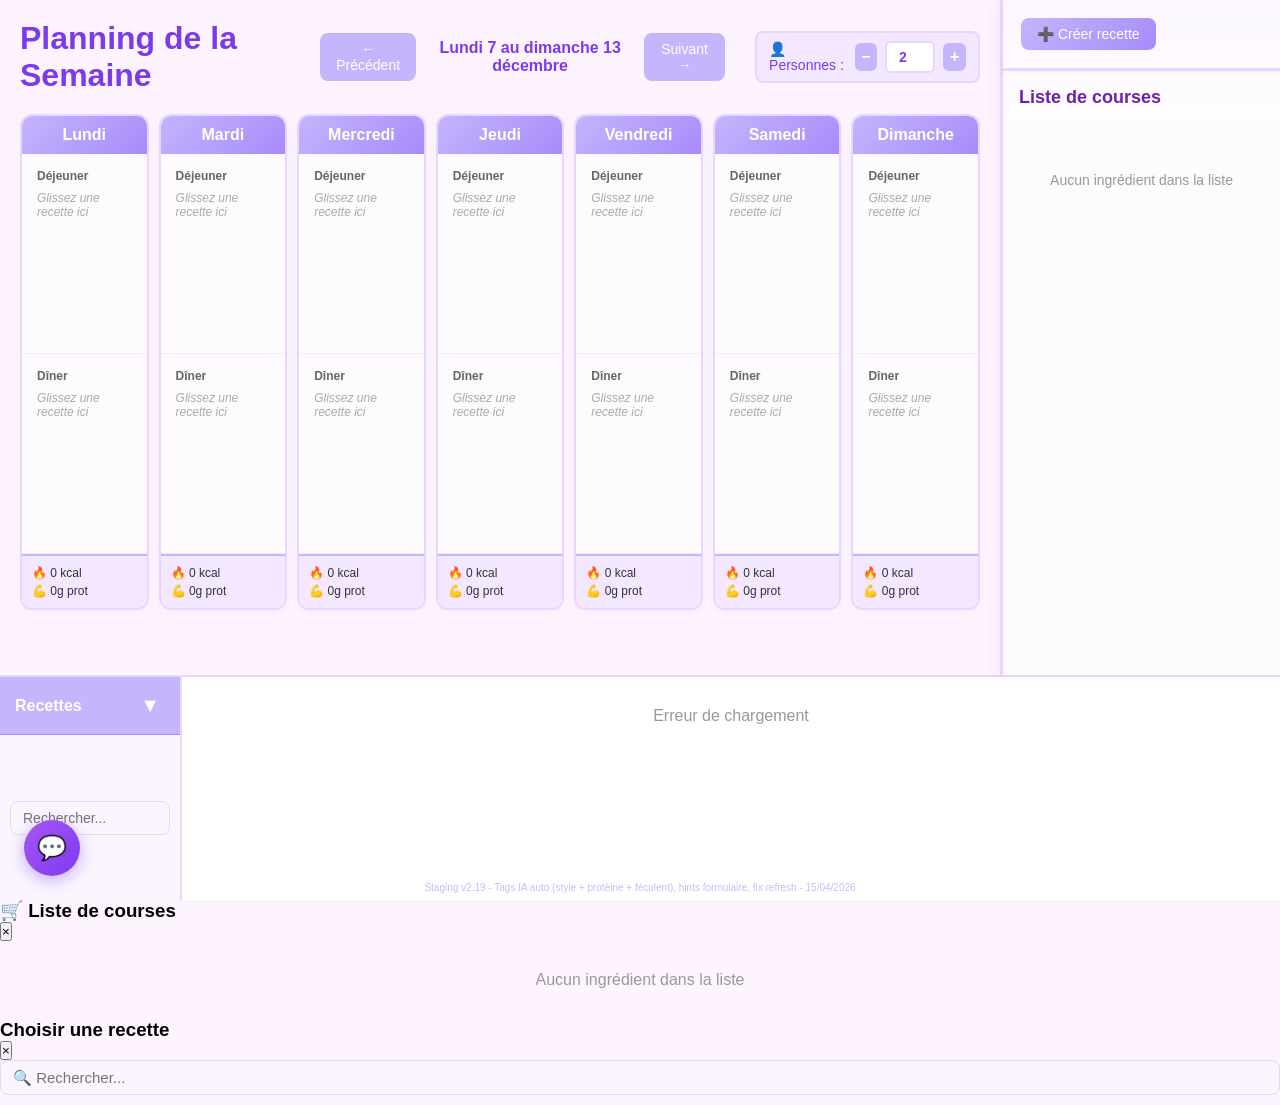
==== commit 08711985: "Feature: tags IA auto création/modif recette (style+protéine+féculent) + fix refresh planning" ====
--- a/index.html
+++ b/index.html
@@ -360,7 +360,7 @@
     </div>
 
     <!-- Version -->
-    <div class="version-info">Staging v2.18 - Fix refresh planning, tags création recette (Healthy/Prot/Favori...) - 15/04/2026</div>
+    <div class="version-info">Staging v2.19 - Tags IA auto (style + protéine + féculent), hints formulaire, fix refresh - 15/04/2026</div>
 
     <script src="config.js"></script>
     <script src="planning.js"></script>
